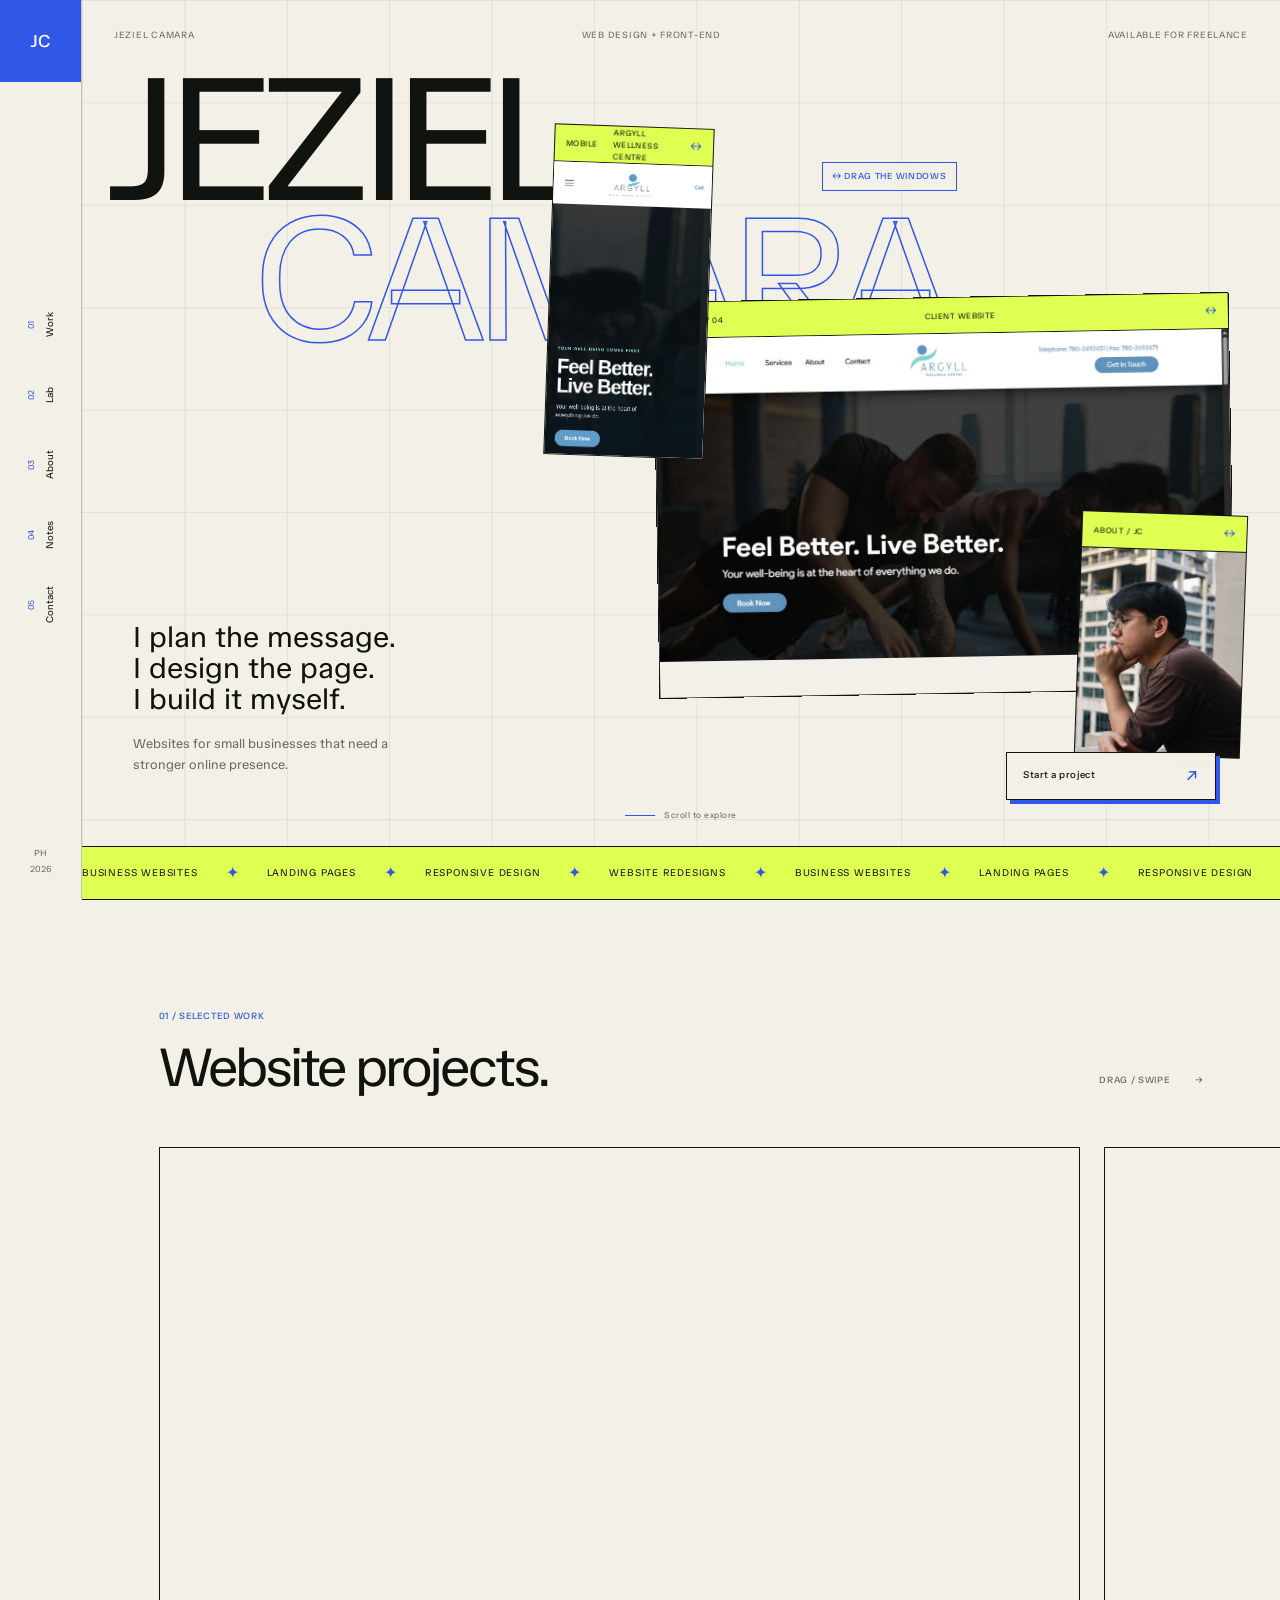
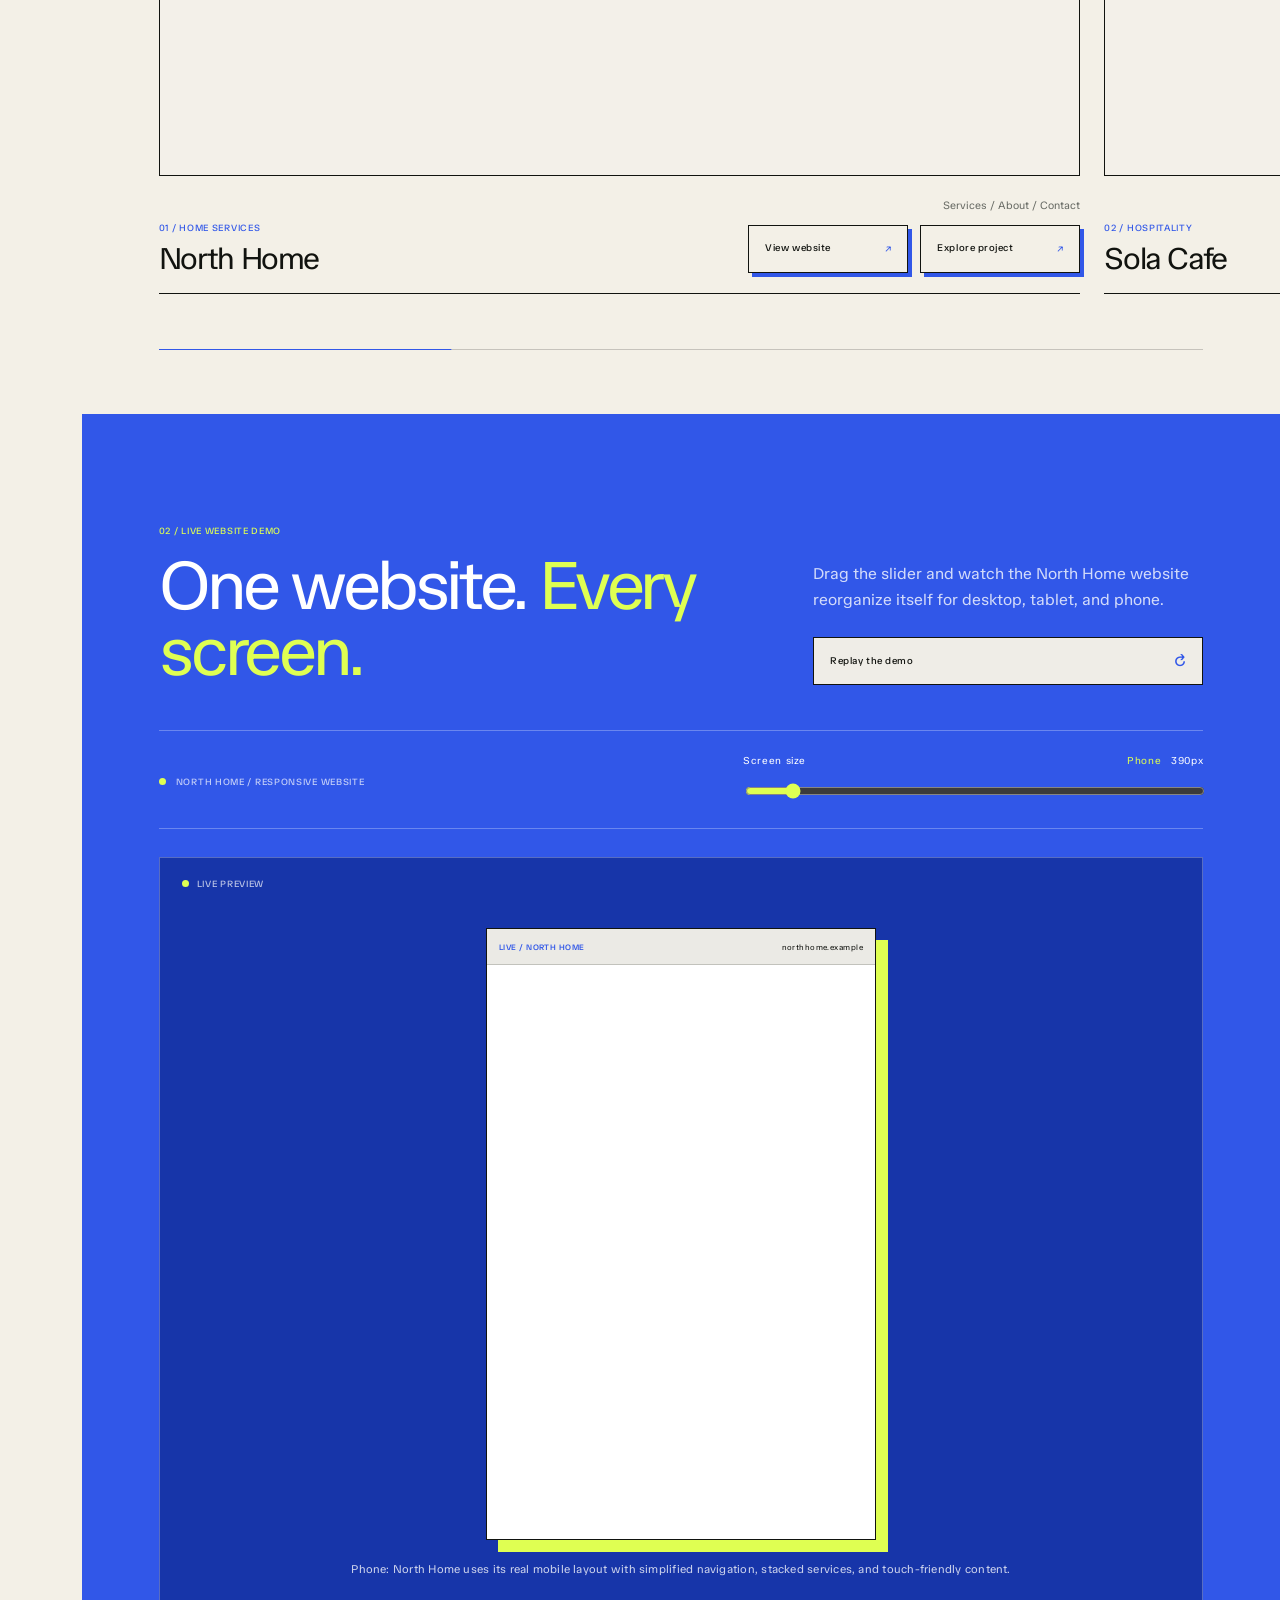
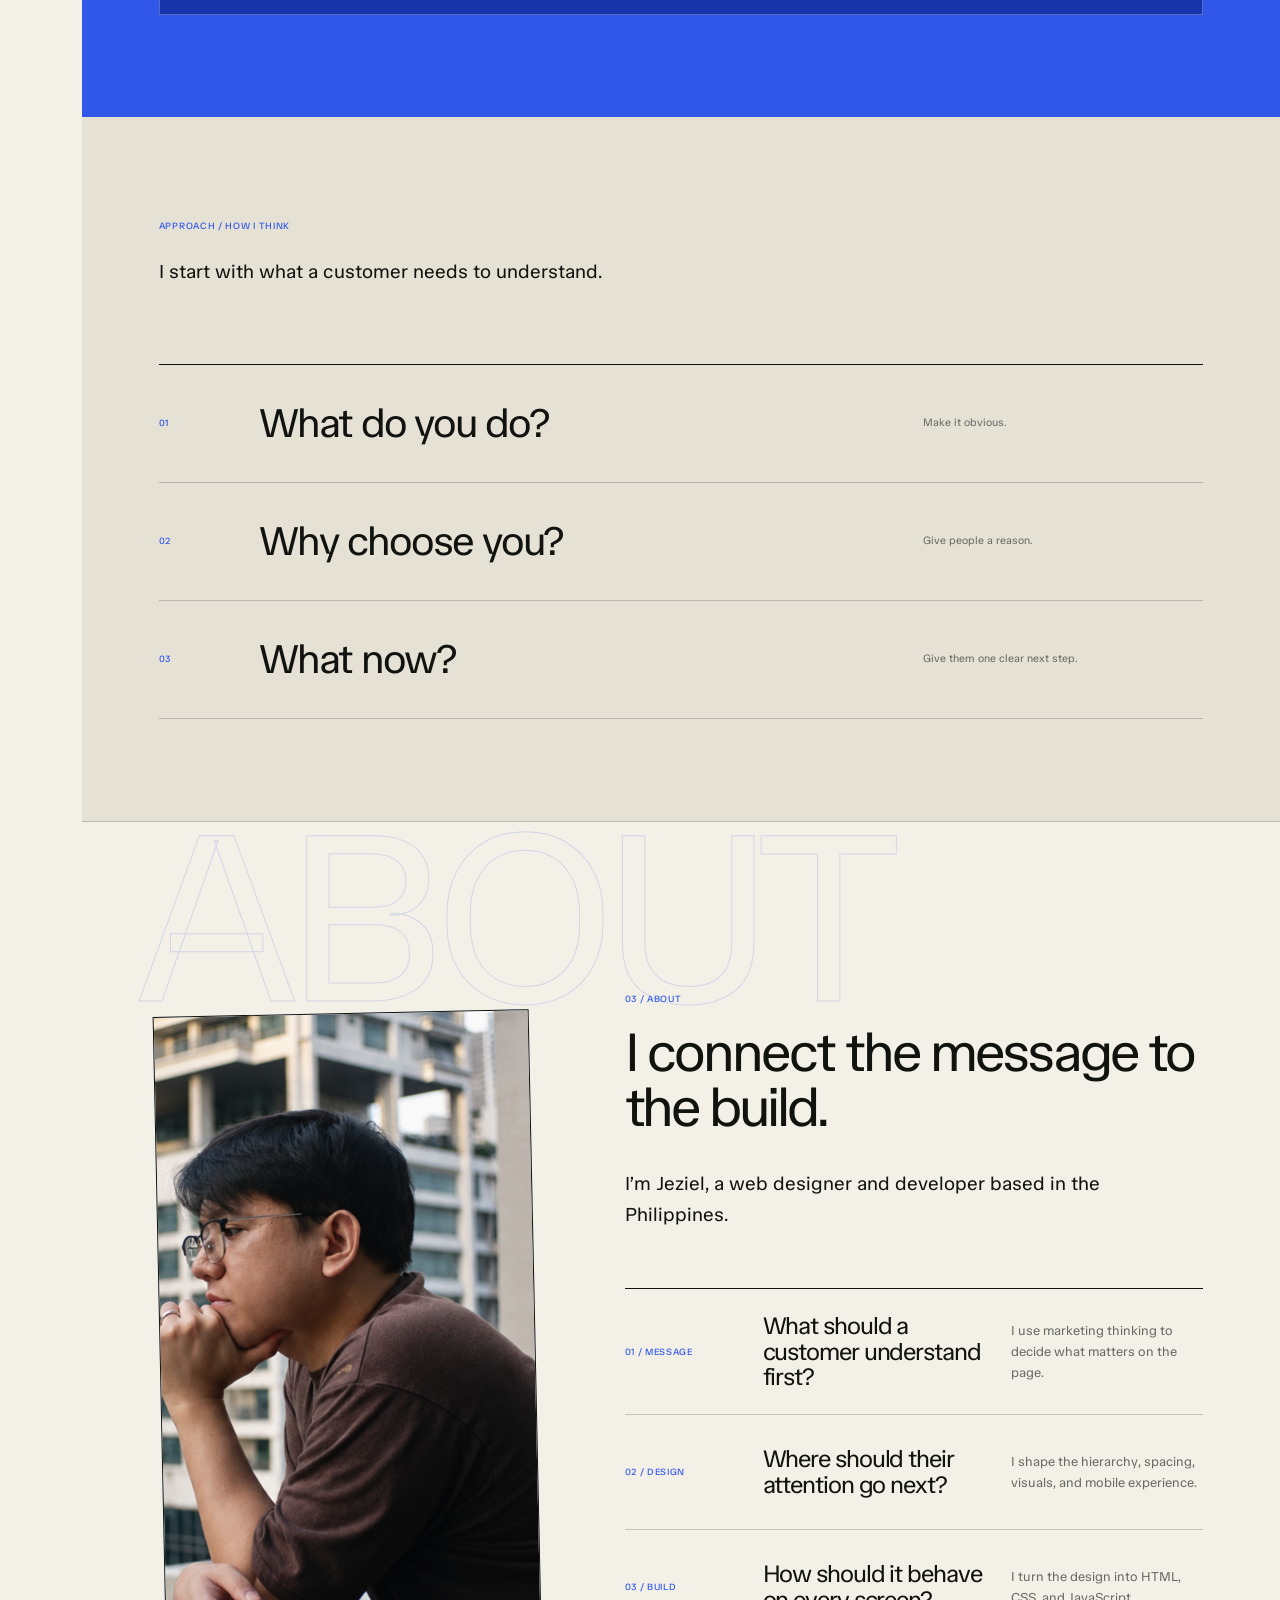
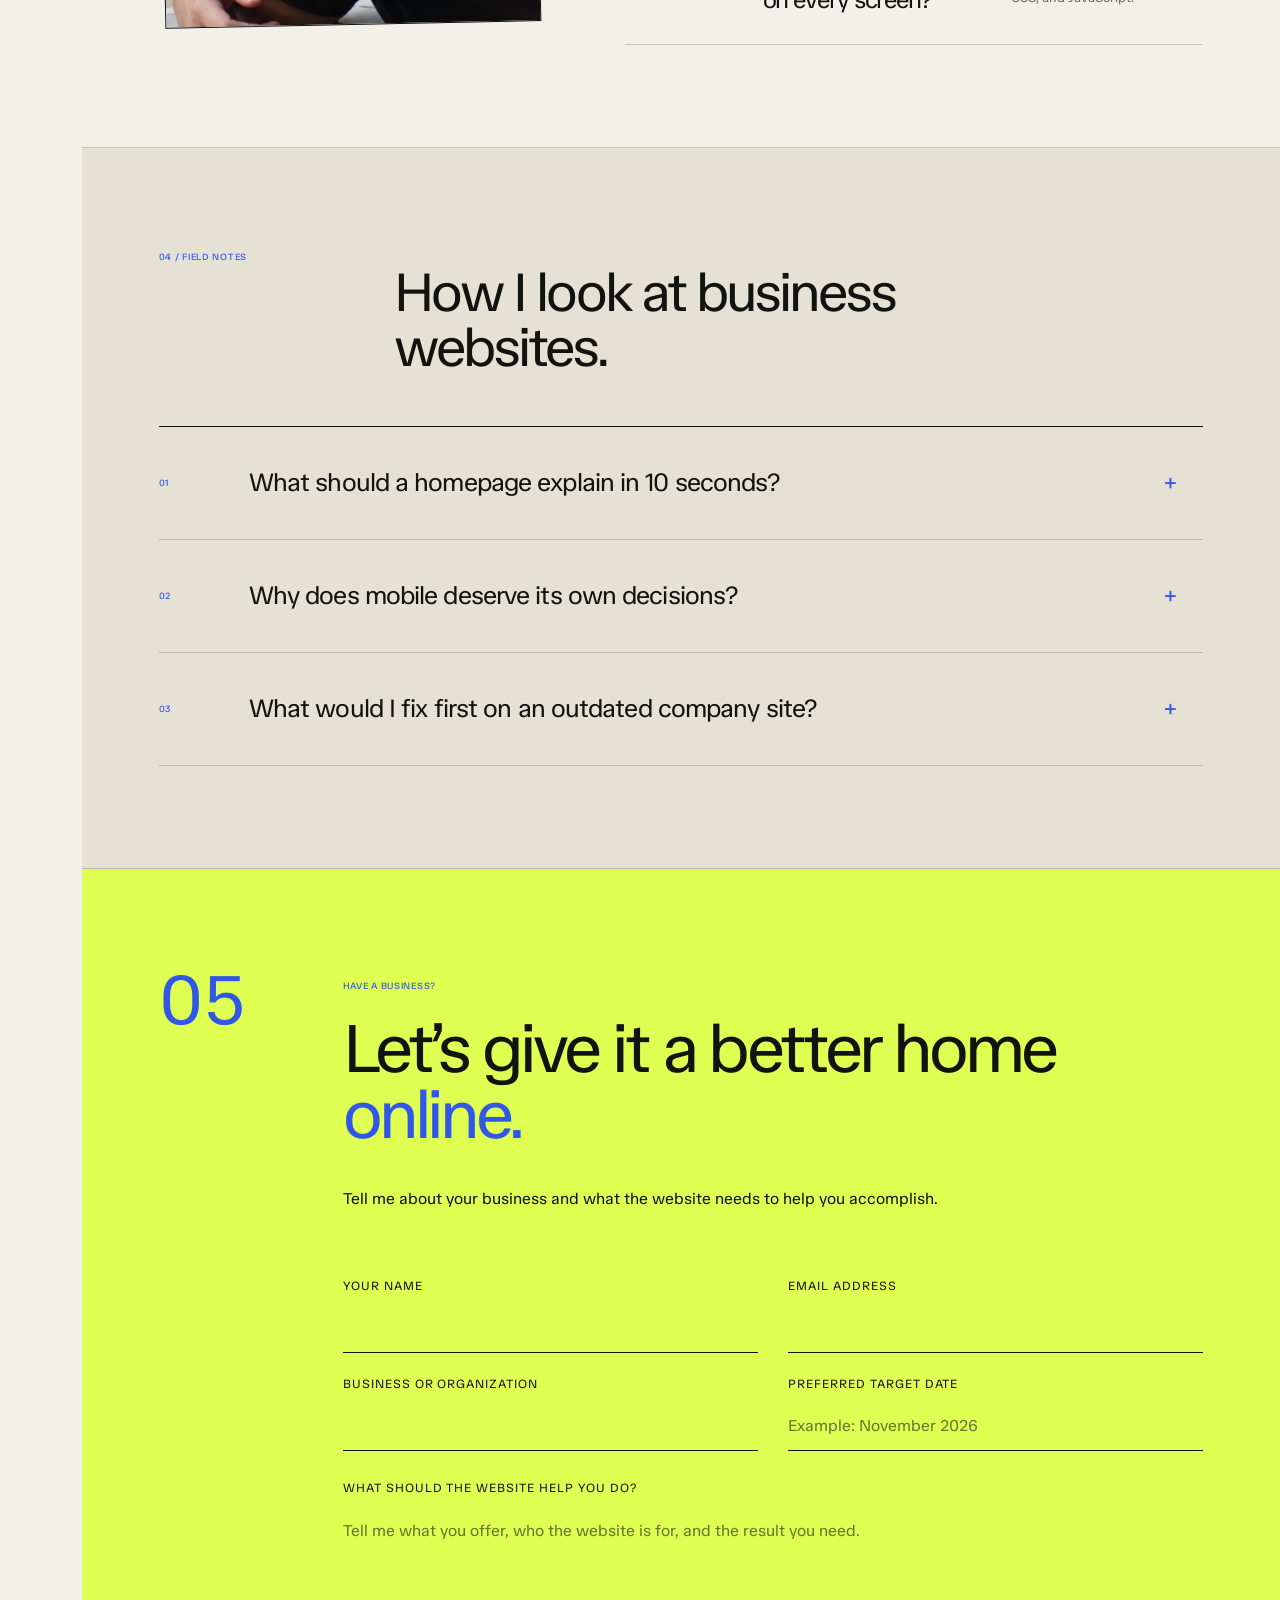
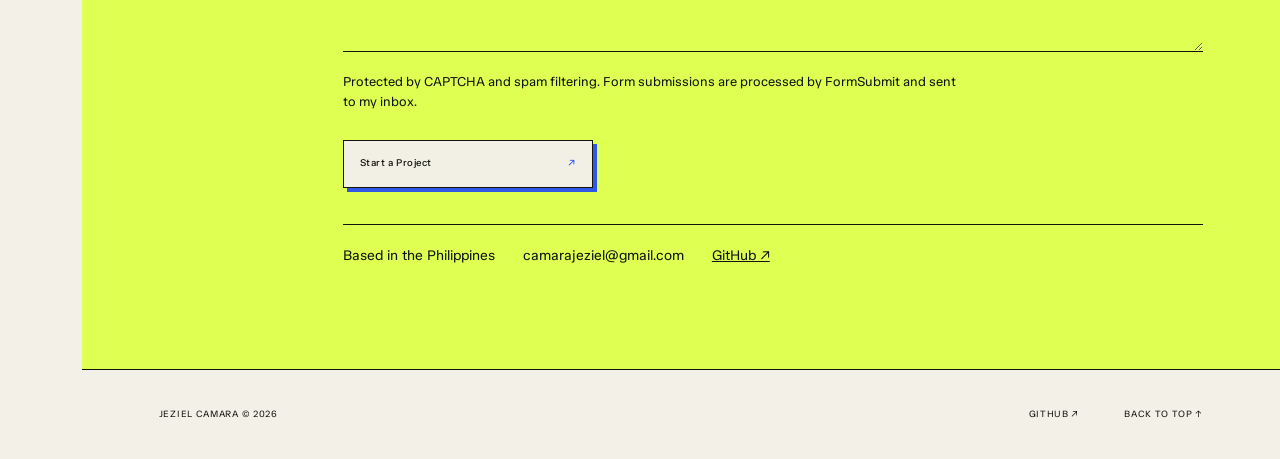
==== index.html @ 96fe6917 "Fix Argyll mobile hero preview" ====
<!DOCTYPE html>
<html lang="en">
<head>

  <meta charset="UTF-8">

  <meta
    name="viewport"
    content="width=device-width, initial-scale=1.0"
  >

  <title>Jeziel Camara | Web Designer &amp; Developer</title>

  <meta
    name="description"
    content="Jeziel Camara designs and builds clear, responsive websites for small and growing businesses."
  >

  <meta name="theme-color" content="#f3f0e7">
  <meta name="referrer" content="strict-origin-when-cross-origin">
  <meta
    http-equiv="Content-Security-Policy"
    content="base-uri 'self'; object-src 'none'; form-action https://formsubmit.co"
  >

  <link rel="canonical" href="https://jezielcamara.github.io/">
  <link rel="icon" href="favicon.svg" type="image/svg+xml">

  <meta property="og:type" content="website">
  <meta property="og:site_name" content="Jeziel Camara">
  <meta property="og:title" content="Jeziel Camara | Web Designer &amp; Developer">
  <meta property="og:description" content="Clear, responsive websites for small and growing businesses.">
  <meta property="og:url" content="https://jezielcamara.github.io/">

  <meta name="twitter:card" content="summary">
  <meta name="twitter:title" content="Jeziel Camara | Web Designer &amp; Developer">
  <meta name="twitter:description" content="Clear, responsive websites for small and growing businesses.">


  <!-- =====================================================
       FONT
  ====================================================== -->

  <link
    rel="preconnect"
    href="https://fonts.googleapis.com"
  >

  <link
    rel="preconnect"
    href="https://fonts.gstatic.com"
    crossorigin
  >

  <link
    href="https://fonts.googleapis.com/css2?family=TASA+Orbiter:wght@400;500;600&display=swap"
    rel="stylesheet"
  >


  <!-- =====================================================
       VISUAL SYSTEM
  ====================================================== -->

  <link
    rel="stylesheet"
    href="css/style.css"
  >

  <link
    rel="stylesheet"
    href="css/enhancements.css?v=20260814-1"
  >

  <link
    rel="stylesheet"
    href="css/north-home.css"
  >

  <link
    rel="stylesheet"
    href="css/north-lab.css"
  >

  <link
    rel="stylesheet"
    href="css/north-home-ph.css"
  >

  <link
    rel="stylesheet"
    href="css/sola.css?v=20260814-2"
  >

  <link
    rel="stylesheet"
    href="css/sola-case-study.css?v=20260814-2"
  >

  <link
    rel="stylesheet"
    href="css/project-surfaces.css"
  >

  <link
    rel="stylesheet"
    href="css/ui-system.css?v=20260814-3"
  >

  <link
    rel="stylesheet"
    href="css/portfolio-clarity.css?v=20260816-3"
  >

</head>


<body>


  <!-- =====================================================
       SCROLL PROGRESS
  ====================================================== -->

  <div
    class="scroll-progress"
    aria-hidden="true"
  ></div>


  <a
    class="skip-link"
    href="#main"
  >
    Skip to content
  </a>


  <!-- =====================================================
       SIDE RAIL
  ====================================================== -->

  <header class="side-rail">


    <a
      class="rail-logo"
      href="#home"
      aria-label="Jeziel Camara home"
    >
      JC
    </a>


    <nav
      class="rail-nav"
      aria-label="Main navigation"
    >

      <a href="#work">

        <span>
          01
        </span>

        Work

      </a>


      <a href="#lab">

        <span>
          02
        </span>

        Lab

      </a>


      <a href="#about">

        <span>
          03
        </span>

        About

      </a>


      <a href="#notes">

        <span>
          04
        </span>

        Notes

      </a>


      <a href="#contact">

        <span>
          05
        </span>

        Contact

      </a>

    </nav>


    <div class="rail-bottom">

      PH

      <span>
        2026
      </span>

    </div>


  </header>


  <main id="main">


    <!-- ===================================================
         HERO
    ==================================================== -->

    <section
      class="hero-stage"
      id="home"
    >


      <div
        class="hero-grid"
        aria-hidden="true"
      ></div>


      <div class="hero-meta">

        <span>
          JEZIEL CAMARA
        </span>

        <span>
          WEB DESIGN + FRONT-END
        </span>

        <span>
          AVAILABLE FOR FREELANCE
        </span>

      </div>


      <h1
        class="hero-name"
        aria-label="Jeziel Camara"
      >

        <span
          class="hero-word hero-word-one"
        >
          JEZIEL
        </span>


        <span
          class="hero-word hero-word-two"
        >
          CAMARA
        </span>

      </h1>


      <div class="hero-message">

        <p class="hero-manifesto">
          I plan the message.<br>
          I design the page.<br>
          I build it myself.
        </p>


        <p class="hero-description">
          Websites for small businesses
          that need a stronger online presence.
        </p>

      </div>


      <!-- ===============================================
           FEATURED PROJECT / DESKTOP
      ================================================ -->

      <div
        class="floating-window window-main"
        data-depth="1"
        data-featured-window="desktop"
      >


        <div class="window-bar">

          <span
            data-featured-index
          >
            PROJECT
          </span>

          <span
            data-featured-type
          >
            WEBSITE
          </span>

        </div>


        <div
          class="window-placeholder"
          data-featured-project-host="desktop"
        >

          <span>
            REFACTOR<br>
            DESKTOP PREVIEW
          </span>

          <small>
            PROJECT FRAME
          </small>

        </div>


      </div>


      <!-- ===============================================
           FEATURED PROJECT / MOBILE
      ================================================ -->

      <div
        class="floating-window window-small"
        data-depth="1.7"
        data-featured-window="mobile"
      >


        <div class="window-bar">

          <span>
            MOBILE
          </span>

          <span
            data-featured-mobile-name
          >
            PROJECT
          </span>

        </div>


        <div
          class="window-placeholder"
          data-featured-project-host="mobile"
        >

          <span>
            MOBILE PROJECT
          </span>

          <small>
            RESPONSIVE VIEW
          </small>

        </div>


      </div>


      <!-- ===============================================
           PORTRAIT
      ================================================ -->

      <div
        class="floating-window window-portrait"
        data-depth="2.2"
      >


        <div class="window-bar">

          <span>
            ABOUT / JC
          </span>

        </div>


        <img
          class="window-placeholder portrait-image"
          src="images/jeziel-portrait.png"
          alt="Jeziel Camara overlooking the city"
          width="772"
          height="772"
          decoding="async"
        >


      </div>


      <a
        class="hero-contact portfolio-button"
        href="#contact"
      >

        Start a project

        <span aria-hidden="true">
          ↗
        </span>

      </a>


      <div
        class="scroll-cue"
        aria-hidden="true"
      >

        <span></span>

        Scroll to explore

      </div>


      <div
        class="hero-ticker"
        aria-hidden="true"
      >


        <div class="ticker-track">

          <span>
            BUSINESS WEBSITES
          </span>

          <i>
            ✦
          </i>

          <span>
            LANDING PAGES
          </span>

          <i>
            ✦
          </i>

          <span>
            RESPONSIVE DESIGN
          </span>

          <i>
            ✦
          </i>

          <span>
            WEBSITE REDESIGNS
          </span>

          <i>
            ✦
          </i>

          <span>
            BUSINESS WEBSITES
          </span>

          <i>
            ✦
          </i>

          <span>
            LANDING PAGES
          </span>

          <i>
            ✦
          </i>

          <span>
            RESPONSIVE DESIGN
          </span>

          <i>
            ✦
          </i>

        </div>


      </div>


    </section>


    <!-- ===================================================
         SELECTED WORK
    ==================================================== -->

    <section
      class="work-section reveal"
      id="work"
    >


      <div class="work-heading">


        <div>

          <span class="section-marker">
            01 / SELECTED WORK
          </span>

          <h2>
            Website projects.
          </h2>

        </div>


        <div class="reel-instructions">

          <span>
            DRAG / SWIPE
          </span>

          <span aria-hidden="true">
            →
          </span>

        </div>


      </div>


      <div
        class="project-reel"
        data-project-reel
      >

        <div
          class="reel-track"
          id="project-reel-track"
          data-project-reel-track
        ></div>

      </div>


      <div
        class="reel-progress"
        aria-hidden="true"
      >

        <div
          class="reel-progress-fill"
          data-reel-progress
        ></div>

      </div>


    </section>


    <!-- ===================================================
         RESPONSIVE LAB
    ==================================================== -->

    <section
      class="lab-section lab-top reveal"
      id="lab"
    >


      <div class="lab-heading">


        <div>

          <span class="section-marker">
            02 / LIVE WEBSITE DEMO
          </span>


          <h2>
            One website.

            <em>
              Every screen.
            </em>
          </h2>

        </div>


        <div class="lab-heading-copy">


          <p
            data-lab-intro
          >
            Drag the slider and watch
            the featured website reorganize itself
            for desktop, tablet, and phone.
          </p>


          <button
            class="lab-replay portfolio-button"
            id="replay-lab"
            type="button"
          >

            Replay the demo

            <span aria-hidden="true">
              ↻
            </span>

          </button>


        </div>


      </div>


      <div class="lab-toolbar">


        <div
          class="lab-portfolio-label"
          data-lab-project-label
        >
          RESPONSIVE WEBSITE
        </div>


        <div class="lab-control">


          <div class="lab-control-top">


            <label for="viewport-range">
              Screen size
            </label>


            <output
              id="viewport-output"
              for="viewport-range"
            >

              <span id="viewport-mode">
                Desktop
              </span>

              <strong>
                1000px
              </strong>

            </output>


          </div>


          <input
            id="viewport-range"
            type="range"
            min="320"
            max="1100"
            value="1000"
            step="10"
          >


        </div>


      </div>


      <div class="lab-canvas">


        <div class="lab-canvas-label">

          <span
            class="live-dot"
            aria-hidden="true"
          ></span>

          LIVE PREVIEW

        </div>


        <div
          class="responsive-preview"
          id="responsive-preview"
          data-lab-preview
        >


          <div class="preview-browser-bar">

            <span
              class="preview-logo"
              data-lab-preview-logo
            >
              LIVE / PROJECT
            </span>

            <span id="demo-url">
              project.example
            </span>

          </div>


          <div
            class="demo-site"
            id="demo-site"
            data-lab-project-host
          ></div>


        </div>


        <p
          class="lab-explainer"
          id="lab-explainer"
          aria-live="polite"
        >
          Desktop preview.
        </p>


      </div>


    </section>


    <!-- ===================================================
         HOW I THINK
    ==================================================== -->

    <section
      class="thinking reveal"
      id="thinking"
    >


      <div class="section-marker">
        APPROACH / HOW I THINK
      </div>


      <div class="thinking-intro">

        <p>
          I start with what a customer
          needs to understand.
        </p>

      </div>


      <div class="thinking-lines">


        <article>

          <span>
            01
          </span>

          <h2>
            What do you do?
          </h2>

          <p>
            Make it obvious.
          </p>

        </article>


        <article>

          <span>
            02
          </span>

          <h2>
            Why choose you?
          </h2>

          <p>
            Give people a reason.
          </p>

        </article>


        <article>

          <span>
            03
          </span>

          <h2>
            What now?
          </h2>

          <p>
            Give them one clear next step.
          </p>

        </article>


      </div>


    </section>


    <!-- ===================================================
         ABOUT
    ==================================================== -->

    <section
      class="about-section reveal"
      id="about"
    >


      <div
        class="about-word"
        aria-hidden="true"
      >
        ABOUT
      </div>


      <div
        class="about-photo"
      >

        <img
          class="about-photo-image"
          src="images/jeziel-portrait.png"
          alt="Jeziel Camara overlooking the city"
          width="772"
          height="772"
          loading="lazy"
          decoding="async"
        >

      </div>


      <div class="about-copy">


        <span class="section-marker">
          03 / ABOUT
        </span>


        <h2>
          I connect the message
          to the build.
        </h2>


        <p class="about-lead">
          I’m Jeziel, a web designer
          and developer based in the Philippines.
        </p>


        <div class="story-flow">


          <article class="story-step">

            <span>
              01 / MESSAGE
            </span>

            <h3>
              What should a customer
              understand first?
            </h3>

            <p>
              I use marketing thinking
              to decide what matters
              on the page.
            </p>

          </article>


          <article class="story-step">

            <span>
              02 / DESIGN
            </span>

            <h3>
              Where should their
              attention go next?
            </h3>

            <p>
              I shape the hierarchy,
              spacing, visuals,
              and mobile experience.
            </p>

          </article>


          <article class="story-step">

            <span>
              03 / BUILD
            </span>

            <h3>
              How should it behave
              on every screen?
            </h3>

            <p>
              I turn the design into
              HTML, CSS, and JavaScript.
            </p>

          </article>


        </div>


      </div>


    </section>


    <!-- ===================================================
         NOTES
    ==================================================== -->

    <section
      class="notes-section reveal"
      id="notes"
    >


      <div class="notes-heading">

        <span class="section-marker">
          04 / FIELD NOTES
        </span>

        <h2>
          How I look at
          business websites.
        </h2>

      </div>


      <div class="notes-list">


        <details class="note-item">

          <summary>

            <span>
              01
            </span>

            <strong>
              What should a homepage
              explain in 10 seconds?
            </strong>

            <i aria-hidden="true">
              +
            </i>

          </summary>


          <div class="note-body">

            <p>
              What the business does,
              who it helps, and the next
              action a visitor should take.
              Everything else supports
              those three things.
            </p>

          </div>

        </details>


        <details class="note-item">

          <summary>

            <span>
              02
            </span>

            <strong>
              Why does mobile deserve
              its own decisions?
            </strong>

            <i aria-hidden="true">
              +
            </i>

          </summary>


          <div class="note-body">

            <p>
              A phone layout should not
              be a squeezed desktop page.
              Navigation, image order,
              spacing, and contact actions
              need to become simpler.
            </p>

          </div>

        </details>


        <details class="note-item">

          <summary>

            <span>
              03
            </span>

            <strong>
              What would I fix first
              on an outdated company site?
            </strong>

            <i aria-hidden="true">
              +
            </i>

          </summary>


          <div class="note-body">

            <p>
              I would simplify the first screen,
              clarify the services, remove
              dead ends, and make the contact
              path visible without hunting for it.
            </p>

          </div>

        </details>


      </div>


    </section>


    <!-- ===================================================
         CONTACT
    ==================================================== -->

    <section
      class="contact-section reveal"
      id="contact"
    >


      <div class="contact-index">
        05
      </div>


      <div class="contact-main">


        <span class="section-marker">
          HAVE A BUSINESS?
        </span>


        <h2>
          Let’s give it a better home

          <em>
            online.
          </em>
        </h2>


        <p>
          Tell me about your business and what the website
          needs to help you accomplish.
        </p>


        <form
          class="contact-form"
          id="contact-form"
          action="https://formsubmit.co/camarajeziel@gmail.com"
          method="post"
          enctype="multipart/form-data"
          accept-charset="UTF-8"
        >

          <input type="hidden" name="_subject" value="New portfolio website inquiry">
          <input type="hidden" name="_template" value="table">
          <input type="hidden" name="_next" value="https://jezielcamara.github.io/#contact">
          <input type="hidden" name="_url" value="https://jezielcamara.github.io/#contact">
          <input type="hidden" name="_blacklist" value="seo services, guest post, backlinks, crypto investment, casino promotion, increase traffic, rank your website, paid link placement, guaranteed ranking, bulk email">
          <input class="contact-honeypot" type="text" name="_honey" tabindex="-1" autocomplete="off" aria-hidden="true">

          <div class="contact-form-grid">

            <label>
              Your name
              <input type="text" name="name" autocomplete="name" minlength="2" maxlength="80" required>
            </label>

            <label>
              Email address
              <input type="email" name="email" autocomplete="email" maxlength="254" required>
            </label>

            <label>
              Business or organization
              <input type="text" name="business" autocomplete="organization" maxlength="120">
            </label>

            <label>
              Preferred target date
              <input type="text" name="targetDate" maxlength="80" placeholder="Example: November 2026">
            </label>

          </div>

          <label>
            What should the website help you do?
            <textarea name="project" rows="5" minlength="40" maxlength="3000" required spellcheck="true" placeholder="Tell me what you offer, who the website is for, and the result you need."></textarea>
          </label>

          <p class="contact-form-note">
            Protected by CAPTCHA and spam filtering. Form submissions are processed by FormSubmit and sent to my inbox.
          </p>

          <button class="portfolio-button contact-submit" type="submit">
            Start a Project
            <span aria-hidden="true">↗</span>
          </button>

        </form>


        <div class="contact-details" aria-label="Contact details">
          <span>Based in the Philippines</span>
          <span>camarajeziel@gmail.com</span>
          <a href="https://github.com/jezielcamara" target="_blank" rel="noopener noreferrer">GitHub ↗</a>
        </div>


      </div>


    </section>


  </main>


  <!-- =====================================================
       GENERIC CASE DIALOG
  ====================================================== -->

  <dialog
    class="case-dialog"
    id="case-dialog"
    aria-labelledby="case-title"
  >


    <div class="case-shell">


      <header class="case-topbar">


        <div>

          <span id="case-index">
            CASE STUDY
          </span>

          <span id="case-category">
            PROJECT
          </span>

        </div>


        <button
          class="case-close portfolio-button"
          id="case-close"
          type="button"
        >

          Close

          <span aria-hidden="true">
            ×
          </span>

        </button>


      </header>


      <div
        data-case-content
      >


        <section class="case-hero">


          <div
            class="case-hero-media"
            id="case-hero-media"
            data-case-preview-host
          ></div>


          <div class="case-hero-copy">


            <p
              class="case-kicker"
              id="case-type"
            >
              PROJECT
            </p>


            <h2 id="case-title">
              Project
            </h2>


            <p
              class="case-summary"
              id="case-summary"
            ></p>


            <dl class="case-facts">


              <div>

                <dt>
                  Goal
                </dt>

                <dd id="case-goal"></dd>

              </div>


              <div>

                <dt>
                  Pages
                </dt>

                <dd id="case-pages"></dd>

              </div>


              <div>

                <dt>
                  Built with
                </dt>

                <dd id="case-built-with">
                  HTML / CSS / JavaScript
                </dd>

              </div>


            </dl>


          </div>


        </section>


        <div
          data-project-case-body
        ></div>


      </div>


      <footer class="case-footer">


        <button
          class="case-next portfolio-button"
          id="case-next"
          type="button"
        >

          Next project

          <span aria-hidden="true">
            →
          </span>

        </button>


      </footer>


    </div>


  </dialog>


  <footer class="site-footer">

    <span>
      JEZIEL CAMARA &copy; 2026
    </span>

    <a
      href="https://github.com/jezielcamara"
      target="_blank"
      rel="noopener noreferrer"
    >
      GITHUB ↗
    </a>

    <a href="#home">
      BACK TO TOP ↑
    </a>

  </footer>


  <!-- MODULAR APPLICATION ENTRY POINT -->

  <script
    type="module"
    src="js/app.js?v=20260816-5"
  ></script>


</body>
</html>
---- css/style.css ----
:root {
  --cream: #f3f0e7;
  --cream-dark: #e5e1d5;

  --ink: #11130f;
  --muted: #686b65;

  --blue: #3157e8;
  --lime: #dfff52;
  --coral: #ff7568;

  --line: rgba(17, 19, 15, 0.2);

  --rail: 82px;

  --mouse-x: 0;
  --mouse-y: 0;
}


/* RESET */

* {
  box-sizing: border-box;
}


html {
  scroll-behavior: smooth;
}


body {
  margin: 0;

  color: var(--ink);
  background: var(--cream);

  font-family:
    "TASA Orbiter",
    Arial,
    sans-serif;

  font-weight: 400;
  line-height: 1.5;

  -webkit-font-smoothing: antialiased;
}


::selection {
  color: white;
  background: var(--blue);
}


a {
  color: inherit;
}


button,
input {
  font: inherit;
}


h1,
h2,
h3,
p {
  margin-top: 0;
}


h1,
h2,
h3 {
  font-weight: 400;
  letter-spacing: -0.045em;
}


main {
  margin-left: var(--rail);
}


.skip-link {
  position: fixed;

  top: 10px;
  left: 95px;

  z-index: 100;

  padding: 8px 12px;

  color: white;
  background: var(--blue);

  transform: translateY(-160%);

  text-decoration: none;
}


.skip-link:focus {
  transform: translateY(0);
}


/* SCROLL PROGRESS */

.scroll-progress {
  position: fixed;

  top: 0;
  left: 0;

  z-index: 200;

  width: var(--scroll-progress, 0%);
  height: 3px;

  background: var(--lime);

  pointer-events: none;
}


/* SIDE NAVIGATION */

.side-rail {
  position: fixed;

  inset:
    0
    auto
    0
    0;

  z-index: 50;

  width: var(--rail);

  display: flex;

  flex-direction: column;

  align-items: center;

  color: var(--ink);
  background: var(--cream);

  border-right: 1px solid var(--line);
}


.rail-logo {
  width: 100%;
  height: 82px;

  display: flex;

  align-items: center;
  justify-content: center;

  color: white;
  background: var(--blue);

  font-size: 1.1rem;
  font-weight: 500;

  text-decoration: none;
}


.rail-nav {
  margin: auto 0;

  display: flex;

  flex-direction: column;

  gap: 34px;
}


.rail-nav a {
  min-width: 44px;
  min-height: 44px;

  display: flex;

  flex-direction: column;

  align-items: center;
  justify-content: center;

  gap: 5px;

  color: var(--ink);

  font-size: 0.62rem;

  text-decoration: none;

  writing-mode: vertical-rl;

  transform: rotate(180deg);
}


.rail-nav a span {
  color: var(--blue);

  font-size: 0.54rem;
}


.rail-bottom {
  margin-bottom: 24px;

  display: flex;

  flex-direction: column;

  align-items: center;

  gap: 2px;

  color: var(--muted);

  font-size: 0.56rem;
}


/* HERO */

.hero-stage {
  position: relative;

  min-height: 100vh;

  overflow: hidden;

  background: var(--cream);
}


.hero-grid {
  position: absolute;

  inset: 0;

  background-image:
    linear-gradient(
      to right,
      rgba(17, 19, 15, 0.07) 1px,
      transparent 1px
    ),
    linear-gradient(
      to bottom,
      rgba(17, 19, 15, 0.07) 1px,
      transparent 1px
    );

  background-size:
    8vw
    8vw;

  pointer-events: none;
}


.hero-meta {
  position: absolute;

  top: 28px;
  left: 32px;
  right: 32px;

  z-index: 5;

  display: flex;

  justify-content: space-between;

  color: var(--muted);

  font-size: 0.58rem;

  letter-spacing: 0.08em;
}


.hero-name {
  position: absolute;

  margin: 0;

  inset:
    70px
    20px
    auto
    20px;

  z-index: 1;

  pointer-events: none;
}


.hero-word {
  display: block;

  width: fit-content;

  font-size:
    clamp(
      8rem,
      20vw,
      21rem
    );

  line-height: 0.7;

  letter-spacing: -0.075em;

  white-space: nowrap;

  transition:
    transform
    100ms
    linear;
}


.hero-word-one {
  color: var(--ink);

  transform:
    translateX(
      calc(
        var(--hero-scroll, 0px)
        * -0.12
      )
    );
}


.hero-word-two {
  margin-left: 18%;

  color: transparent;

  -webkit-text-stroke:
    1.5px
    var(--blue);

  transform:
    translateX(
      calc(
        var(--hero-scroll, 0px)
        * 0.09
      )
    );
}


.hero-message {
  position: absolute;

  left: 4vw;
  bottom: 125px;

  z-index: 10;

  width: 290px;
}


.hero-manifesto {
  margin-bottom: 18px;

  font-size:
    clamp(
      1.45rem,
      2.3vw,
      2.2rem
    );

  line-height: 1.05;
}


.hero-description {
  max-width: 260px;

  margin-bottom: 0;

  color: var(--muted);

  font-size: 0.82rem;
}


/* FLOATING WINDOWS */

.floating-window {
  position: absolute;

  z-index: 8;

  border: 1px solid var(--ink);

  background: var(--cream);

  will-change: transform;

  opacity: 0;

  transform:
    translate3d(
      var(--parallax-x, 0),
      calc(
        var(--parallax-y, 0)
        + 70px
      ),
      0
    )
    rotate(
      var(--rotate)
    );

  transition:
    opacity 700ms ease,
    transform 900ms cubic-bezier(.16,.8,.24,1);
}


body.ready .floating-window {
  opacity: 1;

  transform:
    translate3d(
      var(--parallax-x, 0),
      var(--parallax-y, 0),
      0
    )
    rotate(
      var(--rotate)
    );
}


.window-main {
  --rotate: -2deg;

  top: 28%;
  right: 8%;

  width: min(54vw, 760px);

  transition-delay: 180ms;
}


.window-small {
  --rotate: 4deg;

  top: 17%;
  left: 35%;

  width: min(25vw, 320px);

  transition-delay: 340ms;
}


.window-portrait {
  --rotate: 3deg;

  right: 4%;
  bottom: 12%;

  width: min(17vw, 230px);

  transition-delay: 480ms;
}


.window-bar {
  min-height: 32px;

  display: flex;

  align-items: center;
  justify-content: space-between;

  gap: 15px;

  padding: 0 11px;

  color: var(--ink);
  background: var(--lime);

  border-bottom: 1px solid var(--ink);

  font-size: 0.5rem;

  letter-spacing: 0.07em;
}


.window-placeholder {
  position: relative;

  aspect-ratio: 16 / 10;

  overflow: hidden;

  display: flex;

  flex-direction: column;

  align-items: center;
  justify-content: center;

  gap: 6px;

  color: var(--muted);
  background: #d7d8d2;
}


.window-placeholder::before,
.window-placeholder::after,
.placeholder-cross::before,
.placeholder-cross::after {
  content: "";

  position: absolute;

  top: 50%;
  left: 50%;

  width: 145%;
  height: 1px;

  background: rgba(17,19,15,0.2);
}


.window-placeholder::before,
.placeholder-cross::before {
  transform:
    translate(-50%, -50%)
    rotate(33deg);
}


.window-placeholder::after,
.placeholder-cross::after {
  transform:
    translate(-50%, -50%)
    rotate(-33deg);
}


.window-placeholder span,
.window-placeholder small {
  position: relative;

  z-index: 2;

  padding: 3px 6px;

  background: #d7d8d2;

  text-align: center;
}


.window-placeholder span {
  font-size: 0.72rem;
}


.window-placeholder small {
  font-size: 0.5rem;
}


.portrait-image {
  aspect-ratio: 4 / 5;

  background: #cbd0de;
}


.portrait-image span,
.portrait-image small {
  background: #cbd0de;
}


/* NORTH HOME HERO THUMBNAIL / CLEAN WINDOW */

.window-main
.window-placeholder.has-north-preview {
  display: block !important;

  padding: 0 !important;
  min-height: 0 !important;

  background: #fbfaf7 !important;
}


.window-main
.window-placeholder.has-north-preview::before,
.window-main
.window-placeholder.has-north-preview::after {
  display: none !important;
}


.window-main
.window-placeholder.has-north-preview
> .nh-thumb {
  width: 100% !important;
  height: 100% !important;

  min-height: 0 !important;

  margin: 0 !important;

  overflow: hidden;

  border-radius: 0 !important;
  box-shadow: none !important;
}


.window-main
.nh-thumb-nav {
  flex:
    0
    0
    36px;

  min-height: 36px !important;

  padding:
    0
    12px;
}


.window-main
.nh-thumb-hero {
  flex:
    1
    1
    auto;

  width: 100%;

  min-height: 0 !important;
  height: auto !important;

  margin: 0 !important;

  border-radius: 0 !important;
}


.window-main
.nh-thumb-copy {
  left: 18px;
  bottom: 18px;
}


.window-main
.nh-thumb-stat {
  top: 12px;
  right: 12px;
}


/* HERO CONTACT */

.hero-contact {
  position: absolute;

  right: 5vw;
  bottom: 100px;

  z-index: 15;

  min-width: 180px;

  display: flex;

  align-items: center;
  justify-content: space-between;

  padding: 14px 0;

  border-top: 1px solid var(--ink);
  border-bottom: 1px solid var(--ink);

  font-size: 0.68rem;

  text-decoration: none;
}


.hero-contact span {
  color: var(--blue);

  font-size: 1rem;
}


.hero-contact:hover {
  color: var(--blue);
}


.scroll-cue {
  position: absolute;

  left: 50%;
  bottom: 78px;

  z-index: 10;

  display: flex;

  align-items: center;

  gap: 9px;

  color: var(--muted);

  font-size: 0.54rem;

  transform: translateX(-50%);

  letter-spacing: 0.06em;
}


.scroll-cue span {
  width: 30px;
  height: 1px;

  background: var(--blue);

  animation:
    cue
    1.7s
    ease-in-out
    infinite;
}


@keyframes cue {

  50% {
    width: 50px;
  }

}


/* TICKER */

.hero-ticker {
  position: absolute;

  right: 0;
  bottom: 0;
  left: 0;

  z-index: 20;

  overflow: hidden;

  color: var(--ink);
  background: var(--lime);

  border-top: 1px solid var(--ink);
  border-bottom: 1px solid var(--ink);
}


.ticker-track {
  width: max-content;

  min-height: 52px;

  display: flex;

  align-items: center;

  gap: 28px;

  animation:
    ticker
    24s
    linear
    infinite;
}


.ticker-track span {
  font-size: 0.62rem;

  letter-spacing: 0.08em;
}


.ticker-track i {
  color: var(--blue);

  font-style: normal;
}


@keyframes ticker {

  to {
    transform: translateX(-40%);
  }

}


/* REVEALS */

.reveal {
  opacity: 0;

  transform: translateY(55px);

  transition:
    opacity
    800ms
    ease,
    transform
    900ms
    cubic-bezier(.16,.8,.24,1);
}


.reveal.in-view {
  opacity: 1;

  transform: translateY(0);
}


.section-marker {
  color: var(--blue);

  font-size: 0.59rem;

  letter-spacing: 0.08em;
}


/* THINKING */

.thinking {
  padding:
    110px
    6vw;

  background: var(--cream-dark);

  border-bottom: 1px solid var(--line);
}


.thinking-intro {
  margin:
    28px
    0
    75px;

  max-width: 560px;
}


.thinking-intro p {
  margin: 0;

  font-size: 1.2rem;
}


.thinking-lines {
  border-top: 1px solid var(--ink);
}


.thinking-lines article {
  min-height: 140px;

  display: grid;

  grid-template-columns:
    70px
    minmax(300px, 1fr)
    280px;

  gap: 30px;

  align-items: center;

  border-bottom: 1px solid var(--line);
}


.thinking-lines article > span {
  color: var(--blue);

  font-size: 0.65rem;
}


.thinking-lines h2 {
  margin: 0;

  font-size:
    clamp(
      2.5rem,
      5.5vw,
      5.5rem
    );

  line-height: 0.9;
}


.thinking-lines p {
  margin: 0;

  color: var(--muted);

  font-size: 0.8rem;
}


/* PROJECT REEL */

.work-section {
  padding:
    110px
    0
    80px;

  overflow: hidden;

  background: var(--cream);
}


.work-heading {
  margin:
    0
    6vw
    50px;

  display: flex;

  align-items: end;
  justify-content: space-between;

  gap: 40px;
}


.work-heading h2 {
  margin:
    15px
    0
    0;

  font-size:
    clamp(
      3.7rem,
      7vw,
      7rem
    );

  line-height: 0.9;
}


.reel-instructions {
  display: flex;

  gap: 25px;

  padding-bottom: 10px;

  color: var(--muted);

  font-size: 0.58rem;

  letter-spacing: 0.07em;
}


.project-reel {
  overflow-x: auto;

  cursor: grab;

  scrollbar-width: none;

  scroll-snap-type:
    x
    mandatory;
}


.project-reel::-webkit-scrollbar {
  display: none;
}


.project-reel.dragging {
  cursor: grabbing;

  scroll-snap-type: none;

  user-select: none;
}


.reel-track {
  width: max-content;

  display: flex;

  gap: 24px;

  padding:
    0
    6vw
    30px;
}


/* ALL SELECTED WORK PROJECTS USE THE SAME FRAME SIZE */

.project-slide,
.project-slide-alt,
.project-slide-third {
  width:
    min(
      72vw,
      980px
    );

  flex:
    0
    0
    auto;

  scroll-snap-align:
    start;
}


.project-image {
  position: relative;

  min-height: 58vh;

  overflow: hidden;

  display: flex;

  align-items: center;
  justify-content: center;

  color: var(--muted);
  background: #d5d6d0;

  border: 1px solid var(--line);

  font-size: 0.62rem;

  letter-spacing: 0.08em;

  transition:
    background
    250ms
    ease;
}


.project-slide:nth-child(2)
.project-image {
  background: #d6dcee;
}


.project-slide:nth-child(3)
.project-image {
  background: #e3d8c9;
}


.project-slide:hover
.project-image {
  background: var(--lime);
}


.placeholder-cross {
  position: absolute;

  inset: 0;

  overflow: hidden;
}


.project-caption {
  min-height: 120px;

  display: flex;

  align-items: end;
  justify-content: space-between;

  gap: 40px;

  padding: 22px 0;

  border-bottom: 1px solid var(--ink);
}


.project-caption span {
  color: var(--blue);

  font-size: 0.55rem;

  letter-spacing: 0.06em;
}


.project-caption h3 {
  margin:
    6px
    0
    0;

  font-size: 2rem;
}


.project-caption > p {
  margin: 0;

  color: var(--muted);

  font-size: 0.64rem;
}


.reel-progress {
  width: calc(100% - 12vw);
  height: 1px;

  margin:
    25px
    auto
    0;

  overflow: hidden;

  background: var(--line);
}


.reel-progress-fill {
  width: 30%;
  height: 100%;

  background: var(--blue);

  transform-origin: left;
}


/* RESPONSIVE LAB */

.lab-section {
  padding:
    120px
    6vw;

  background: var(--blue);

  color: white;
}


.lab-heading {
  display: grid;

  grid-template-columns:
    1fr
    minmax(300px, 420px);

  gap: 70px;

  align-items: end;
}


.lab-section
.section-marker {
  color: var(--lime);
}


.lab-heading h2 {
  margin:
    12px
    0
    0;

  font-size:
    clamp(
      4rem,
      8vw,
      8rem
    );

  line-height: 0.85;
}


.lab-description {
  max-width: 560px;

  margin:
    35px
    0
    55px;

  color: rgba(255,255,255,0.75);
}


.lab-control-top {
  display: flex;

  justify-content: space-between;

  margin-bottom: 12px;

  font-size: 0.64rem;

  letter-spacing: 0.06em;
}


.lab-control input {
  width: 100%;

  accent-color: var(--lime);
}


.lab-canvas {
  min-height: 700px;

  display: flex;

  align-items: center;
  justify-content: center;

  padding: 50px 25px;

  overflow: hidden;

  background: #1735a9;

  border: 1px solid rgba(255,255,255,0.25);
}


.responsive-preview {
  width:
    min(
      100%,
      var(--preview-width, 1000px)
    );

  overflow: hidden;

  color: var(--ink);
  background: white;

  border: 1px solid var(--ink);

  container-type: inline-size;

  transition:
    width
    150ms
    ease;
}


.preview-browser-bar {
  min-height: 38px;

  display: flex;

  align-items: center;
  justify-content: space-between;

  padding: 0 12px;

  background: #ebeae5;

  border-bottom: 1px solid #c2c2bc;

  font-size: 0.5rem;
}


.preview-logo {
  color: var(--blue);

  font-weight: 600;
}


.demo-site {
  background: #faf8f2;
}


.demo-header {
  min-height: 72px;

  display: flex;

  align-items: center;
  justify-content: space-between;

  padding:
    0
    4cqw;

  border-bottom: 1px solid #ddd9d0;
}


.demo-header strong {
  font-size: 2.1cqw;

  letter-spacing: 0.08em;
}


.demo-header nav {
  display: flex;

  gap: 2.5cqw;

  color: #666;

  font-size: 1.05cqw;
}


.demo-hero {
  min-height: 420px;

  display: grid;

  grid-template-columns:
    1fr
    0.92fr;

  gap: 4cqw;

  padding: 5cqw 4cqw;
}


.demo-copy {
  display: flex;

  flex-direction: column;

  justify-content: center;
}


.demo-copy small {
  margin-bottom: 2cqw;

  color: #777;

  font-size: 0.8cqw;

  letter-spacing: 0.1em;
}


.demo-copy h3 {
  margin:
    0
    0
    2cqw;

  font-size: 5.8cqw;

  line-height: 0.88;
}


.demo-copy p {
  max-width: 440px;

  margin:
    0
    0
    2.5cqw;

  color: #676767;

  font-size: 1.4cqw;
}


.demo-copy a {
  width: fit-content;

  color: var(--blue);

  font-size: 1.2cqw;

  text-decoration: none;

  border-bottom: 1px solid var(--blue);
}


.demo-photo {
  min-height: 300px;

  display: flex;

  align-items: center;
  justify-content: center;

  color: #647064;
  background: #c8d5c6;

  font-size: 1cqw;

  letter-spacing: 0.08em;
}


.demo-bottom {
  min-height: 80px;

  display: grid;

  grid-template-columns:
    repeat(3, 1fr);

  border-top: 1px solid #ddd9d0;
}


.demo-bottom span {
  display: flex;

  align-items: center;

  padding:
    0
    4cqw;

  font-size: 1.1cqw;
}


.demo-bottom span + span {
  border-left: 1px solid #ddd9d0;
}


/* DEMO CONTAINER QUERIES */

@container (max-width: 700px) {

  .demo-header {
    min-height: 60px;
  }


  .demo-header strong {
    font-size: 3cqw;
  }


  .demo-header nav {
    font-size: 1.5cqw;
  }


  .demo-hero {
    grid-template-columns: 1fr;

    padding: 5cqw;
  }


  .demo-photo {
    min-height: 180px;

    order: -1;
  }


  .demo-copy h3 {
    font-size: 8cqw;
  }


  .demo-copy p {
    font-size: 2cqw;
  }


  .demo-copy a {
    font-size: 1.7cqw;
  }

}


@container (max-width: 480px) {

  .demo-header {
    padding:
      0
      6cqw;
  }


  .demo-header strong {
    font-size: 5cqw;
  }


  .demo-header nav {
    display: none;
  }


  .demo-hero {
    padding: 7cqw 6cqw;
  }


  .demo-copy small {
    font-size: 2.5cqw;
  }


  .demo-copy h3 {
    font-size: 11cqw;
  }


  .demo-copy p {
    font-size: 3.5cqw;
  }


  .demo-copy a {
    font-size: 3cqw;
  }


  .demo-bottom {
    grid-template-columns: 1fr;
  }


  .demo-bottom span {
    min-height: 45px;

    padding:
      0
      6cqw;

    font-size: 3cqw;
  }


  .demo-bottom span + span {
    border-top: 1px solid #ddd9d0;
    border-left: 0;
  }

}


/* PORTFOLIO RESPONSIVE LAB */

.lab-portfolio-label {
  display: flex;

  align-items: center;

  gap: 10px;

  min-height: 48px;

  color: rgba(255,255,255,0.72);

  font-size: 0.58rem;

  letter-spacing: 0.07em;
}


.lab-portfolio-label::before {
  content: "";

  width: 7px;
  height: 7px;

  flex: 0 0 auto;

  background: var(--lime);

  border-radius: 50%;
}


#responsive-preview {
  container:
    portfolioLab
    / inline-size;
}


.portfolio-demo {
  position: relative;

  min-height: 560px;

  overflow: hidden;

  color: var(--ink);
  background: var(--cream);

  background-image:
    linear-gradient(
      to right,
      rgba(17, 19, 15, 0.075) 1px,
      transparent 1px
    ),
    linear-gradient(
      to bottom,
      rgba(17, 19, 15, 0.075) 1px,
      transparent 1px
    );

  background-size:
    70px
    70px;
}


.portfolio-demo-top {
  min-height: 58px;

  display: flex;

  align-items: center;
  justify-content: space-between;

  gap: 20px;

  padding:
    0
    28px;

  border-bottom:
    1px
    solid
    rgba(17, 19, 15, 0.16);
}


.portfolio-demo-logo {
  padding:
    8px
    9px;

  color: white;
  background: var(--blue);

  font-size: 0.7rem;
  font-weight: 600;
}


.portfolio-demo-top
nav {
  display: flex;

  gap: 24px;

  color: var(--muted);

  font-size: 0.58rem;
}


.portfolio-demo-stage {
  position: relative;

  min-height: 500px;

  overflow: hidden;

  padding: 30px;
}


.portfolio-demo-meta {
  position: relative;

  z-index: 5;

  display: flex;

  justify-content: space-between;

  gap: 20px;

  color: var(--muted);

  font-size: 0.48rem;

  letter-spacing: 0.07em;
}


.portfolio-demo-name {
  position: absolute;

  top: 92px;
  left: 24px;

  z-index: 1;

  margin: 0;

  font-size:
    clamp(
      4.4rem,
      13cqw,
      9rem
    );

  line-height: 0.7;

  letter-spacing: -0.075em;

  pointer-events: none;
}


.portfolio-demo-name
span {
  display: block;
}


.portfolio-demo-name
span:last-child {
  margin-left: 12cqw;

  color: transparent;

  -webkit-text-stroke:
    1.2px
    var(--blue);
}


.portfolio-demo-message {
  position: absolute;

  left: 30px;
  bottom: 38px;

  z-index: 8;

  width:
    min(
      270px,
      34cqw
    );
}


.portfolio-demo-message
strong {
  display: block;

  margin-bottom: 12px;

  font-size:
    clamp(
      1rem,
      2.25cqw,
      1.7rem
    );

  font-weight: 400;

  line-height: 1.05;

  letter-spacing: -0.04em;
}


.portfolio-demo-message
p {
  margin: 0;

  color: var(--muted);

  font-size:
    clamp(
      0.55rem,
      0.9cqw,
      0.72rem
    );

  line-height: 1.5;
}


.portfolio-demo-project {
  position: absolute;

  top: 150px;
  right: 6%;

  z-index: 7;

  width:
    min(
      42cqw,
      430px
    );

  overflow: hidden;

  background: #fbfaf7;

  border: 1px solid var(--ink);

  transform: rotate(-1.5deg);
}


.portfolio-demo-project-bar {
  min-height: 28px;

  display: flex;

  align-items: center;
  justify-content: space-between;

  padding:
    0
    10px;

  background: var(--lime);

  border-bottom: 1px solid var(--ink);

  font-size: 0.42rem;

  letter-spacing: 0.06em;
}


.portfolio-demo-project-image {
  position: relative;

  aspect-ratio:
    16
    /
    10;

  overflow: hidden;

  background-image:
    linear-gradient(
      180deg,
      rgba(10, 18, 26, 0.05),
      rgba(10, 18, 26, 0.64)
    ),
    url(
      "https://images.pexels.com/photos/4626268/pexels-photo-4626268.jpeg?auto=compress&cs=tinysrgb&w=1200"
    );

  background-size: cover;
  background-position: center;
}


.portfolio-demo-project-image
span {
  position: absolute;

  left: 18px;
  bottom: 18px;

  color: white;

  font-family:
    Georgia,
    "Times New Roman",
    serif;

  font-size:
    clamp(
      1.1rem,
      3cqw,
      2.4rem
    );

  line-height: 0.9;

  letter-spacing: -0.04em;
}


.portfolio-demo-portrait {
  position: absolute;

  right: 3%;
  bottom: 28px;

  z-index: 9;

  width:
    min(
      14cqw,
      130px
    );

  aspect-ratio:
    4
    /
    5;

  background:
    linear-gradient(
      135deg,
      rgba(49, 87, 232, .14),
      rgba(223, 255, 82, .26)
    ),
    #d4d9e7;

  border: 1px solid var(--ink);

  transform: rotate(2deg);
}


.portfolio-demo-portrait::before {
  content: "ABOUT / JC";

  position: absolute;

  top: -25px;
  right: -1px;
  left: -1px;

  height: 24px;

  display: flex;

  align-items: center;

  padding:
    0
    8px;

  color: var(--ink);
  background: var(--lime);

  border: 1px solid var(--ink);

  font-size: 0.38rem;
}


/* PORTFOLIO LAB / TABLET */

@container portfolioLab
(max-width: 760px) {

  .portfolio-demo {
    min-height: 620px;
  }


  .portfolio-demo-top
  nav {
    display: none;
  }


  .portfolio-demo-stage {
    min-height: 560px;
  }


  .portfolio-demo-meta
  span:nth-child(2),
  .portfolio-demo-meta
  span:nth-child(3) {
    display: none;
  }


  .portfolio-demo-name {
    top: 80px;

    font-size:
      clamp(
        4rem,
        18cqw,
        7rem
      );
  }


  .portfolio-demo-name
  span:last-child {
    margin-left: 5cqw;
  }


  .portfolio-demo-project {
    top: 210px;
    right: 6%;

    width: 62cqw;
  }


  .portfolio-demo-message {
    bottom: 28px;

    width: 42cqw;
  }


  .portfolio-demo-portrait {
    width: 20cqw;
  }

}


/* PORTFOLIO LAB / PHONE */

@container portfolioLab
(max-width: 480px) {

  .portfolio-demo {
    min-height: 670px;
  }


  .portfolio-demo-top {
    min-height: 52px;

    padding:
      0
      16px;
  }


  .portfolio-demo-stage {
    min-height: 610px;

    padding: 18px;
  }


  .portfolio-demo-name {
    top: 72px;
    left: 14px;

    font-size: 22cqw;
  }


  .portfolio-demo-name
  span:last-child {
    margin-left: 0;
  }


  .portfolio-demo-project {
    top: 240px;
    right: 5%;

    width: 88cqw;
  }


  .portfolio-demo-message {
    left: 18px;
    bottom: 28px;

    width: 60cqw;
  }


  .portfolio-demo-message
  strong {
    font-size: 5cqw;
  }


  .portfolio-demo-portrait {
    right: 5%;
    bottom: 24px;

    width: 25cqw;
  }

}


/* ABOUT */

.about-section {
  position: relative;

  min-height: 850px;

  overflow: hidden;

  display: grid;

  grid-template-columns:
    minmax(300px, 0.65fr)
    minmax(0, 1fr);

  gap: 7vw;

  align-items: center;

  padding:
    120px
    7vw;

  background: var(--cream);

  border-bottom: 1px solid var(--line);
}


.about-word {
  position: absolute;

  top: 30px;
  left: 4vw;

  color: transparent;

  font-size:
    clamp(
      9rem,
      24vw,
      24rem
    );

  line-height: 0.75;

  letter-spacing: -0.06em;

  -webkit-text-stroke:
    1px
    var(--blue);

  opacity: 0.25;

  pointer-events: none;
}


.about-photo {
  position: relative;

  z-index: 2;

  min-height: 610px;

  display: flex;

  align-items: center;
  justify-content: center;

  overflow: hidden;

  color: var(--muted);
  background: #d4d9e7;

  border: 1px solid var(--ink);

  font-size: 0.65rem;

  transform: rotate(-2deg);
}


.about-copy {
  position: relative;

  z-index: 3;

  padding-top: 80px;
}


.about-copy h2 {
  max-width: 720px;

  margin:
    16px
    0
    40px;

  font-size:
    clamp(
      3.5rem,
      6.5vw,
      6.8rem
    );

  line-height: 0.9;
}


.about-copy > p {
  max-width: 620px;

  color: var(--muted);
}


.about-copy
.about-lead {
  color: var(--ink);

  font-size: 1.25rem;
}


.about-data {
  margin-top: 45px;

  border-top: 1px solid var(--line);
}


.about-data > div {
  min-height: 60px;

  display: grid;

  grid-template-columns:
    120px
    1fr;

  gap: 20px;

  align-items: center;

  border-bottom: 1px solid var(--line);
}


.about-data span {
  color: var(--blue);

  font-size: 0.56rem;

  letter-spacing: 0.07em;
}


.about-data p {
  margin: 0;

  font-size: 0.78rem;
}


/* CONTACT */

.contact-section {
  min-height: 85vh;

  display: grid;

  grid-template-columns:
    120px
    1fr;

  gap: 5vw;

  padding:
    110px
    7vw;

  color: var(--ink);
  background: var(--lime);
}


.contact-index {
  color: var(--blue);

  font-size:
    clamp(
      4rem,
      8vw,
      8rem
    );

  line-height: 0.8;
}


.contact-main {
  align-self: center;
}


.contact-main
.section-marker {
  color: var(--blue);
}


.contact-main h2 {
  margin:
    20px
    0
    38px;

  font-size:
    clamp(
      5rem,
      10vw,
      10rem
    );

  line-height: 0.78;
}


.contact-main h2 em {
  color: var(--blue);

  font-style: normal;
}


.contact-main > p {
  max-width: 530px;

  margin-bottom: 65px;
}


.contact-email {
  display: flex;

  align-items: center;
  justify-content: space-between;

  gap: 30px;

  padding:
    22px
    0;

  border-top: 1px solid var(--ink);
  border-bottom: 1px solid var(--ink);

  font-size:
    clamp(
      1.4rem,
      3vw,
      3rem
    );

  text-decoration: none;

  overflow-wrap: anywhere;
}


.contact-email span {
  color: var(--blue);
}


/* FOOTER */

.site-footer {
  margin-left: var(--rail);

  min-height: 90px;

  display: grid;

  grid-template-columns:
    1fr
    auto
    auto;

  gap: 45px;

  align-items: center;

  padding:
    0
    6vw;

  border-top: 1px solid var(--ink);

  font-size: 0.57rem;

  letter-spacing: 0.07em;
}


.site-footer a {
  text-decoration: none;
}


/* TABLET */

@media (max-width: 950px) {

  :root {
    --rail: 64px;
  }


  .rail-logo {
    height: 64px;
  }


  .hero-word {
    font-size:
      clamp(
        7rem,
        20vw,
        13rem
      );
  }


  .window-main {
    width: 58vw;
  }


  .window-small {
    width: 28vw;
  }


  .window-portrait {
    width: 20vw;
  }


  .thinking-lines article {
    grid-template-columns:
      50px
      1fr
      200px;
  }


  .lab-heading {
    grid-template-columns: 1fr;

    gap: 35px;
  }


  .about-section {
    grid-template-columns:
      0.8fr
      1fr;

    gap: 45px;
  }


  .about-photo {
    min-height: 500px;
  }

}


/* MOBILE */

@media (max-width: 680px) {

  :root {
    --rail: 0px;
  }


  body {
    padding-top: 58px;
  }


  main,
  .site-footer {
    margin-left: 0;
  }


  .side-rail {
    inset:
      0
      0
      auto
      0;

    width: 100%;
    height: 58px;

    flex-direction: row;

    border-right: 0;
    border-bottom: 1px solid var(--line);
  }


  .rail-logo {
    width: 58px;
    height: 58px;

    flex: 0 0 auto;
  }


  .rail-nav {
    width: calc(100% - 58px);
    height: 100%;

    margin: 0;

    flex-direction: row;

    justify-content: space-evenly;

    gap: 0 !important;
  }


  .rail-nav a {
    min-width: 44px;
    min-height: 44px;

    flex-direction: row;

    justify-content: center;

    gap: 3px;

    padding: 0 4px;

    font-size: 0.56rem;

    writing-mode: initial;

    transform: none;
  }


  .rail-nav a span,
  .rail-bottom {
    display: none;
  }


  .hero-stage {
    min-height: 820px;
  }


  .hero-meta {
    top: 18px;
    left: 14px;
    right: 14px;

    font-size: 0.48rem;
  }


  .hero-meta span:nth-child(2) {
    display: none;
  }


  .hero-name {
    top: 70px;
  }


  .hero-word {
    font-size:
      clamp(
        6rem,
        30vw,
        9rem
      );

    line-height: 0.77;
  }


  .hero-word-two {
    margin-left: 0;
  }


  .window-main {
    top: 37%;
    right: 8%;

    width: 78vw;
  }


  .window-small {
    top: 29%;
    left: 5%;

    width: 42vw;
  }


  .window-portrait {
    right: 5%;
    bottom: 17%;

    width: 30vw;
  }


  .hero-message {
    left: 16px;
    bottom: 150px;

    width: 210px;
  }


  .hero-manifesto {
    font-size: 1.35rem;
  }


  .hero-description {
    max-width: 180px;

    font-size: 0.7rem;
  }


  .hero-contact {
    right: 16px;
    bottom: 78px;

    min-width: 150px;
  }


  .scroll-cue {
    display: none;
  }


  .thinking,
  .lab-section,
  .about-section,
  .contact-section {
    padding:
      75px
      16px;
  }


  .thinking-lines article {
    min-height: 100px;

    grid-template-columns:
      35px
      1fr;

    gap: 10px;
  }


  .thinking-lines article > p {
    grid-column: 2;
  }


  .thinking-lines h2 {
    font-size: 2.2rem;
  }


  .work-section {
    padding:
      75px
      0;
  }


  .work-heading {
    margin:
      0
      16px
      35px;
  }


  .work-heading h2 {
    font-size: 4rem;
  }


  .reel-instructions {
    display: none;
  }


  .reel-track {
    gap: 14px;

    padding:
      0
      16px
      25px;
  }


  .project-slide,
  .project-slide-alt,
  .project-slide-third {
    width: 82vw;
  }


  .project-image {
    min-height: 380px;
  }


  .project-caption {
    min-height: 105px;

    flex-direction: column;

    align-items: flex-start;

    gap: 10px;
  }


  .lab-heading h2 {
    font-size: 4.5rem;
  }


  .lab-canvas {
    min-height: 530px;

    padding:
      25px
      8px;
  }


  .about-section {
    min-height: auto;

    grid-template-columns: 1fr;

    gap: 35px;
  }


  .about-word {
    font-size: 35vw;
  }


  .about-photo {
    width: 78%;

    min-height: 440px;

    margin-left: auto;
  }


  .about-copy {
    padding-top: 10px;
  }


  .about-copy h2 {
    font-size: 3.6rem;
  }


  .contact-section {
    min-height: 720px;

    grid-template-columns: 1fr;

    gap: 20px;
  }


  .contact-index {
    font-size: 3rem;
  }


  .contact-main h2 {
    font-size:
      clamp(
        4.2rem,
        19vw,
        6rem
      );
  }


  .contact-email {
    align-items: flex-start;

    font-size: 1.3rem;
  }


  .site-footer {
    min-height: 120px;

    grid-template-columns: 1fr;

    gap: 5px;

    align-content: center;

    padding:
      0
      16px;
  }

}


/* REDUCED MOTION */

@media (prefers-reduced-motion: reduce) {

  html {
    scroll-behavior: auto;
  }


  *,
  *::before,
  *::after {
    animation-duration: 0.01ms !important;
    animation-iteration-count: 1 !important;

    transition-duration: 0.01ms !important;
  }


  .floating-window,
  body.ready
  .floating-window,
  .reveal,
  .reveal.in-view {
    opacity: 1;

    transform: none;
  }

}
---- css/enhancements.css ----
/* -------------------------------------------------
   PORTFOLIO ENHANCEMENTS
   Loaded after style.css
-------------------------------------------------- */


/* -------------------------------------------------
   HERO DRAGGABLE WINDOWS
-------------------------------------------------- */

.floating-window .window-bar {
  cursor: grab;
  touch-action: none;
  user-select: none;
  -webkit-user-select: none;
}


.floating-window .window-bar:active,
.floating-window.is-dragging .window-bar {
  cursor: grabbing;
}


.floating-window.is-dragging {
  z-index: 40;
}


.floating-window.is-dragging .window-bar {
  background: #fff;
}


.floating-window.is-dragging {
  outline: 1px solid var(--blue);
  outline-offset: 3px;
}


/* Keep the hero CTA above draggable windows and readable on any background */

.hero-contact {
  position: absolute;
  z-index: 1000;
  isolation: isolate;

  display: inline-flex;
  align-items: center;
  justify-content: space-between;
  gap: 28px;

  min-width: 210px;
  padding: 14px 16px;

  color: var(--ink);
  background: rgba(243, 240, 231, .97);

  border: 1px solid var(--ink);
  box-shadow: 5px 5px 0 var(--blue);

  text-decoration: none;

  backdrop-filter: blur(8px);
  -webkit-backdrop-filter: blur(8px);

  transition:
    color 220ms ease,
    background-color 220ms ease,
    box-shadow 220ms ease,
    transform 220ms ease;
}


.hero-contact span {
  color: var(--blue);
  transition: color 220ms ease, transform 220ms ease;
}


.hero-contact:hover,
.hero-contact:focus-visible {
  color: #fff;
  background: var(--blue);
  box-shadow: 5px 5px 0 var(--lime);
  transform: translate(-2px, -2px);
}


.hero-contact:hover span,
.hero-contact:focus-visible span {
  color: var(--lime);
  transform: translate(3px, -3px);
}


:root {
  --demo-accent: #3157e8;
  --demo-photo: #c8d5c6;
  --demo-surface: #faf8f2;
}


/* -------------------------------------------------
   HERO CORRECTIONS
-------------------------------------------------- */

.hero-word-one {
  transform:
    translate3d(
      var(--hero-word-one-x, 0px),
      0,
      0
    );
}


.hero-word-two {
  margin-left: 13%;

  transform:
    translate3d(
      var(--hero-word-two-x, 0px),
      0,
      0
    );
}


.hero-word {
  opacity: 0;

  transition:
    opacity 900ms ease,
    transform 120ms linear;
}


body.ready .hero-word {
  opacity: 1;
}


.hero-word-two {
  transition-delay: 100ms;
}


.hero-message {
  opacity: 0;

  transform:
    translateY(14px);

  transition:
    opacity 750ms ease 320ms,
    transform 900ms cubic-bezier(.2, .75, .25, 1) 320ms;
}


body.ready .hero-message {
  opacity: 1;

  transform:
    translateY(0);
}


/* -------------------------------------------------
   HERO WINDOW GEOMETRY

   These are portfolio presentation values.

   They do NOT belong to North Home or any other
   individual project.

   Future featured projects inherit the same windows.
-------------------------------------------------- */

.window-main {
  top: 33%;
  right: 4%;

  width:
    min(
      45vw,
      650px
    );

  --rotate:
    -1deg;
}


.window-small {
  top: 14%;
  left: 39%;

  width:
    min(
      14.5vw,
      205px
    );

  --rotate:
    2deg;
}


.window-portrait {
  right: 3%;
  bottom: 16%;

  width:
    min(
      13vw,
      185px
    );

  --rotate:
    2deg;
}


.window-placeholder,
.project-image,
.about-photo,
.case-hero-media,
.case-gallery-item {
  background-image:
    linear-gradient(
      90deg,
      rgba(49, 87, 232, .045) 1px,
      transparent 1px
    ),
    linear-gradient(
      rgba(49, 87, 232, .045) 1px,
      transparent 1px
    );

  background-size:
    28px
    28px;
}


.window-placeholder span,
.window-placeholder small {
  background:
    rgba(
      243,
      240,
      231,
      .88
    );
}


.window-main .window-placeholder {
  min-height:
    310px;
}


.window-small .window-placeholder {
  min-height:
    150px;
}


/* -------------------------------------------------
   RAIL FOLLOWS SECTION COLOR
-------------------------------------------------- */

.side-rail,
.rail-logo,
.rail-nav a,
.rail-bottom {
  transition:
    color 450ms ease,
    background-color 450ms ease,
    border-color 450ms ease;
}


.rail-nav {
  gap: 26px;
}


body.rail-blue .side-rail {
  color: #fff;
  background: var(--blue);
  border-right-color: rgba(255, 255, 255, .25);
}


body.rail-blue .rail-logo {
  color: var(--ink);
  background: var(--lime);
}


body.rail-blue .rail-nav a,
body.rail-blue .rail-bottom {
  color: rgba(255, 255, 255, .86);
}


body.rail-blue .rail-nav a span {
  color: var(--lime);
}


body.rail-lime .side-rail {
  color: var(--ink);
  background: var(--lime);
}


body.rail-lime .rail-logo {
  color: #fff;
  background: var(--blue);
}


body.rail-lime .rail-nav a,
body.rail-lime .rail-bottom {
  color: var(--ink);
}


body.rail-lime .rail-nav a span {
  color: var(--blue);
}


/* -------------------------------------------------
   RESPONSIVE LAB - FIRST PROOF SECTION
-------------------------------------------------- */

.lab-top {
  min-height: 100vh;
  padding: 105px 6vw 115px;
}


.lab-top .lab-heading {
  grid-template-columns:
    minmax(0, 1fr)
    minmax(280px, 390px);

  margin-bottom:
    52px;
}


.lab-top .lab-heading h2 {
  max-width:
    900px;

  font-size:
    clamp(
      4.6rem,
      9vw,
      9.2rem
    );

  line-height:
    .8;
}


.lab-top .lab-heading h2 em {
  color: var(--lime);
  font-style: normal;
}


.lab-heading-copy {
  align-self: end;
}


.lab-heading-copy p {
  margin-bottom:
    25px;

  color:
    rgba(
      255,
      255,
      255,
      .78
    );

  font-size:
    1rem;
}


.lab-replay {
  width:
    100%;

  display:
    flex;

  align-items:
    center;

  justify-content:
    space-between;

  padding:
    12px
    0;

  color:
    #fff;

  background:
    transparent;

  border:
    0;

  border-top:
    1px
    solid
    rgba(
      255,
      255,
      255,
      .35
    );

  border-bottom:
    1px
    solid
    rgba(
      255,
      255,
      255,
      .35
    );

  cursor:
    pointer;

  font-size:
    .66rem;

  letter-spacing:
    .06em;
}


.lab-replay span {
  color:
    var(--lime);

  font-size:
    1rem;
}


.lab-toolbar {
  display:
    grid;

  grid-template-columns:
    minmax(
      0,
      1fr
    )
    minmax(
      320px,
      460px
    );

  gap:
    55px;

  align-items:
    end;

  margin-bottom:
    28px;

  padding:
    22px
    0;

  border-top:
    1px
    solid
    rgba(
      255,
      255,
      255,
      .28
    );

  border-bottom:
    1px
    solid
    rgba(
      255,
      255,
      255,
      .28
    );
}


.lab-toolbar-label {
  display:
    block;

  margin-bottom:
    12px;

  color:
    rgba(
      255,
      255,
      255,
      .65
    );

  font-size:
    .58rem;

  letter-spacing:
    .08em;

  text-transform:
    uppercase;
}


.lab-business-buttons {
  display:
    flex;

  flex-wrap:
    wrap;

  gap:
    10px
    18px;
}


.lab-business-button {
  padding:
    0
    0
    5px;

  color:
    rgba(
      255,
      255,
      255,
      .62
    );

  background:
    transparent;

  border:
    0;

  border-bottom:
    1px
    solid
    transparent;

  cursor:
    pointer;

  font-size:
    .8rem;
}


.lab-business-button:hover,
.lab-business-button:focus-visible,
.lab-business-button.active {
  color:
    #fff;

  border-bottom-color:
    var(--lime);
}


.lab-control-top output {
  display:
    flex;

  gap:
    10px;

  align-items:
    baseline;
}


.lab-control-top output span {
  color:
    var(--lime);
}


.lab-control-top output strong {
  font-weight:
    400;
}


.lab-control input {
  cursor:
    ew-resize;
}


.lab-canvas {
  position:
    relative;

  min-height:
    740px;

  flex-direction:
    column;

  align-items:
    center;

  justify-content:
    center;

  gap:
    20px;

  padding:
    70px
    30px
    35px;
}


.lab-canvas-label {
  position:
    absolute;

  top:
    20px;

  left:
    22px;

  display:
    flex;

  align-items:
    center;

  gap:
    8px;

  color:
    rgba(
      255,
      255,
      255,
      .72
    );

  font-size:
    .56rem;

  letter-spacing:
    .08em;
}


.live-dot {
  width:
    7px;

  height:
    7px;

  background:
    var(--lime);

  border-radius:
    50%;

  box-shadow:
    0
    0
    0
    0
    rgba(
      223,
      255,
      82,
      .5
    );

  animation:
    live-pulse
    1.8s
    ease-out
    infinite;
}


@keyframes live-pulse {

  70% {
    box-shadow:
      0
      0
      0
      9px
      rgba(
        223,
        255,
        82,
        0
      );
  }

}


.responsive-preview {
  --demo-accent:
    #3157e8;

  --demo-photo:
    #c8d5c6;

  --demo-surface:
    #faf8f2;

  width:
    min(
      100%,
      var(
        --preview-width,
        1000px
      )
    );

  background:
    #fff;

  box-shadow:
    14px
    14px
    0
    rgba(
      223,
      255,
      82,
      .78
    );

  transition:
    width 90ms linear,
    box-shadow 250ms ease;
}


.responsive-preview[
  data-business="cafe"
] {
  --demo-accent:
    #9e312e;

  --demo-photo:
    #d9a779;

  --demo-surface:
    #f3e7d8;
}


.responsive-preview[
  data-business="consulting"
] {
  --demo-accent:
    #1f3c78;

  --demo-photo:
    #c9d1e4;

  --demo-surface:
    #f1f3f7;
}


.demo-site {
  background:
    var(--demo-surface);
}


.preview-logo,
.demo-cta {
  color:
    var(--demo-accent);
}


.demo-photo {
  background:
    var(--demo-photo);
}


.demo-cta {
  width:
    fit-content;

  padding-bottom:
    3px;

  border-bottom:
    1px
    solid
    currentColor;

  font-size:
    1.2cqw;
}


.lab-explainer {
  width:
    min(
      100%,
      1000px
    );

  margin:
    0;

  color:
    rgba(
      255,
      255,
      255,
      .78
    );

  font-size:
    .72rem;

  letter-spacing:
    .02em;

  text-align:
    center;
}


@container (
  max-width: 700px
) {

  .demo-cta {
    font-size:
      1.7cqw;
  }

}


@container (
  max-width: 480px
) {

  .demo-cta {
    font-size:
      3cqw;
  }

}


/* -------------------------------------------------
   WORK + CASE STUDIES
-------------------------------------------------- */

.project-caption-actions {
  display:
    grid;

  grid-template-columns:
    repeat(
      2,
      minmax(
        0,
        1fr
      )
    );

  align-items:
    stretch;

  justify-content:
    end;

  gap:
    11px;
}


.project-caption-actions p {
  grid-column:
    1 / -1;

  margin:
    0;

  color:
    var(--muted);

  font-size:
    .64rem;

  text-align:
    right;
}


.project-caption-actions
.portfolio-button {
  width:
    100%;
}


.case-open {
  display:
    inline-flex;

  align-items:
    center;

  gap:
    18px;

  padding:
    7px
    0
    5px;

  color:
    var(--ink);

  background:
    transparent;

  border:
    0;

  border-bottom:
    1px
    solid
    var(--ink);

  cursor:
    pointer;

  font-size:
    .62rem;

  letter-spacing:
    .04em;
}


.case-open span {
  color:
    var(--blue);

  transition:
    transform 220ms ease;
}


.case-open:hover span,
.case-open:focus-visible span {
  transform:
    translate(
      3px,
      -3px
    );
}


.case-dialog {
  width:
    100vw;

  max-width:
    none;

  height:
    100dvh;

  max-height:
    none;

  margin:
    0;

  padding:
    0;

  color:
    var(--ink);

  background:
    var(--cream);

  border:
    0;

  overflow:
    auto;
}


.case-dialog::backdrop {
  background:
    rgba(
      9,
      10,
      9,
      .7
    );
}


body.case-open {
  overflow:
    hidden;
}


.case-shell {
  min-height:
    100%;

  padding-left:
    var(--rail);

  background:
    var(--cream);

  animation:
    case-shell-in
    500ms
    cubic-bezier(
      .18,
      .78,
      .22,
      1
    )
    both;
}


@keyframes case-shell-in {

  from {
    opacity:
      .4;

    transform:
      translateY(
        24px
      );
  }


  to {
    opacity:
      1;

    transform:
      translateY(
        0
      );
  }

}


.case-topbar {
  position:
    sticky;

  top:
    0;

  z-index:
    8;

  min-height:
    72px;

  display:
    flex;

  align-items:
    center;

  justify-content:
    space-between;

  gap:
    25px;

  padding:
    0
    5vw;

  background:
    rgba(
      243,
      240,
      231,
      .94
    );

  border-bottom:
    1px
    solid
    var(--line);

  backdrop-filter:
    blur(12px);
}


.case-topbar
> div {
  display:
    flex;

  gap:
    20px;

  color:
    var(--muted);

  font-size:
    .58rem;

  letter-spacing:
    .07em;
}


.case-close,
.case-next {
  color:
    var(--ink);

  background:
    transparent;

  border:
    0;

  cursor:
    pointer;

  font-size:
    .68rem;

  letter-spacing:
    .04em;
}


.case-close {
  display:
    flex;

  gap:
    18px;

  align-items:
    center;
}


.case-close span {
  color:
    var(--blue);

  font-size:
    1rem;
}


.case-hero {
  min-height:
    calc(
      100vh - 72px
    );

  display:
    grid;

  grid-template-columns:
    minmax(
      0,
      1.15fr
    )
    minmax(
      340px,
      .75fr
    );

  gap:
    5vw;

  align-items:
    center;

  padding:
    65px
    5vw
    85px;
}


.case-hero-media {
  position:
    relative;

  min-height:
    64vh;

  display:
    flex;

  align-items:
    center;

  justify-content:
    center;

  overflow:
    hidden;

  color:
    var(--muted);

  background-color:
    #d6d7d1;

  border:
    1px
    solid
    var(--ink);

  font-size:
    .65rem;

  letter-spacing:
    .08em;
}


.case-hero-media
> span {
  position:
    relative;

  z-index:
    2;

  padding:
    5px
    8px;

  background:
    var(--cream);
}


.case-kicker,
.case-section-label {
  margin-bottom:
    14px;

  color:
    var(--blue);

  font-size:
    .6rem;

  letter-spacing:
    .08em;

  text-transform:
    uppercase;
}


.case-hero-copy h2 {
  margin:
    0
    0
    28px;

  font-size:
    clamp(
      4rem,
      7vw,
      8rem
    );

  line-height:
    .82;
}


.case-summary {
  max-width:
    560px;

  color:
    var(--muted);

  font-size:
    1.05rem;
}


.case-facts {
  margin:
    45px
    0
    0;

  border-top:
    1px
    solid
    var(--line);
}


.case-facts
> div {
  display:
    grid;

  grid-template-columns:
    100px
    1fr;

  gap:
    20px;

  padding:
    15px
    0;

  border-bottom:
    1px
    solid
    var(--line);
}


.case-facts dt {
  color:
    var(--muted);

  font-size:
    .58rem;

  text-transform:
    uppercase;
}


.case-facts dd {
  margin:
    0;

  font-size:
    .82rem;
}


.case-section {
  padding:
    110px
    7vw;

  border-top:
    1px
    solid
    var(--line);
}


.case-section
> h3,

.case-section-heading
h3 {
  max-width:
    850px;

  margin:
    12px
    0
    50px;

  font-size:
    clamp(
      3rem,
      6vw,
      6rem
    );

  line-height:
    .88;
}


.case-approach {
  margin:
    0;

  padding:
    0;

  list-style:
    none;

  border-top:
    1px
    solid
    var(--ink);
}


.case-approach li {
  min-height:
    100px;

  display:
    grid;

  grid-template-columns:
    70px
    1fr;

  align-items:
    center;

  gap:
    20px;

  border-bottom:
    1px
    solid
    var(--line);

  font-size:
    clamp(
      1.4rem,
      2.5vw,
      2.5rem
    );
}


.case-approach li::before {
  content:
    counter(
      list-item,
      decimal-leading-zero
    );

  color:
    var(--blue);

  font-size:
    .62rem;
}


.case-visuals {
  background:
    var(--cream-dark);
}


.case-gallery {
  display:
    grid;

  grid-template-columns:
    1.3fr
    .55fr;

  gap:
    24px;
}


.case-gallery-item {
  position:
    relative;

  min-height:
    440px;

  display:
    flex;

  align-items:
    center;

  justify-content:
    center;

  overflow:
    hidden;

  color:
    var(--muted);

  background-color:
    #d8d8d2;

  border:
    1px
    solid
    var(--line);

  font-size:
    .6rem;

  letter-spacing:
    .07em;
}


.case-gallery-item
> span {
  position:
    relative;

  z-index:
    2;

  padding:
    5px
    8px;

  background:
    var(--cream-dark);
}


.case-gallery-wide {
  grid-row:
    span
    2;

  min-height:
    760px;
}


.case-gallery-mobile {
  min-height:
    500px;
}


.case-footer {
  display:
    flex;

  justify-content:
    flex-end;

  padding:
    35px
    7vw
    60px;

  background:
    var(--cream-dark);
}


.case-next {
  min-width:
    220px;

  display:
    flex;

  justify-content:
    space-between;

  padding:
    14px
    0;

  border-top:
    1px
    solid
    var(--ink);

  border-bottom:
    1px
    solid
    var(--ink);
}


.case-next span {
  color:
    var(--blue);
}


::view-transition-old(
  case-image
),

::view-transition-new(
  case-image
) {
  animation-duration:
    560ms;

  animation-timing-function:
    cubic-bezier(
      .18,
      .78,
      .22,
      1
    );
}


/* -------------------------------------------------
   ABOUT STORY
-------------------------------------------------- */

.about-photo {
  transform:
    translateY(34px)
    rotate(-1.2deg);
}


.about-word {
  top:
    5px;

  opacity:
    .17;
}


.story-flow {
  margin-top:
    48px;

  border-top:
    1px
    solid
    var(--line);
}


.story-step {
  min-height:
    115px;

  display:
    grid;

  grid-template-columns:
    110px
    minmax(
      220px,
      .8fr
    )
    1fr;

  gap:
    28px;

  align-items:
    center;

  border-bottom:
    1px
    solid
    var(--line);
}


.story-step
> span {
  color:
    var(--blue);

  font-size:
    .56rem;

  letter-spacing:
    .06em;
}


.story-step h3 {
  margin:
    0;

  font-size:
    clamp(
      1.5rem,
      2.4vw,
      2.4rem
    );

  line-height:
    1;
}


.story-step p {
  max-width:
    420px;

  margin:
    0;

  color:
    var(--muted);

  font-size:
    .82rem;
}


/* -------------------------------------------------
   NOTES
-------------------------------------------------- */

.notes-section {
  padding:
    115px
    7vw;

  background:
    var(--cream-dark);

  border-bottom:
    1px
    solid
    var(--line);
}


.notes-heading {
  display:
    grid;

  grid-template-columns:
    220px
    minmax(
      0,
      1fr
    );

  gap:
    45px;

  align-items:
    start;

  margin-bottom:
    70px;
}


.notes-heading h2 {
  max-width:
    900px;

  margin:
    0;

  font-size:
    clamp(
      3.5rem,
      7vw,
      7rem
    );

  line-height:
    .88;
}


.notes-list {
  border-top:
    1px
    solid
    var(--ink);
}


.note-item {
  border-bottom:
    1px
    solid
    var(--line);
}


.note-item summary {
  min-height:
    105px;

  display:
    grid;

  grid-template-columns:
    70px
    1fr
    40px;

  gap:
    20px;

  align-items:
    center;

  cursor:
    pointer;

  list-style:
    none;
}


.note-item summary::-webkit-details-marker {
  display:
    none;
}


.note-item summary
> span {
  color:
    var(--blue);

  font-size:
    .62rem;
}


.note-item summary strong {
  font-size:
    clamp(
      1.4rem,
      2.7vw,
      2.7rem
    );

  font-weight:
    400;

  letter-spacing:
    -.035em;
}


.note-item summary i {
  color:
    var(--blue);

  font-size:
    1.5rem;

  font-style:
    normal;

  transition:
    transform
    250ms
    ease;
}


.note-item[open]
summary i {
  transform:
    rotate(45deg);
}


.note-body {
  padding:
    0
    70px
    35px;
}


.note-body p {
  max-width:
    650px;

  margin:
    0;

  color:
    var(--muted);
}


/* Existing stagger helper */

.motion-item {
  opacity:
    0;

  transform:
    translateY(25px);

  transition:
    opacity 700ms ease var(--motion-delay, 0ms),
    transform 850ms cubic-bezier(.18, .78, .22, 1) var(--motion-delay, 0ms);
}


.motion-item.in-view {
  opacity:
    1;

  transform:
    translateY(0);
}


@media (
  pointer: fine
) {

  .thinking-lines article {
    transition:
      padding-left 300ms ease,
      color 300ms ease;
  }


  .thinking-lines article:hover {
    padding-left:
      16px;
  }


  .thinking-lines article:hover h2 {
    color:
      var(--blue);
  }

}


.reel-progress-fill {
  width:
    100%;

  transform:
    scaleX(.28);

  transform-origin:
    left;

  transition:
    transform
    180ms
    ease;
}


.contact-email span {
  transition:
    transform
    250ms
    ease;
}


.contact-email:hover span {
  transform:
    translate(
      3px,
      -3px
    );
}


/* -------------------------------------------------
   TABLET
-------------------------------------------------- */

@media (
  max-width: 950px
) {

  /*
   * Generic featured-project mobile window.
   *
   * These values were previously owned by
   * north-home.css.
   */

  .window-small {
    width:
      min(
        19vw,
        180px
      );

    top:
      16%;

    left:
      38%;
  }


  .lab-toolbar {
    grid-template-columns:
      1fr;

    gap:
      28px;
  }


  .case-hero {
    grid-template-columns:
      1fr;
  }


  .case-hero-media {
    min-height:
      55vh;
  }


  .story-step {
    grid-template-columns:
      90px
      1fr;
  }


  .story-step p {
    grid-column:
      2;

    padding-bottom:
      20px;
  }

}


/* -------------------------------------------------
   MOBILE
-------------------------------------------------- */

@media (
  max-width: 680px
) {

  .rail-nav {
    gap: 0;
  }

  .hero-word-two {
    margin-left:
      0;
  }


  .window-main {
    top:
      36%;

    right:
      5%;

    width:
      72vw;
  }


  /*
   * Generic featured-project mobile window.
   *
   * Its position is independent from whichever
   * project happens to be featured.
   */

  .window-small {
    top:
      27%;

    left:
      8%;

    width:
      27vw;
  }


  .window-portrait {
    right:
      5%;

    bottom:
      18%;

    width:
      27vw;
  }


  .lab-top {
    min-height:
      auto;

    padding:
      78px
      16px;
  }


  .lab-top .lab-heading {
    grid-template-columns:
      1fr;

    gap:
      30px;
  }


  .lab-top .lab-heading h2 {
    font-size:
      clamp(
        4rem,
        19vw,
        6rem
      );
  }


  .lab-business-buttons {
    gap:
      12px;
  }


  .lab-canvas {
    min-height:
      560px;

    padding:
      65px
      8px
      28px;
  }


  .responsive-preview {
    box-shadow:
      8px
      8px
      0
      rgba(
        223,
        255,
        82,
        .72
      );
  }


  .demo-cta {
    font-size:
      3cqw;
  }


  .project-caption-actions {
    align-items:
      flex-start;
  }


  .case-shell {
    padding-left:
      0;
  }


  .case-topbar {
    min-height:
      62px;

    padding:
      0
      16px;
  }


  .case-topbar
  > div {
    flex-direction:
      column;

    gap:
      2px;
  }


  .case-hero,
  .case-section {
    padding:
      50px
      16px
      65px;
  }


  .case-hero {
    min-height:
      auto;
  }


  .case-hero-media {
    min-height:
      390px;
  }


  .case-hero-copy h2 {
    font-size:
      4.6rem;
  }


  .case-gallery {
    grid-template-columns:
      1fr;
  }


  .case-gallery-wide,
  .case-gallery-mobile,
  .case-gallery-item {
    min-height:
      360px;

    grid-row:
      auto;
  }


  .story-step {
    grid-template-columns:
      55px
      1fr;

    gap:
      12px;

    padding:
      22px
      0;
  }


  .story-step p {
    grid-column:
      2;

    padding-bottom:
      0;
  }


  .notes-section {
    padding:
      78px
      16px;
  }


  .notes-heading {
    grid-template-columns:
      1fr;

    gap:
      20px;

    margin-bottom:
      45px;
  }


  .notes-heading h2 {
    font-size:
      3.7rem;
  }


  .note-item summary {
    grid-template-columns:
      35px
      1fr
      28px;

    gap:
      10px;
  }


  .note-body {
    padding:
      0
      38px
      28px;
  }

}


/* -------------------------------------------------
   RESPECT REDUCED MOTION
-------------------------------------------------- */

@media (
  prefers-reduced-motion: reduce
) {

  .live-dot,
  .case-shell {
    animation:
      none !important;
  }


  .hero-word,
  .hero-message,
  .motion-item,
  .motion-item.in-view {
    opacity:
      1 !important;

    transform:
      none !important;

    transition:
      none !important;
  }

}


/* -------------------------------------------------
   BALANCED TYPE SCALE
   Keeps the hero dramatic while giving later
   sections a clearer hierarchy.
-------------------------------------------------- */


/* HERO — still the biggest moment */

.hero-word {
  font-size:
    clamp(
      7.2rem,
      17vw,
      17.5rem
    );

  line-height:
    .74;
}


/* HOW I THINK */

.thinking {
  padding:
    90px
    6vw;
}


.thinking-intro {
  margin-bottom:
    58px;
}


.thinking-lines article {
  min-height:
    118px;
}


.thinking-lines h2 {
  font-size:
    clamp(
      2.1rem,
      4vw,
      4.2rem
    );

  line-height:
    .94;
}


/* WORK */

.work-section {
  padding:
    90px
    0
    70px;
}


.work-heading {
  margin-bottom:
    42px;
}


.work-heading h2 {
  font-size:
    clamp(
      3rem,
      5.2vw,
      5.4rem
    );

  line-height:
    .94;
}


/* RESPONSIVE LAB */

.lab-top {
  padding:
    90px
    6vw
    100px;
}


.lab-top .lab-heading {
  margin-bottom:
    45px;
}


.lab-top .lab-heading h2 {
  max-width:
    800px;

  font-size:
    clamp(
      3.6rem,
      6.5vw,
      6.7rem
    );

  line-height:
    .86;
}


/* ABOUT */

.about-section {
  min-height:
    760px;

  padding:
    100px
    7vw;
}


.about-word {
  font-size:
    clamp(
      7rem,
      19vw,
      18rem
    );
}


.about-copy h2 {
  max-width:
    650px;

  font-size:
    clamp(
      3rem,
      4.9vw,
      5rem
    );

  line-height:
    .94;
}


.about-copy .about-lead {
  font-size:
    1.15rem;
}


.story-step h3 {
  font-size:
    clamp(
      1.35rem,
      1.9vw,
      1.95rem
    );

  line-height:
    1.05;
}


/* NOTES */

.notes-section {
  padding:
    90px
    7vw;
}


.notes-heading {
  margin-bottom:
    55px;
}


.notes-heading h2 {
  max-width:
    760px;

  font-size:
    clamp(
      3rem,
      4.8vw,
      5rem
    );

  line-height:
    .94;
}


.note-item summary strong {
  font-size:
    clamp(
      1.25rem,
      2vw,
      2.05rem
    );

  line-height:
    1.08;
}


/* CONTACT */

.contact-section {
  min-height:
    75vh;

  padding:
    95px
    7vw;
}


.contact-index {
  font-size:
    clamp(
      3rem,
      5.5vw,
      5.5rem
    );
}


.contact-main h2 {
  max-width:
    950px;

  font-size:
    clamp(
      4rem,
      7.2vw,
      7.3rem
    );

  line-height:
    .84;
}


.contact-main
> p {
  margin-bottom:
    50px;
}


/* CASE STUDY */

.case-hero-copy h2 {
  font-size:
    clamp(
      3.4rem,
      5.4vw,
      5.7rem
    );

  line-height:
    .88;
}


.case-section {
  padding:
    90px
    7vw;
}


.case-section
> h3,

.case-section-heading
h3 {
  max-width:
    760px;

  font-size:
    clamp(
      2.7rem,
      4.3vw,
      4.5rem
    );

  line-height:
    .92;
}


/* -------------------------------------------------
   TABLET TYPE BALANCE
-------------------------------------------------- */

@media (
  min-width: 681px
) and (
  max-width: 950px
) {

  .hero-word {
    font-size:
      clamp(
        6.5rem,
        18vw,
        11.5rem
      );
  }


  .lab-top .lab-heading h2 {
    font-size:
      clamp(
        3.8rem,
        7.5vw,
        5.4rem
      );
  }


  .about-copy h2 {
    font-size:
      clamp(
        3rem,
        5.8vw,
        4.3rem
      );
  }


  .contact-main h2 {
    font-size:
      clamp(
        4rem,
        8vw,
        5.8rem
      );
  }

}


/* -------------------------------------------------
   MOBILE TYPE BALANCE
-------------------------------------------------- */

@media (
  max-width: 680px
) {

  .hero-word {
    font-size:
      clamp(
        5rem,
        25vw,
        7.5rem
      );

    line-height:
      .78;
  }


  .thinking,
  .about-section,
  .contact-section {
    padding:
      68px
      16px;
  }


  .thinking-intro {
    margin-bottom:
      42px;
  }


  .thinking-lines article {
    min-height:
      88px;
  }


  .thinking-lines h2 {
    font-size:
      1.9rem;
  }


  .work-section {
    padding:
      68px
      0;
  }


  .work-heading h2 {
    font-size:
      3.1rem;
  }


  .lab-top {
    padding:
      68px
      16px;
  }


  .lab-top .lab-heading h2 {
    font-size:
      clamp(
        3.25rem,
        14.5vw,
        4.6rem
      );

    line-height:
      .88;
  }


  .about-word {
    font-size:
      29vw;
  }


  .about-copy h2 {
    font-size:
      3rem;
  }


  .about-copy .about-lead {
    font-size:
      1.05rem;
  }


  .story-step h3 {
    font-size:
      1.45rem;
  }


  .notes-section {
    padding:
      68px
      16px;
  }


  .notes-heading {
    margin-bottom:
      42px;
  }


  .notes-heading h2 {
    font-size:
      3rem;
  }


  .note-item summary strong {
    font-size:
      clamp(
        1.15rem,
        5.2vw,
        1.5rem
      );
  }


  .contact-section {
    min-height:
      650px;
  }


  .contact-index {
    font-size:
      2.7rem;
  }


  .contact-main h2 {
    font-size:
      clamp(
        3.4rem,
        15vw,
        4.9rem
      );

    line-height:
      .86;
  }


  .case-hero-copy h2 {
    font-size:
      3.4rem;
  }


  .case-section
  > h3,

  .case-section-heading
  h3 {
    font-size:
      clamp(
        2.4rem,
        11vw,
        3.25rem
      );
  }

}


/* -------------------------------------------------
   HERO DRAG DISCOVERY
   Makes the draggable windows self-explanatory
-------------------------------------------------- */


/*
 * Global instruction.
 * It disappears as soon as the visitor
 * has dragged any hero window.
 */

.hero-stage::after {
  content:
    "↔  DRAG THE WINDOWS";

  position:
    absolute;

  top:
    18%;

  right:
    27%;

  z-index:
    12;

  padding:
    7px
    9px;

  color:
    var(--blue);

  background:
    rgba(
      243,
      240,
      231,
      .94
    );

  border:
    1px
    solid
    var(--blue);

  font-size:
    .56rem;

  font-weight:
    500;

  letter-spacing:
    .08em;

  pointer-events:
    none;

  opacity:
    0;

  transform:
    translateY(6px);

  transition:
    opacity 350ms ease,
    transform 350ms ease;

  backdrop-filter:
    blur(8px);

  -webkit-backdrop-filter:
    blur(8px);
}


body.ready
.hero-stage::after {
  opacity:
    1;

  transform:
    translateY(0);
}


/*
 * Once someone discovers dragging,
 * the main instruction is no longer needed.
 */

.hero-stage:has(
  .floating-window.has-been-dragged
)::after {
  opacity:
    0;

  transform:
    translateY(-5px);
}


/* -------------------------------------------------
   WINDOW HANDLE AFFORDANCE
-------------------------------------------------- */

.floating-window
.window-bar {
  position:
    relative;

  transition:
    background-color 180ms ease,
    color 180ms ease;
}


/*
 * Small horizontal arrow tells the visitor
 * that the title bar can move.
 */

.floating-window
.window-bar::after {
  content:
    "↔";

  flex:
    0
    0
    auto;

  margin-left:
    8px;

  color:
    var(--blue);

  font-size:
    .72rem;

  letter-spacing:
    0;

  transition:
    color 180ms ease,
    transform 180ms ease;
}


/*
 * Explicit instruction when a mouse user
 * actually approaches the object.
 */

@media (
  pointer: fine
) {

  .floating-window:hover {
    outline:
      1px
      solid
      rgba(
        49,
        87,
        232,
        .7
      );

    outline-offset:
      4px;
  }


  .floating-window:hover
  .window-bar {
    background:
      #e6ff6a;
  }


  .floating-window:hover
  .window-bar::after {
    content:
      "DRAG ↔";

    transform:
      translateX(2px);
  }

}


/*
 * While the object is being held,
 * make the interaction unmistakable.
 */

.floating-window.is-dragging
.window-bar::after {
  content:
    "MOVING ↔";

  color:
    var(--blue);
}


/* -------------------------------------------------
   FIRST-LOAD DEMONSTRATION
-------------------------------------------------- */


/*
 * PROJECT / 02 performs one small motion
 * after the opening animation.
 *
 * Individual CSS translate is used here
 * so it does not interfere with the existing
 * transform/parallax system.
 */

body.ready
.window-small:not(
  .has-been-dragged
) {
  animation:
    window-drag-demo
    1050ms
    cubic-bezier(
      .2,
      .75,
      .25,
      1
    )
    1400ms
    1
    both;
}


@keyframes window-drag-demo {

  0%,
  100% {
    translate:
      0
      0;
  }


  30% {
    translate:
      13px
      -2px;
  }


  55% {
    translate:
      -5px
      1px;
  }


  76% {
    translate:
      5px
      0;
  }

}


/*
 * Stop the demonstration immediately
 * if the visitor interacts first.
 */

.window-small.has-been-dragged {
  animation:
    none !important;

  translate:
    0
    0;
}


/* -------------------------------------------------
   MOBILE DRAG DISCOVERY
-------------------------------------------------- */

@media (
  max-width: 680px
) {

  .hero-stage::after {
    top:
      245px;

    right:
      auto;

    left:
      16px;

    padding:
      6px
      8px;

    font-size:
      .5rem;
  }


  /*
   * Keep narrow portrait bars from
   * becoming crowded.
   */

  .window-portrait
  .window-bar::after {
    content:
      "↔";

    margin-left:
      4px;

    font-size:
      .62rem;
  }


  .floating-window:hover
  .window-bar::after {
    content:
      "↔";
  }

}


/* -------------------------------------------------
   REDUCED MOTION
-------------------------------------------------- */

@media (
  prefers-reduced-motion:
  reduce
) {

  body.ready
  .window-small:not(
    .has-been-dragged
  ) {
    animation:
      none !important;
  }

}
---- css/north-home.css ----
/* =========================================================
   NORTH HOME
   Premium residential services concept
   Embedded inside Jeziel Camara portfolio

   RESPONSIBILITY:
   - North Home case-study presentation
   - North Home website design system
   - North Home responsive website layout

   NOT RESPONSIBLE FOR:
   - handmade portfolio thumbnails
   - handmade mobile previews
   - project viewer chrome
   - Responsive Lab chrome
   - portfolio Hero window geometry
   - portfolio project preview surfaces
========================================================= */


/* =========================================================
   DESIGN TOKENS
========================================================= */

:root {
  --nh-white: #fbfaf7;
  --nh-paper: #f3f0e9;
  --nh-stone: #e6dfd2;
  --nh-sand: #d9c7ae;
  --nh-sand-light: #eee4d6;

  --nh-ink: #171b21;
  --nh-navy: #182433;
  --nh-blue: #52697c;
  --nh-muted: #74777a;
  --nh-line: rgba(23, 27, 33, .14);

  --nh-radius-lg: 28px;
  --nh-radius-md: 18px;
  --nh-radius-sm: 10px;

  --nh-shadow:
    0 30px 80px rgba(18, 25, 32, .12);
}


/* =========================================================
   NORTH CASE MODE
========================================================= */

.case-dialog
.north-case-preview,

.case-dialog
.north-case-study {
  display:
    none;
}


.case-dialog.north-active
.north-case-preview,

.case-dialog.north-active
.north-case-study {
  display:
    block;
}


/* REMOVE GENERIC PLACEHOLDER CONTENT */

.case-dialog.north-active
.case-hero-media
> .placeholder-cross,

.case-dialog.north-active
#case-image-label {
  display:
    none;
}


/* HIDE GENERIC CASE SECTIONS */

.case-dialog.north-active
.case-section {
  display:
    none;
}


/* =========================================================
   CASE HERO MEDIA
========================================================= */

.case-dialog.north-active
.case-hero-media {
  min-height:
    620px;

  display:
    flex;

  align-items:
    center;

  padding:
    clamp(
      20px,
      3vw,
      48px
    );

  background:
    var(--nh-stone);

  background-image:
    none;

  border:
    0;
}


.north-case-preview {
  position:
    relative;

  z-index:
    2;

  width:
    100%;
}


.north-case-preview-browser {
  width:
    100%;

  overflow:
    hidden;

  background:
    var(--nh-white);

  border-radius:
    22px;

  box-shadow:
    0
    28px
    70px
    rgba(
      19,
      28,
      37,
      .17
    );
}


.north-case-preview-top {
  min-height:
    38px;

  display:
    flex;

  align-items:
    center;

  justify-content:
    space-between;

  padding:
    0
    14px;

  color:
    var(--nh-muted);

  background:
    #ece8df;

  font-size:
    .52rem;

  letter-spacing:
    .06em;
}


/* =========================================================
   CASE HERO COPY
========================================================= */

.case-dialog.north-active
.case-kicker {
  color:
    var(--nh-blue);
}


.case-dialog.north-active
.case-hero-copy h2 {
  color:
    var(--nh-navy);

  font-family:
    Georgia,
    "Times New Roman",
    serif;

  font-weight:
    400;

  letter-spacing:
    -.05em;
}


.case-dialog.north-active
.case-summary {
  line-height:
    1.6;
}


/* =========================================================
   CASE STUDY BODY
========================================================= */

.north-case-study {
  color:
    var(--nh-ink);

  background:
    var(--nh-white);

  font-family:
    "TASA Orbiter",
    Arial,
    sans-serif;
}


.nh-case-label {
  color:
    var(--nh-blue);

  font-size:
    .62rem;

  font-weight:
    600;

  letter-spacing:
    .09em;

  text-transform:
    uppercase;
}


/* =========================================================
   CASE BRIEF
========================================================= */

.nh-case-brief {
  display:
    grid;

  grid-template-columns:
    170px
    minmax(
      0,
      1fr
    );

  gap:
    50px;

  padding:
    110px
    7vw;

  border-top:
    1px
    solid
    var(--nh-line);
}


.nh-case-brief-main {
  max-width:
    980px;
}


.nh-case-brief-main
> span {
  display:
    block;

  margin-bottom:
    18px;

  color:
    var(--nh-muted);

  font-size:
    .62rem;

  letter-spacing:
    .07em;
}


.nh-case-brief-main
h3,

.nh-live-heading
h3,

.nh-case-outcome
h3 {
  margin:
    0;

  color:
    var(--nh-navy);

  font-family:
    Georgia,
    "Times New Roman",
    serif;

  font-size:
    clamp(
      3rem,
      5.7vw,
      6.1rem
    );

  font-weight:
    400;

  letter-spacing:
    -.06em;

  line-height:
    .92;
}


.nh-case-brief-main
p {
  max-width:
    720px;

  margin:
    34px
    0
    0;

  color:
    var(--nh-muted);

  line-height:
    1.7;
}


/* =========================================================
   CASE FACTS
========================================================= */

.nh-case-facts {
  grid-column:
    2;

  display:
    grid;

  grid-template-columns:
    repeat(
      2,
      minmax(
        0,
        1fr
      )
    );

  margin-top:
    58px;

  border-top:
    1px
    solid
    var(--nh-line);
}


.nh-case-facts
div {
  min-height:
    105px;

  display:
    grid;

  grid-template-columns:
    110px
    1fr;

  gap:
    20px;

  align-items:
    center;

  padding:
    18px
    0;

  border-bottom:
    1px
    solid
    var(--nh-line);
}


.nh-case-facts
div:nth-child(odd) {
  padding-right:
    28px;
}


.nh-case-facts
div:nth-child(even) {
  padding-left:
    28px;

  border-left:
    1px
    solid
    var(--nh-line);
}


.nh-case-facts
span {
  color:
    var(--nh-muted);

  font-size:
    .55rem;

  letter-spacing:
    .07em;
}


.nh-case-facts
strong {
  font-size:
    .87rem;

  font-weight:
    500;
}


/* =========================================================
   DESIGN DIRECTION
========================================================= */

.nh-case-decisions {
  padding:
    110px
    7vw;

  background:
    var(--nh-paper);

  border-top:
    1px
    solid
    var(--nh-line);
}


.nh-case-decisions-list {
  margin-top:
    55px;

  border-top:
    1px
    solid
    var(--nh-line);
}


.nh-case-decision {
  min-height:
    145px;

  display:
    grid;

  grid-template-columns:
    65px
    minmax(
      260px,
      .7fr
    )
    1fr;

  gap:
    38px;

  align-items:
    center;

  border-bottom:
    1px
    solid
    var(--nh-line);
}


.nh-case-decision
> span {
  color:
    var(--nh-blue);

  font-size:
    .62rem;

  font-weight:
    600;
}


.nh-case-decision
h4 {
  margin:
    0;

  color:
    var(--nh-navy);

  font-family:
    Georgia,
    "Times New Roman",
    serif;

  font-size:
    clamp(
      1.6rem,
      2.5vw,
      2.6rem
    );

  font-weight:
    400;

  letter-spacing:
    -.04em;

  line-height:
    1;
}


.nh-case-decision
p {
  max-width:
    560px;

  margin:
    0;

  color:
    var(--nh-muted);

  line-height:
    1.6;
}


/* =========================================================
   LIVE WEBSITE WRAPPER
========================================================= */

.nh-live {
  padding:
    110px
    4vw
    135px;

  background:
    #20242a;

  border-top:
    1px
    solid
    #20242a;
}


.nh-live-heading {
  max-width:
    1380px;

  display:
    grid;

  grid-template-columns:
    1fr
    380px;

  gap:
    70px;

  align-items:
    end;

  margin:
    0
    auto
    55px;
}


.nh-live-heading
.nh-case-label {
  display:
    block;

  margin-bottom:
    16px;

  color:
    #cfc3b3;
}


.nh-live-heading
h3 {
  color:
    #fff;
}


.nh-live-heading
p {
  margin:
    0;

  color:
    rgba(
      255,
      255,
      255,
      .62
    );

  line-height:
    1.65;
}


/* =========================================================
   CASE BROWSER
========================================================= */

.nh-browser {
  max-width:
    1440px;

  margin:
    0
    auto;

  overflow:
    hidden;

  background:
    var(--nh-white);

  border-radius:
    24px;

  box-shadow:
    0
    45px
    100px
    rgba(
      0,
      0,
      0,
      .32
    );
}


.nh-browserbar {
  min-height:
    44px;

  display:
    grid;

  grid-template-columns:
    1fr
    auto
    1fr;

  gap:
    20px;

  align-items:
    center;

  padding:
    0
    18px;

  color:
    #74787b;

  background:
    #ebe8e1;

  font-size:
    .52rem;

  letter-spacing:
    .06em;
}


.nh-browser-dots {
  display:
    flex;

  gap:
    6px;
}


.nh-browser-dots
i {
  width:
    7px;

  height:
    7px;

  border:
    1px
    solid
    #969696;

  border-radius:
    50%;
}


.nh-browserbar
> span {
  justify-self:
    center;
}


.nh-browserbar
strong {
  justify-self:
    end;

  color:
    var(--nh-navy);

  font-weight:
    600;
}


/* =========================================================
   CANONICAL NORTH HOME WEBSITE
========================================================= */

.nh-site {
  color:
    var(--nh-ink);

  background:
    var(--nh-white);

  font-family:
    "TASA Orbiter",
    Arial,
    sans-serif;
}


.nh-site
a {
  color:
    inherit;
}


/* =========================================================
   WEBSITE HEADER
========================================================= */

.nh-header {
  min-height:
    80px;

  display:
    grid;

  grid-template-columns:
    1fr
    auto
    1fr;

  gap:
    28px;

  align-items:
    center;

  padding:
    0
    42px;

  background:
    var(--nh-white);
}


.nh-logo {
  width:
    fit-content;

  color:
    var(--nh-navy);

  font-family:
    Georgia,
    "Times New Roman",
    serif;

  font-size:
    1.18rem;

  font-weight:
    700;

  text-decoration:
    none;
}


.nh-logo
span {
  color:
    #a88461;
}


.nh-header
nav {
  display:
    flex;

  gap:
    28px;
}


.nh-header
nav a {
  color:
    #5f6266;

  font-size:
    .66rem;

  text-decoration:
    none;

  transition:
    color
    180ms
    ease;
}


.nh-header
nav a:hover {
  color:
    var(--nh-navy);
}


.nh-header-cta {
  justify-self:
    end;

  padding:
    11px
    16px;

  color:
    #fff !important;

  background:
    var(--nh-navy);

  border-radius:
    999px;

  font-size:
    .62rem;

  font-weight:
    600;

  text-decoration:
    none;
}


/* =========================================================
   WEBSITE HERO
========================================================= */

.nh-hero {
  padding:
    0
    24px
    24px;
}


.nh-hero-media {
  position:
    relative;

  min-height:
    680px;

  display:
    flex;

  align-items:
    flex-end;

  overflow:
    hidden;

  padding:
    58px;

  border-radius:
    var(--nh-radius-lg);

  background:
    linear-gradient(
      180deg,
      rgba(10, 18, 26, .05),
      rgba(10, 18, 26, .66)
    ),
    linear-gradient(
      145deg,
      #aab4bd,
      #627584 48%,
      #283946
    );

  background-image:
    linear-gradient(
      180deg,
      rgba(10, 18, 26, .02),
      rgba(10, 18, 26, .68)
    ),
    linear-gradient(
      145deg,
      #aab4bd,
      #283946
    );

  background-size:
    cover;

  background-position:
    center;
}


.nh-hero-media::before {
  content:
    "";

  position:
    absolute;

  inset:
    0;

  background:
    linear-gradient(
      90deg,
      rgba(0, 0, 0, .28),
      transparent 60%
    );
}


.nh-hero-copy {
  position:
    relative;

  z-index:
    3;

  max-width:
    790px;
}


.nh-eyebrow {
  display:
    flex;

  flex-wrap:
    wrap;

  gap:
    8px
    22px;

  margin-bottom:
    24px;

  color:
    rgba(
      255,
      255,
      255,
      .74
    );

  font-size:
    .58rem;

  letter-spacing:
    .08em;
}


.nh-hero
h1 {
  margin:
    0;

  color:
    #fff;

  font-family:
    Georgia,
    "Times New Roman",
    serif;

  font-size:
    clamp(
      4.5rem,
      8.5vw,
      9.2rem
    );

  font-weight:
    400;

  letter-spacing:
    -.07em;

  line-height:
    .76;
}


.nh-hero-copy
> p {
  max-width:
    530px;

  margin:
    28px
    0
    32px;

  color:
    rgba(
      255,
      255,
      255,
      .76
    );

  font-size:
    .95rem;

  line-height:
    1.6;
}


.nh-hero-actions {
  display:
    flex;

  flex-wrap:
    wrap;

  gap:
    10px;
}


.nh-hero-actions
a {
  min-height:
    48px;

  display:
    inline-flex;

  align-items:
    center;

  gap:
    18px;

  padding:
    0
    18px;

  border-radius:
    999px;

  font-size:
    .63rem;

  font-weight:
    600;

  text-decoration:
    none;
}


.nh-hero-actions
a:first-child {
  color:
    var(--nh-navy);

  background:
    #fff;
}


.nh-hero-actions
a:last-child {
  color:
    #fff;

  border:
    1px
    solid
    rgba(
      255,
      255,
      255,
      .48
    );
}


/* =========================================================
   HERO TRUST LABEL
========================================================= */

.nh-hero-trust {
  position:
    absolute;

  z-index:
    4;

  top:
    28px;

  right:
    28px;

  display:
    flex;

  align-items:
    center;

  gap:
    12px;

  padding:
    11px
    15px;

  color:
    var(--nh-navy);

  background:
    rgba(
      255,
      255,
      255,
      .9
    );

  border-radius:
    999px;

  backdrop-filter:
    blur(12px);

  -webkit-backdrop-filter:
    blur(12px);

  font-size:
    .55rem;
}


.nh-hero-trust
strong {
  font-size:
    .72rem;
}


/* =========================================================
   TRUST STRIP
========================================================= */

.nh-trust-strip {
  display:
    grid;

  grid-template-columns:
    repeat(
      4,
      1fr
    );

  gap:
    1px;

  margin:
    0
    24px
    24px;

  overflow:
    hidden;

  background:
    var(--nh-line);

  border-radius:
    var(--nh-radius-md);
}


.nh-trust-item {
  min-height:
    112px;

  padding:
    24px;

  background:
    var(--nh-paper);
}


.nh-trust-item
strong {
  display:
    block;

  margin-bottom:
    10px;

  color:
    var(--nh-navy);

  font-family:
    Georgia,
    "Times New Roman",
    serif;

  font-size:
    1.5rem;

  font-weight:
    400;
}


.nh-trust-item
span {
  color:
    var(--nh-muted);

  font-size:
    .62rem;

  line-height:
    1.45;
}


/* =========================================================
   COMMON WEBSITE SECTIONS
========================================================= */

.nh-section {
  padding:
    105px
    50px;
}


.nh-section-heading {
  display:
    grid;

  grid-template-columns:
    150px
    minmax(
      0,
      1fr
    )
    minmax(
      260px,
      380px
    );

  gap:
    35px;

  align-items:
    end;

  margin-bottom:
    58px;
}


.nh-section-heading
> span {
  color:
    var(--nh-blue);

  font-size:
    .56rem;

  font-weight:
    600;

  letter-spacing:
    .08em;
}


.nh-section-heading
h2 {
  margin:
    0;

  color:
    var(--nh-navy);

  font-family:
    Georgia,
    "Times New Roman",
    serif;

  font-size:
    clamp(
      3.2rem,
      5.7vw,
      6.2rem
    );

  font-weight:
    400;

  letter-spacing:
    -.06em;

  line-height:
    .9;
}


.nh-section-heading
p {
  margin:
    0;

  color:
    var(--nh-muted);

  line-height:
    1.6;
}


/* =========================================================
   SERVICES
========================================================= */

.nh-services {
  background:
    var(--nh-white);
}


.nh-services-layout {
  display:
    grid;

  grid-template-columns:
    minmax(
      300px,
      .55fr
    )
    minmax(
      0,
      1fr
    );

  gap:
    38px;

  align-items:
    stretch;
}


.nh-service-list {
  display:
    flex;

  flex-direction:
    column;

  border-top:
    1px
    solid
    var(--nh-line);
}


.nh-service-tab {
  min-height:
    102px;

  display:
    grid;

  grid-template-columns:
    40px
    1fr
    auto;

  gap:
    15px;

  align-items:
    center;

  padding:
    0
    8px;

  color:
    var(--nh-ink);

  background:
    transparent;

  border:
    0;

  border-bottom:
    1px
    solid
    var(--nh-line);

  cursor:
    pointer;

  text-align:
    left;

  transition:
    color
    180ms
    ease,
    padding
    180ms
    ease;
}


.nh-service-tab:hover,
.nh-service-tab.active {
  padding-left:
    18px;

  color:
    #9b7655;
}


.nh-service-tab
span {
  color:
    var(--nh-muted);

  font-size:
    .56rem;
}


.nh-service-tab
strong {
  font-family:
    Georgia,
    "Times New Roman",
    serif;

  font-size:
    1.45rem;

  font-weight:
    400;
}


.nh-service-tab
i {
  font-style:
    normal;
}


/* =========================================================
   SERVICE FEATURE
========================================================= */

.nh-service-feature {
  display:
    grid;

  grid-template-columns:
    minmax(
      0,
      1.2fr
    )
    minmax(
      250px,
      .75fr
    );

  overflow:
    hidden;

  background:
    var(--nh-paper);

  border-radius:
    var(--nh-radius-lg);
}


.nh-service-photo {
  min-height:
    480px;

  background:
    linear-gradient(
      145deg,
      #c9c1b6,
      #8b918f
    );

  background-image:
    linear-gradient(
      145deg,
      #c9c1b6,
      #8b918f
    );

  background-size:
    cover;

  background-position:
    center;

  transition:
    opacity
    240ms
    ease;
}


.nh-service-photo[
  data-service="maintenance"
] {
  background-image:
    linear-gradient(
      145deg,
      #b5b8ad,
      #777e76
    );
}


.nh-service-photo[
  data-service="installation"
] {
  background-image:
    linear-gradient(
      145deg,
      #d2c8ba,
      #8d7e6e
    );
}


.nh-service-info {
  display:
    flex;

  flex-direction:
    column;

  justify-content:
    center;

  padding:
    40px;
}


.nh-service-info
> span {
  color:
    var(--nh-blue);

  font-size:
    .55rem;

  letter-spacing:
    .08em;
}


.nh-service-info
h3 {
  margin:
    16px
    0
    20px;

  color:
    var(--nh-navy);

  font-family:
    Georgia,
    "Times New Roman",
    serif;

  font-size:
    clamp(
      2rem,
      3.2vw,
      3.5rem
    );

  font-weight:
    400;

  letter-spacing:
    -.05em;

  line-height:
    .95;
}


.nh-service-info
p {
  margin:
    0
    0
    26px;

  color:
    var(--nh-muted);

  line-height:
    1.6;
}


.nh-service-info
ul {
  margin:
    0;

  padding:
    0;

  list-style:
    none;

  border-top:
    1px
    solid
    var(--nh-line);
}


.nh-service-info
li {
  padding:
    10px
    0;

  border-bottom:
    1px
    solid
    var(--nh-line);

  color:
    #5e6266;

  font-size:
    .7rem;
}


/* =========================================================
   STORY
========================================================= */

.nh-story {
  padding:
    100px
    50px;

  background:
    var(--nh-paper);
}


.nh-story-grid {
  display:
    grid;

  grid-template-columns:
    minmax(
      0,
      .78fr
    )
    minmax(
      0,
      1fr
    );

  gap:
    60px;

  align-items:
    center;
}


.nh-story-copy
span {
  color:
    var(--nh-blue);

  font-size:
    .56rem;

  font-weight:
    600;

  letter-spacing:
    .08em;
}


.nh-story-copy
h2 {
  margin:
    18px
    0
    30px;

  color:
    var(--nh-navy);

  font-family:
    Georgia,
    "Times New Roman",
    serif;

  font-size:
    clamp(
      3.2rem,
      5vw,
      5.7rem
    );

  font-weight:
    400;

  letter-spacing:
    -.06em;

  line-height:
    .9;
}


.nh-story-copy
p {
  max-width:
    570px;

  margin:
    0;

  color:
    var(--nh-muted);

  line-height:
    1.7;
}


.nh-story-photo {
  min-height:
    600px;

  border-radius:
    var(--nh-radius-lg);

  background:
    linear-gradient(
      145deg,
      #d6d0c7,
      #87909a
    );

  background-image:
    linear-gradient(
      145deg,
      #d6d0c7,
      #87909a
    );

  background-size:
    cover;

  background-position:
    center;
}


/* =========================================================
   PROCESS
========================================================= */

.nh-process {
  padding:
    100px
    50px;

  color:
    #fff;

  background:
    var(--nh-navy);
}


.nh-process-heading {
  display:
    grid;

  grid-template-columns:
    150px
    1fr;

  gap:
    35px;

  margin-bottom:
    55px;
}


.nh-process-heading
span {
  color:
    var(--nh-sand);

  font-size:
    .56rem;

  letter-spacing:
    .08em;
}


.nh-process-heading
h2 {
  max-width:
    850px;

  margin:
    0;

  color:
    #fff;

  font-family:
    Georgia,
    "Times New Roman",
    serif;

  font-size:
    clamp(
      3rem,
      5.5vw,
      6rem
    );

  font-weight:
    400;

  letter-spacing:
    -.06em;

  line-height:
    .9;
}


.nh-process-grid {
  display:
    grid;

  grid-template-columns:
    repeat(
      4,
      1fr
    );

  border-top:
    1px
    solid
    rgba(
      255,
      255,
      255,
      .18
    );

  border-bottom:
    1px
    solid
    rgba(
      255,
      255,
      255,
      .18
    );
}


.nh-process-step {
  min-height:
    250px;

  display:
    flex;

  flex-direction:
    column;

  padding:
    24px
    22px;
}


.nh-process-step
+ .nh-process-step {
  border-left:
    1px
    solid
    rgba(
      255,
      255,
      255,
      .18
    );
}


.nh-process-step
> span {
  color:
    var(--nh-sand);

  font-size:
    .56rem;
}


.nh-process-step
h3 {
  margin:
    auto
    0
    15px;

  font-family:
    Georgia,
    "Times New Roman",
    serif;

  font-size:
    1.6rem;

  font-weight:
    400;
}


.nh-process-step
p {
  margin:
    0;

  color:
    rgba(
      255,
      255,
      255,
      .6
    );

  font-size:
    .72rem;

  line-height:
    1.55;
}


/* =========================================================
   SELECTED WORK
========================================================= */

.nh-work {
  background:
    var(--nh-white);
}


.nh-work-grid {
  display:
    grid;

  grid-template-columns:
    1.2fr
    .8fr;

  gap:
    22px;
}


.nh-work-card {
  position:
    relative;

  min-height:
    620px;

  overflow:
    hidden;

  border-radius:
    var(--nh-radius-lg);

  background:
    linear-gradient(
      145deg,
      #aab3b9,
      #56636d
    );

  background-image:
    linear-gradient(
      180deg,
      transparent,
      rgba(
        10,
        15,
        20,
        .72
      )
    ),
    linear-gradient(
      145deg,
      #aab3b9,
      #56636d
    );

  background-size:
    cover;

  background-position:
    center;
}


.nh-work-side {
  display:
    grid;

  grid-template-rows:
    1fr
    1fr;

  gap:
    22px;
}


.nh-work-card-small {
  min-height:
    299px;
}


.nh-work-card-two {
  background-image:
    linear-gradient(
      180deg,
      transparent,
      rgba(
        10,
        15,
        20,
        .7
      )
    ),
    linear-gradient(
      145deg,
      #b5b4ad,
      #65706d
    );
}


.nh-work-card-three {
  background-image:
    linear-gradient(
      180deg,
      transparent,
      rgba(
        10,
        15,
        20,
        .7
      )
    ),
    linear-gradient(
      145deg,
      #c5b8aa,
      #76695c
    );
}


.nh-work-overlay {
  position:
    absolute;

  inset:
    auto
    0
    0;

  padding:
    28px;

  color:
    #fff;
}


.nh-work-overlay
span {
  color:
    rgba(
      255,
      255,
      255,
      .64
    );

  font-size:
    .54rem;

  letter-spacing:
    .07em;
}


.nh-work-overlay
h3 {
  margin:
    10px
    0
    0;

  font-family:
    Georgia,
    "Times New Roman",
    serif;

  font-size:
    clamp(
      1.8rem,
      3vw,
      3.6rem
    );

  font-weight:
    400;

  letter-spacing:
    -.04em;
}


/* =========================================================
   WHY NORTH
========================================================= */

.nh-why {
  padding:
    100px
    50px;

  background:
    var(--nh-paper);
}


.nh-why-layout {
  display:
    grid;

  grid-template-columns:
    minmax(
      0,
      .8fr
    )
    1fr;

  gap:
    70px;
}


.nh-why-copy
span {
  color:
    var(--nh-blue);

  font-size:
    .56rem;

  font-weight:
    600;

  letter-spacing:
    .08em;
}


.nh-why-copy
h2 {
  margin:
    18px
    0
    0;

  color:
    var(--nh-navy);

  font-family:
    Georgia,
    "Times New Roman",
    serif;

  font-size:
    clamp(
      3.2rem,
      5vw,
      5.8rem
    );

  font-weight:
    400;

  letter-spacing:
    -.06em;

  line-height:
    .9;
}


.nh-why-list {
  border-top:
    1px
    solid
    var(--nh-line);
}


.nh-why-item {
  min-height:
    100px;

  display:
    grid;

  grid-template-columns:
    50px
    1fr;

  gap:
    25px;

  align-items:
    center;

  border-bottom:
    1px
    solid
    var(--nh-line);
}


.nh-why-item
span {
  color:
    var(--nh-blue);

  font-size:
    .56rem;
}


.nh-why-item
strong {
  color:
    var(--nh-navy);

  font-family:
    Georgia,
    "Times New Roman",
    serif;

  font-size:
    1.5rem;

  font-weight:
    400;
}


/* =========================================================
   SERVICE AREA
========================================================= */

.nh-area {
  display:
    grid;

  grid-template-columns:
    .8fr
    1fr;

  gap:
    65px;

  padding:
    95px
    50px;

  background:
    var(--nh-sand-light);
}


.nh-area-copy
span {
  color:
    #917351;

  font-size:
    .56rem;

  font-weight:
    600;

  letter-spacing:
    .08em;
}


.nh-area-copy
h2 {
  margin:
    17px
    0
    0;

  color:
    var(--nh-navy);

  font-family:
    Georgia,
    "Times New Roman",
    serif;

  font-size:
    clamp(
      3.2rem,
      5vw,
      5.8rem
    );

  font-weight:
    400;

  letter-spacing:
    -.06em;

  line-height:
    .9;
}


.nh-area-list {
  display:
    grid;

  grid-template-columns:
    repeat(
      2,
      1fr
    );

  align-self:
    end;

  border-top:
    1px
    solid
    rgba(
      23,
      27,
      33,
      .22
    );
}


.nh-area-list
span {
  min-height:
    70px;

  display:
    flex;

  align-items:
    center;

  padding:
    0
    15px;

  border-bottom:
    1px
    solid
    rgba(
      23,
      27,
      33,
      .22
    );

  font-size:
    .64rem;
}


.nh-area-list
span:nth-child(even) {
  border-left:
    1px
    solid
    rgba(
      23,
      27,
      33,
      .22
    );
}


/* =========================================================
   QUOTE
========================================================= */

.nh-quote {
  display:
    grid;

  grid-template-columns:
    minmax(
      0,
      .8fr
    )
    1fr;

  gap:
    70px;

  padding:
    100px
    50px;

  background:
    #fff;
}


.nh-quote-copy
> span {
  color:
    var(--nh-blue);

  font-size:
    .56rem;

  font-weight:
    600;

  letter-spacing:
    .08em;
}


.nh-quote-copy
h2 {
  margin:
    18px
    0
    25px;

  color:
    var(--nh-navy);

  font-family:
    Georgia,
    "Times New Roman",
    serif;

  font-size:
    clamp(
      3.3rem,
      5.4vw,
      6rem
    );

  font-weight:
    400;

  letter-spacing:
    -.06em;

  line-height:
    .88;
}


.nh-quote-copy
p {
  max-width:
    500px;

  margin:
    0;

  color:
    var(--nh-muted);

  line-height:
    1.65;
}


.nh-form {
  align-self:
    end;

  padding:
    34px;

  background:
    var(--nh-paper);

  border-radius:
    var(--nh-radius-lg);
}


.nh-form
label {
  display:
    grid;

  gap:
    8px;

  color:
    var(--nh-muted);

  font-size:
    .55rem;

  font-weight:
    600;

  letter-spacing:
    .05em;
}


.nh-form
textarea,

.nh-form
input,

.nh-form
select {
  width:
    100%;

  padding:
    12px
    0;

  color:
    var(--nh-ink);

  background:
    transparent;

  border:
    0;

  border-bottom:
    1px
    solid
    var(--nh-line);

  border-radius:
    0;

  outline:
    0;

  font:
    inherit;

  font-size:
    .82rem;
}


.nh-form
textarea:focus,

.nh-form
input:focus,

.nh-form
select:focus {
  border-bottom-color:
    var(--nh-navy);
}


.nh-form-row {
  display:
    grid;

  grid-template-columns:
    1fr
    1fr;

  gap:
    28px;

  margin-top:
    24px;
}


.nh-form
button {
  width:
    100%;

  min-height:
    54px;

  display:
    flex;

  align-items:
    center;

  justify-content:
    space-between;

  margin-top:
    30px;

  padding:
    0
    18px;

  color:
    #fff;

  background:
    var(--nh-navy);

  border:
    0;

  border-radius:
    999px;

  cursor:
    pointer;

  font:
    inherit;

  font-size:
    .65rem;

  font-weight:
    600;
}


.nh-form-status {
  min-height:
    20px;

  margin:
    12px
    5px
    0;

  color:
    var(--nh-muted);

  font-size:
    .58rem;
}


/* =========================================================
   WEBSITE FOOTER
========================================================= */

.nh-footer {
  min-height:
    100px;

  display:
    grid;

  grid-template-columns:
    1fr
    1fr
    auto;

  gap:
    25px;

  align-items:
    center;

  padding:
    0
    42px;

  color:
    rgba(
      255,
      255,
      255,
      .65
    );

  background:
    var(--nh-navy);

  font-size:
    .54rem;

  letter-spacing:
    .06em;
}


.nh-footer
strong {
  color:
    #fff;

  font-family:
    Georgia,
    "Times New Roman",
    serif;

  font-size:
    1.2rem;

  font-weight:
    400;
}


/* =========================================================
   CASE OUTCOME
========================================================= */

.nh-case-outcome {
  padding:
    110px
    7vw;

  color:
    #fff;

  background:
    var(--nh-navy);
}


.nh-case-outcome
.nh-case-label {
  color:
    var(--nh-sand);
}


.nh-case-outcome
h3 {
  max-width:
    1000px;

  margin:
    18px
    0
    60px;

  color:
    #fff;
}


.nh-case-outcome-grid {
  display:
    grid;

  grid-template-columns:
    repeat(
      3,
      1fr
    );

  border-top:
    1px
    solid
    rgba(
      255,
      255,
      255,
      .18
    );
}


.nh-case-outcome-item {
  min-height:
    155px;

  padding:
    26px
    24px;
}


.nh-case-outcome-item
+ .nh-case-outcome-item {
  border-left:
    1px
    solid
    rgba(
      255,
      255,
      255,
      .18
    );
}


.nh-case-outcome-item
strong {
  display:
    block;

  margin-bottom:
    30px;

  color:
    var(--nh-sand);

  font-size:
    .56rem;

  letter-spacing:
    .08em;
}


.nh-case-outcome-item
span {
  color:
    rgba(
      255,
      255,
      255,
      .64
    );

  line-height:
    1.55;
}


/* =========================================================
   TABLET / NORTH WEBSITE
========================================================= */

@media (
  max-width: 1050px
) {

  .nh-case-brief {
    grid-template-columns:
      1fr;
  }


  .nh-case-facts {
    grid-column:
      1;
  }


  .nh-case-decision {
    grid-template-columns:
      50px
      .8fr
      1fr;
  }


  .nh-live-heading {
    grid-template-columns:
      1fr;

    gap:
      28px;
  }


  .nh-header {
    grid-template-columns:
      1fr
      auto;
  }


  .nh-header
  nav {
    display:
      none;
  }


  .nh-section-heading {
    grid-template-columns:
      120px
      1fr;
  }


  .nh-section-heading
  p {
    grid-column:
      2;
  }


  .nh-services-layout {
    grid-template-columns:
      1fr;
  }


  .nh-service-feature {
    grid-template-columns:
      1fr
      .8fr;
  }


  .nh-story-grid {
    grid-template-columns:
      1fr
      1fr;
  }


  .nh-process-grid {
    grid-template-columns:
      1fr
      1fr;
  }


  .nh-process-step:nth-child(3) {
    border-left:
      0;

    border-top:
      1px
      solid
      rgba(
        255,
        255,
        255,
        .18
      );
  }


  .nh-process-step:nth-child(4) {
    border-top:
      1px
      solid
      rgba(
        255,
        255,
        255,
        .18
      );
  }

}


/* =========================================================
   MOBILE / NORTH WEBSITE
========================================================= */

@media (
  max-width: 700px
) {

  .case-dialog.north-active
  .case-hero-media {
    min-height:
      390px;

    padding:
      14px;
  }


  .north-case-preview-browser {
    border-radius:
      14px;
  }


  .nh-case-brief,
  .nh-case-decisions,
  .nh-case-outcome {
    padding:
      70px
      16px;
  }


  .nh-case-brief-main
  h3,

  .nh-live-heading
  h3,

  .nh-case-outcome
  h3 {
    font-size:
      clamp(
        2.7rem,
        12vw,
        4rem
      );
  }


  .nh-case-facts {
    grid-template-columns:
      1fr;

    margin-top:
      40px;
  }


  .nh-case-facts
  div,

  .nh-case-facts
  div:nth-child(odd),

  .nh-case-facts
  div:nth-child(even) {
    grid-template-columns:
      90px
      1fr;

    padding:
      16px
      0;

    border-left:
      0;
  }


  .nh-case-decision {
    grid-template-columns:
      35px
      1fr;

    gap:
      12px
      16px;

    padding:
      25px
      0;
  }


  .nh-case-decision
  p {
    grid-column:
      2;
  }


  .nh-live {
    padding:
      70px
      8px
      90px;
  }


  .nh-live-heading {
    padding:
      0
      8px;
  }


  .nh-browser {
    border-radius:
      14px;
  }


  .nh-browserbar {
    grid-template-columns:
      1fr
      auto;
  }


  .nh-browserbar
  > span {
    justify-self:
      end;
  }


  .nh-browserbar
  strong {
    display:
      none;
  }


  .nh-header {
    min-height:
      64px;

    grid-template-columns:
      1fr
      auto;

    padding:
      0
      16px;
  }


  .nh-header-cta {
    padding:
      9px
      12px;

    font-size:
      .55rem;
  }


  .nh-hero {
    padding:
      0
      8px
      8px;
  }


  .nh-hero-media {
    min-height:
      560px;

    padding:
      32px
      22px;

    border-radius:
      18px;

    background-position:
      center;
  }


  .nh-hero
  h1 {
    font-size:
      clamp(
        3.8rem,
        17vw,
        5.6rem
      );
  }


  .nh-hero-trust {
    top:
      16px;

    right:
      16px;
  }


  .nh-trust-strip {
    grid-template-columns:
      1fr
      1fr;

    margin:
      0
      8px
      8px;

    border-radius:
      14px;
  }


  .nh-section,
  .nh-story,
  .nh-process,
  .nh-why,
  .nh-area,
  .nh-quote {
    padding:
      70px
      16px;
  }


  .nh-section-heading {
    grid-template-columns:
      1fr;

    gap:
      14px;

    margin-bottom:
      40px;
  }


  .nh-section-heading
  p {
    grid-column:
      1;
  }


  .nh-section-heading
  h2,

  .nh-story-copy
  h2,

  .nh-process-heading
  h2,

  .nh-why-copy
  h2,

  .nh-area-copy
  h2,

  .nh-quote-copy
  h2 {
    font-size:
      clamp(
        3rem,
        14vw,
        4.5rem
      );
  }


  .nh-service-feature {
    grid-template-columns:
      1fr;
  }


  .nh-service-photo {
    min-height:
      350px;
  }


  .nh-service-info {
    padding:
      28px
      22px;
  }


  .nh-story-grid {
    grid-template-columns:
      1fr;

    gap:
      35px;
  }


  .nh-story-photo {
    min-height:
      430px;

    order:
      -1;
  }


  .nh-process-heading {
    grid-template-columns:
      1fr;

    gap:
      16px;
  }


  .nh-process-grid {
    grid-template-columns:
      1fr;
  }


  .nh-process-step {
    min-height:
      175px;
  }


  .nh-process-step
  + .nh-process-step,

  .nh-process-step:nth-child(3),

  .nh-process-step:nth-child(4) {
    border-left:
      0;

    border-top:
      1px
      solid
      rgba(
        255,
        255,
        255,
        .18
      );
  }


  .nh-work-grid {
    grid-template-columns:
      1fr;
  }


  .nh-work-card {
    min-height:
      470px;
  }


  .nh-work-side {
    grid-template-rows:
      auto;
  }


  .nh-work-card-small {
    min-height:
      340px;
  }


  .nh-why-layout,
  .nh-area,
  .nh-quote {
    grid-template-columns:
      1fr;

    gap:
      45px;
  }


  .nh-area-list {
    grid-template-columns:
      1fr;
  }


  .nh-area-list
  span:nth-child(even) {
    border-left:
      0;
  }


  .nh-form {
    padding:
      26px
      20px;
  }


  .nh-form-row {
    grid-template-columns:
      1fr;
  }


  .nh-footer {
    min-height:
      130px;

    grid-template-columns:
      1fr;

    gap:
      6px;

    align-content:
      center;

    padding:
      0
      16px;
  }


  .nh-case-outcome-grid {
    grid-template-columns:
      1fr;
  }


  .nh-case-outcome-item
  + .nh-case-outcome-item {
    border-top:
      1px
      solid
      rgba(
        255,
        255,
        255,
        .18
      );

    border-left:
      0;
  }

}


/* =========================================================
   REDUCED MOTION
========================================================= */

@media (
  prefers-reduced-motion:
  reduce
) {

  .nh-site *,
  .north-case-study * {
    scroll-behavior:
      auto !important;

    transition:
      none !important;

    animation:
      none !important;
  }

}


/* =========================================================
   NORTH HOME / STOCK PHOTOGRAPHY

   This remains as the base photography layer.

   css/north-home-ph.css loads afterward and supplies the
   final Philippine photography selection.
========================================================= */


/* =========================================================
   HERO
========================================================= */

.nh-hero-media {
  background-image:
    linear-gradient(
      180deg,
      rgba(10, 18, 26, .02),
      rgba(10, 18, 26, .68)
    ),
    url(
      "https://images.pexels.com/photos/4626268/pexels-photo-4626268.jpeg?auto=compress&cs=tinysrgb&w=2200"
    ),
    linear-gradient(
      145deg,
      #aab4bd,
      #283946
    ) !important;

  background-size:
    cover !important;

  background-position:
    center
    52% !important;

  background-repeat:
    no-repeat !important;
}


.nh-hero-media::before {
  background:
    linear-gradient(
      90deg,
      rgba(7, 12, 17, .55),
      rgba(7, 12, 17, .17) 58%,
      rgba(7, 12, 17, .05)
    ) !important;
}


/* =========================================================
   REPAIRS
========================================================= */

.nh-service-photo {
  background-image:
    linear-gradient(
      180deg,
      rgba(10, 18, 26, .02),
      rgba(10, 18, 26, .08)
    ),
    url(
      "https://images.pexels.com/photos/5691668/pexels-photo-5691668.jpeg?auto=compress&cs=tinysrgb&w=1600"
    ),
    linear-gradient(
      145deg,
      #c9c1b6,
      #8b918f
    ) !important;

  background-size:
    cover !important;

  background-position:
    center !important;

  background-repeat:
    no-repeat !important;
}


/* =========================================================
   MAINTENANCE
========================================================= */

.nh-service-photo[
  data-service="maintenance"
] {
  background-image:
    linear-gradient(
      180deg,
      rgba(10, 18, 26, .01),
      rgba(10, 18, 26, .07)
    ),
    url(
      "https://images.pexels.com/photos/10161225/pexels-photo-10161225.jpeg?auto=compress&cs=tinysrgb&w=1600"
    ),
    linear-gradient(
      145deg,
      #b5b8ad,
      #777e76
    ) !important;

  background-position:
    center !important;
}


/* =========================================================
   INSTALLATION
========================================================= */

.nh-service-photo[
  data-service="installation"
] {
  background-image:
    linear-gradient(
      180deg,
      rgba(10, 18, 26, .01),
      rgba(10, 18, 26, .08)
    ),
    url(
      "https://images.pexels.com/photos/4792522/pexels-photo-4792522.jpeg?auto=compress&cs=tinysrgb&w=1600"
    ),
    linear-gradient(
      145deg,
      #d2c8ba,
      #8d7e6e
    ) !important;

  background-position:
    center
    42% !important;
}


/* =========================================================
   STORY
========================================================= */

.nh-story-photo {
  background-image:
    url(
      "https://images.pexels.com/photos/9976128/pexels-photo-9976128.jpeg?auto=compress&cs=tinysrgb&w=1800"
    ),
    linear-gradient(
      145deg,
      #d6d0c7,
      #87909a
    ) !important;

  background-size:
    cover !important;

  background-position:
    center !important;

  background-repeat:
    no-repeat !important;
}


/* =========================================================
   SELECTED WORK / PROJECT 01
========================================================= */

.nh-work-card {
  background-image:
    linear-gradient(
      180deg,
      rgba(10, 15, 20, .02) 32%,
      rgba(10, 15, 20, .74)
    ),
    url(
      "https://images.pexels.com/photos/8082300/pexels-photo-8082300.jpeg?auto=compress&cs=tinysrgb&w=1800"
    ),
    linear-gradient(
      145deg,
      #aab3b9,
      #56636d
    ) !important;

  background-size:
    cover !important;

  background-position:
    center !important;

  background-repeat:
    no-repeat !important;
}


/* =========================================================
   SELECTED WORK / PROJECT 02
========================================================= */

.nh-work-card-two {
  background-image:
    linear-gradient(
      180deg,
      rgba(10, 15, 20, .02) 28%,
      rgba(10, 15, 20, .72)
    ),
    url(
      "https://images.pexels.com/photos/9976124/pexels-photo-9976124.jpeg?auto=compress&cs=tinysrgb&w=1500"
    ),
    linear-gradient(
      145deg,
      #b5b4ad,
      #65706d
    ) !important;

  background-position:
    center !important;
}


/* =========================================================
   SELECTED WORK / PROJECT 03
========================================================= */

.nh-work-card-three {
  background-image:
    linear-gradient(
      180deg,
      rgba(10, 15, 20, .02) 28%,
      rgba(10, 15, 20, .72)
    ),
    url(
      "https://images.pexels.com/photos/5353892/pexels-photo-5353892.jpeg?auto=compress&cs=tinysrgb&w=1500"
    ),
    linear-gradient(
      145deg,
      #c5b8aa,
      #76695c
    ) !important;

  background-position:
    center !important;
}


/* =========================================================
   IMAGE PRESENTATION
========================================================= */

.nh-service-photo,
.nh-story-photo,
.nh-work-card,
.nh-hero-media {
  image-rendering:
    auto;
}


.nh-work-card {
  transition:
    background-size
    700ms
    cubic-bezier(.2, .75, .25, 1);
}


@media (
  pointer: fine
) {

  .nh-work-card:hover {
    background-size:
      auto
      104% !important;
  }

}


/* =========================================================
   MOBILE IMAGE CROPS
========================================================= */

@media (
  max-width: 700px
) {

  .nh-hero-media {
    background-position:
      57%
      center !important;
  }


  .nh-service-photo {
    background-position:
      center !important;
  }


  .nh-service-photo[
    data-service="installation"
  ] {
    background-position:
      52%
      center !important;
  }


  .nh-story-photo {
    background-position:
      center !important;
  }


  .nh-work-card,
  .nh-work-card-two,
  .nh-work-card-three {
    background-position:
      center !important;
  }

}
---- css/north-lab.css ----
/* =========================================================
   PORTFOLIO / RESPONSIVE PROJECT LAB

   This file no longer contains North Home design rules.

   RESPONSIBILITY:
   - Lab preview frame
   - browser strip
   - canonical project viewport host
   - iframe presentation

   NOT RESPONSIBLE FOR:
   - project typography
   - project spacing
   - project navigation
   - project responsive layouts
   - project imagery
   - project buttons

   Every project controls its own design through its own
   canonical HTML and CSS.
========================================================= */


/* =========================================================
   RESPONSIVE PREVIEW FRAME
========================================================= */

#responsive-preview {
  height:
    clamp(
      560px,
      68vh,
      720px
    );

  display:
    grid;

  grid-template-rows:
    auto
    minmax(
      0,
      1fr
    );

  min-width:
    0;

  min-height:
    0;

  overflow:
    hidden;

  background:
    #ffffff;

  box-shadow:
    12px
    12px
    0
    var(--lime);
}


/* =========================================================
   PORTFOLIO BROWSER BAR
========================================================= */

#responsive-preview
.preview-browser-bar {
  position:
    relative;

  z-index:
    10;

  min-width:
    0;

  flex:
    0
    0
    auto;
}


#responsive-preview
.preview-browser-bar
span {
  min-width:
    0;
}


#responsive-preview
.preview-logo {
  overflow:
    hidden;

  text-overflow:
    ellipsis;

  white-space:
    nowrap;
}


/* =========================================================
   CANONICAL PROJECT HOST

   #demo-site remains because existing portfolio JavaScript
   expects that ID.

   It is now only a neutral viewport host.
========================================================= */

#responsive-preview
#demo-site.portfolio-lab-project-host {
  position:
    relative;

  width:
    100%;

  height:
    100%;

  min-width:
    0;

  min-height:
    0;

  display:
    block;

  overflow:
    hidden;

  padding:
    0;

  margin:
    0;

  background:
    #ffffff;
}


/* Keep the embedded layout inside its assigned frame. */

#responsive-preview
#demo-site.portfolio-lab-project-host::before,

#responsive-preview
#demo-site.portfolio-lab-project-host::after {
  display:
    none;
}


/* =========================================================
   CANONICAL PROJECT FRAME

   The iframe owns the actual project viewport.

   portfolio-lab.js changes:
   - iframe width
   - iframe height
   - presentation scale

   The project inside remains unchanged.
========================================================= */

#responsive-preview
.portfolio-lab-project-frame {
  position:
    absolute;

  top:
    0;

  left:
    0;

  display:
    block;

  max-width:
    none;

  margin:
    0;

  padding:
    0;

  border:
    0;

  background:
    transparent;

  transform-origin:
    top
    left;

  will-change:
    transform;
}


/* =========================================================
   VIEWPORT STATES

   These are portfolio presentation states only.

   They do NOT style anything inside the project.
========================================================= */

#responsive-preview
.portfolio-lab-project-host[
  data-project-viewport-width
] {
  isolation:
    isolate;
}


/* =========================================================
   LOADING / EMPTY STATE
========================================================= */

#responsive-preview
.portfolio-lab-project-host:empty {
  display:
    grid;

  place-items:
    center;

  background:
    #ffffff;
}


#responsive-preview
.portfolio-lab-project-host:empty::before {
  content:
    "LOADING PROJECT";

  display:
    block;

  color:
    var(--muted);

  font-size:
    .55rem;

  font-weight:
    500;

  letter-spacing:
    .08em;
}


/* =========================================================
   TABLET PORTFOLIO LAYOUT

   This responds to the visitor's actual device.

   It does NOT determine the embedded project's breakpoint.
   The slider controls the project's viewport independently.
========================================================= */

@media (
  max-width: 950px
) {

  #responsive-preview {
    height:
      clamp(
        540px,
        66vh,
        680px
      );

    box-shadow:
      9px
      9px
      0
      var(--lime);
  }

}


/* =========================================================
   MOBILE PORTFOLIO LAYOUT
========================================================= */

@media (
  max-width: 680px
) {

  #responsive-preview {
    height:
      620px;

    box-shadow:
      7px
      7px
      0
      var(--lime);
  }


  #responsive-preview
  .preview-browser-bar {
    min-height:
      34px;

    padding:
      0
      9px;

    gap:
      10px;

    font-size:
      .42rem;
  }


  #responsive-preview
  .preview-browser-bar
  > span:last-child {
    overflow:
      hidden;

    text-overflow:
      ellipsis;

    white-space:
      nowrap;
  }

}


/* =========================================================
   VERY SMALL PORTFOLIO SCREENS
========================================================= */

@media (
  max-width: 420px
) {

  #responsive-preview {
    height:
      580px;
  }


  #responsive-preview
  .preview-browser-bar {
    font-size:
      .39rem;
  }

}


/* =========================================================
   REDUCED MOTION
========================================================= */

@media (
  prefers-reduced-motion:
  reduce
) {

  #responsive-preview,

  #responsive-preview
  .portfolio-lab-project-frame {
    transition:
      none !important;

    animation:
      none !important;
  }

}
---- css/north-home-ph.css ----
/* =========================================================
   NORTH HOME / PHILIPPINES PHOTOGRAPHY

   Canonical photography layer for the North Home website.

   All imagery in this file styles the real .nh-site.

   Portfolio surfaces such as:
   - Hero
   - Selected Work
   - Responsive Lab
   - website viewer
   - case-study preview

   receive these same images automatically because they all
   render the same canonical North Home project source.

   No separate thumbnail or mobile-preview imagery exists.
========================================================= */


/* =========================================================
   HERO

   Pexels 952323
   Philippines

   Modern residential architecture with tropical greenery.
========================================================= */

.nh-hero-media {
  background-image:
    linear-gradient(
      180deg,
      rgba(
        8,
        14,
        20,
        .03
      )
      8%,
      rgba(
        8,
        14,
        20,
        .12
      )
      42%,
      rgba(
        8,
        14,
        20,
        .72
      )
      100%
    ),
    url(
      "https://images.pexels.com/photos/952323/pexels-photo-952323.jpeg?auto=compress&cs=tinysrgb&w=2200"
    ) !important;

  background-size:
    cover !important;

  background-position:
    center
    48% !important;

  background-repeat:
    no-repeat !important;
}


/*
 * Stronger contrast behind the large white hero copy.
 */

.nh-hero-media::before {
  background:
    linear-gradient(
      90deg,
      rgba(
        7,
        12,
        17,
        .62
      ),
      rgba(
        7,
        12,
        17,
        .2
      )
      58%,
      rgba(
        7,
        12,
        17,
        .04
      )
    ) !important;
}


/* =========================================================
   REPAIRS

   Pexels 32907184
   Makati City, NCR, Philippines

   Contemporary residential living room.
========================================================= */

.nh-service-photo {
  background-image:
    linear-gradient(
      180deg,
      rgba(
        10,
        18,
        26,
        .01
      ),
      rgba(
        10,
        18,
        26,
        .08
      )
    ),
    url(
      "https://images.pexels.com/photos/32907184/pexels-photo-32907184.jpeg?auto=compress&cs=tinysrgb&w=1800"
    ) !important;

  background-size:
    cover !important;

  background-position:
    center
    50% !important;

  background-repeat:
    no-repeat !important;
}


/* =========================================================
   MAINTENANCE

   Pexels 37833409
   Talisay, Calabarzon, Philippines

   Residential bedroom with local tropical-climate details.
========================================================= */

.nh-service-photo[
  data-service="maintenance"
] {
  background-image:
    linear-gradient(
      180deg,
      rgba(
        10,
        18,
        26,
        .01
      ),
      rgba(
        10,
        18,
        26,
        .07
      )
    ),
    url(
      "https://images.pexels.com/photos/37833409/pexels-photo-37833409.jpeg?auto=compress&cs=tinysrgb&w=1800"
    ) !important;

  background-size:
    cover !important;

  background-position:
    center
    48% !important;

  background-repeat:
    no-repeat !important;
}


/* =========================================================
   INSTALLATION

   Pexels 26793170
   Manila, NCR, Philippines

   Residential terrace / outdoor living.
========================================================= */

.nh-service-photo[
  data-service="installation"
] {
  background-image:
    linear-gradient(
      180deg,
      rgba(
        10,
        18,
        26,
        .01
      ),
      rgba(
        10,
        18,
        26,
        .08
      )
    ),
    url(
      "https://images.pexels.com/photos/26793170/pexels-photo-26793170.jpeg?auto=compress&cs=tinysrgb&w=1800"
    ) !important;

  background-size:
    cover !important;

  background-position:
    center
    50% !important;

  background-repeat:
    no-repeat !important;
}


/* =========================================================
   HOME-CARE STORY

   Pexels 12787275
   Davao City, Philippines

   Contemporary Filipino apartment interior.
========================================================= */

.nh-story-photo {
  background-image:
    url(
      "https://images.pexels.com/photos/12787275/pexels-photo-12787275.jpeg?auto=compress&cs=tinysrgb&w=1900"
    ) !important;

  background-size:
    cover !important;

  background-position:
    center
    50% !important;

  background-repeat:
    no-repeat !important;
}


/* =========================================================
   SELECTED WORK / PROJECT 01

   Pexels 36817987
   Taguig, Metro Manila, Philippines

   Condominium / urban residential living.
========================================================= */

.nh-work-card {
  background-image:
    linear-gradient(
      180deg,
      rgba(
        10,
        15,
        20,
        .02
      )
      30%,
      rgba(
        10,
        15,
        20,
        .74
      )
      100%
    ),
    url(
      "https://images.pexels.com/photos/36817987/pexels-photo-36817987.jpeg?auto=compress&cs=tinysrgb&w=1900"
    ) !important;

  background-size:
    cover !important;

  background-position:
    center !important;

  background-repeat:
    no-repeat !important;
}


/* =========================================================
   SELECTED WORK / PROJECT 02

   Pexels 12219060
   Pasig, NCR, Philippines

   High-rise residential building.
========================================================= */

.nh-work-card-two {
  background-image:
    linear-gradient(
      180deg,
      rgba(
        10,
        15,
        20,
        .02
      )
      28%,
      rgba(
        10,
        15,
        20,
        .72
      )
      100%
    ),
    url(
      "https://images.pexels.com/photos/12219060/pexels-photo-12219060.jpeg?auto=compress&cs=tinysrgb&w=1700"
    ) !important;

  background-size:
    cover !important;

  background-position:
    center !important;

  background-repeat:
    no-repeat !important;
}


/* =========================================================
   SELECTED WORK / PROJECT 03

   Pexels 20102605
   Manila, NCR, Philippines

   Contemporary apartment architecture.
========================================================= */

.nh-work-card-three {
  background-image:
    linear-gradient(
      180deg,
      rgba(
        10,
        15,
        20,
        .02
      )
      28%,
      rgba(
        10,
        15,
        20,
        .72
      )
      100%
    ),
    url(
      "https://images.pexels.com/photos/20102605/pexels-photo-20102605.jpeg?auto=compress&cs=tinysrgb&w=1700"
    ) !important;

  background-size:
    cover !important;

  background-position:
    center !important;

  background-repeat:
    no-repeat !important;
}


/* =========================================================
   MOBILE WEBSITE CROPS

   These breakpoints belong to the actual North Home
   website.

   Because mobile previews now use a real isolated viewport,
   the same rules apply automatically everywhere.
========================================================= */

@media (
  max-width: 700px
) {

  .nh-hero-media {
    background-position:
      53%
      center !important;
  }


  .nh-service-photo {
    background-position:
      center !important;
  }


  .nh-service-photo[
    data-service="maintenance"
  ] {
    background-position:
      center !important;
  }


  .nh-service-photo[
    data-service="installation"
  ] {
    background-position:
      center !important;
  }


  .nh-story-photo {
    background-position:
      center !important;
  }


  .nh-work-card,
  .nh-work-card-two,
  .nh-work-card-three {
    background-position:
      center !important;
  }

}


/* =========================================================
   LARGE-SCREEN WEBSITE CROPS
========================================================= */

@media (
  min-width: 1200px
) {

  .nh-hero-media {
    background-position:
      center
      46% !important;
  }


  .nh-story-photo {
    background-position:
      center
      48% !important;
  }

}


/* =========================================================
   REDUCED MOTION
========================================================= */

@media (
  prefers-reduced-motion:
  reduce
) {

  .nh-work-card {
    transition:
      none !important;
  }

}
---- css/sola.css ----
@import url("https://fonts.googleapis.com/css2?family=Bodoni+Moda:opsz,wght@6..96,400;6..96,500&family=DM+Sans:opsz,wght@9..40,400;9..40,500;9..40,600&display=swap");

/* =========================================================
   SOLA / EDITORIAL CAFE WEBSITE

   Project-scoped visual system: parchment, ink, engraved
   artwork, high-contrast display type, and modular rules.
========================================================= */

.sola-site {
  --sola-paper: #e9dfcd;
  --sola-paper-light: #f2eadc;
  --sola-paper-deep: #d8c9b1;
  --sola-ink: #15120e;
  --sola-ink-soft: #50483d;
  --sola-rule: rgba(21, 18, 14, 0.22);
  --sola-display: "Bodoni Moda", "Times New Roman", serif;
  --sola-sans: "DM Sans", Arial, sans-serif;
  position: relative;
  isolation: isolate;
  width: 100%;
  min-width: 0;
  overflow: clip;
  color: var(--sola-ink);
  background:
    radial-gradient(circle at 18% 8%, rgba(255, 255, 255, 0.3), transparent 22%),
    linear-gradient(90deg, rgba(36, 25, 11, 0.025) 1px, transparent 1px),
    var(--sola-paper);
  background-size: auto, min(25vw, 280px) 100%, auto;
  font-family: var(--sola-sans);
  font-size: 16px;
  line-height: 1.45;
  -webkit-font-smoothing: antialiased;
}

.sola-site,
.sola-site * {
  box-sizing: border-box;
}

.sola-site img {
  display: block;
  max-width: 100%;
}

.sola-site a,
.sola-site button {
  color: inherit;
}

.sola-site a {
  text-decoration: none;
}

.sola-site button {
  border: 0;
  border-radius: 0;
  background: none;
  font: inherit;
}

.sola-site [hidden] {
  display: none !important;
}

.sola-header {
  position: relative;
  z-index: 20;
  display: grid;
  grid-template-columns: 1fr auto 1fr;
  align-items: center;
  min-height: 92px;
  padding: 18px clamp(20px, 3.5vw, 58px);
  border-bottom: 1px solid var(--sola-rule);
}

.sola-wordmark {
  display: inline-flex;
  align-items: center;
  justify-self: start;
  gap: 11px;
}

.sola-wordmark-mark {
  display: grid;
  width: 39px;
  height: 39px;
  place-items: center;
  border: 1px solid var(--sola-ink);
  font-family: var(--sola-display);
  font-size: 27px;
  line-height: 1;
}

.sola-wordmark-copy {
  display: grid;
  gap: 2px;
}

.sola-wordmark-copy strong {
  font-family: var(--sola-display);
  font-size: 17px;
  font-weight: 500;
  letter-spacing: 0.18em;
  line-height: 1;
}

.sola-wordmark-copy small,
.sola-header-edition,
.sola-menu-toggle,
.sola-navigation {
  font-size: 9px;
  font-weight: 600;
  letter-spacing: 0.14em;
}

.sola-header-edition {
  margin: 0;
  text-align: center;
}

.sola-menu-toggle {
  position: relative;
  z-index: 41;
  display: inline-flex;
  align-items: center;
  justify-self: end;
  gap: 12px;
  min-width: 78px;
  padding: 10px 0;
  cursor: pointer;
}

.sola-menu-toggle-lines {
  display: grid;
  width: 22px;
  gap: 5px;
}

.sola-menu-toggle-lines i {
  display: block;
  height: 1px;
  background: currentColor;
  transition: transform 240ms ease;
}

.sola-navigation-open .sola-menu-toggle-lines i:first-child {
  transform: translateY(3px) rotate(45deg);
}

.sola-navigation-open .sola-menu-toggle-lines i:last-child {
  transform: translateY(-3px) rotate(-45deg);
}

.sola-navigation {
  position: fixed;
  z-index: 40;
  inset: 0;
  display: grid;
  align-content: center;
  padding: clamp(80px, 12vh, 150px) clamp(24px, 9vw, 140px);
  color: var(--sola-paper-light);
  background: var(--sola-ink);
  opacity: 0;
  visibility: hidden;
  transform: translateY(-18px);
  transition: opacity 260ms ease, transform 260ms ease, visibility 260ms;
}

.sola-navigation-open .sola-navigation {
  opacity: 1;
  visibility: visible;
  transform: translateY(0);
}

.sola-navigation-open .sola-menu-toggle {
  color: var(--sola-paper-light);
}

.sola-navigation-number {
  margin-bottom: clamp(24px, 5vh, 70px);
  color: rgba(242, 234, 220, 0.48);
}

.sola-navigation a {
  display: grid;
  grid-template-columns: 44px 1fr;
  align-items: baseline;
  padding: 10px 0;
  border-bottom: 1px solid rgba(242, 234, 220, 0.24);
  font-family: var(--sola-display);
  font-size: clamp(2.2rem, 7vw, 7rem);
  font-weight: 400;
  letter-spacing: -0.045em;
  line-height: 0.95;
  text-transform: uppercase;
}

.sola-navigation a span {
  font-family: var(--sola-sans);
  font-size: 9px;
  font-weight: 500;
  letter-spacing: 0.12em;
}

.sola-navigation > p {
  margin: 28px 0 0;
  color: rgba(242, 234, 220, 0.54);
}

.sola-hero {
  display: grid;
  grid-template-columns: repeat(12, minmax(0, 1fr));
  grid-template-rows: minmax(420px, 55vw) auto;
  min-height: 900px;
  padding-top: clamp(36px, 7vw, 100px);
}

.sola-hero-copy {
  position: relative;
  z-index: 3;
  grid-column: 4 / 10;
  grid-row: 1;
  align-self: center;
  padding-bottom: clamp(36px, 6vw, 88px);
}

.sola-kicker,
.sola-card-label {
  margin: 0 0 22px;
  font-size: 9px;
  font-weight: 600;
  letter-spacing: 0.17em;
  line-height: 1.3;
}

.sola-hero h1 {
  margin: 0;
  font-family: var(--sola-display);
  font-size: clamp(4.2rem, 11.8vw, 10.6rem);
  font-weight: 400;
  letter-spacing: -0.075em;
  line-height: 0.74;
}

.sola-hero h1 span {
  display: block;
}

.sola-hero h1 span:nth-child(2) {
  transform: translateX(-0.06em);
}

.sola-hero h1 span:nth-child(3) {
  transform: translateX(0.32em);
}

.sola-hero-hours {
  display: flex;
  align-items: center;
  width: 58%;
  margin-top: 24px;
  font-size: 8px;
  font-weight: 600;
  letter-spacing: 0.12em;
}

.sola-hero-hours i {
  flex: 1;
  height: 1px;
  margin: 0 12px;
  background: var(--sola-ink);
}

.sola-hero-object {
  position: relative;
  z-index: 2;
  grid-column: 7 / 11;
  grid-row: 1;
  align-self: center;
  margin: 0;
  transform: rotate(4deg) translate(9%, -2%);
}

.sola-hero-object img {
  width: 100%;
  aspect-ratio: 0.8;
  object-fit: cover;
  object-position: 52% 50%;
  mix-blend-mode: multiply;
  filter: contrast(1.05) saturate(0.72);
  clip-path: polygon(7% 3%, 100% 0, 93% 97%, 0 100%);
}

.sola-hero-object figcaption,
.sola-hero-landscape figcaption,
.sola-grid-card figcaption {
  font-size: 8px;
  font-weight: 600;
  letter-spacing: 0.12em;
}

.sola-hero-object figcaption {
  position: absolute;
  right: 0;
  bottom: -18px;
}

.sola-hero-landscape {
  position: relative;
  z-index: 4;
  grid-column: 1 / -1;
  grid-row: 2;
  margin: -13vw 0 0;
  border-bottom: 1px solid var(--sola-rule);
}

.sola-hero-landscape img {
  width: 100%;
  max-height: 580px;
  object-fit: cover;
  object-position: center bottom;
  mix-blend-mode: multiply;
  filter: contrast(1.08) saturate(0.65);
}

.sola-hero-landscape figcaption {
  display: flex;
  justify-content: space-between;
  padding: 13px clamp(20px, 3.5vw, 58px) 15px;
  border-top: 1px solid var(--sola-rule);
}

.sola-section-index {
  display: flex;
  gap: 16px;
  font-size: 9px;
  font-weight: 600;
  letter-spacing: 0.14em;
  line-height: 1.3;
}

.sola-section-index span:first-child {
  min-width: 30px;
}

.sola-intro {
  display: grid;
  grid-template-columns: 3fr 9fr;
  min-height: 520px;
  border-bottom: 1px solid var(--sola-rule);
}

.sola-intro > * {
  padding: clamp(28px, 4.5vw, 72px) clamp(20px, 3.5vw, 58px);
}

.sola-intro-copy {
  display: grid;
  grid-template-columns: minmax(0, 2.2fr) minmax(220px, 1fr);
  align-items: end;
  gap: clamp(30px, 7vw, 110px);
  border-left: 1px solid var(--sola-rule);
}

.sola-intro h2,
.sola-menu h2,
.sola-notes h2,
.sola-visit h2 {
  margin: 0;
  font-family: var(--sola-display);
  font-size: clamp(3.4rem, 8.1vw, 8.8rem);
  font-weight: 400;
  letter-spacing: -0.065em;
  line-height: 0.86;
}

.sola-intro-copy > p,
.sola-menu-heading > p {
  max-width: 38ch;
  margin: 0;
  color: var(--sola-ink-soft);
  font-family: Georgia, serif;
  font-size: clamp(0.86rem, 1.2vw, 1.05rem);
  line-height: 1.55;
}

.sola-editorial-grid {
  display: grid;
  grid-template-columns: repeat(4, minmax(0, 1fr));
  grid-template-rows: repeat(2, minmax(390px, 43vw));
  border-bottom: 1px solid var(--sola-rule);
}

.sola-grid-card {
  position: relative;
  min-width: 0;
  margin: 0;
  padding: clamp(22px, 3.4vw, 52px);
  border-right: 1px solid var(--sola-rule);
  border-bottom: 1px solid var(--sola-rule);
  overflow: hidden;
}

.sola-grid-card--statement {
  grid-column: 1 / 3;
  display: flex;
  flex-direction: column;
  justify-content: space-between;
}

.sola-grid-card h3 {
  margin: 0;
  font-family: var(--sola-display);
  font-size: clamp(2.5rem, 5.5vw, 6.7rem);
  font-weight: 400;
  letter-spacing: -0.06em;
  line-height: 0.9;
}

.sola-grid-card--statement > p:last-child,
.sola-grid-card--origin > p:last-child {
  max-width: 34ch;
  margin: 0;
  color: var(--sola-ink-soft);
  font-family: Georgia, serif;
  font-size: 0.86rem;
  line-height: 1.55;
}

.sola-grid-card--art {
  grid-column: 3 / 5;
  padding: 0;
  background: var(--sola-paper-deep);
}

.sola-grid-card--art img {
  width: 100%;
  height: 100%;
  object-fit: cover;
  object-position: 50% 48%;
  mix-blend-mode: multiply;
  filter: contrast(1.08) saturate(0.75);
}

.sola-grid-card--art figcaption,
.sola-grid-card--landscape figcaption {
  position: absolute;
  right: 18px;
  bottom: 14px;
  left: 18px;
  padding: 9px 12px;
  color: var(--sola-paper-light);
  background: var(--sola-ink);
}

.sola-grid-card--dark {
  grid-column: 1 / 2;
  display: flex;
  flex-direction: column;
  justify-content: space-between;
  color: var(--sola-paper-light);
  background: var(--sola-ink);
}

.sola-grid-card--dark blockquote {
  margin: auto 0;
  font-family: var(--sola-display);
  font-size: clamp(2.1rem, 3.8vw, 4.7rem);
  letter-spacing: -0.045em;
  line-height: 0.98;
}

.sola-grid-card--dark > span {
  color: rgba(242, 234, 220, 0.55);
  font-size: 8px;
  letter-spacing: 0.12em;
}

.sola-grid-card--origin {
  grid-column: 2 / 3;
  display: flex;
  flex-direction: column;
  justify-content: space-between;
}

.sola-grid-card--landscape {
  grid-column: 3 / 5;
  padding: 0;
  background: var(--sola-paper-light);
}

.sola-grid-card--landscape img {
  width: 100%;
  height: 100%;
  object-fit: cover;
  object-position: 70% bottom;
  mix-blend-mode: multiply;
  filter: contrast(1.1) saturate(0.62);
}

.sola-menu {
  display: grid;
  grid-template-columns: 5fr 7fr;
  min-height: 880px;
  border-bottom: 1px solid var(--sola-rule);
}

.sola-menu-heading,
.sola-menu-book {
  padding: clamp(34px, 5.2vw, 82px) clamp(20px, 4.2vw, 68px);
}

.sola-menu-heading {
  display: flex;
  flex-direction: column;
}

.sola-menu-heading h2 {
  margin: auto 0 44px;
}

.sola-menu-book {
  border-left: 1px solid var(--sola-rule);
}

.sola-menu-tabs {
  display: flex;
  align-items: center;
  gap: clamp(18px, 3.2vw, 48px);
  min-height: 46px;
  margin-bottom: clamp(48px, 8vw, 118px);
  border-bottom: 1px solid var(--sola-ink);
}

.sola-menu-tabs button {
  position: relative;
  padding: 12px 0;
  font-size: 9px;
  font-weight: 600;
  letter-spacing: 0.14em;
  text-transform: uppercase;
  cursor: pointer;
}

.sola-menu-tabs button::after {
  position: absolute;
  right: 0;
  bottom: -1px;
  left: 0;
  height: 3px;
  background: var(--sola-ink);
  content: "";
  opacity: 0;
  transform: scaleX(0);
  transition: opacity 180ms ease, transform 180ms ease;
}

.sola-menu-tabs button[aria-selected="true"]::after {
  opacity: 1;
  transform: scaleX(1);
}

.sola-menu-panel {
  animation: sola-panel-in 260ms ease both;
}

.sola-menu-row {
  display: grid;
  grid-template-columns: 1fr auto;
  gap: 20px;
  padding: 21px 0;
  border-bottom: 1px solid var(--sola-rule);
}

.sola-menu-row div {
  display: grid;
  gap: 4px;
}

.sola-menu-row strong {
  font-family: var(--sola-display);
  font-size: clamp(1.35rem, 2.2vw, 2.15rem);
  font-weight: 500;
  letter-spacing: -0.025em;
}

.sola-menu-row small,
.sola-menu-row > span {
  color: var(--sola-ink-soft);
  font-size: 9px;
  letter-spacing: 0.08em;
  text-transform: uppercase;
}

.sola-menu-row > span {
  padding-top: 10px;
}

.sola-notes {
  display: grid;
  grid-template-columns: 5fr 7fr;
  border-bottom: 1px solid var(--sola-rule);
}

.sola-notes-heading {
  min-height: 760px;
  padding: clamp(34px, 5.2vw, 82px) clamp(20px, 4.2vw, 68px);
  border-right: 1px solid var(--sola-rule);
}

.sola-notes-heading h2 {
  margin-top: clamp(120px, 20vw, 290px);
}

.sola-note-list article {
  position: relative;
  display: grid;
  min-height: 253px;
  padding: clamp(28px, 4vw, 62px);
  border-bottom: 1px solid var(--sola-rule);
}

.sola-note-list article:last-child {
  border-bottom: 0;
}

.sola-note-list article > span,
.sola-note-list time {
  font-size: 8px;
  font-weight: 600;
  letter-spacing: 0.13em;
}

.sola-note-list h3 {
  max-width: 17ch;
  margin: 34px 0 13px;
  font-family: var(--sola-display);
  font-size: clamp(1.8rem, 3.4vw, 4.1rem);
  font-weight: 400;
  letter-spacing: -0.045em;
  line-height: 0.98;
}

.sola-note-list p {
  max-width: 46ch;
  margin: 0;
  color: var(--sola-ink-soft);
  font-family: Georgia, serif;
  font-size: 0.82rem;
  line-height: 1.5;
}

.sola-note-list time {
  position: absolute;
  top: clamp(28px, 4vw, 62px);
  right: clamp(28px, 4vw, 62px);
}

.sola-visit {
  display: grid;
  grid-template-columns: 7fr 5fr;
  min-height: 870px;
  color: var(--sola-paper-light);
  background: var(--sola-ink);
}

.sola-visit-art {
  min-width: 0;
  border-right: 1px solid rgba(242, 234, 220, 0.18);
  overflow: hidden;
}

.sola-visit-art img {
  width: 100%;
  height: 100%;
  object-fit: cover;
  object-position: 76% bottom;
  filter: grayscale(1) sepia(0.25) invert(0.92) contrast(0.9);
  mix-blend-mode: screen;
  opacity: 0.86;
}

.sola-visit-copy {
  display: flex;
  flex-direction: column;
  padding: clamp(34px, 5.2vw, 82px) clamp(20px, 4.2vw, 68px);
}

.sola-visit h2 {
  margin: auto 0 clamp(50px, 8vw, 110px);
}

.sola-visit-details {
  display: grid;
  grid-template-columns: repeat(3, minmax(0, 1fr));
  gap: 18px;
  padding-top: 24px;
  border-top: 1px solid rgba(242, 234, 220, 0.32);
}

.sola-visit-details p {
  display: grid;
  gap: 11px;
  margin: 0;
  font-size: 9px;
  line-height: 1.55;
}

.sola-visit-details strong {
  font-size: 8px;
  font-weight: 600;
  letter-spacing: 0.13em;
}

.sola-visit-details span {
  color: rgba(242, 234, 220, 0.65);
}

.sola-direction-link {
  display: flex;
  align-items: center;
  justify-content: space-between;
  margin-top: 44px;
  padding: 16px 0 13px;
  border-bottom: 1px solid var(--sola-paper-light);
  font-size: 9px;
  font-weight: 600;
  letter-spacing: 0.14em;
}

.sola-footer {
  display: grid;
  grid-template-columns: 1fr auto auto;
  align-items: end;
  gap: 28px;
  min-height: 230px;
  padding: clamp(28px, 4.8vw, 74px) clamp(20px, 3.5vw, 58px);
  color: var(--sola-paper-light);
  background: var(--sola-ink);
  border-top: 1px solid rgba(242, 234, 220, 0.18);
}

.sola-footer > a {
  font-family: var(--sola-display);
  font-size: clamp(5rem, 15vw, 13rem);
  letter-spacing: -0.075em;
  line-height: 0.62;
}

.sola-footer p {
  margin: 0;
  font-size: 8px;
  letter-spacing: 0.12em;
}

.sola-site[data-sola-initialized="true"] [data-sola-reveal] {
  opacity: 0;
  transform: translateY(22px);
  transition: opacity 700ms cubic-bezier(0.2, 0.7, 0.2, 1), transform 700ms cubic-bezier(0.2, 0.7, 0.2, 1);
}

.sola-site[data-sola-initialized="true"] [data-sola-reveal].sola-revealed {
  opacity: 1;
  transform: none;
}

@keyframes sola-panel-in {
  from { opacity: 0; transform: translateY(8px); }
  to { opacity: 1; transform: translateY(0); }
}

@media (hover: hover) and (pointer: fine) {
  .sola-navigation a {
    transition: padding-left 180ms ease, color 180ms ease;
  }

  .sola-navigation a:hover {
    padding-left: 14px;
    color: #ffffff;
  }

  .sola-direction-link span:last-child {
    transition: transform 180ms ease;
  }

  .sola-direction-link:hover span:last-child {
    transform: translate(3px, -3px);
  }
}

@media (max-width: 860px) {
  .sola-header {
    grid-template-columns: 1fr auto;
  }

  .sola-header-edition {
    display: none;
  }

  .sola-hero {
    grid-template-rows: minmax(470px, 72vw) auto;
    min-height: 760px;
  }

  .sola-hero-copy {
    grid-column: 2 / 10;
  }

  .sola-hero-object {
    grid-column: 7 / 12;
    transform: rotate(4deg) translate(7%, 1%);
  }

  .sola-hero-landscape {
    margin-top: -12vw;
  }

  .sola-intro {
    grid-template-columns: 1fr;
    min-height: 0;
  }

  .sola-intro-copy {
    border-top: 1px solid var(--sola-rule);
    border-left: 0;
  }

  .sola-editorial-grid {
    grid-template-columns: repeat(2, minmax(0, 1fr));
    grid-template-rows: repeat(3, minmax(360px, 65vw));
  }

  .sola-grid-card--statement,
  .sola-grid-card--art,
  .sola-grid-card--landscape {
    grid-column: 1 / 3;
  }

  .sola-grid-card--dark {
    grid-column: 1 / 2;
  }

  .sola-grid-card--origin {
    grid-column: 2 / 3;
  }

  .sola-menu,
  .sola-notes,
  .sola-visit {
    grid-template-columns: 1fr;
  }

  .sola-menu {
    min-height: 0;
  }

  .sola-menu-heading {
    min-height: 600px;
  }

  .sola-menu-book,
  .sola-notes-heading,
  .sola-visit-art {
    border-top: 1px solid var(--sola-rule);
    border-left: 0;
    border-right: 0;
  }

  .sola-menu-tabs {
    margin-bottom: 54px;
  }

  .sola-notes-heading {
    min-height: 540px;
  }

  .sola-notes-heading h2 {
    margin-top: 160px;
  }

  .sola-visit-art {
    min-height: 580px;
  }

  .sola-visit-copy {
    min-height: 700px;
  }

  .sola-footer {
    grid-template-columns: 1fr 1fr;
  }

  .sola-footer > a {
    grid-column: 1 / -1;
  }
}

@media (max-width: 560px) {
  .sola-header {
    min-height: 74px;
    padding: 13px 18px;
  }

  .sola-wordmark-copy,
  .sola-menu-toggle-label {
    display: none;
  }

  .sola-wordmark-mark {
    width: 34px;
    height: 34px;
    font-size: 23px;
  }

  .sola-menu-toggle {
    min-width: 30px;
  }

  .sola-navigation {
    padding: 90px 20px 48px;
  }

  .sola-navigation a {
    grid-template-columns: 32px 1fr;
    padding: 13px 0;
    font-size: clamp(2.2rem, 13vw, 4.2rem);
  }

  .sola-hero {
    grid-template-rows: 430px auto;
    min-height: 650px;
    padding-top: 28px;
  }

  .sola-hero-copy {
    grid-column: 2 / 12;
    align-self: start;
    padding-top: 42px;
  }

  .sola-kicker {
    margin-bottom: 18px;
  }

  .sola-hero h1 {
    font-size: clamp(3.8rem, 20vw, 6.4rem);
    line-height: 0.77;
  }

  .sola-hero h1 span:nth-child(3) {
    transform: translateX(0.17em);
  }

  .sola-hero-hours {
    width: 52%;
    margin-top: 17px;
  }

  .sola-hero-object {
    grid-column: 7 / 13;
    align-self: end;
    transform: rotate(5deg) translate(13%, 4%);
  }

  .sola-hero-object figcaption {
    display: none;
  }

  .sola-hero-landscape {
    margin-top: -48px;
  }

  .sola-hero-landscape img {
    min-height: 230px;
    object-position: 66% bottom;
  }

  .sola-hero-landscape figcaption span:last-child {
    display: none;
  }

  .sola-intro > *,
  .sola-menu-heading,
  .sola-menu-book,
  .sola-notes-heading,
  .sola-visit-copy {
    padding: 30px 20px;
  }

  .sola-intro-copy {
    grid-template-columns: 1fr;
    gap: 46px;
  }

  .sola-intro h2,
  .sola-menu h2,
  .sola-notes h2,
  .sola-visit h2 {
    font-size: clamp(3.1rem, 16vw, 5.2rem);
  }

  .sola-editorial-grid {
    display: block;
  }

  .sola-grid-card {
    min-height: 420px;
    padding: 26px 20px;
    border-right: 0;
  }

  .sola-grid-card--art,
  .sola-grid-card--landscape {
    padding: 0;
  }

  .sola-grid-card--dark {
    min-height: 460px;
  }

  .sola-menu-heading {
    min-height: 520px;
  }

  .sola-menu-heading h2 {
    margin-top: auto;
  }

  .sola-menu-tabs {
    justify-content: space-between;
    gap: 12px;
  }

  .sola-menu-row {
    padding: 19px 0;
  }

  .sola-menu-row strong {
    font-size: 1.35rem;
  }

  .sola-notes-heading {
    min-height: 440px;
  }

  .sola-notes-heading h2 {
    margin-top: 120px;
  }

  .sola-note-list article {
    min-height: 300px;
    padding: 28px 20px;
  }

  .sola-note-list time {
    top: 29px;
    right: 20px;
  }

  .sola-visit-art {
    min-height: 420px;
  }

  .sola-visit-copy {
    min-height: 680px;
  }

  .sola-visit-details {
    grid-template-columns: 1fr 1fr;
    gap: 24px;
  }

  .sola-visit-details p:last-child {
    grid-column: 1 / -1;
  }

  .sola-footer {
    display: flex;
    min-height: 280px;
    padding: 44px 20px;
    flex-direction: column;
    align-items: flex-start;
    justify-content: flex-end;
  }

  .sola-footer > a {
    margin-bottom: auto;
    font-size: 28vw;
  }
}

@media (prefers-reduced-motion: reduce) {
  .sola-site *,
  .sola-site *::before,
  .sola-site *::after {
    scroll-behavior: auto !important;
    transition-duration: 0.01ms !important;
    animation-duration: 0.01ms !important;
    animation-iteration-count: 1 !important;
  }
}
---- css/sola-case-study.css ----
/* =========================================================
   SOLA CAFE / CASE STUDY PRESENTATION

   SELF-INITIATED HOSPITALITY CONCEPT

   CASE-STUDY DIRECTION:
   - editorial grid
   - warm parchment
   - high-contrast typography
   - engraved cafe studies
   - precise rules and labels
   - restrained ink palette

   IMPORTANT:

   css/sola.css
     = actual canonical café website

   css/sola-case-study.css
     = portfolio presentation around that website

   The case study should belong to the same visual world
   without becoming a second implementation of Sola.
========================================================= */


/* =========================================================
   TOKENS
========================================================= */

:root {
  --sola-case-paper:
    #e9dfcd;

  --sola-case-paper-light:
    #f2eadc;

  --sola-case-paper-pale:
    #f7f1e7;

  --sola-case-paper-deep:
    #d8c9b1;

  --sola-case-brown:
    #15120e;

  --sola-case-brown-soft:
    #50483d;

  --sola-case-brown-fade:
    #8b7a63;

  --sola-case-green:
    #50483d;

  --sola-case-green-dark:
    #15120e;

  --sola-case-red:
    #8b7a63;

  --sola-case-gold:
    #b29d7d;

  --sola-case-line:
    rgba(
      21,
      18,
      14,
      .22
    );

  --sola-case-line-dark:
    rgba(
      21,
      18,
      14,
      .55
    );

  --sola-case-serif:
    "Bodoni Moda",
    "Times New Roman",
    serif;

  --sola-case-display:
    "Bodoni Moda",
    "Times New Roman",
    serif;

  --sola-case-sans:
    "DM Sans",
    Arial,
    sans-serif;
}


/* =========================================================
   MODE VISIBILITY
========================================================= */

.case-dialog
.sola-case-preview,

.case-dialog
.sola-case-study {
  display:
    none;
}


.case-dialog.sola-active
.sola-case-preview,

.case-dialog.sola-active
.sola-case-study {
  display:
    block;
}


/* =========================================================
   REMOVE GENERIC CASE CONTENT
========================================================= */

.case-dialog.sola-active
.case-section {
  display:
    none;
}


.case-dialog.sola-active
.case-hero-media
> .placeholder-cross,

.case-dialog.sola-active
#case-image-label {
  display:
    none;
}


/* =========================================================
   SHARED DIALOG / SOLA MODE
========================================================= */

.case-dialog.sola-active
.case-shell {
  color:
    var(--sola-case-brown);

  background:
    var(--sola-case-paper-light);
}


.case-dialog.sola-active
.case-topbar {
  color:
    var(--sola-case-paper-pale);

  background:
    var(--sola-case-brown);

  border-bottom:
    1px
    solid
    rgba(
      248,
      239,
      217,
      .2
    );
}


.case-dialog.sola-active
.case-topbar
span {
  color:
    rgba(
      248,
      239,
      217,
      .68
    );
}


.case-dialog.sola-active
.case-close {
  color:
    var(--sola-case-paper-pale);
}


.case-dialog.sola-active
.case-close:hover,

.case-dialog.sola-active
.case-close:focus-visible {
  color:
    var(--sola-case-brown);

  background:
    var(--sola-case-paper);
}


/* =========================================================
   CASE HERO

   The portfolio Hero becomes a physical desk/tableau
   surrounding the canonical project preview.
========================================================= */

.case-dialog.sola-active
.case-hero {
  position:
    relative;

  background:
    var(--sola-case-paper-light);

  border-bottom:
    1px
    solid
    var(--sola-case-line-dark);
}


/* =========================================================
   CASE HERO MEDIA
========================================================= */

.case-dialog.sola-active
.case-hero-media {
  position:
    relative;

  min-height:
    680px;

  display:
    flex;

  align-items:
    center;

  justify-content:
    center;

  padding:
    clamp(
      42px,
      5vw,
      76px
    );

  overflow:
    hidden;

  background-color:
    var(--sola-case-paper-deep);

  background-image:
    url(
      "data:image/svg+xml,%3Csvg xmlns='http://www.w3.org/2000/svg' width='150' height='150' viewBox='0 0 150 150'%3E%3Cg fill='none' stroke='%2379463b' stroke-opacity='.045' stroke-width='1'%3E%3Cpath d='M75 19c5 17 13 25 30 30-17 5-25 13-30 30-5-17-13-25-30-30 17-5 25-13 30-30Z'/%3E%3Cpath d='M18 75c17-5 25-13 30-30 5 17 13 25 30 30-17 5-25 13-30 30-5-17-13-25-30-30Z'/%3E%3C/g%3E%3C/svg%3E"
    );

  background-repeat:
    repeat;

  background-size:
    150px
    150px;

  box-shadow:
    inset
    0
    0
    100px
    rgba(
      56,
      37,
      26,
      .11
    );
}


/* =========================================================
   HERO DESK OBJECTS
========================================================= */

.case-dialog.sola-active
.case-hero-media::before {
  content:
    "";

  position:
    absolute;

  top:
    8%;

  left:
    -2%;

  width:
    22%;

  height:
    42%;

  background:
    rgba(
      248,
      239,
      217,
      .36
    );

  border:
    1px
    solid
    rgba(
      56,
      37,
      26,
      .18
    );

  clip-path:
    polygon(
      3% 2%,
      97% 0,
      100% 94%,
      92% 100%,
      1% 97%,
      0 8%
    );

  transform:
    rotate(
      -8deg
    );

  pointer-events:
    none;
}


.case-dialog.sola-active
.case-hero-media::after {
  content:
    "SOLA / ARCHIVE";

  position:
    absolute;

  right:
    3%;

  bottom:
    9%;

  width:
    102px;

  height:
    102px;

  display:
    grid;

  place-items:
    center;

  color:
    rgba(
      121,
      70,
      59,
      .62
    );

  border:
    2px
    dashed
    rgba(
      121,
      70,
      59,
      .55
    );

  border-radius:
    50%;

  font-family:
    var(--sola-case-serif);

  font-size:
    .62rem;

  text-align:
    center;

  transform:
    rotate(
      12deg
    );

  pointer-events:
    none;
}


/* =========================================================
   HERO PREVIEW
========================================================= */

.sola-case-preview {
  position:
    relative;

  z-index:
    4;

  width:
    min(
      100%,
      1180px
    );

  margin:
    0
    auto;
}


/* =========================================================
   HERO PAPER
========================================================= */

.sola-case-preview-paper {
  position:
    relative;

  padding:
    clamp(
      24px,
      3vw,
      42px
    )
    clamp(
      20px,
      3vw,
      38px
    )
    clamp(
      42px,
      4vw,
      58px
    );

  background:
    var(--sola-case-paper-pale);

  border:
    1px
    solid
    var(--sola-case-line-dark);

  box-shadow:
    13px
    16px
    0
    rgba(
      56,
      37,
      26,
      .1
    );

  clip-path:
    polygon(
      1% 1%,
      99% 0,
      100% 96%,
      96% 100%,
      1% 98%,
      0 5%
    );

  transform:
    rotate(
      -.65deg
    );
}


.sola-case-preview-paper::before {
  content:
    "";

  position:
    absolute;

  z-index:
    10;

  top:
    -12px;

  left:
    23%;

  width:
    98px;

  height:
    25px;

  background:
    rgba(
      155,
      122,
      70,
      .27
    );

  transform:
    rotate(
      -3deg
    );
}


.sola-case-preview-paper::after {
  content:
    "✒";

  position:
    absolute;

  z-index:
    8;

  left:
    8px;

  bottom:
    0;

  color:
    rgba(
      56,
      37,
      26,
      .25
    );

  font-family:
    var(--sola-case-serif);

  font-size:
    4.4rem;

  transform:
    rotate(
      16deg
    );
}


/* =========================================================
   PREVIEW ORNAMENT
========================================================= */

.sola-case-preview-ornament {
  position:
    absolute;

  z-index:
    12;

  top:
    -19px;

  right:
    28px;

  color:
    var(--sola-case-red);

  font-family:
    var(--sola-case-serif);

  font-size:
    2.5rem;

  line-height:
    1;

  transform:
    rotate(
      8deg
    );
}


/* =========================================================
   PREVIEW BROWSER
========================================================= */

.sola-case-preview-browser {
  position:
    relative;

  overflow:
    hidden;

  background:
    var(--sola-case-paper-light);

  border:
    1px
    solid
    var(--sola-case-brown);

  box-shadow:
    0
    25px
    48px
    rgba(
      56,
      37,
      26,
      .18
    );
}


.sola-case-preview-top {
  min-height:
    35px;

  display:
    flex;

  align-items:
    center;

  justify-content:
    space-between;

  gap:
    18px;

  padding:
    0
    13px;

  color:
    var(--sola-case-paper-pale);

  background:
    var(--sola-case-brown);

  font-family:
    var(--sola-case-sans);

  font-size:
    .43rem;

  letter-spacing:
    .09em;
}


.sola-case-preview-host {
  position:
    relative;

  width:
    100%;

  min-width:
    0;

  overflow:
    hidden;

  background:
    var(--sola-case-paper-light);
}


.sola-case-preview-host
> iframe {
  display:
    block;

  margin:
    0;

  border:
    0;
}


/* =========================================================
   PREVIEW NOTE
========================================================= */

.sola-case-preview-note {
  position:
    absolute;

  z-index:
    12;

  right:
    20px;

  bottom:
    8px;

  color:
    var(--sola-case-red);

  font-family:
    var(--sola-case-serif);

  font-size:
    clamp(
      .75rem,
      1.3vw,
      1rem
    );

  font-style:
    italic;

  line-height:
    1;

  text-align:
    right;

  transform:
    rotate(
      -4deg
    );
}


/* =========================================================
   CASE HERO COPY
========================================================= */

.case-dialog.sola-active
.case-hero-copy {
  position:
    relative;

  color:
    var(--sola-case-brown);

  background-color:
    var(--sola-case-paper-light);

  background-image:
    url(
      "data:image/svg+xml,%3Csvg xmlns='http://www.w3.org/2000/svg' width='130' height='130' viewBox='0 0 130 130'%3E%3Cg fill='none' stroke='%239b7a46' stroke-opacity='.05'%3E%3Cpath d='M65 18c4 14 11 21 25 25-14 4-21 11-25 25-4-14-11-21-25-25 14-4 21-11 25-25Z'/%3E%3C/g%3E%3C/svg%3E"
    );

  border-left:
    1px
    solid
    var(--sola-case-line);
}


.case-dialog.sola-active
.case-hero-copy::before {
  content:
    "02";

  position:
    absolute;

  top:
    28px;

  right:
    30px;

  color:
    rgba(
      121,
      70,
      59,
      .16
    );

  font-family:
    var(--sola-case-display);

  font-size:
    clamp(
      5rem,
      9vw,
      9rem
    );

  line-height:
    1;

  pointer-events:
    none;
}


.case-dialog.sola-active
.case-kicker {
  position:
    relative;

  z-index:
    2;

  color:
    var(--sola-case-red);

  font-family:
    var(--sola-case-sans);

  font-weight:
    600;

  letter-spacing:
    .1em;
}


.case-dialog.sola-active
.case-hero-copy
h2 {
  position:
    relative;

  z-index:
    2;

  max-width:
    780px;

  color:
    var(--sola-case-brown);

  font-family:
    var(--sola-case-display);

  font-weight:
    400;

  letter-spacing:
    -.06em;

  line-height:
    .84;
}


.case-dialog.sola-active
.case-summary {
  position:
    relative;

  z-index:
    2;

  max-width:
    650px;

  color:
    var(--sola-case-brown-soft);

  font-family:
    var(--sola-case-serif);

  font-size:
    .96rem;

  line-height:
    1.7;
}


/* =========================================================
   SHARED CASE FACTS
========================================================= */

.case-dialog.sola-active
.case-facts {
  position:
    relative;

  z-index:
    2;

  border-color:
    var(--sola-case-line);
}


.case-dialog.sola-active
.case-facts
div {
  border-color:
    var(--sola-case-line);
}


.case-dialog.sola-active
.case-facts
dt {
  color:
    var(--sola-case-red);
}


.case-dialog.sola-active
.case-facts
dd {
  color:
    var(--sola-case-brown);
}


/* =========================================================
   CASE STUDY BODY
========================================================= */

.sola-case-study {
  position:
    relative;

  width:
    100%;

  min-width:
    0;

  overflow:
    hidden;

  color:
    var(--sola-case-brown);

  background:
    var(--sola-case-paper-light);

  font-family:
    var(--sola-case-sans);
}


.sola-case-study *,
.sola-case-study *::before,
.sola-case-study *::after {
  box-sizing:
    border-box;
}


.sola-case-study h3,
.sola-case-study h4,
.sola-case-study p {
  margin:
    0;
}


/* =========================================================
   LABEL
========================================================= */

.sola-case-label {
  color:
    var(--sola-case-red);

  font-family:
    var(--sola-case-sans);

  font-size:
    .53rem;

  font-weight:
    600;

  letter-spacing:
    .11em;

  text-transform:
    uppercase;
}


/* =========================================================
   IDEA / BRIEF

   Presented like an archival cover sheet.
========================================================= */

.sola-case-brief {
  position:
    relative;

  display:
    grid;

  grid-template-columns:
    145px
    minmax(
      0,
      1fr
    );

  gap:
    48px;

  padding:
    clamp(
      86px,
      9vw,
      135px
    )
    7vw;

  background-color:
    var(--sola-case-paper-light);

  background-image:
    url(
      "data:image/svg+xml,%3Csvg xmlns='http://www.w3.org/2000/svg' width='140' height='140' viewBox='0 0 140 140'%3E%3Cg fill='none' stroke='%239b7a46' stroke-opacity='.045'%3E%3Cpath d='M70 19c5 15 12 22 27 27-15 5-22 12-27 27-5-15-12-22-27-27 15-5 22-12 27-27Z'/%3E%3C/g%3E%3C/svg%3E"
    );

  border-top:
    1px
    solid
    var(--sola-case-line-dark);

  border-bottom:
    1px
    solid
    var(--sola-case-line-dark);
}


.sola-case-brief::after {
  content:
    "ARCHIVE / SOLA";

  position:
    absolute;

  top:
    50%;

  right:
    -18px;

  padding:
    8px
    18px;

  color:
    rgba(
      121,
      70,
      59,
      .4
    );

  border:
    1px
    solid
    rgba(
      121,
      70,
      59,
      .28
    );

  font-family:
    var(--sola-case-serif);

  font-size:
    .58rem;

  letter-spacing:
    .12em;

  transform:
    rotate(
      90deg
    )
    translateY(
      -50%
    );
}


.sola-case-brief-main {
  max-width:
    960px;
}


.sola-case-kicker {
  display:
    block;

  margin-bottom:
    19px;

  color:
    var(--sola-case-brown-fade);

  font-size:
    .52rem;

  letter-spacing:
    .09em;
}


.sola-case-brief-main
h3 {
  max-width:
    950px;

  font-family:
    var(--sola-case-display);

  font-size:
    clamp(
      3.5rem,
      6.2vw,
      6.5rem
    );

  font-weight:
    400;

  letter-spacing:
    -.065em;

  line-height:
    .86;
}


.sola-case-brief-main
h3::first-line {
  color:
    var(--sola-case-red);
}


.sola-case-brief-main
p {
  max-width:
    720px;

  margin-top:
    34px;

  color:
    var(--sola-case-brown-soft);

  font-family:
    var(--sola-case-serif);

  font-size:
    .95rem;

  line-height:
    1.75;
}


/* =========================================================
   BRIEF FACTS
========================================================= */

.sola-case-facts {
  grid-column:
    2;

  display:
    grid;

  grid-template-columns:
    repeat(
      3,
      minmax(
        0,
        1fr
      )
    );

  margin-top:
    58px;

  border-top:
    1px
    solid
    var(--sola-case-line-dark);
}


.sola-case-facts
div {
  min-height:
    104px;

  display:
    flex;

  flex-direction:
    column;

  justify-content:
    space-between;

  gap:
    18px;

  padding:
    17px
    20px
    17px
    0;

  border-bottom:
    1px
    solid
    var(--sola-case-line);
}


.sola-case-facts
div:not(
  :nth-child(3n + 1)
) {
  padding-left:
    20px;

  border-left:
    1px
    solid
    var(--sola-case-line);
}


.sola-case-facts
span {
  color:
    var(--sola-case-red);

  font-size:
    .45rem;

  font-weight:
    600;

  letter-spacing:
    .09em;
}


.sola-case-facts
strong {
  max-width:
    220px;

  font-family:
    var(--sola-case-serif);

  font-size:
    .9rem;

  font-weight:
    400;

  line-height:
    1.35;
}


/* =========================================================
   VISUAL LANGUAGE

   Dark desk surface with three archival notes.
========================================================= */

.sola-case-references {
  position:
    relative;

  padding:
    clamp(
      88px,
      9vw,
      138px
    )
    7vw;

  color:
    var(--sola-case-paper-pale);

  background:
    var(--sola-case-brown);
}


.sola-case-references::before {
  content:
    "⚿";

  position:
    absolute;

  left:
    2%;

  bottom:
    5%;

  color:
    rgba(
      248,
      239,
      217,
      .15
    );

  font-family:
    var(--sola-case-serif);

  font-size:
    8rem;

  transform:
    rotate(
      30deg
    );
}


.sola-case-reference-heading {
  display:
    grid;

  grid-template-columns:
    minmax(
      0,
      1fr
    )
    minmax(
      270px,
      360px
    );

  gap:
    60px;

  align-items:
    end;
}


.sola-case-reference-heading
.sola-case-label {
  grid-column:
    1
    /
    -1;

  color:
    var(--sola-case-paper);
}


.sola-case-reference-heading
h3 {
  max-width:
    780px;

  font-family:
    var(--sola-case-display);

  font-size:
    clamp(
      3.5rem,
      6.2vw,
      6.4rem
    );

  font-style:
    italic;

  font-weight:
    400;

  letter-spacing:
    -.06em;

  line-height:
    .86;
}


.sola-case-reference-heading
p {
  color:
    rgba(
      248,
      239,
      217,
      .68
    );

  font-family:
    var(--sola-case-serif);

  line-height:
    1.7;
}


/* =========================================================
   REFERENCE PAPERS
========================================================= */

.sola-case-reference-grid {
  position:
    relative;

  z-index:
    2;

  display:
    grid;

  grid-template-columns:
    repeat(
      3,
      minmax(
        0,
        1fr
      )
    );

  gap:
    24px;

  margin-top:
    68px;
}


.sola-case-reference-grid
article {
  position:
    relative;

  min-height:
    280px;

  display:
    flex;

  flex-direction:
    column;

  padding:
    28px;

  color:
    var(--sola-case-brown);

  background:
    var(--sola-case-paper-pale);

  border:
    1px
    solid
    var(--sola-case-line-dark);

  box-shadow:
    7px
    9px
    0
    rgba(
      0,
      0,
      0,
      .14
    );
}


.sola-case-reference-grid
article:nth-child(1) {
  transform:
    rotate(
      -1.5deg
    );
}


.sola-case-reference-grid
article:nth-child(2) {
  transform:
    translateY(
      18px
    )
    rotate(
      1deg
    );
}


.sola-case-reference-grid
article:nth-child(3) {
  transform:
    rotate(
      -1deg
    );
}


.sola-case-reference-grid
article::before {
  content:
    "";

  position:
    absolute;

  top:
    -11px;

  left:
    38%;

  width:
    62px;

  height:
    20px;

  background:
    rgba(
      155,
      122,
      70,
      .23
    );
}


.sola-case-reference-grid
article
> span {
  color:
    var(--sola-case-gold);

  font-size:
    .5rem;
}


.sola-case-reference-grid
strong {
  margin-top:
    auto;

  font-family:
    var(--sola-case-display);

  font-size:
    clamp(
      1.7rem,
      2.6vw,
      2.5rem
    );

  font-weight:
    400;
}


.sola-case-reference-grid
p {
  margin-top:
    14px;

  color:
    var(--sola-case-brown-soft);

  font-family:
    var(--sola-case-serif);

  font-size:
    .76rem;

  line-height:
    1.65;
}


/* =========================================================
   DESIGN DECISIONS

   Ledger-style rows instead of generic cards.
========================================================= */

.sola-case-decisions {
  position:
    relative;

  padding:
    clamp(
      88px,
      9vw,
      138px
    )
    7vw;

  background:
    var(--sola-case-paper);

  border-bottom:
    1px
    solid
    var(--sola-case-line-dark);
}


.sola-case-decisions::before {
  content:
    "❦";

  position:
    absolute;

  top:
    78px;

  right:
    7vw;

  color:
    var(--sola-case-gold);

  font-family:
    var(--sola-case-serif);

  font-size:
    2rem;
}


.sola-case-decisions-list {
  margin-top:
    46px;

  border-top:
    1px
    solid
    var(--sola-case-line-dark);
}


.sola-case-decision {
  min-height:
    150px;

  display:
    grid;

  grid-template-columns:
    54px
    minmax(
      270px,
      .85fr
    )
    minmax(
      0,
      1fr
    );

  gap:
    34px;

  align-items:
    center;

  padding:
    24px
    0;

  border-bottom:
    1px
    solid
    var(--sola-case-line);
}


.sola-case-decision
> span {
  color:
    var(--sola-case-gold);

  font-family:
    var(--sola-case-serif);

  font-size:
    .75rem;
}


.sola-case-decision
h4 {
  color:
    var(--sola-case-brown);

  font-family:
    var(--sola-case-display);

  font-size:
    clamp(
      1.7rem,
      2.5vw,
      2.55rem
    );

  font-weight:
    400;

  letter-spacing:
    -.045em;

  line-height:
    1;
}


.sola-case-decision
p {
  max-width:
    560px;

  color:
    var(--sola-case-brown-soft);

  font-family:
    var(--sola-case-serif);

  line-height:
    1.65;
}


/* =========================================================
   BRAND SYSTEM
========================================================= */

.sola-case-system {
  position:
    relative;

  padding:
    clamp(
      88px,
      9vw,
      138px
    )
    7vw;

  background:
    var(--sola-case-paper-light);

  border-bottom:
    1px
    solid
    var(--sola-case-line-dark);
}


.sola-case-system-heading {
  display:
    grid;

  grid-template-columns:
    145px
    minmax(
      0,
      1fr
    );

  gap:
    48px;
}


.sola-case-system-heading
h3 {
  max-width:
    820px;

  font-family:
    var(--sola-case-display);

  font-size:
    clamp(
      3.4rem,
      6vw,
      6.1rem
    );

  font-style:
    italic;

  font-weight:
    400;

  letter-spacing:
    -.06em;

  line-height:
    .87;
}


/* =========================================================
   PALETTE / PAINT CHIPS
========================================================= */

.sola-case-palette {
  display:
    grid;

  grid-template-columns:
    repeat(
      6,
      minmax(
        0,
        1fr
      )
    );

  gap:
    10px;

  margin-top:
    65px;
}


.sola-case-swatch {
  position:
    relative;

  min-height:
    205px;

  display:
    flex;

  flex-direction:
    column;

  justify-content:
    flex-end;

  padding:
    16px;

  overflow:
    hidden;

  background:
    var(--swatch);

  border:
    1px
    solid
    var(--sola-case-line-dark);

  box-shadow:
    4px
    5px
    0
    rgba(
      56,
      37,
      26,
      .07
    );
}


.sola-case-swatch:nth-child(odd) {
  transform:
    rotate(
      -.8deg
    );
}


.sola-case-swatch:nth-child(even) {
  transform:
    rotate(
      .7deg
    );
}


.sola-case-swatch::before {
  content:
    "";

  position:
    absolute;

  top:
    -7px;

  left:
    50%;

  width:
    40px;

  height:
    14px;

  background:
    rgba(
      248,
      239,
      217,
      .25
    );

  transform:
    translateX(
      -50%
    );
}


.sola-case-swatch
span,

.sola-case-swatch
strong {
  position:
    relative;

  z-index:
    2;
}


.sola-case-swatch
span {
  font-family:
    var(--sola-case-sans);

  font-size:
    .41rem;

  font-weight:
    600;

  letter-spacing:
    .09em;
}


.sola-case-swatch
strong {
  margin-top:
    4px;

  font-family:
    var(--sola-case-serif);

  font-size:
    .68rem;

  font-weight:
    400;
}


.sola-case-swatch:nth-child(3),
.sola-case-swatch:nth-child(4),
.sola-case-swatch:nth-child(5) {
  color:
    var(--sola-case-paper-pale);
}


/* =========================================================
   TYPE SPECIMEN / FOUND NOTE
========================================================= */

.sola-case-type-sample {
  position:
    relative;

  max-width:
    940px;

  margin:
    88px
    auto
    0;

  padding:
    54px
    clamp(
      26px,
      5vw,
      64px
    );

  background:
    var(--sola-case-paper-pale);

  border:
    1px
    solid
    var(--sola-case-line-dark);

  box-shadow:
    9px
    11px
    0
    rgba(
      56,
      37,
      26,
      .08
    );

  transform:
    rotate(
      -.55deg
    );
}


.sola-case-type-sample::before {
  content:
    "";

  position:
    absolute;

  top:
    -12px;

  left:
    49%;

  width:
    92px;

  height:
    24px;

  background:
    rgba(
      155,
      122,
      70,
      .24
    );

  transform:
    translateX(
      -50%
    )
    rotate(
      2deg
    );
}


.sola-case-type-sample::after {
  content:
    "S";

  position:
    absolute;

  right:
    24px;

  bottom:
    12px;

  color:
    rgba(
      121,
      70,
      59,
      .12
    );

  font-family:
    var(--sola-case-display);

  font-size:
    7rem;
}


.sola-case-type-sample
> span {
  color:
    var(--sola-case-red);

  font-size:
    .47rem;

  font-weight:
    600;

  letter-spacing:
    .11em;
}


.sola-case-type-sample
strong {
  position:
    relative;

  z-index:
    2;

  display:
    block;

  max-width:
    750px;

  margin-top:
    22px;

  font-family:
    var(--sola-case-display);

  font-size:
    clamp(
      3rem,
      5.7vw,
      5.6rem
    );

  font-style:
    italic;

  font-weight:
    400;

  letter-spacing:
    -.06em;

  line-height:
    .86;
}


.sola-case-type-sample
p {
  position:
    relative;

  z-index:
    2;

  max-width:
    590px;

  margin-top:
    31px;

  color:
    var(--sola-case-brown-soft);

  font-family:
    var(--sola-case-serif);

  line-height:
    1.7;
}


/* =========================================================
   LIVE WEBSITE

   Dark desk surrounding the real interactive iframe.
========================================================= */

.sola-case-live {
  position:
    relative;

  padding:
    clamp(
      86px,
      8vw,
      125px
    )
    4vw
    clamp(
      105px,
      10vw,
      150px
    );

  color:
    var(--sola-case-paper-pale);

  background:
    var(--sola-case-green-dark);

  box-shadow:
    inset
    0
    0
    90px
    rgba(
      0,
      0,
      0,
      .18
    );
}


.sola-case-live::before {
  content:
    "LIVE / SOLA";

  position:
    absolute;

  top:
    42px;

  right:
    4vw;

  color:
    rgba(
      248,
      239,
      217,
      .2
    );

  font-family:
    var(--sola-case-display);

  font-size:
    clamp(
      3rem,
      6vw,
      6rem
    );

  font-style:
    italic;

  transform:
    rotate(
      -4deg
    );
}


/* =========================================================
   LIVE HEADING
========================================================= */

.sola-case-live-heading {
  position:
    relative;

  z-index:
    2;

  max-width:
    1380px;

  display:
    grid;

  grid-template-columns:
    minmax(
      0,
      1fr
    )
    minmax(
      290px,
      390px
    );

  gap:
    65px;

  align-items:
    end;

  margin:
    0
    auto
    55px;
}


.sola-case-live-heading
.sola-case-label {
  display:
    block;

  margin-bottom:
    15px;

  color:
    var(--sola-case-paper);
}


.sola-case-live-heading
h3 {
  max-width:
    880px;

  font-family:
    var(--sola-case-display);

  font-size:
    clamp(
      3.5rem,
      6.2vw,
      6.4rem
    );

  font-style:
    italic;

  font-weight:
    400;

  letter-spacing:
    -.06em;

  line-height:
    .86;
}


.sola-case-live-heading
p {
  color:
    rgba(
      248,
      239,
      217,
      .66
    );

  font-family:
    var(--sola-case-serif);

  line-height:
    1.7;
}


/* =========================================================
   LIVE BROWSER / ARCHIVAL FRAME
========================================================= */

.sola-case-browser {
  position:
    relative;

  z-index:
    3;

  max-width:
    1420px;

  margin:
    0
    auto;

  padding:
    12px;

  background:
    var(--sola-case-paper);

  border:
    1px
    solid
    rgba(
      248,
      239,
      217,
      .3
    );

  box-shadow:
    0
    40px
    90px
    rgba(
      0,
      0,
      0,
      .31
    );

  transform:
    rotate(
      -.25deg
    );
}


.sola-case-browser::before {
  content:
    "";

  position:
    absolute;

  top:
    -12px;

  left:
    21%;

  width:
    105px;

  height:
    25px;

  background:
    rgba(
      201,
      168,
      120,
      .45
    );

  transform:
    rotate(
      -3deg
    );
}


/* =========================================================
   LIVE BROWSER BAR
========================================================= */

.sola-case-browserbar {
  min-height:
    39px;

  display:
    grid;

  grid-template-columns:
    1fr
    auto
    1fr;

  gap:
    18px;

  align-items:
    center;

  padding:
    0
    13px;

  color:
    var(--sola-case-brown-soft);

  background:
    var(--sola-case-paper-pale);

  border:
    1px
    solid
    var(--sola-case-line-dark);

  border-bottom:
    0;

  font-family:
    var(--sola-case-sans);

  font-size:
    .43rem;

  letter-spacing:
    .08em;
}


.sola-case-browser-dots {
  display:
    flex;

  gap:
    6px;
}


.sola-case-browser-dots
i {
  width:
    6px;

  height:
    6px;

  display:
    block;

  border:
    1px
    solid
    var(--sola-case-brown);

  border-radius:
    50%;
}


.sola-case-browserbar
> span {
  justify-self:
    center;
}


.sola-case-browserbar
strong {
  justify-self:
    end;

  color:
    var(--sola-case-red);

  font-weight:
    600;
}


/* =========================================================
   LIVE PROJECT HOST
========================================================= */

.sola-case-live-project-host {
  position:
    relative;

  width:
    100%;

  min-width:
    0;

  overflow:
    hidden;

  background:
    var(--sola-case-paper-light);

  border:
    1px
    solid
    var(--sola-case-line-dark);
}


/* =========================================================
   LIVE INTERACTIVE IFRAME

   The modular Sola case controller mounts this as an
   isolated interactive project frame.

   These declarations win over generic iframe geometry.
========================================================= */

.sola-case-live-project-host
> .sola-case-live-frame,

.sola-case-live-project-host
> .portfolio-project-frame {
  display:
    block !important;

  width:
    100% !important;

  min-width:
    0 !important;

  max-width:
    100% !important;

  height:
    clamp(
      540px,
      72vh,
      820px
    ) !important;

  margin:
    0 !important;

  padding:
    0 !important;

  border:
    0 !important;

  background:
    var(--sola-case-paper-light) !important;

  transform:
    none !important;

  transform-origin:
    top
    left !important;

  pointer-events:
    auto !important;
}


/* =========================================================
   OUTCOME

   Faded-red archival closing page.
========================================================= */

.sola-case-outcome {
  position:
    relative;

  padding:
    clamp(
      86px,
      9vw,
      135px
    )
    7vw;

  color:
    var(--sola-case-paper-pale);

  background:
    var(--sola-case-red);
}


.sola-case-outcome::before {
  content:
    "❦";

  position:
    absolute;

  top:
    8%;

  right:
    7%;

  color:
    rgba(
      248,
      239,
      217,
      .19
    );

  font-family:
    var(--sola-case-serif);

  font-size:
    6rem;
}


.sola-case-outcome
.sola-case-label {
  color:
    var(--sola-case-paper);
}


.sola-case-outcome
h3 {
  position:
    relative;

  z-index:
    2;

  max-width:
    970px;

  margin-top:
    18px;

  font-family:
    var(--sola-case-display);

  font-size:
    clamp(
      3.5rem,
      6.4vw,
      6.6rem
    );

  font-style:
    italic;

  font-weight:
    400;

  letter-spacing:
    -.06em;

  line-height:
    .85;
}


/* =========================================================
   OUTCOME NOTES
========================================================= */

.sola-case-outcome-grid {
  display:
    grid;

  grid-template-columns:
    repeat(
      3,
      minmax(
        0,
        1fr
      )
    );

  gap:
    18px;

  margin-top:
    64px;
}


.sola-case-outcome-grid
article {
  min-height:
    195px;

  display:
    flex;

  flex-direction:
    column;

  padding:
    24px;

  color:
    var(--sola-case-brown);

  background:
    var(--sola-case-paper-pale);

  border:
    1px
    solid
    rgba(
      56,
      37,
      26,
      .45
    );

  box-shadow:
    6px
    8px
    0
    rgba(
      56,
      37,
      26,
      .14
    );
}


.sola-case-outcome-grid
article:nth-child(1) {
  transform:
    rotate(
      -1deg
    );
}


.sola-case-outcome-grid
article:nth-child(2) {
  transform:
    translateY(
      12px
    )
    rotate(
      .8deg
    );
}


.sola-case-outcome-grid
article:nth-child(3) {
  transform:
    rotate(
      -1.2deg
    );
}


.sola-case-outcome-grid
strong {
  color:
    var(--sola-case-red);

  font-family:
    var(--sola-case-sans);

  font-size:
    .46rem;

  letter-spacing:
    .1em;
}


.sola-case-outcome-grid
span {
  max-width:
    330px;

  margin-top:
    auto;

  color:
    var(--sola-case-brown-soft);

  font-family:
    var(--sola-case-serif);

  font-size:
    .9rem;

  line-height:
    1.6;
}


/* =========================================================
   SHARED CASE FOOTER
========================================================= */

.case-dialog.sola-active
.case-footer {
  color:
    var(--sola-case-brown);

  background:
    var(--sola-case-paper-light);

  border-top:
    1px
    solid
    var(--sola-case-line-dark);
}


.case-dialog.sola-active
.case-next {
  color:
    var(--sola-case-paper-pale);

  background:
    var(--sola-case-green-dark);

  border-color:
    var(--sola-case-green-dark);
}


.case-dialog.sola-active
.case-next:hover,

.case-dialog.sola-active
.case-next:focus-visible {
  color:
    var(--sola-case-green-dark);

  background:
    transparent;
}


/* =========================================================
   TABLET
========================================================= */

@media (
  max-width: 1050px
) {

  .sola-case-brief {
    grid-template-columns:
      115px
      minmax(
        0,
        1fr
      );

    gap:
      34px;
  }


  .sola-case-facts {
    grid-template-columns:
      repeat(
        2,
        1fr
      );
  }


  .sola-case-facts
  div:not(
    :nth-child(3n + 1)
  ) {
    padding-left:
      0;

    border-left:
      0;
  }


  .sola-case-facts
  div:nth-child(even) {
    padding-left:
      18px;

    border-left:
      1px
      solid
      var(--sola-case-line);
  }


  .sola-case-reference-heading {
    grid-template-columns:
      1fr;
  }


  .sola-case-reference-heading
  .sola-case-label {
    grid-column:
      auto;
  }


  .sola-case-decision {
    grid-template-columns:
      45px
      minmax(
        235px,
        .85fr
      )
      1fr;

    gap:
      24px;
  }


  .sola-case-system-heading {
    grid-template-columns:
      115px
      1fr;

    gap:
      34px;
  }


  .sola-case-palette {
    grid-template-columns:
      repeat(
        3,
        1fr
      );
  }


  .sola-case-live-heading {
    grid-template-columns:
      1fr;

    gap:
      28px;
  }

}


/* =========================================================
   MOBILE / TABLET
========================================================= */

@media (
  max-width: 760px
) {

  /* -------------------------------------------------------
     CASE HERO
  ------------------------------------------------------- */

  .case-dialog.sola-active
  .case-hero-media {
    min-height:
      455px;

    padding:
      30px
      14px;
  }


  .case-dialog.sola-active
  .case-hero-media::before {
    width:
      35%;
  }


  .case-dialog.sola-active
  .case-hero-media::after {
    right:
      -8px;

    bottom:
      4%;

    width:
      74px;

    height:
      74px;

    font-size:
      .46rem;
  }


  .sola-case-preview-paper {
    padding:
      16px
      10px
      31px;

    box-shadow:
      6px
      8px
      0
      rgba(
        56,
        37,
        26,
        .1
      );
  }


  .sola-case-preview-paper::before {
    width:
      65px;

    height:
      18px;
  }


  .sola-case-preview-paper::after {
    font-size:
      2.8rem;
  }


  .sola-case-preview-ornament {
    top:
      -13px;

    right:
      14px;

    font-size:
      1.8rem;
  }


  .sola-case-preview-note {
    right:
      8px;

    bottom:
      4px;

    font-size:
      .65rem;
  }


  /* -------------------------------------------------------
     BRIEF
  ------------------------------------------------------- */

  .sola-case-brief {
    grid-template-columns:
      1fr;

    gap:
      24px;

    padding:
      68px
      18px;
  }


  .sola-case-brief::after {
    display:
      none;
  }


  .sola-case-brief-main
  h3 {
    font-size:
      clamp(
        3.1rem,
        13vw,
        4.8rem
      );
  }


  .sola-case-brief-main
  p {
    margin-top:
      26px;
  }


  .sola-case-facts {
    grid-column:
      1;

    grid-template-columns:
      1fr;

    margin-top:
      28px;
  }


  .sola-case-facts
  div,

  .sola-case-facts
  div:nth-child(even) {
    min-height:
      82px;

    padding:
      14px
      0;

    border-left:
      0;
  }


  /* -------------------------------------------------------
     REFERENCES
  ------------------------------------------------------- */

  .sola-case-references {
    padding:
      68px
      18px;
  }


  .sola-case-reference-heading
  h3 {
    font-size:
      clamp(
        3.1rem,
        13vw,
        4.8rem
      );
  }


  .sola-case-reference-grid {
    grid-template-columns:
      1fr;

    gap:
      20px;

    margin-top:
      42px;
  }


  .sola-case-reference-grid
  article {
    min-height:
      205px;

    transform:
      none !important;
  }


  /* -------------------------------------------------------
     DECISIONS
  ------------------------------------------------------- */

  .sola-case-decisions {
    padding:
      68px
      18px;
  }


  .sola-case-decisions::before {
    top:
      56px;

    right:
      18px;
  }


  .sola-case-decision {
    grid-template-columns:
      32px
      1fr;

    gap:
      12px
      15px;

    padding:
      25px
      0;
  }


  .sola-case-decision
  h4 {
    font-size:
      clamp(
        1.65rem,
        7vw,
        2.25rem
      );
  }


  .sola-case-decision
  p {
    grid-column:
      2;
  }


  /* -------------------------------------------------------
     SYSTEM
  ------------------------------------------------------- */

  .sola-case-system {
    padding:
      68px
      18px;
  }


  .sola-case-system-heading {
    grid-template-columns:
      1fr;

    gap:
      19px;
  }


  .sola-case-system-heading
  h3 {
    font-size:
      clamp(
        3.1rem,
        13vw,
        4.8rem
      );
  }


  .sola-case-palette {
    grid-template-columns:
      repeat(
        2,
        1fr
      );

    margin-top:
      42px;
  }


  .sola-case-swatch {
    min-height:
      165px;
  }


  .sola-case-type-sample {
    margin-top:
      56px;

    padding:
      38px
      22px;
  }


  .sola-case-type-sample
  strong {
    font-size:
      clamp(
        2.9rem,
        13vw,
        4.4rem
      );
  }


  /* -------------------------------------------------------
     LIVE WEBSITE
  ------------------------------------------------------- */

  .sola-case-live {
    padding:
      68px
      8px
      82px;
  }


  .sola-case-live::before {
    top:
      25px;

    right:
      14px;

    font-size:
      3rem;
  }


  .sola-case-live-heading {
    padding:
      0
      10px;

    margin-bottom:
      34px;
  }


  .sola-case-live-heading
  h3 {
    font-size:
      clamp(
        3.1rem,
        13vw,
        4.8rem
      );
  }


  .sola-case-browser {
    padding:
      6px;

    transform:
      none;
  }


  .sola-case-browser::before {
    display:
      none;
  }


  .sola-case-browserbar {
    grid-template-columns:
      1fr
      auto;

    min-height:
      35px;

    padding:
      0
      9px;
  }


  .sola-case-browserbar
  strong {
    display:
      none;
  }


  .sola-case-browserbar
  > span {
    justify-self:
      end;
  }


  .sola-case-live-project-host
  > .sola-case-live-frame,

  .sola-case-live-project-host
  > .portfolio-project-frame {
    height:
      clamp(
        500px,
        70vh,
        720px
      ) !important;
  }


  /* -------------------------------------------------------
     OUTCOME
  ------------------------------------------------------- */

  .sola-case-outcome {
    padding:
      68px
      18px;
  }


  .sola-case-outcome::before {
    font-size:
      4rem;
  }


  .sola-case-outcome
  h3 {
    font-size:
      clamp(
        3.1rem,
        13vw,
        4.8rem
      );
  }


  .sola-case-outcome-grid {
    grid-template-columns:
      1fr;

    gap:
      18px;

    margin-top:
      42px;
  }


  .sola-case-outcome-grid
  article {
    min-height:
      165px;

    transform:
      none !important;
  }

}


/* =========================================================
   SMALL PHONE
========================================================= */

@media (
  max-width: 480px
) {

  .case-dialog.sola-active
  .case-hero-media {
    min-height:
      355px;
  }


  .sola-case-preview-top {
    min-height:
      29px;

    font-size:
      .35rem;
  }


  .sola-case-preview-note {
    display:
      none;
  }


  .sola-case-palette {
    grid-template-columns:
      1fr
      1fr;
  }


  .sola-case-swatch {
    min-height:
      140px;

    padding:
      12px;
  }


  .sola-case-live-project-host
  > .sola-case-live-frame,

  .sola-case-live-project-host
  > .portfolio-project-frame {
    height:
      600px !important;
  }

}


/* =========================================================
   REDUCED MOTION
========================================================= */

@media (
  prefers-reduced-motion:
  reduce
) {

  .sola-case-study *,
  .sola-case-study *::before,
  .sola-case-study *::after,

  .sola-case-preview *,
  .sola-case-preview *::before,
  .sola-case-preview *::after {
    animation:
      none !important;

    transition:
      none !important;
  }

}
---- css/project-surfaces.css ----
/* =========================================================
   JEZIEL CAMARA / PROJECT SURFACES

   Generic presentation rules for registered portfolio
   projects.

   RESPONSIBILITY:
   - Hero project preview surfaces
   - Hero mobile presentation
   - Selected Work project preview surfaces
   - project reel snap alignment
   - canonical iframe presentation
   - project viewer launch affordance

   NOT RESPONSIBLE FOR:
   - project typography
   - project colors
   - project responsive layouts
   - project photography
   - project-specific website design

   The presentation frame changes.
   The project design does not.
========================================================= */


/* =========================================================
   PROJECT SURFACE TOKENS
========================================================= */

:root {
  --project-preview-surface:
    #f3f0e9;

  --project-mobile-preview-width:
    390;

  --project-mobile-preview-height:
    720;

  --project-work-preview-width:
    1200;

  --project-work-preview-height:
    820;
}


/* =========================================================
   ALL CANONICAL PROJECT PREVIEWS
========================================================= */

.has-canonical-project-preview {
  position:
    relative;

  min-width:
    0;

  overflow:
    hidden;

  background:
    var(
      --project-preview-surface
    ) !important;

  background-image:
    none !important;
}


/* =========================================================
   PLACEHOLDER CONTENT
========================================================= */

.has-canonical-project-preview
> .placeholder-cross,

.has-canonical-project-preview
> span,

.has-canonical-project-preview
> small {
  display:
    none !important;
}


/* =========================================================
   PLACEHOLDER CROSS
========================================================= */

.window-placeholder.has-canonical-project-preview::before,

.window-placeholder.has-canonical-project-preview::after,

.project-image.has-canonical-project-preview::before,

.project-image.has-canonical-project-preview::after {
  content:
    none !important;

  display:
    none !important;
}


/* =========================================================
   HERO PROJECT SURFACES

   Canonical websites begin at the top-left.

   The original placeholder used flex centering, which is
   correct for placeholder text but wrong for a website.
========================================================= */

.window-placeholder.has-canonical-project-preview {
  display:
    block !important;

  align-items:
    initial !important;

  justify-content:
    initial !important;

  flex-direction:
    initial !important;

  gap:
    0 !important;

  padding:
    0 !important;

  background:
    var(
      --project-preview-surface
    ) !important;

  background-image:
    none !important;
}


/* =========================================================
   HERO DESKTOP
========================================================= */

.window-placeholder.has-canonical-desktop-preview {
  aspect-ratio:
    16
    /
    10;

  min-height:
    0 !important;
}


.has-canonical-desktop-preview {
  isolation:
    isolate;
}


/* =========================================================
   HERO MOBILE WINDOW

   The old Hero placeholder is landscape.

   A genuine mobile project needs a portrait presentation
   frame instead.

   The project itself is still the same canonical website.
========================================================= */

.window-small {
  width:
    min(
      12.5vw,
      175px
    );
}


.window-small
.window-placeholder.has-canonical-mobile-preview {
  width:
    100%;

  height:
    auto;

  min-height:
    0 !important;

  aspect-ratio:
    var(--project-mobile-preview-width)
    /
    var(--project-mobile-preview-height);

  overflow:
    hidden;
}


.has-canonical-mobile-preview {
  isolation:
    isolate;
}


/* =========================================================
   HERO MOBILE FRAME

   featured-hero.js keeps the iframe at a genuine 390px
   mobile viewport and scales it only for presentation.

   The portrait host clips the preview after roughly the
   first 720 CSS pixels of the real mobile page, which is
   the intended thumbnail viewport.
========================================================= */

.window-placeholder.has-canonical-mobile-preview
> .portfolio-project-frame,

.window-placeholder.has-canonical-mobile-preview
> .featured-project-frame {
  position:
    absolute;

  top:
    0;

  left:
    0;

  display:
    block;

  max-width:
    none;

  margin:
    0;

  padding:
    0;

  border:
    0;

  background:
    transparent;

  transform-origin:
    top
    left;
}


/* =========================================================
   SELECTED WORK / REEL SNAP

   Track padding provides the visible editorial gutter.

   scroll-padding makes mandatory snap positions respect
   that same gutter instead of pulling the first project
   flush against the side rail.
========================================================= */

.project-reel {
  scroll-padding-inline:
    var(
      --ui-gutter,
      6vw
    );
}


.reel-track {
  padding-left:
    var(
      --ui-gutter,
      6vw
    ) !important;

  padding-right:
    var(
      --ui-gutter,
      6vw
    ) !important;
}


/* =========================================================
   SELECTED WORK PROJECT SURFACE

   The iframe rendered by featured-hero.js is 1200 × 820.

   Giving the host the exact same ratio means the scaled
   iframe fills the project surface without arbitrary
   cropping or collapsed height.
========================================================= */

.project-image.has-canonical-project-preview {
  position:
    relative;

  display:
    block;

  width:
    100%;

  height:
    auto;

  min-height:
    0 !important;

  aspect-ratio:
    var(--project-work-preview-width)
    /
    var(--project-work-preview-height);

  padding:
    0;

  overflow:
    hidden;

  background:
    var(
      --project-preview-surface
    ) !important;

  background-image:
    none !important;
}


.project-image.has-canonical-work-preview {
  isolation:
    isolate;
}


/* =========================================================
   SELECTED WORK FRAME
========================================================= */

.project-image.has-canonical-work-preview
> .portfolio-project-frame,

.project-image.has-canonical-work-preview
> .portfolio-work-project-frame {
  position:
    absolute;

  top:
    0;

  left:
    0;

  display:
    block;

  max-width:
    none;

  margin:
    0;

  padding:
    0;

  border:
    0;

  background:
    transparent;

  transform-origin:
    top
    left;
}


/* =========================================================
   DIRECT CANONICAL PROJECT INSTANCE
========================================================= */

.has-canonical-project-preview
> .portfolio-project-view-only,

.has-canonical-project-preview
> .featured-project-site {
  position:
    relative;

  display:
    block;

  max-width:
    none;

  margin:
    0;

  transform-origin:
    top
    left;
}


/* =========================================================
   GENERIC ISOLATED PROJECT FRAME
========================================================= */

.has-canonical-project-preview
> .portfolio-project-frame,

.has-canonical-project-preview
> .featured-project-frame,

.has-canonical-project-preview
> .portfolio-work-project-frame {
  max-width:
    none;

  margin:
    0;

  padding:
    0;

  border:
    0;

  background:
    transparent;
}


/* =========================================================
   VIEWER LAUNCH SURFACE
========================================================= */

.project-view-launch {
  cursor:
    zoom-in;
}


.project-view-launch:focus-visible {
  outline:
    2px
    solid
    var(--blue);

  outline-offset:
    3px;
}


/* =========================================================
   VIEW-ONLY PROJECT STATE
========================================================= */

.portfolio-project-view-only
a,

.portfolio-project-view-only
button,

.portfolio-project-view-only
input,

.portfolio-project-view-only
select,

.portfolio-project-view-only
textarea {
  cursor:
    default;
}


/* =========================================================
   THINKING ROW VISIBILITY SAFETY
========================================================= */

.thinking-lines
article.motion-item {
  opacity:
    1;

  transform:
    none;
}


/* =========================================================
   TABLET HERO MOBILE WINDOW
========================================================= */

@media (
  max-width: 950px
) {

  .window-small {
    width:
      min(
        17vw,
        160px
      );
  }

}


/* =========================================================
   MOBILE PORTFOLIO

   This breakpoint concerns the portfolio itself.

   It does not change the responsive rules inside the
   registered project.
========================================================= */

@media (
  max-width: 680px
) {

  .window-small {
    width:
      min(
        38vw,
        150px
      );
  }


  .window-small
  .window-placeholder.has-canonical-mobile-preview {
    aspect-ratio:
      390
      /
      680;
  }


  .project-reel {
    scroll-padding-inline:
      16px;
  }


  .reel-track {
    padding-left:
      16px !important;

    padding-right:
      16px !important;
  }


  .project-image.has-canonical-project-preview {
    min-height:
      0 !important;

    aspect-ratio:
      1200
      /
      820;
  }

}


/* =========================================================
   REDUCED MOTION
========================================================= */

@media (
  prefers-reduced-motion:
  reduce
) {

  .has-canonical-project-preview,
  .has-canonical-project-preview
  *,
  .project-view-launch {
    transition:
      none !important;
  }

}
---- css/ui-system.css ----
/* =========================================================
   JEZIEL CAMARA / UI SYSTEM

   Shared design system for:
   - buttons
   - controls
   - typography
   - labels
   - containers
   - borders
   - spacing
   - focus states

   This file loads LAST.
========================================================= */


/* =========================================================
   SYSTEM TOKENS
========================================================= */

:root {

  /* LAYOUT */

  --ui-gutter:
    clamp(
      18px,
      6vw,
      96px
    );

  --ui-section-space:
    clamp(
      82px,
      8vw,
      120px
    );

  --ui-section-space-small:
    clamp(
      55px,
      5vw,
      78px
    );

  --ui-content:
    1180px;

  --ui-copy:
    620px;


  /* TYPOGRAPHY */

  --ui-label-size:
    .58rem;

  --ui-label-tracking:
    .075em;

  --ui-small-size:
    .68rem;

  --ui-body-size:
    .88rem;

  --ui-heading-large:
    clamp(
      4.2rem,
      8vw,
      8rem
    );

  --ui-heading-medium:
    clamp(
      3.2rem,
      6vw,
      6.2rem
    );

  --ui-heading-small:
    clamp(
      2.2rem,
      4vw,
      4.2rem
    );


  /* CONTROLS */

  --ui-control-height:
    44px;

  --ui-control-height-large:
    48px;

  --ui-control-padding:
    16px;

  --ui-control-gap:
    18px;

  --ui-control-font:
    .62rem;

  --ui-control-tracking:
    .055em;


  /* EDGES */

  --ui-border:
    1px
    solid
    var(--ink);

  --ui-line:
    1px
    solid
    var(--line);

  --ui-radius:
    0;


  /* MOTION */

  --ui-speed:
    200ms;

  --ui-ease:
    cubic-bezier(
      .2,
      .75,
      .25,
      1
    );


  /* FOCUS */

  --ui-focus:
    0
    0
    0
    3px
    var(--cream),
    0
    0
    0
    5px
    var(--blue);

}


/* =========================================================
   GLOBAL RESET / INTERACTION
========================================================= */

button,
a {
  -webkit-tap-highlight-color:
    transparent;
}


button {
  font-family:
    inherit;
}


button:focus-visible,
a:focus-visible,
input:focus-visible,
select:focus-visible,
textarea:focus-visible {
  outline:
    none;
}


/* =========================================================
   SHARED LABEL SYSTEM
========================================================= */

.section-marker,
.reel-instructions,
.lab-portfolio-label,
.lab-canvas-label,
.project-caption
> div
> span,
.story-step
> span,
.case-section-label,
.case-kicker {
  font-size:
    var(--ui-label-size);

  font-weight:
    500;

  letter-spacing:
    var(--ui-label-tracking);

  line-height:
    1.25;
}


.section-marker,
.project-caption
> div
> span,
.story-step
> span,
.case-section-label,
.case-kicker {
  color:
    var(--blue);
}


/* =========================================================
   BODY COPY SYSTEM
========================================================= */

.hero-description,
.thinking-intro
p,
.lab-heading-copy
p,
.about-copy
> p,
.story-step
p,
.note-body
p,
.contact-main
> p {
  line-height:
    1.6;
}


.lab-heading-copy
p,
.about-copy
> p,
.contact-main
> p {
  max-width:
    var(--ui-copy);
}


/* =========================================================
   PORTFOLIO HEADING SYSTEM
========================================================= */

.lab-heading
h2,
.contact-main
h2 {
  letter-spacing:
    -.06em;
}


.work-heading
h2,
.about-copy
h2,
.notes-heading
h2 {
  font-size:
    var(--ui-heading-medium);

  letter-spacing:
    -.055em;

  line-height:
    .88;
}


.thinking-lines
h2 {
  letter-spacing:
    -.05em;

  line-height:
    .9;
}


.project-caption
h3 {
  font-size:
    clamp(
      1.7rem,
      2.4vw,
      2.3rem
    );

  line-height:
    .95;

  letter-spacing:
    -.045em;
}


/* =========================================================
   PRIMARY ACTION

   Generic portfolio controls.

   Project-specific names must not be required here.
========================================================= */

.hero-contact,
.project-view-button {
  min-height:
    var(--ui-control-height-large);

  display:
    inline-flex;

  align-items:
    center;

  justify-content:
    space-between;

  gap:
    var(--ui-control-gap);

  padding:
    0
    var(--ui-control-padding);

  color:
    var(--ink);

  background:
    rgba(
      243,
      240,
      231,
      .98
    );

  border:
    var(--ui-border);

  border-radius:
    var(--ui-radius);

  cursor:
    pointer;

  font-size:
    var(--ui-control-font);

  font-weight:
    500;

  letter-spacing:
    var(--ui-control-tracking);

  line-height:
    1;

  text-decoration:
    none;

  box-shadow:
    4px
    4px
    0
    var(--blue);

  transition:
    color
    var(--ui-speed)
    var(--ui-ease),
    background-color
    var(--ui-speed)
    var(--ui-ease),
    border-color
    var(--ui-speed)
    var(--ui-ease),
    box-shadow
    var(--ui-speed)
    var(--ui-ease),
    transform
    var(--ui-speed)
    var(--ui-ease);
}


.hero-contact:hover,
.hero-contact:focus-visible,
.project-view-button:hover,
.project-view-button:focus-visible {
  color:
    #fff;

  background:
    var(--blue);

  border-color:
    var(--blue);

  box-shadow:
    4px
    4px
    0
    var(--lime);

  transform:
    translate(
      -2px,
      -2px
    );
}


.hero-contact:focus-visible,
.project-view-button:focus-visible {
  box-shadow:
    4px
    4px
    0
    var(--lime),
    var(--ui-focus);
}


.hero-contact
span,
.project-view-button
span {
  color:
    var(--blue);

  transition:
    color
    var(--ui-speed)
    var(--ui-ease),
    transform
    var(--ui-speed)
    var(--ui-ease);
}


.hero-contact:hover
span,
.hero-contact:focus-visible
span,
.project-view-button:hover
span,
.project-view-button:focus-visible
span {
  color:
    var(--lime);

  transform:
    translate(
      3px,
      -3px
    );
}


/* =========================================================
   SECONDARY ACTION
========================================================= */

.case-open,
.lab-replay,
.case-close,
.case-next,
.portfolio-project-viewer
button {
  min-height:
    var(--ui-control-height);

  display:
    inline-flex;

  align-items:
    center;

  justify-content:
    space-between;

  gap:
    var(--ui-control-gap);

  padding:
    0;

  color:
    inherit;

  background:
    transparent;

  border:
    0;

  border-bottom:
    1px
    solid
    currentColor;

  border-radius:
    0;

  cursor:
    pointer;

  font-family:
    inherit;

  font-size:
    var(--ui-control-font);

  font-weight:
    500;

  letter-spacing:
    var(--ui-control-tracking);

  line-height:
    1;

  text-decoration:
    none;

  transition:
    color
    var(--ui-speed)
    var(--ui-ease),
    border-color
    var(--ui-speed)
    var(--ui-ease);
}


.case-open:hover,
.case-open:focus-visible,
.case-close:hover,
.case-close:focus-visible,
.case-next:hover,
.case-next:focus-visible {
  color:
    var(--blue);
}


.case-open:focus-visible,
.case-close:focus-visible,
.case-next:focus-visible {
  box-shadow:
    var(--ui-focus);
}


.case-open
span,
.case-close
span,
.case-next
span {
  color:
    var(--blue);

  transition:
    color
    var(--ui-speed)
    var(--ui-ease),
    transform
    var(--ui-speed)
    var(--ui-ease);
}


.case-open:hover
span,
.case-open:focus-visible
span,
.case-next:hover
span,
.case-next:focus-visible
span {
  transform:
    translate(
      3px,
      -3px
    );
}


.case-close:hover
span,
.case-close:focus-visible
span {
  transform:
    rotate(
      90deg
    );
}


/* =========================================================
   LAB ACTION
========================================================= */

.lab-replay {
  width:
    100%;

  color:
    #fff;

  border-top:
    1px
    solid
    rgba(
      255,
      255,
      255,
      .32
    );

  border-bottom:
    1px
    solid
    rgba(
      255,
      255,
      255,
      .32
    );
}


.lab-replay:hover,
.lab-replay:focus-visible {
  color:
    var(--lime);

  border-color:
    var(--lime);
}


.lab-replay:focus-visible {
  box-shadow:
    0
    0
    0
    2px
    var(--lime);
}


.lab-replay
span {
  color:
    var(--lime);
}


/* =========================================================
   PROJECT VIEWER CLOSE

   The viewer is portfolio infrastructure.

   Its control styling must not depend on a North-specific
   selector.
========================================================= */

.portfolio-project-viewer
button {
  color:
    #fff;

  border-bottom-color:
    rgba(
      255,
      255,
      255,
      .28
    );
}


.portfolio-project-viewer
button:hover,
.portfolio-project-viewer
button:focus-visible {
  color:
    var(--lime);

  border-bottom-color:
    var(--lime);
}


.portfolio-project-viewer
button:focus-visible {
  box-shadow:
    0
    0
    0
    2px
    var(--lime);
}


/* =========================================================
   UNIFIED PORTFOLIO BUTTON

   Matches the Start a project control across portfolio
   actions without changing project-specific website UI.
========================================================= */

.portfolio-button,
.portfolio-project-viewer
.portfolio-project-viewer-close.portfolio-button {
  min-width:
    160px;

  min-height:
    var(--ui-control-height-large);

  display:
    inline-flex;

  align-items:
    center;

  justify-content:
    space-between;

  gap:
    var(--ui-control-gap);

  padding:
    0
    var(--ui-control-padding);

  color:
    var(--ink);

  background:
    rgba(
      243,
      240,
      231,
      .98
    );

  border:
    var(--ui-border);

  border-radius:
    var(--ui-radius);

  box-shadow:
    4px
    4px
    0
    var(--blue);

  cursor:
    pointer;

  font-family:
    inherit;

  font-size:
    var(--ui-control-font);

  font-weight:
    500;

  letter-spacing:
    var(--ui-control-tracking);

  line-height:
    1;

  text-decoration:
    none;

  transition:
    color
    var(--ui-speed)
    var(--ui-ease),
    background-color
    var(--ui-speed)
    var(--ui-ease),
    border-color
    var(--ui-speed)
    var(--ui-ease),
    box-shadow
    var(--ui-speed)
    var(--ui-ease),
    transform
    var(--ui-speed)
    var(--ui-ease);
}


.hero-contact.portfolio-button {
  min-width:
    210px;
}


.portfolio-button:hover,
.portfolio-button:focus-visible,
.portfolio-project-viewer
.portfolio-project-viewer-close.portfolio-button:hover,
.portfolio-project-viewer
.portfolio-project-viewer-close.portfolio-button:focus-visible {
  color:
    #fff;

  background:
    var(--blue);

  border-color:
    var(--blue);

  box-shadow:
    4px
    4px
    0
    var(--lime);

  transform:
    translate(
      -2px,
      -2px
    );
}


.portfolio-button:focus-visible,
.portfolio-project-viewer
.portfolio-project-viewer-close.portfolio-button:focus-visible {
  outline:
    0;

  box-shadow:
    4px
    4px
    0
    var(--lime),
    var(--ui-focus);
}


.portfolio-button
span,
.portfolio-project-viewer
.portfolio-project-viewer-close.portfolio-button
span {
  color:
    var(--blue);

  transition:
    color
    var(--ui-speed)
    var(--ui-ease),
    transform
    var(--ui-speed)
    var(--ui-ease);
}


.portfolio-button:hover
span,
.portfolio-button:focus-visible
span,
.portfolio-project-viewer
.portfolio-project-viewer-close.portfolio-button:hover
span,
.portfolio-project-viewer
.portfolio-project-viewer-close.portfolio-button:focus-visible
span {
  color:
    var(--lime);

  transform:
    translate(
      3px,
      -3px
    );
}


/* =========================================================
   CONTACT ACTION
========================================================= */

.contact-email {
  transition:
    color
    var(--ui-speed)
    var(--ui-ease),
    border-color
    var(--ui-speed)
    var(--ui-ease);
}


.contact-email
span {
  transition:
    transform
    var(--ui-speed)
    var(--ui-ease);
}


.contact-email:hover,
.contact-email:focus-visible {
  color:
    var(--blue);

  border-color:
    var(--blue);
}


.contact-email:hover
span,
.contact-email:focus-visible
span {
  transform:
    translate(
      4px,
      -4px
    );
}


.contact-email:focus-visible {
  box-shadow:
    0
    0
    0
    3px
    var(--lime),
    0
    0
    0
    5px
    var(--blue);
}


/* =========================================================
   SECTION RHYTHM
========================================================= */

.thinking,
.lab-section,
.about-section,
.notes-section,
.contact-section {
  padding-left:
    var(--ui-gutter);

  padding-right:
    var(--ui-gutter);
}


.thinking,
.about-section,
.notes-section {
  padding-top:
    var(--ui-section-space);

  padding-bottom:
    var(--ui-section-space);
}


.work-section {
  padding-top:
    var(--ui-section-space);

  padding-bottom:
    var(--ui-section-space-small);
}


.lab-section {
  padding-top:
    var(--ui-section-space);

  padding-bottom:
    var(--ui-section-space);
}


.contact-section {
  padding-top:
    var(--ui-section-space);

  padding-bottom:
    var(--ui-section-space);
}


/* =========================================================
   SECTION HEADERS
========================================================= */

.work-heading,
.notes-heading,
.lab-heading {
  margin-bottom:
    clamp(
      38px,
      4vw,
      58px
    );
}


.work-heading {
  margin-left:
    var(--ui-gutter);

  margin-right:
    var(--ui-gutter);
}


.work-heading
h2,
.notes-heading
h2 {
  margin-top:
    14px;

  margin-bottom:
    0;
}


/* =========================================================
   CONTAINER SYSTEM
========================================================= */


/* PORTFOLIO MEDIA */

.project-image,
.about-photo,
.case-hero-media {
  border:
    var(--ui-border);

  border-radius:
    var(--ui-radius);

  overflow:
    hidden;
}


/* BLUE LAB CONTAINER */

.lab-canvas {
  border:
    1px
    solid
    rgba(
      255,
      255,
      255,
      .28
    );

  border-radius:
    var(--ui-radius);

  overflow:
    hidden;
}


/* RESPONSIVE BROWSER */

.responsive-preview {
  border:
    var(--ui-border);

  border-radius:
    var(--ui-radius);

  overflow:
    hidden;
}


/* FLOATING WINDOWS */

.floating-window {
  border-width:
    1px;

  border-style:
    solid;

  border-color:
    var(--ink);
}


/* =========================================================
   INFORMATION BARS
========================================================= */

.window-bar,
.preview-browser-bar,
.case-topbar {
  letter-spacing:
    var(--ui-control-tracking);
}


.window-bar,
.preview-browser-bar {
  min-height:
    36px;
}


/* =========================================================
   PROJECT REEL
========================================================= */

.reel-track {
  gap:
    24px;

  padding-left:
    var(--ui-gutter);

  padding-right:
    var(--ui-gutter);
}


.project-caption {
  min-height:
    118px;

  padding-top:
    20px;

  padding-bottom:
    20px;

  border-bottom:
    var(--ui-border);
}


.project-caption-actions {
  gap:
    12px;
}


.project-caption-actions
p {
  font-size:
    var(--ui-small-size);

  line-height:
    1.4;
}


.reel-progress {
  width:
    calc(
      100%
      -
      (
        var(--ui-gutter)
        *
        2
      )
    );
}


/* =========================================================
   THINKING ROWS
========================================================= */

.thinking-intro {
  margin-top:
    26px;

  margin-bottom:
    clamp(
      52px,
      6vw,
      76px
    );
}


.thinking-lines {
  border-top:
    var(--ui-border);
}


.thinking-lines
article {
  border-bottom:
    var(--ui-line);
}


.thinking-lines
article
> span {
  color:
    var(--blue);

  font-size:
    var(--ui-label-size);

  font-weight:
    500;

  letter-spacing:
    var(--ui-label-tracking);
}


.thinking-lines
p {
  font-size:
    var(--ui-small-size);

  line-height:
    1.5;
}


/* =========================================================
   ABOUT / PROCESS
========================================================= */

.about-section {
  gap:
    clamp(
      40px,
      7vw,
      100px
    );
}


.about-copy {
  padding-top:
    60px;
}


.about-copy
h2 {
  margin-top:
    16px;

  margin-bottom:
    34px;
}


.about-lead {
  max-width:
    540px;

  font-size:
    clamp(
      1rem,
      1.5vw,
      1.2rem
    ) !important;

  line-height:
    1.5;
}


.story-flow {
  margin-top:
    clamp(
      38px,
      5vw,
      58px
    );

  border-top:
    var(--ui-border);
}


.story-step {
  padding-top:
    24px;

  padding-bottom:
    24px;

  border-bottom:
    var(--ui-line);
}


.story-step
h3 {
  line-height:
    1.05;
}


.story-step
p {
  color:
    var(--muted);
}


/* =========================================================
   NOTES
========================================================= */

.notes-heading {
  max-width:
    900px;
}


.notes-list {
  border-top:
    var(--ui-border);
}


.note-item {
  border-bottom:
    var(--ui-line);
}


.note-item
summary {
  min-height:
    112px;
}


.note-item
summary
> span {
  color:
    var(--blue);

  font-size:
    var(--ui-label-size);

  font-weight:
    500;

  letter-spacing:
    var(--ui-label-tracking);
}


.note-item
summary
strong {
  font-weight:
    400;

  line-height:
    1.15;
}


.note-item
summary
i {
  color:
    var(--blue);

  font-style:
    normal;
}


.note-body
p {
  max-width:
    var(--ui-copy);

  color:
    var(--muted);
}


/* =========================================================
   CONTACT
========================================================= */

.contact-section {
  grid-template-columns:
    minmax(
      80px,
      120px
    )
    minmax(
      0,
      1fr
    );
}


.contact-main
h2 {
  margin-top:
    20px;

  margin-bottom:
    38px;
}


.contact-main
> p {
  margin-bottom:
    clamp(
      45px,
      6vw,
      65px
    );
}


.contact-email {
  min-height:
    84px;

  padding-top:
    18px;

  padding-bottom:
    18px;

  border-top:
    var(--ui-border);

  border-bottom:
    var(--ui-border);
}


/* =========================================================
   CASE STUDY
========================================================= */

.case-topbar {
  min-height:
    72px;

  border-bottom:
    var(--ui-line);
}


.case-hero {
  padding-left:
    var(--ui-gutter);

  padding-right:
    var(--ui-gutter);
}


.case-section {
  padding-left:
    var(--ui-gutter);

  padding-right:
    var(--ui-gutter);
}


.case-footer {
  padding-left:
    var(--ui-gutter);

  padding-right:
    var(--ui-gutter);
}


/* =========================================================
   FOOTER
========================================================= */

.site-footer {
  padding-left:
    var(--ui-gutter);

  padding-right:
    var(--ui-gutter);

  border-top:
    var(--ui-border);

  font-size:
    var(--ui-label-size);

  letter-spacing:
    var(--ui-label-tracking);
}


.site-footer
a {
  transition:
    color
    var(--ui-speed)
    var(--ui-ease);
}


.site-footer
a:hover,
.site-footer
a:focus-visible {
  color:
    var(--blue);
}


/* =========================================================
   FORM CONTROLS
========================================================= */

input,
select,
textarea {
  border-radius:
    0;
}


/* =========================================================
   NORTH HOME / INTERNAL UI SYSTEM

   These rules belong to the actual North Home website,
   not to portfolio presentation infrastructure.
========================================================= */

.nh-site {
  --nh-control-height:
    46px;

  --nh-control-padding:
    17px;

  --nh-control-font:
    .62rem;

  --nh-control-gap:
    16px;
}


/* =========================================================
   NORTH HOME PRIMARY CONTROLS
========================================================= */

.nh-header-cta,
.nh-hero-actions
a:first-child,
.nh-form
button {
  min-height:
    var(--nh-control-height);

  display:
    inline-flex;

  align-items:
    center;

  justify-content:
    space-between;

  gap:
    var(--nh-control-gap);

  padding:
    0
    var(--nh-control-padding);

  border:
    1px
    solid
    var(--nh-navy);

  border-radius:
    999px;

  font-size:
    var(--nh-control-font);

  font-weight:
    600;

  line-height:
    1;

  transition:
    color
    var(--ui-speed)
    var(--ui-ease),
    background-color
    var(--ui-speed)
    var(--ui-ease),
    border-color
    var(--ui-speed)
    var(--ui-ease),
    transform
    var(--ui-speed)
    var(--ui-ease);
}


.nh-header-cta,
.nh-form
button {
  color:
    #fff !important;

  background:
    var(--nh-navy);
}


.nh-header-cta:hover,
.nh-header-cta:focus-visible,
.nh-form
button:hover,
.nh-form
button:focus-visible {
  color:
    var(--nh-navy) !important;

  background:
    var(--nh-sand-light);

  border-color:
    var(--nh-navy);

  transform:
    translateY(
      -1px
    );
}


/* =========================================================
   NORTH HOME LIGHT PRIMARY
========================================================= */

.nh-hero-actions
a:first-child {
  color:
    var(--nh-navy);

  background:
    #fff;
}


.nh-hero-actions
a:first-child:hover,
.nh-hero-actions
a:first-child:focus-visible {
  color:
    #fff;

  background:
    var(--nh-navy);

  border-color:
    var(--nh-navy);

  transform:
    translateY(
      -1px
    );
}


/* =========================================================
   NORTH HOME SECONDARY
========================================================= */

.nh-hero-actions
a:last-child {
  min-height:
    var(--nh-control-height);

  display:
    inline-flex;

  align-items:
    center;

  gap:
    var(--nh-control-gap);

  padding:
    0
    var(--nh-control-padding);

  border:
    1px
    solid
    rgba(
      255,
      255,
      255,
      .5
    );

  border-radius:
    999px;

  font-size:
    var(--nh-control-font);

  font-weight:
    600;

  line-height:
    1;

  transition:
    color
    var(--ui-speed)
    var(--ui-ease),
    background-color
    var(--ui-speed)
    var(--ui-ease),
    border-color
    var(--ui-speed)
    var(--ui-ease);
}


.nh-hero-actions
a:last-child:hover,
.nh-hero-actions
a:last-child:focus-visible {
  color:
    var(--nh-navy);

  background:
    #fff;

  border-color:
    #fff;
}


/* =========================================================
   NORTH HOME FORM
========================================================= */

.nh-form
input,
.nh-form
select,
.nh-form
textarea {
  min-height:
    44px;

  border-bottom:
    1px
    solid
    var(--nh-line);

  transition:
    border-color
    var(--ui-speed)
    var(--ui-ease);
}


.nh-form
input:focus,
.nh-form
select:focus,
.nh-form
textarea:focus {
  border-bottom-color:
    var(--nh-navy);
}


/* =========================================================
   NORTH HOME CONTAINERS
========================================================= */

.nh-hero-media,
.nh-service-feature,
.nh-story-photo,
.nh-work-card,
.nh-form {
  border-radius:
    var(--nh-radius-lg);
}


.nh-trust-strip {
  border-radius:
    var(--nh-radius-md);
}


/* =========================================================
   DISABLED STATES
========================================================= */

button:disabled,
[aria-disabled="true"] {
  cursor:
    default;
}


/* =========================================================
   TOUCH
========================================================= */

@media (
  pointer: coarse
) {

  .case-open,
  .case-close,
  .case-next,
  .lab-replay,
  .portfolio-project-viewer
  button {
    min-height:
      48px;
  }


  .hero-contact,
  .project-view-button {
    min-height:
      50px;
  }

}


/* =========================================================
   TABLET
========================================================= */

@media (
  max-width: 950px
) {

  :root {
    --ui-gutter:
      clamp(
        20px,
        5vw,
        52px
      );
  }


  .about-copy {
    padding-top:
      30px;
  }

}


/* =========================================================
   MOBILE
========================================================= */

@media (
  max-width: 680px
) {

  :root {

    --ui-gutter:
      16px;

    --ui-section-space:
      74px;

    --ui-section-space-small:
      58px;

    --ui-control-height:
      44px;

    --ui-control-height-large:
      46px;

    --ui-heading-medium:
      clamp(
        3rem,
        15vw,
        4.5rem
      );

  }


  .thinking,
  .lab-section,
  .about-section,
  .notes-section,
  .contact-section {
    padding-left:
      var(--ui-gutter);

    padding-right:
      var(--ui-gutter);
  }


  .hero-contact,
  .hero-contact.portfolio-button {
    min-width:
      160px;
  }


  .work-heading {
    margin-left:
      var(--ui-gutter);

    margin-right:
      var(--ui-gutter);
  }


  .reel-track {
    gap:
      14px;

    padding-left:
      var(--ui-gutter);

    padding-right:
      var(--ui-gutter);
  }


  .project-caption {
    min-height:
      0;

    align-items:
      flex-start;

    gap:
      18px;

    padding-top:
      18px;

    padding-bottom:
      18px;
  }


  .project-caption-actions {
    width:
      100%;

    align-items:
      stretch;
  }


  .project-caption-actions
  p {
    text-align:
      left;
  }


  .project-caption-actions
  .portfolio-button {
    min-width:
      0;
  }


  .case-open {
    width:
      fit-content;
  }


  .thinking-lines
  article {
    min-height:
      110px;
  }


  .about-copy {
    padding-top:
      0;
  }


  .story-step {
    padding-top:
      22px;

    padding-bottom:
      22px;
  }


  .note-item
  summary {
    min-height:
      96px;
  }


  .contact-section {
    grid-template-columns:
      1fr;
  }


  .contact-email {
    min-height:
      72px;

    gap:
      18px;
  }


  .site-footer {
    padding-left:
      var(--ui-gutter);

    padding-right:
      var(--ui-gutter);
  }

}


/* =========================================================
   REDUCED MOTION
========================================================= */

@media (
  prefers-reduced-motion:
  reduce
) {

  .hero-contact,
  .project-view-button,
  .case-open,
  .case-close,
  .case-next,
  .lab-replay,
  .portfolio-project-viewer
  button,
  .contact-email,
  .nh-header-cta,
  .nh-hero-actions
  a,
  .nh-form
  button {
    transition:
      none !important;

    transform:
      none !important;
  }

}
---- css/portfolio-clarity.css ----
/* =========================================================
   JEZIEL CAMARA / CLIENT CLARITY PASS

   Keeps the expressive portfolio identity while making the
   information hierarchy easier to scan for non-designers.
========================================================= */

:root {
  --portfolio-heading-xl: clamp(3.4rem, 5.4vw, 5.25rem);
  --portfolio-heading-lg: clamp(2.8rem, 4.3vw, 4.25rem);
  --portfolio-heading-md: clamp(2.15rem, 3.2vw, 3.25rem);
  --portfolio-case-copy: min(70ch, 100%);
}

main p,
.case-dialog p,
.case-dialog dd,
.case-dialog li {
  line-height: 1.65;
}

.hero-word {
  font-size: clamp(6.8rem, 14vw, 14rem);
  line-height: .78;
}

.work-heading h2,
.notes-heading h2,
.about-copy h2 {
  font-size: var(--portfolio-heading-lg);
  line-height: 1;
}

.lab-top .lab-heading h2,
.contact-main h2 {
  font-size: var(--portfolio-heading-xl);
  line-height: .96;
}

.thinking-lines h2 {
  font-size: var(--portfolio-heading-md);
  line-height: 1;
}

.contact-main h2 {
  max-width: 880px;
}

.portrait-image {
  display: block;
  width: 100%;
  height: auto;
  object-fit: cover;
  object-position: 54% center;
}

.about-photo-image {
  display: block;
  width: 100%;
  height: 100%;
  min-height: inherit;
  object-fit: cover;
  object-position: 54% center;
}

.notes-heading {
  grid-template-columns: minmax(150px, 190px) minmax(0, 1fr);
}

/* Explore Project is portfolio content. Project branding is
   evidence inside the case study, not the case-study shell. */

.case-dialog,
.case-shell,
.case-shell [data-case-content],
.case-shell [data-project-case-body] {
  color: var(--ink) !important;
  background: var(--cream) !important;
  font-family: "TASA Orbiter", Arial, sans-serif !important;
}

.case-shell {
  max-width: 1600px;
  margin: 0 auto;
}

.case-dialog:is(.north-active, .sola-active, .stack-active) .case-shell {
  color: var(--ink) !important;
  background: var(--cream) !important;
}

.case-topbar {
  min-height: 64px;
  padding-inline: var(--ui-gutter);
  background: rgba(243, 240, 231, .96);
}

.case-dialog:is(.north-active, .sola-active, .stack-active) .case-topbar {
  color: var(--ink) !important;
  background: rgba(243, 240, 231, .96) !important;
  border-bottom: 1px solid var(--line) !important;
}

.case-dialog:is(.north-active, .sola-active, .stack-active) .case-topbar span {
  color: var(--muted) !important;
}

.case-dialog:is(.north-active, .sola-active, .stack-active) .case-close {
  color: var(--ink) !important;
  background: transparent !important;
}

.case-topbar > div {
  color: var(--muted);
  font-size: .64rem;
}

.case-close,
.case-next {
  min-height: 44px;
}

.case-hero {
  min-height: auto;
  grid-template-columns: minmax(0, 1.2fr) minmax(320px, .8fr);
  gap: clamp(32px, 5vw, 76px);
  align-items: start;
  padding-block: clamp(44px, 6vw, 84px);
  border-bottom: 1px solid var(--line);
}

.case-dialog:is(.north-active, .sola-active, .stack-active) .case-hero {
  min-height: auto !important;
  grid-template-columns: minmax(0, 1.2fr) minmax(320px, .8fr) !important;
  gap: clamp(32px, 5vw, 76px) !important;
  padding: clamp(44px, 6vw, 84px) var(--ui-gutter) !important;
  color: var(--ink) !important;
  background: var(--cream) !important;
  border-bottom: 1px solid var(--line) !important;
}

.case-hero-media {
  min-height: 0;
  align-self: start;
  aspect-ratio: 16 / 10;
  background: var(--cream-dark);
}

.case-dialog:is(.north-active, .sola-active, .stack-active) .case-hero-media {
  width: 100% !important;
  min-width: 0 !important;
  min-height: 0 !important;
  padding: clamp(16px, 2vw, 28px) !important;
  background-color: var(--cream-dark) !important;
  border: 1px solid var(--ink) !important;
  box-shadow: none !important;
}

.case-dialog.stack-active :is(.stack-case-preview, .stack-case-preview__frame) {
  min-width: 0 !important;
  max-width: 100% !important;
}

.case-hero-copy {
  align-self: center;
}

.case-dialog:is(.north-active, .sola-active, .stack-active) .case-hero-copy {
  align-self: center !important;
  min-width: 0 !important;
  min-height: 0 !important;
  padding: 0 !important;
  color: var(--ink) !important;
  background: transparent !important;
}

.case-hero-copy h2 {
  margin-bottom: 24px;
  font-size: var(--portfolio-heading-lg);
  line-height: 1;
}

.case-dialog:is(.north-active, .sola-active, .stack-active) .case-hero-copy h2 {
  color: var(--ink) !important;
  font-family: "TASA Orbiter", Arial, sans-serif !important;
  font-size: var(--portfolio-heading-lg) !important;
  font-weight: 400 !important;
  letter-spacing: -.045em !important;
  line-height: 1 !important;
}

.case-summary {
  max-width: var(--portfolio-case-copy);
  color: var(--ink);
  font-size: clamp(.98rem, 1.2vw, 1.1rem);
}

.case-dialog:is(.north-active, .sola-active, .stack-active) .case-summary {
  color: var(--ink) !important;
  font-family: "TASA Orbiter", Arial, sans-serif !important;
  font-size: clamp(.98rem, 1.2vw, 1.1rem) !important;
}

.case-facts {
  margin-top: 34px;
}

.case-dialog:is(.north-active, .sola-active, .stack-active) .case-facts {
  margin-top: 34px !important;
  padding-top: 0 !important;
  border-top: 1px solid var(--line) !important;
  font-family: "TASA Orbiter", Arial, sans-serif !important;
}

.case-facts > div {
  grid-template-columns: 82px minmax(0, 1fr);
}

.case-dialog:is(.north-active, .sola-active, .stack-active) .case-facts > div {
  grid-template-columns: 82px minmax(0, 1fr) !important;
  gap: 20px !important;
  border-bottom: 1px solid var(--line) !important;
}

.case-shell [data-project-case-body] > :is(article, div) {
  color: var(--ink) !important;
  background: var(--cream) !important;
  font-family: "TASA Orbiter", Arial, sans-serif !important;
}

.case-shell [data-project-case-body] > :is(article, div) > section {
  color: var(--ink) !important;
  background-color: var(--cream) !important;
  font-family: "TASA Orbiter", Arial, sans-serif !important;
  border-top: 1px solid var(--line) !important;
}

.case-shell [data-project-case-body] :is(h2, h3, h4, blockquote) {
  color: var(--ink) !important;
  font-family: "TASA Orbiter", Arial, sans-serif !important;
  font-weight: 400 !important;
  letter-spacing: -.035em !important;
  line-height: 1.02 !important;
  text-transform: none !important;
}

.case-shell [data-project-case-body] :is(h2, h3) {
  max-width: 860px;
  font-size: clamp(2.3rem, 4.2vw, 4.2rem) !important;
}

.case-shell [data-project-case-body] h4 {
  font-size: clamp(1.45rem, 2.3vw, 2.35rem) !important;
}

.case-shell [data-project-case-body] blockquote {
  max-width: 980px;
  margin-inline: 0;
  font-size: clamp(2.6rem, 5vw, 5rem) !important;
}

.case-shell [data-project-case-body] p {
  max-width: var(--portfolio-case-copy);
  color: var(--muted) !important;
  font-family: "TASA Orbiter", Arial, sans-serif !important;
  font-size: clamp(.92rem, 1.05vw, 1rem) !important;
}

.case-shell [data-project-case-body] :is(
  .nh-case-label,
  .sola-case-label,
  .sola-case-kicker,
  .stack-case-eyebrow
) {
  color: var(--blue) !important;
  font-family: "TASA Orbiter", Arial, sans-serif !important;
  font-size: .62rem !important;
  font-weight: 500 !important;
  letter-spacing: .075em !important;
}

.case-shell [data-project-case-body] .stack-case-final::after {
  background: linear-gradient(90deg, var(--cream) 8%, rgba(243, 240, 231, .9) 42%, rgba(243, 240, 231, .15)) !important;
}

.case-shell [data-project-case-body] .stack-case-final img {
  opacity: .42 !important;
}

.case-shell [data-project-case-body] :is(strong, dt, dd, li, span) {
  font-family: "TASA Orbiter", Arial, sans-serif !important;
}

.case-shell [data-project-case-body] :is(
  .nh-case-decision,
  .sola-case-decision,
  .nh-case-outcome-item,
  .sola-case-outcome-grid > div
) {
  border-color: var(--line) !important;
}

/* Images, palettes and live websites can retain project
   colors as examples inside the portfolio presentation. */

.case-shell [data-project-case-body] :is(
  .stack-case-image,
  .stack-case-split-media,
  .stack-case-final,
  .sola-case-palette,
  .sola-case-swatch,
  .nh-browser,
  .sola-case-browser,
  .stack-case-live__browser
) {
  border-color: var(--ink) !important;
}

.case-shell [data-project-case-body] :is(
  .stack-case-type__serif,
  .sola-case-type-sample strong
) {
  font-size: clamp(2.2rem, 4vw, 4rem) !important;
}

.case-footer {
  padding-block: 36px 58px;
  background: var(--cream-dark);
  border-top: 1px solid var(--line);
}

@media (max-width: 950px) {
  .case-hero {
    grid-template-columns: 1fr;
  }

  .case-dialog:is(.north-active, .sola-active, .stack-active) .case-hero {
    grid-template-columns: 1fr !important;
  }

  .case-hero-copy {
    max-width: 760px;
  }
}

@media (max-width: 680px) {
  :root {
    --portfolio-heading-xl: clamp(2.75rem, 12vw, 3.6rem);
    --portfolio-heading-lg: clamp(2.35rem, 10vw, 3rem);
    --portfolio-heading-md: clamp(1.75rem, 8vw, 2.3rem);
  }

  .hero-word {
    font-size: clamp(4.8rem, 23vw, 6.8rem);
  }

  .work-heading h2,
  .notes-heading h2,
  .about-copy h2,
  .lab-top .lab-heading h2,
  .contact-main h2 {
    line-height: 1;
  }

  .notes-heading {
    display: block;
  }

  .case-shell {
    padding-left: 0;
  }

  .case-topbar {
    min-height: 58px;
    padding-inline: 16px;
  }

  .case-topbar > div span:last-child {
    display: none;
  }

  .case-hero {
    gap: 30px;
    padding: 24px 16px 52px;
  }

  .case-dialog:is(.north-active, .sola-active, .stack-active) .case-hero {
    gap: 30px !important;
    padding: 24px 16px 52px !important;
  }

  .case-hero-copy h2 {
    font-size: var(--portfolio-heading-lg);
  }

  .case-shell [data-project-case-body] :is(h2, h3) {
    font-size: clamp(2rem, 9.5vw, 2.8rem) !important;
  }

  .case-shell [data-project-case-body] h4 {
    font-size: clamp(1.3rem, 6.5vw, 1.8rem) !important;
  }

  .case-shell [data-project-case-body] blockquote {
    font-size: clamp(2.2rem, 11vw, 3.25rem) !important;
  }

  .case-footer {
    padding: 28px 16px 42px;
  }
}

.contact-form {
  display: grid;
  gap: 28px;
  max-width: 900px;
  margin-bottom: 36px;
}

.contact-form-grid {
  display: grid;
  gap: 22px 30px;
  grid-template-columns: repeat(2, minmax(0, 1fr));
}

.contact-form label {
  display: grid;
  gap: 9px;
  font-size: .76rem;
  letter-spacing: .08em;
  text-transform: uppercase;
}

.contact-form :is(input, textarea) {
  width: 100%;
  border: 0;
  border-bottom: 1px solid currentColor;
  border-radius: 0;
  background: transparent;
  color: inherit;
  font: inherit;
  font-size: 1rem;
  line-height: 1.5;
  outline: none;
  padding: 12px 0;
  resize: vertical;
  text-transform: none;
}

.contact-form :is(input, textarea):focus {
  border-bottom: 3px solid var(--blue);
}

.contact-form :is(input, textarea)::placeholder {
  color: color-mix(in srgb, currentColor 58%, transparent);
}

.contact-submit {
  justify-self: start;
  min-width: min(100%, 250px);
}

.contact-honeypot {
  display: none !important;
}

.contact-form-note {
  max-width: 620px;
  margin: -8px 0 0 !important;
  font-size: .82rem;
  line-height: 1.55;
}

.contact-details {
  display: flex;
  flex-wrap: wrap;
  gap: 12px 28px;
  max-width: 900px;
  border-top: 1px solid currentColor;
  padding-top: 20px;
  font-size: .88rem;
}

.contact-details a {
  color: inherit;
}

@media (max-width: 680px) {
  .contact-form-grid {
    grid-template-columns: 1fr;
  }

  .contact-submit {
    width: 100%;
  }

  .contact-details {
    display: grid;
  }
}
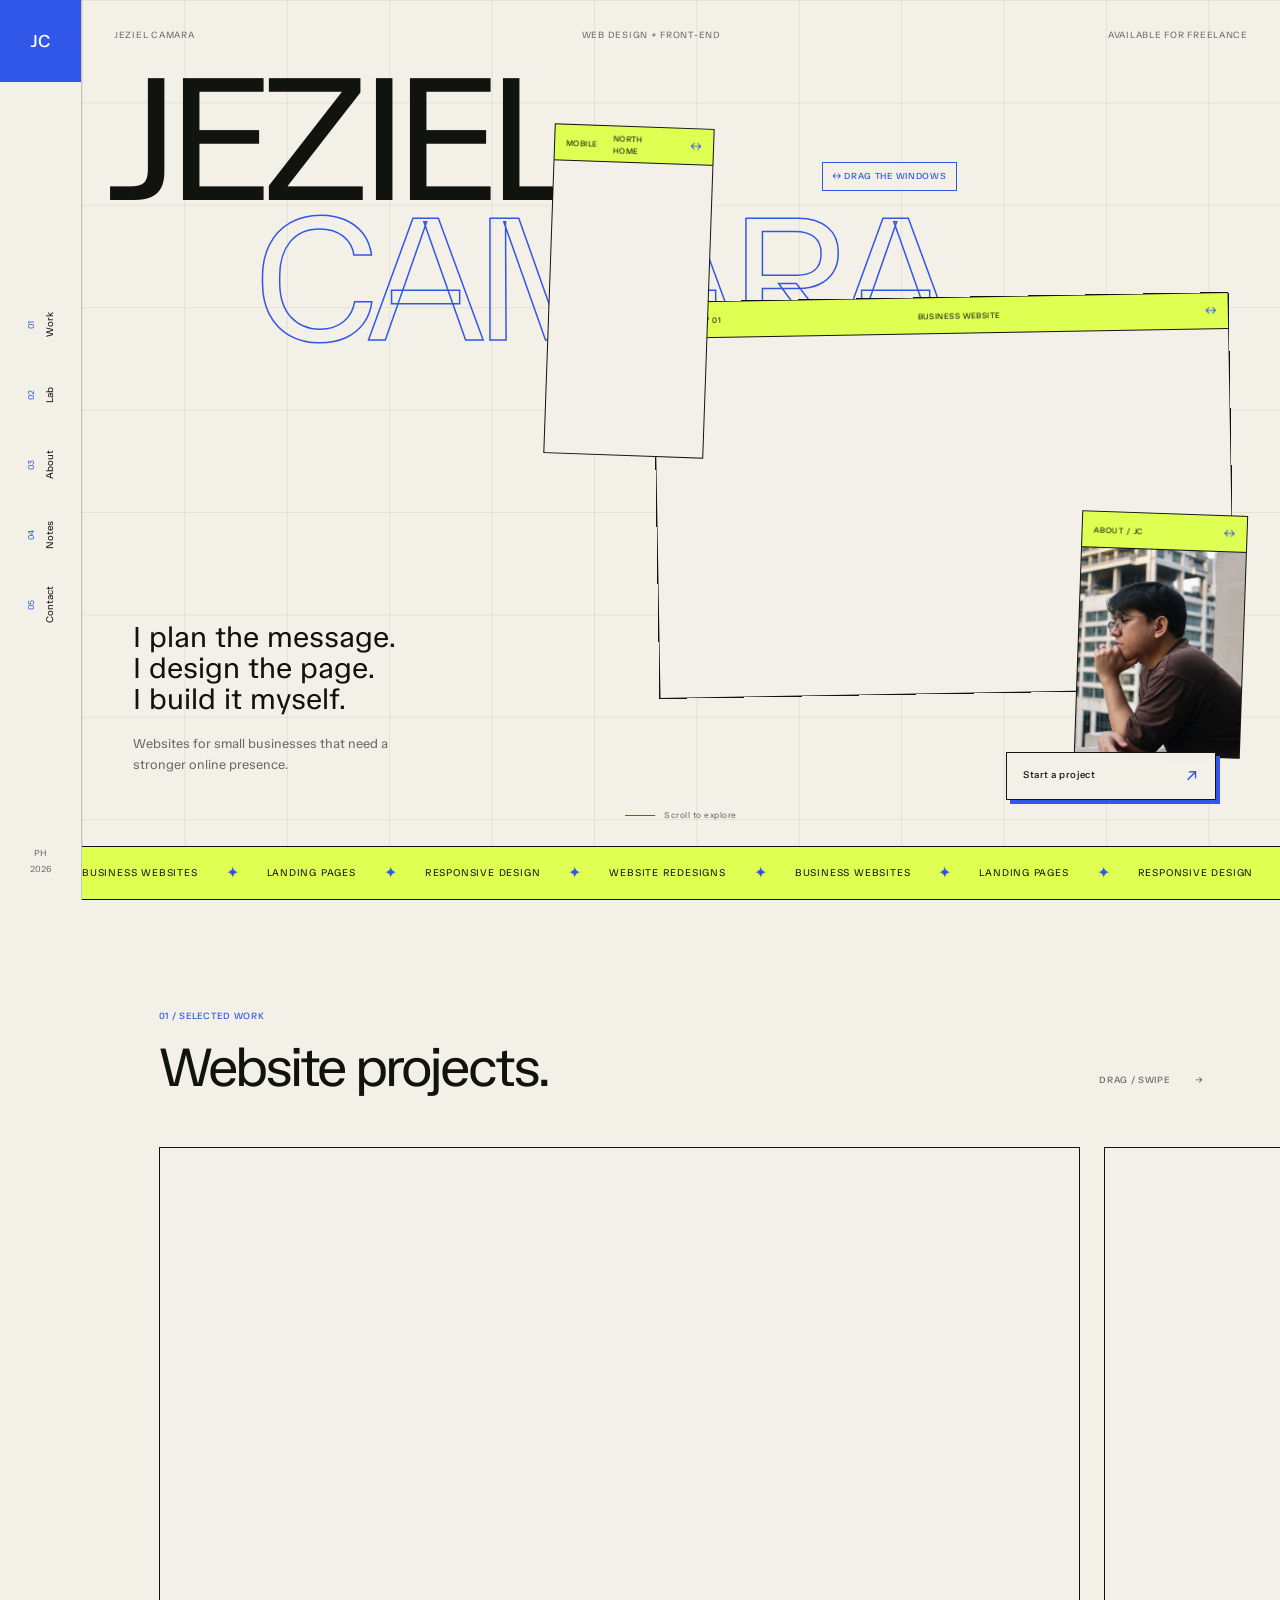
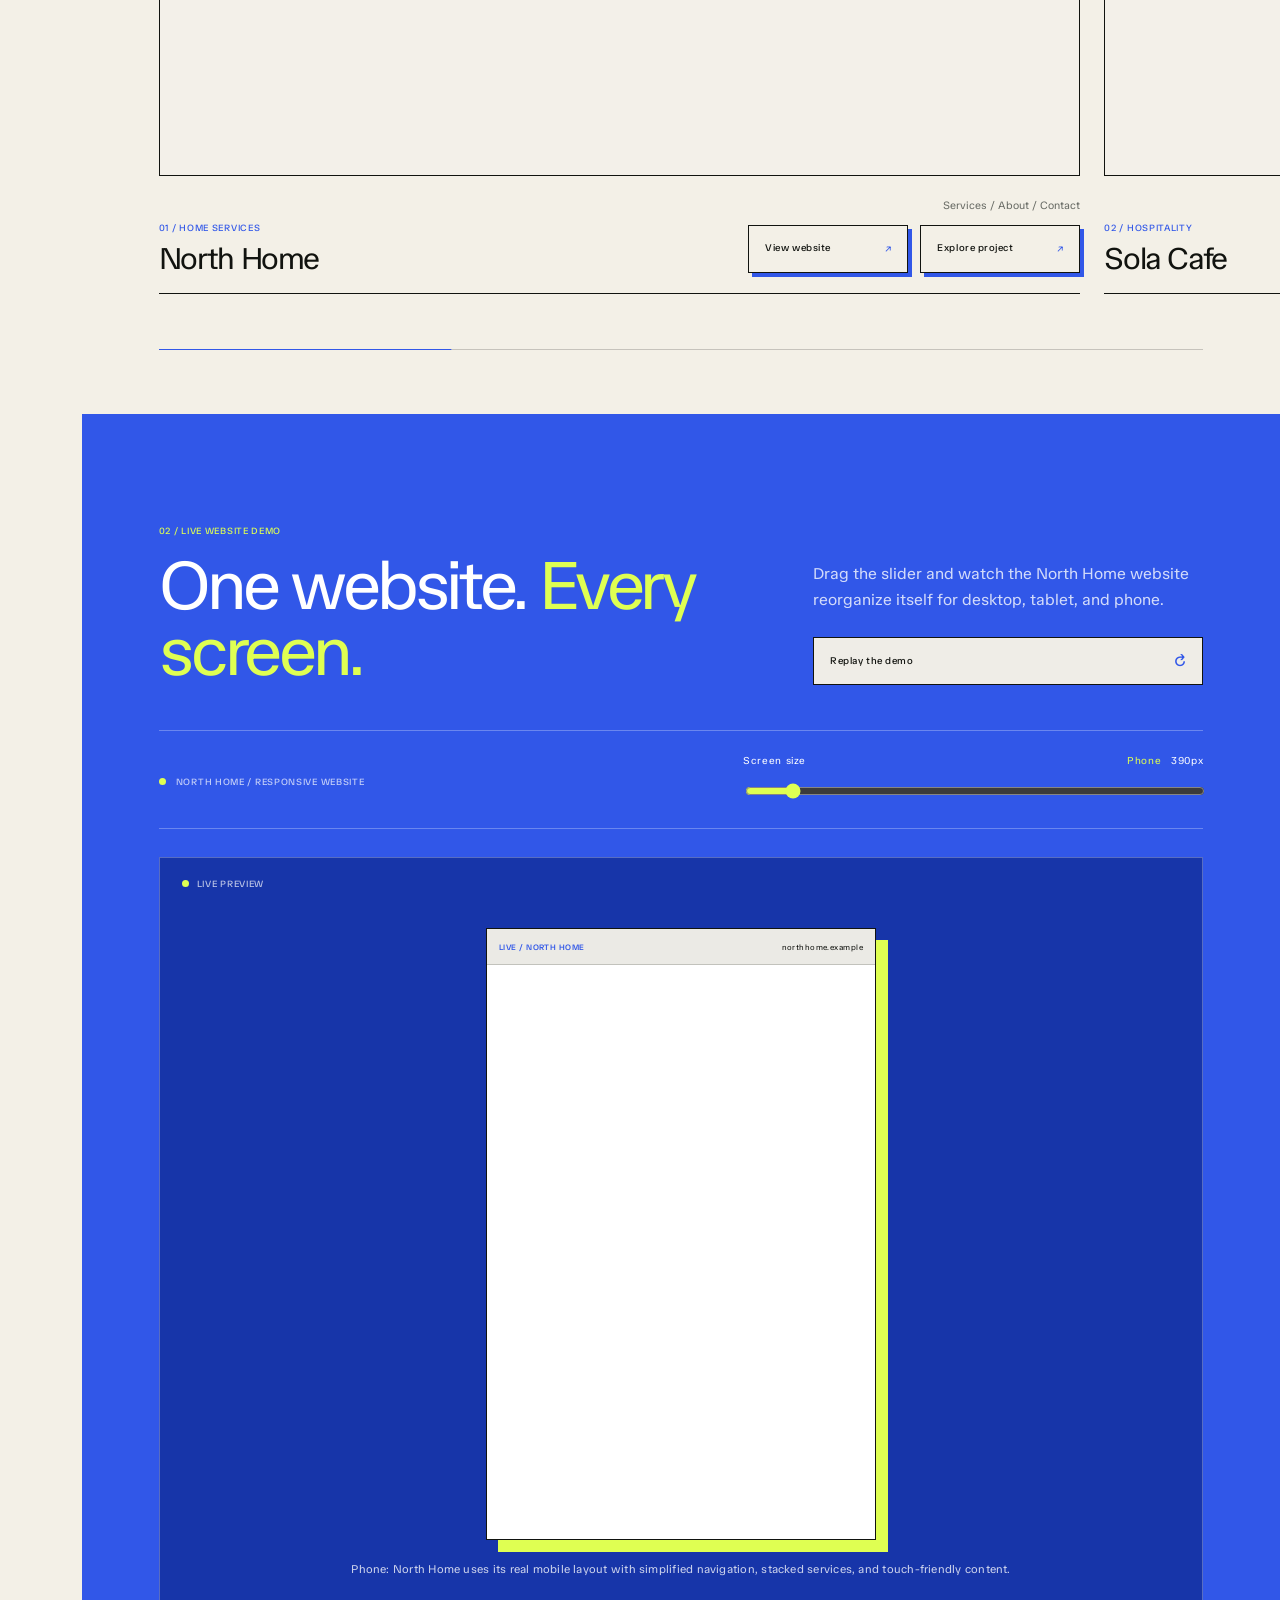
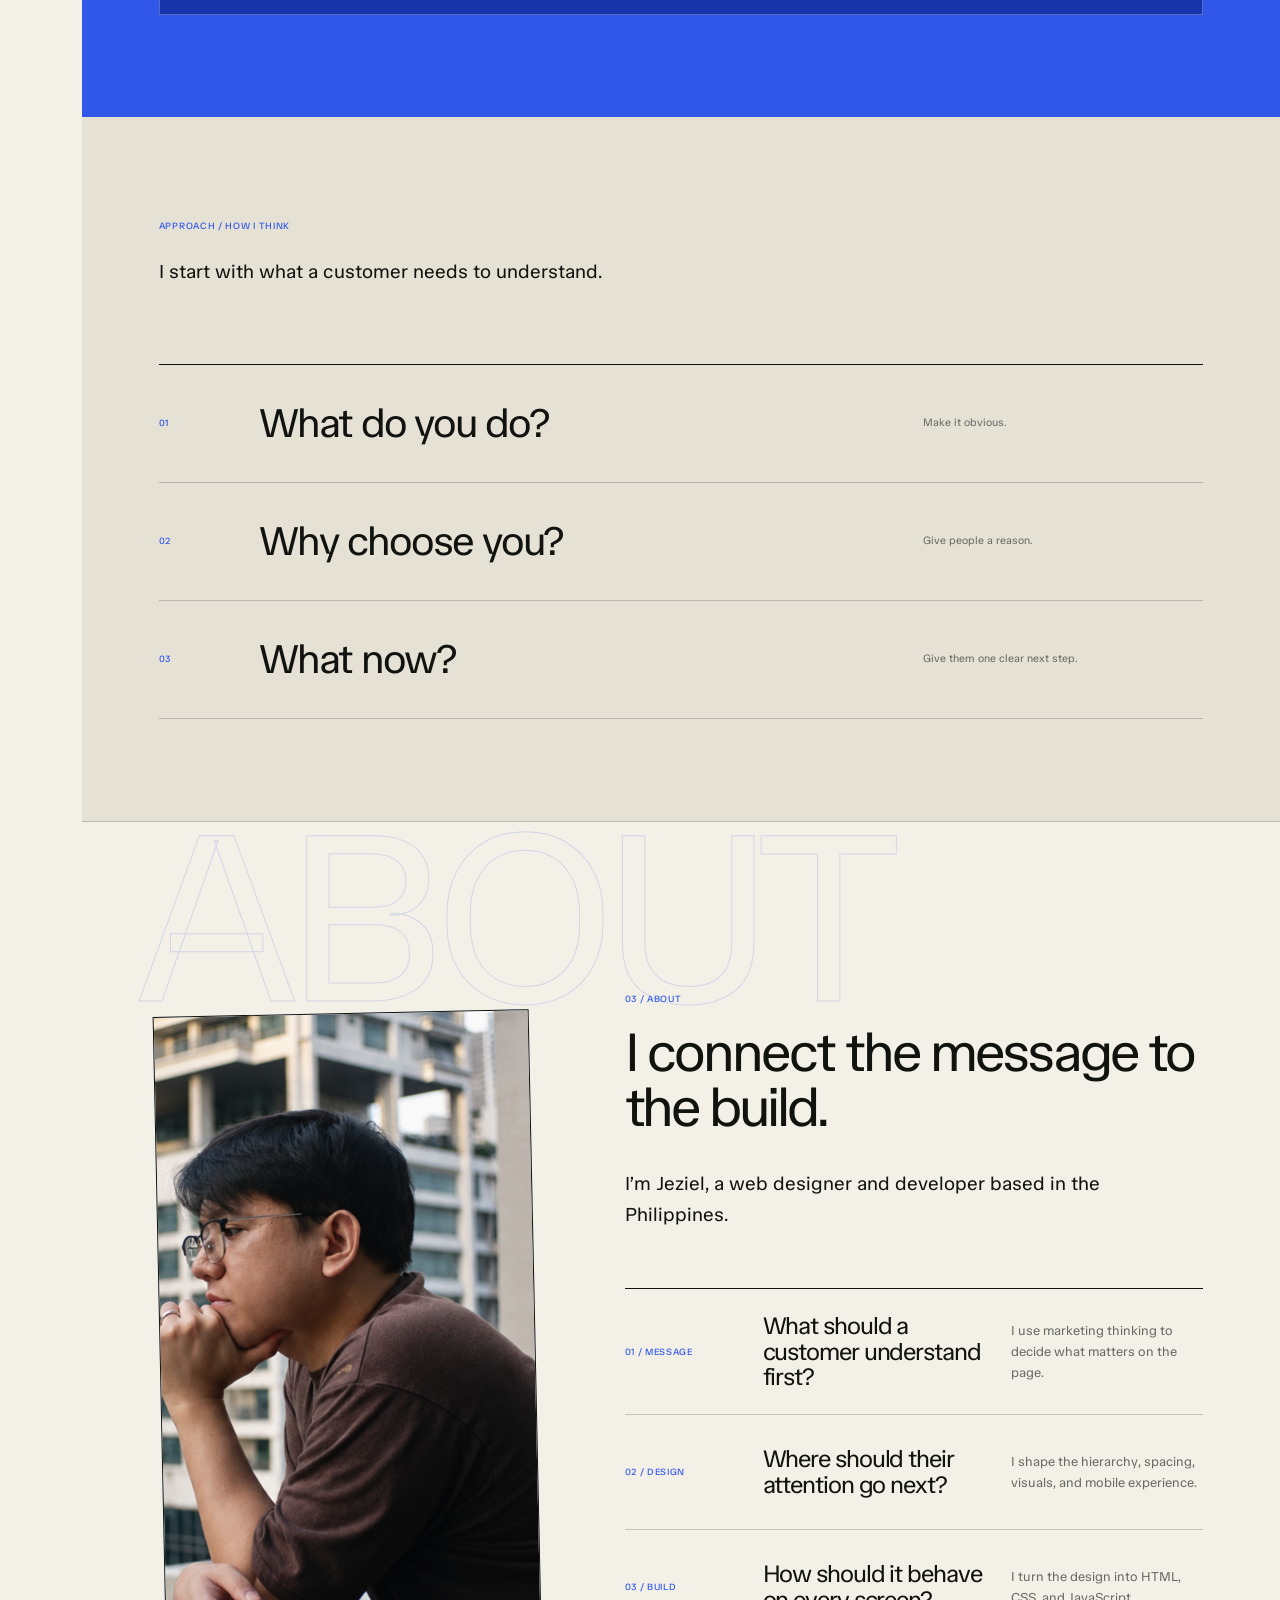
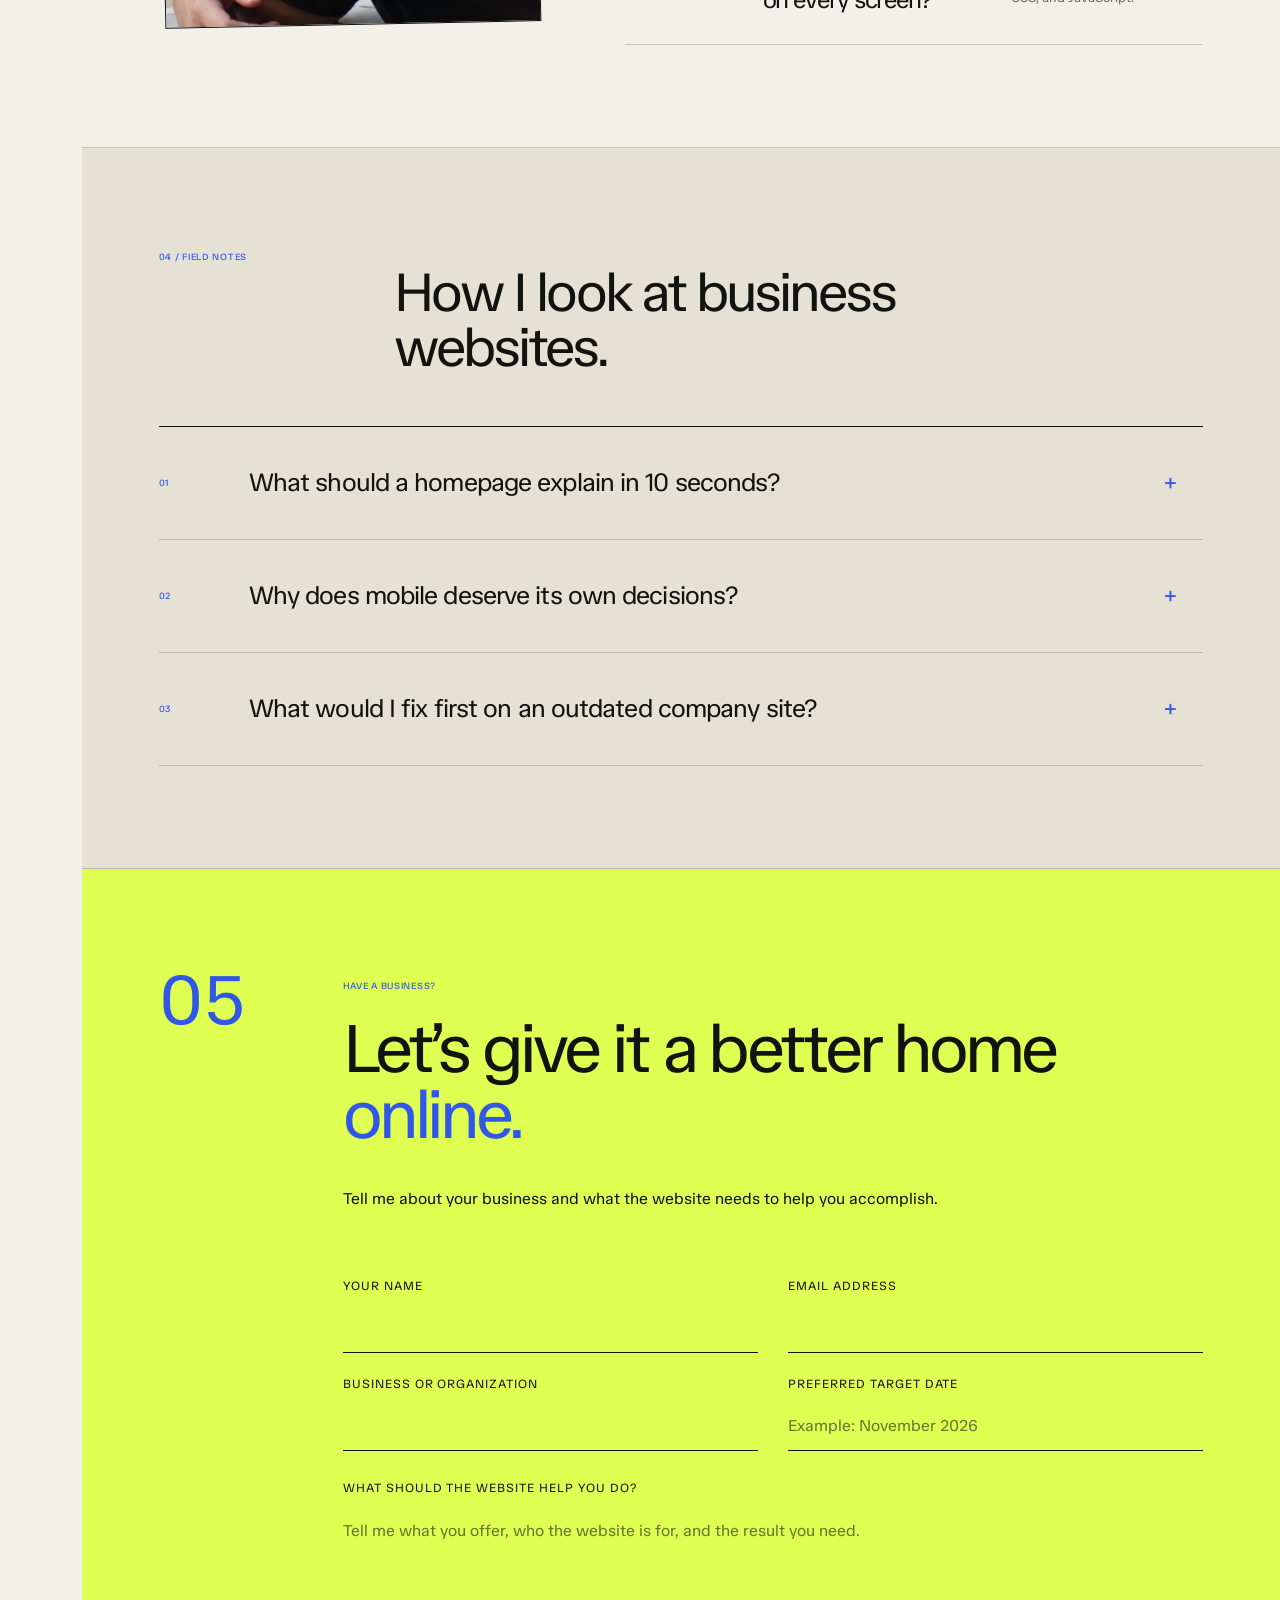
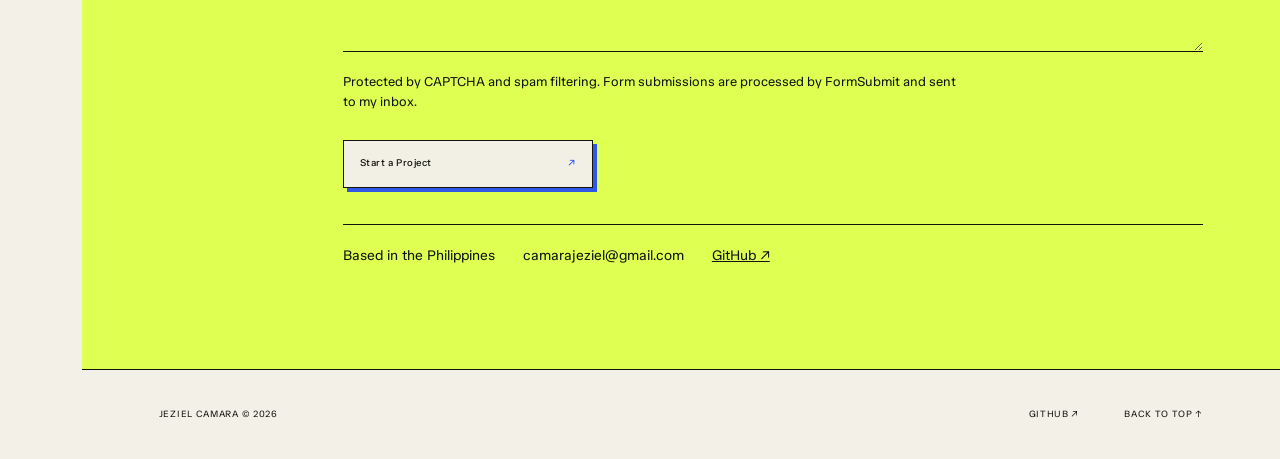
==== commit 6be9adc5: "Improve SEO and social previews" ====
--- a/index.html
+++ b/index.html
@@ -9,13 +9,16 @@
     content="width=device-width, initial-scale=1.0"
   >
 
-  <title>Jeziel Camara | Web Designer &amp; Developer</title>
+  <title>Jeziel Camara | Web Designer &amp; Front-End Developer</title>
 
   <meta
     name="description"
-    content="Jeziel Camara designs and builds clear, responsive websites for small and growing businesses."
-  >
-
+    content="Portfolio of Jeziel Camara, a web designer and front-end developer creating clear, responsive websites for small and growing businesses."
+  >
+
+  <meta name="author" content="Jeziel Camara">
+  <meta name="robots" content="index, follow, max-image-preview:large, max-snippet:-1, max-video-preview:-1">
+  <meta name="googlebot" content="index, follow, max-image-preview:large, max-snippet:-1, max-video-preview:-1">
   <meta name="theme-color" content="#f3f0e7">
   <meta name="referrer" content="strict-origin-when-cross-origin">
   <meta
@@ -25,16 +28,93 @@
 
   <link rel="canonical" href="https://jezielcamara.github.io/">
   <link rel="icon" href="favicon.svg" type="image/svg+xml">
+  <link rel="sitemap" type="application/xml" href="https://jezielcamara.github.io/sitemap.xml">
 
   <meta property="og:type" content="website">
+  <meta property="og:locale" content="en_PH">
   <meta property="og:site_name" content="Jeziel Camara">
-  <meta property="og:title" content="Jeziel Camara | Web Designer &amp; Developer">
-  <meta property="og:description" content="Clear, responsive websites for small and growing businesses.">
+  <meta property="og:title" content="Jeziel Camara | Web Designer &amp; Front-End Developer">
+  <meta property="og:description" content="Web design and front-end development for small and growing businesses. View selected client work and interactive website projects.">
   <meta property="og:url" content="https://jezielcamara.github.io/">
-
-  <meta name="twitter:card" content="summary">
-  <meta name="twitter:title" content="Jeziel Camara | Web Designer &amp; Developer">
-  <meta name="twitter:description" content="Clear, responsive websites for small and growing businesses.">
+  <meta property="og:image" content="https://jezielcamara.github.io/images/social/jeziel-camara-portfolio.jpg">
+  <meta property="og:image:secure_url" content="https://jezielcamara.github.io/images/social/jeziel-camara-portfolio.jpg">
+  <meta property="og:image:type" content="image/jpeg">
+  <meta property="og:image:width" content="1265">
+  <meta property="og:image:height" content="712">
+  <meta property="og:image:alt" content="Jeziel Camara web design portfolio showing responsive client projects">
+
+  <meta name="twitter:card" content="summary_large_image">
+  <meta name="twitter:title" content="Jeziel Camara | Web Designer &amp; Front-End Developer">
+  <meta name="twitter:description" content="Web design and front-end development for small and growing businesses. View selected client work and interactive website projects.">
+  <meta name="twitter:image" content="https://jezielcamara.github.io/images/social/jeziel-camara-portfolio.jpg">
+  <meta name="twitter:image:alt" content="Jeziel Camara web design portfolio showing responsive client projects">
+
+  <script type="application/ld+json">
+    {
+      "@context": "https://schema.org",
+      "@graph": [
+        {
+          "@type": "WebSite",
+          "@id": "https://jezielcamara.github.io/#website",
+          "url": "https://jezielcamara.github.io/",
+          "name": "Jeziel Camara | Web Designer & Developer",
+          "description": "Portfolio of Jeziel Camara, a web designer and front-end developer creating clear, responsive websites for small and growing businesses.",
+          "inLanguage": "en-PH",
+          "publisher": {
+            "@id": "https://jezielcamara.github.io/#person"
+          }
+        },
+        {
+          "@type": "ProfilePage",
+          "@id": "https://jezielcamara.github.io/#webpage",
+          "url": "https://jezielcamara.github.io/",
+          "name": "Jeziel Camara | Web Designer & Developer",
+          "description": "Selected website design and front-end development work by Jeziel Camara.",
+          "isPartOf": {
+            "@id": "https://jezielcamara.github.io/#website"
+          },
+          "mainEntity": {
+            "@id": "https://jezielcamara.github.io/#person"
+          },
+          "primaryImageOfPage": {
+            "@id": "https://jezielcamara.github.io/#social-image"
+          },
+          "inLanguage": "en-PH"
+        },
+        {
+          "@type": "Person",
+          "@id": "https://jezielcamara.github.io/#person",
+          "name": "Jeziel Camara",
+          "url": "https://jezielcamara.github.io/",
+          "image": "https://jezielcamara.github.io/images/jeziel-portrait.png",
+          "jobTitle": "Web Designer and Front-End Developer",
+          "homeLocation": {
+            "@type": "Country",
+            "name": "Philippines"
+          },
+          "sameAs": [
+            "https://github.com/jezielcamara"
+          ],
+          "knowsAbout": [
+            "Web design",
+            "Front-end development",
+            "Responsive web design",
+            "User experience design",
+            "Small business websites"
+          ]
+        },
+        {
+          "@type": "ImageObject",
+          "@id": "https://jezielcamara.github.io/#social-image",
+          "url": "https://jezielcamara.github.io/images/social/jeziel-camara-portfolio.jpg",
+          "contentUrl": "https://jezielcamara.github.io/images/social/jeziel-camara-portfolio.jpg",
+          "width": 1265,
+          "height": 712,
+          "caption": "Jeziel Camara web design portfolio"
+        }
+      ]
+    }
+  </script>
 
 
   <!-- =====================================================
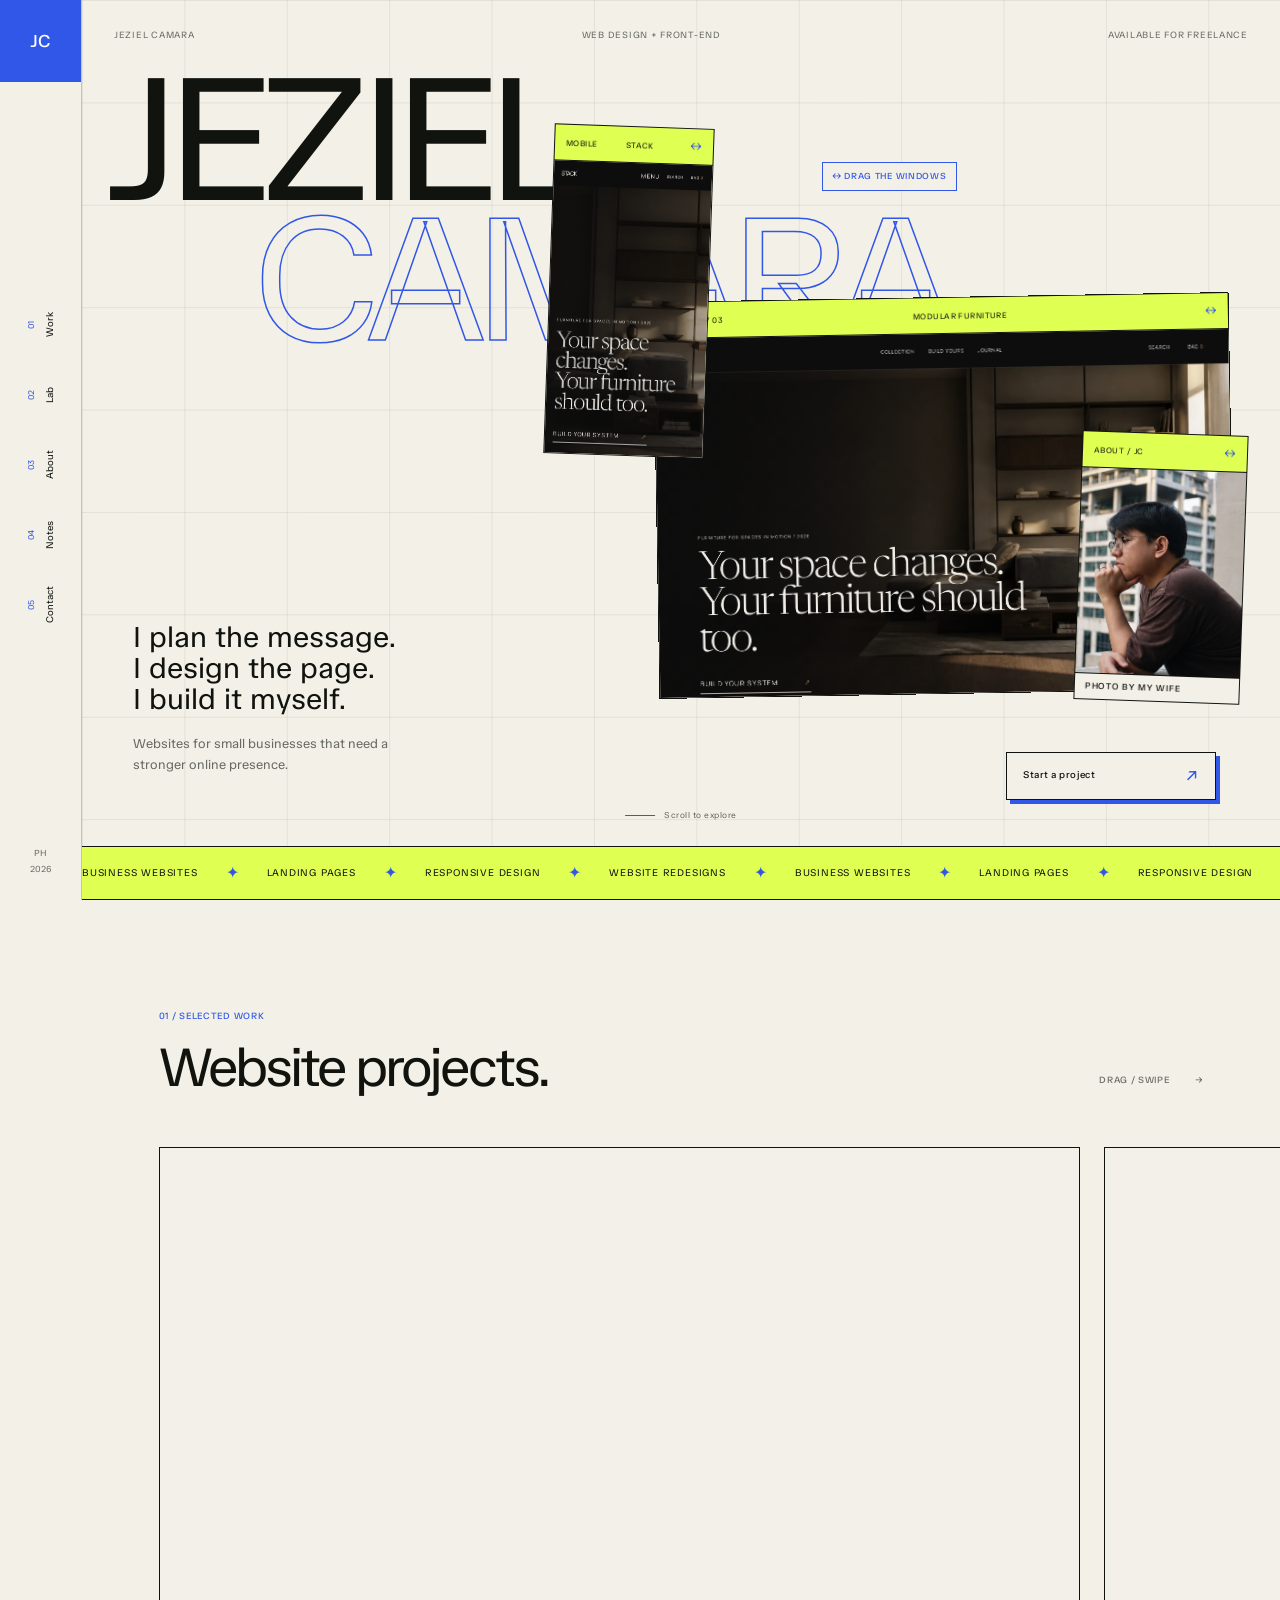
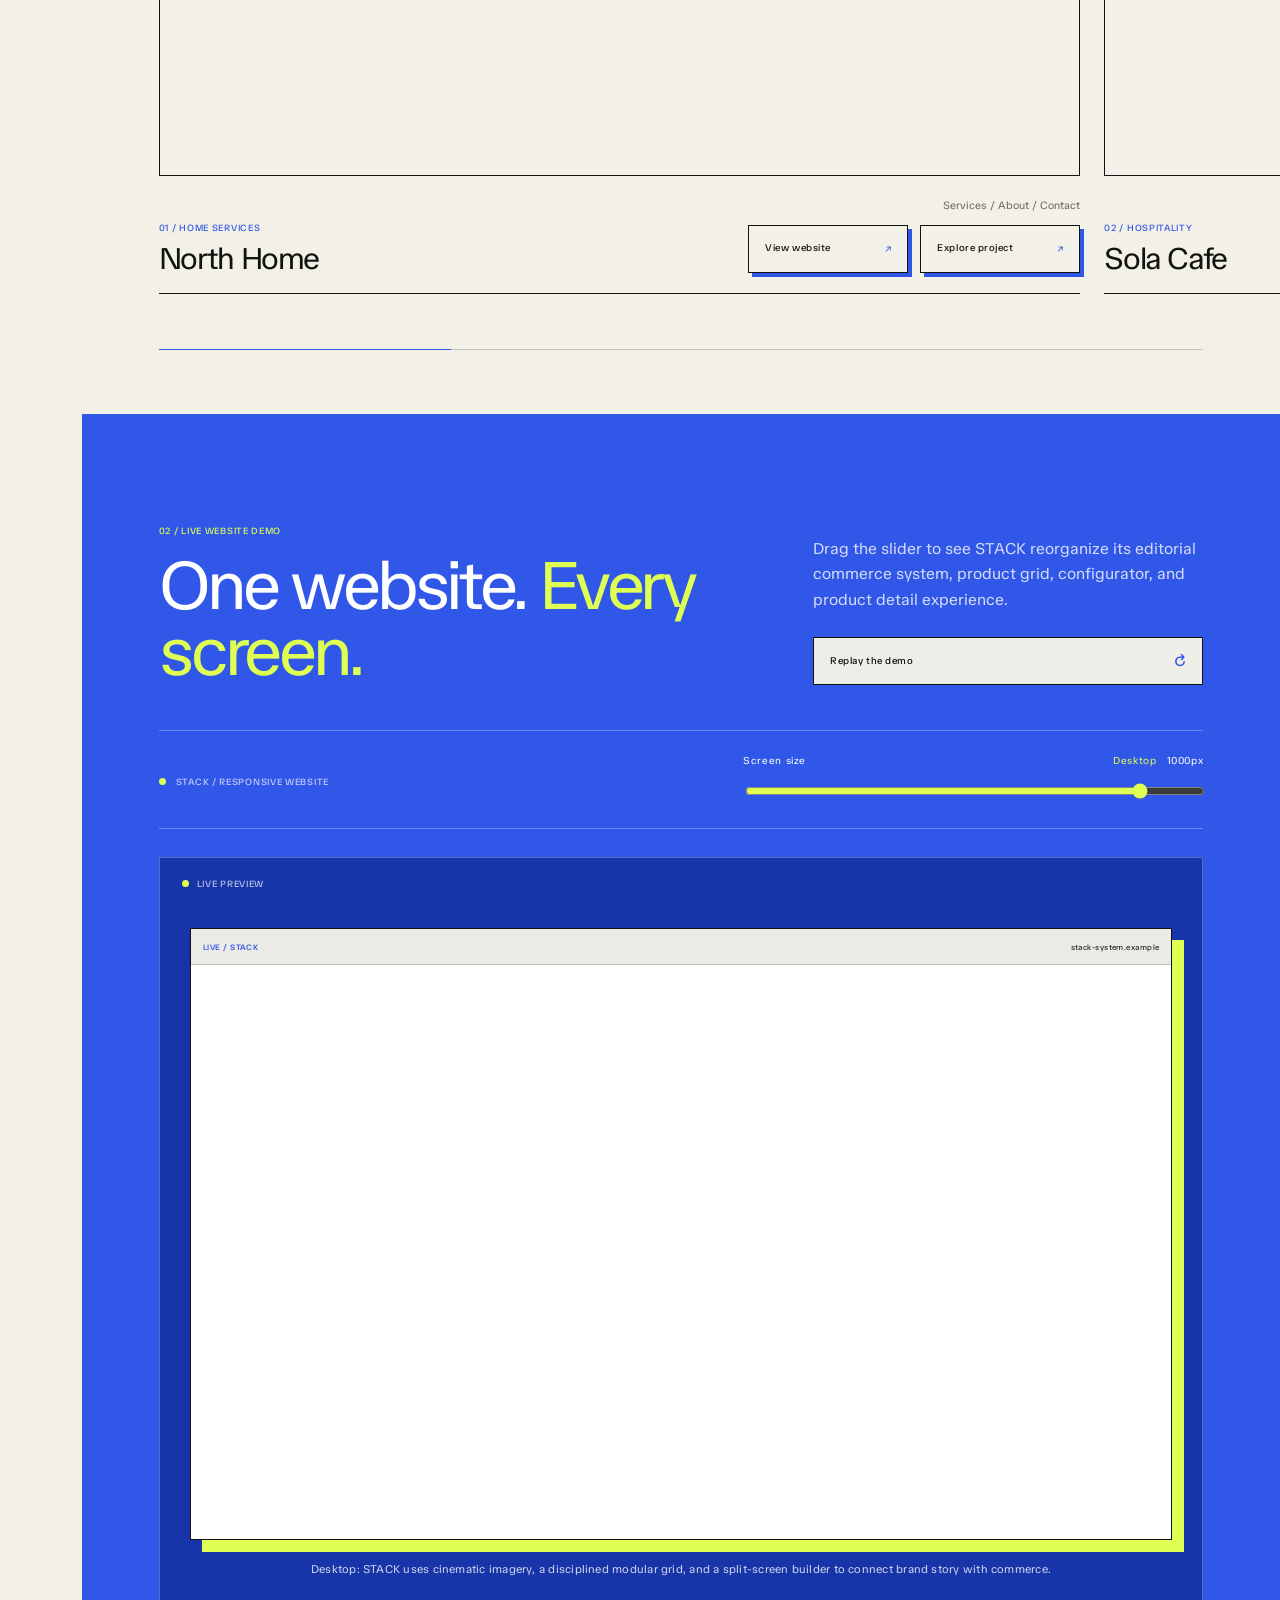
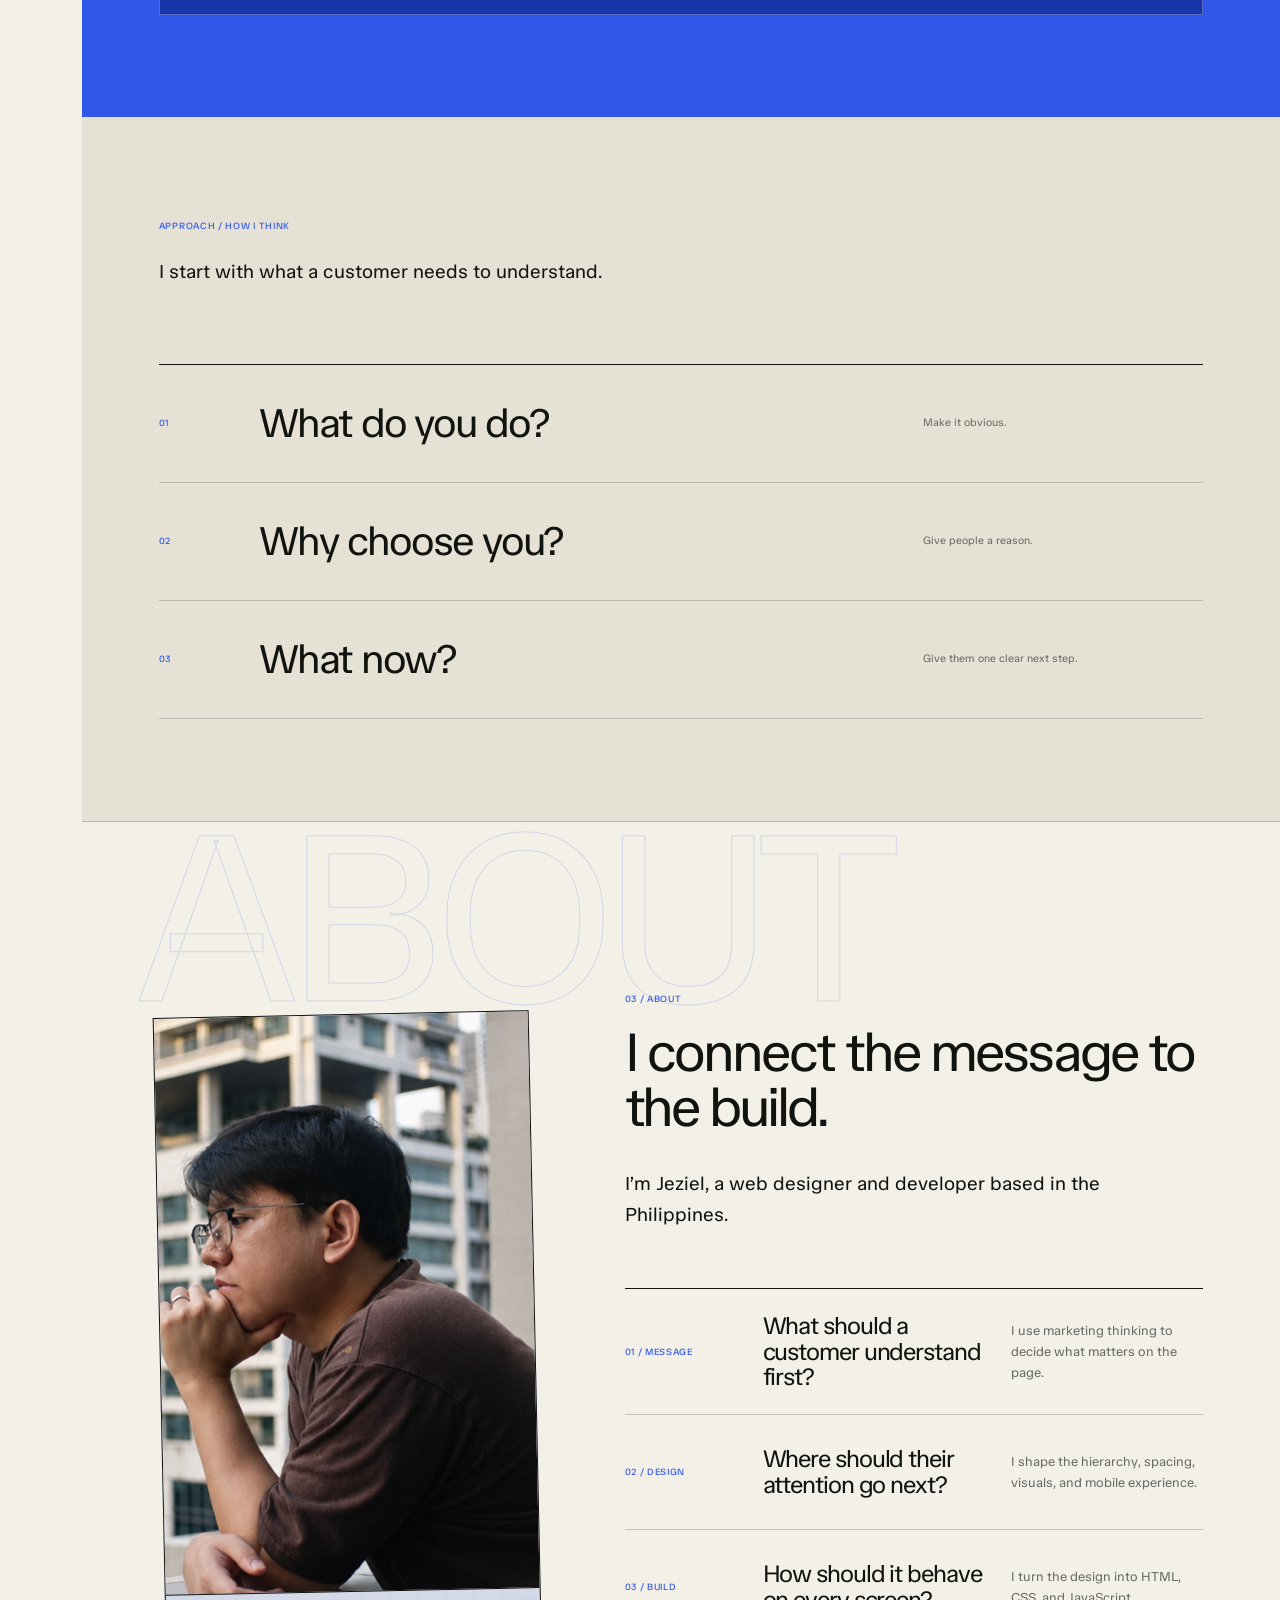
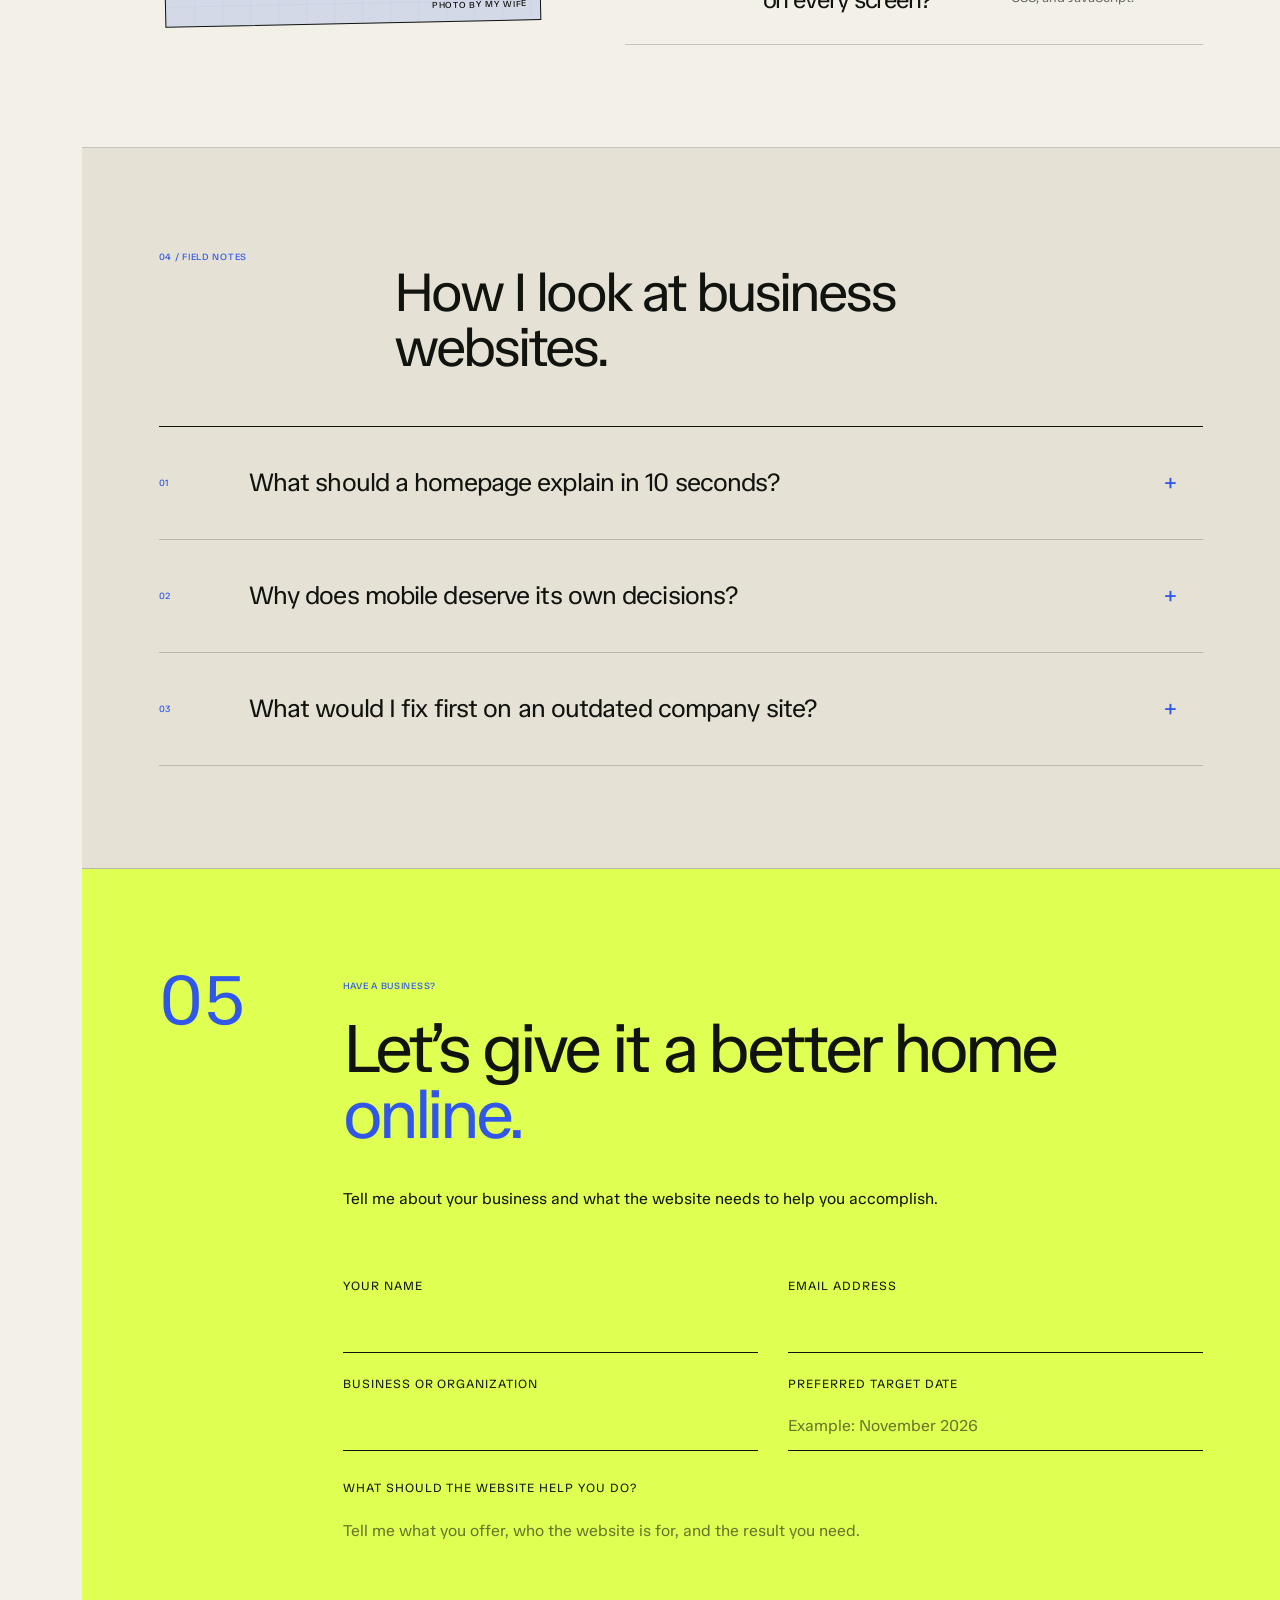
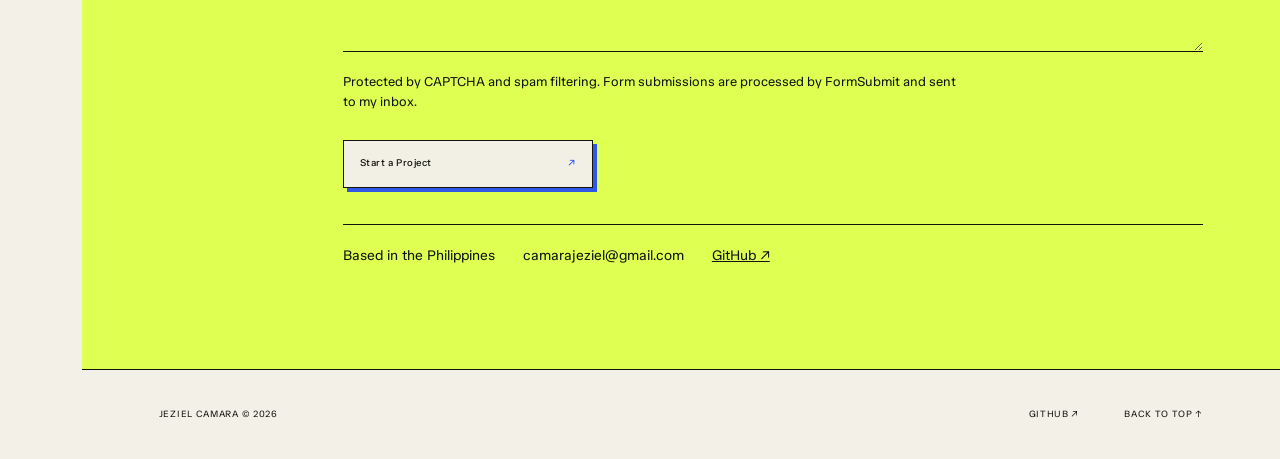
==== commit 7e9dd807: "Add portrait photo credits" ====
--- a/index.html
+++ b/index.html
@@ -189,7 +189,7 @@
 
   <link
     rel="stylesheet"
-    href="css/portfolio-clarity.css?v=20260816-3"
+    href="css/portfolio-clarity.css?v=20260816-4"
   >
 
 </head>
@@ -502,6 +502,10 @@
           height="772"
           decoding="async"
         >
+
+        <p class="photo-credit photo-credit--hero">
+          Photo by my wife
+        </p>
 
 
       </div>
@@ -979,6 +983,10 @@
           decoding="async"
         >
 
+        <p class="photo-credit photo-credit--about">
+          Photo by my wife
+        </p>
+
       </div>
 
 
--- a/css/portfolio-clarity.css
+++ b/css/portfolio-clarity.css
@@ -57,10 +57,60 @@
 .about-photo-image {
   display: block;
   width: 100%;
-  height: 100%;
-  min-height: inherit;
+  height: 0;
+  min-height: 0;
+  flex: 1 1 0;
   object-fit: cover;
   object-position: 54% center;
+}
+
+.photo-credit {
+  box-sizing: border-box;
+  width: 100%;
+  margin: 0;
+  color: var(--ink);
+  background: var(--paper);
+  border-top: 1px solid var(--ink);
+  font-size: .55rem;
+  font-weight: 500;
+  letter-spacing: .08em;
+  line-height: 1;
+  text-transform: uppercase;
+}
+
+.photo-credit--hero {
+  padding: 8px 10px;
+}
+
+.window-portrait {
+  bottom: 22%;
+}
+
+.about-photo {
+  height: 610px;
+  min-height: 610px;
+  flex-direction: column;
+  align-items: stretch;
+}
+
+.photo-credit--about {
+  flex: 0 0 auto;
+  padding: 11px 13px;
+  text-align: right;
+}
+
+@media (max-width: 950px) {
+  .about-photo {
+    height: 500px;
+    min-height: 500px;
+  }
+}
+
+@media (max-width: 680px) {
+  .about-photo {
+    height: 440px;
+    min-height: 440px;
+  }
 }
 
 .notes-heading {
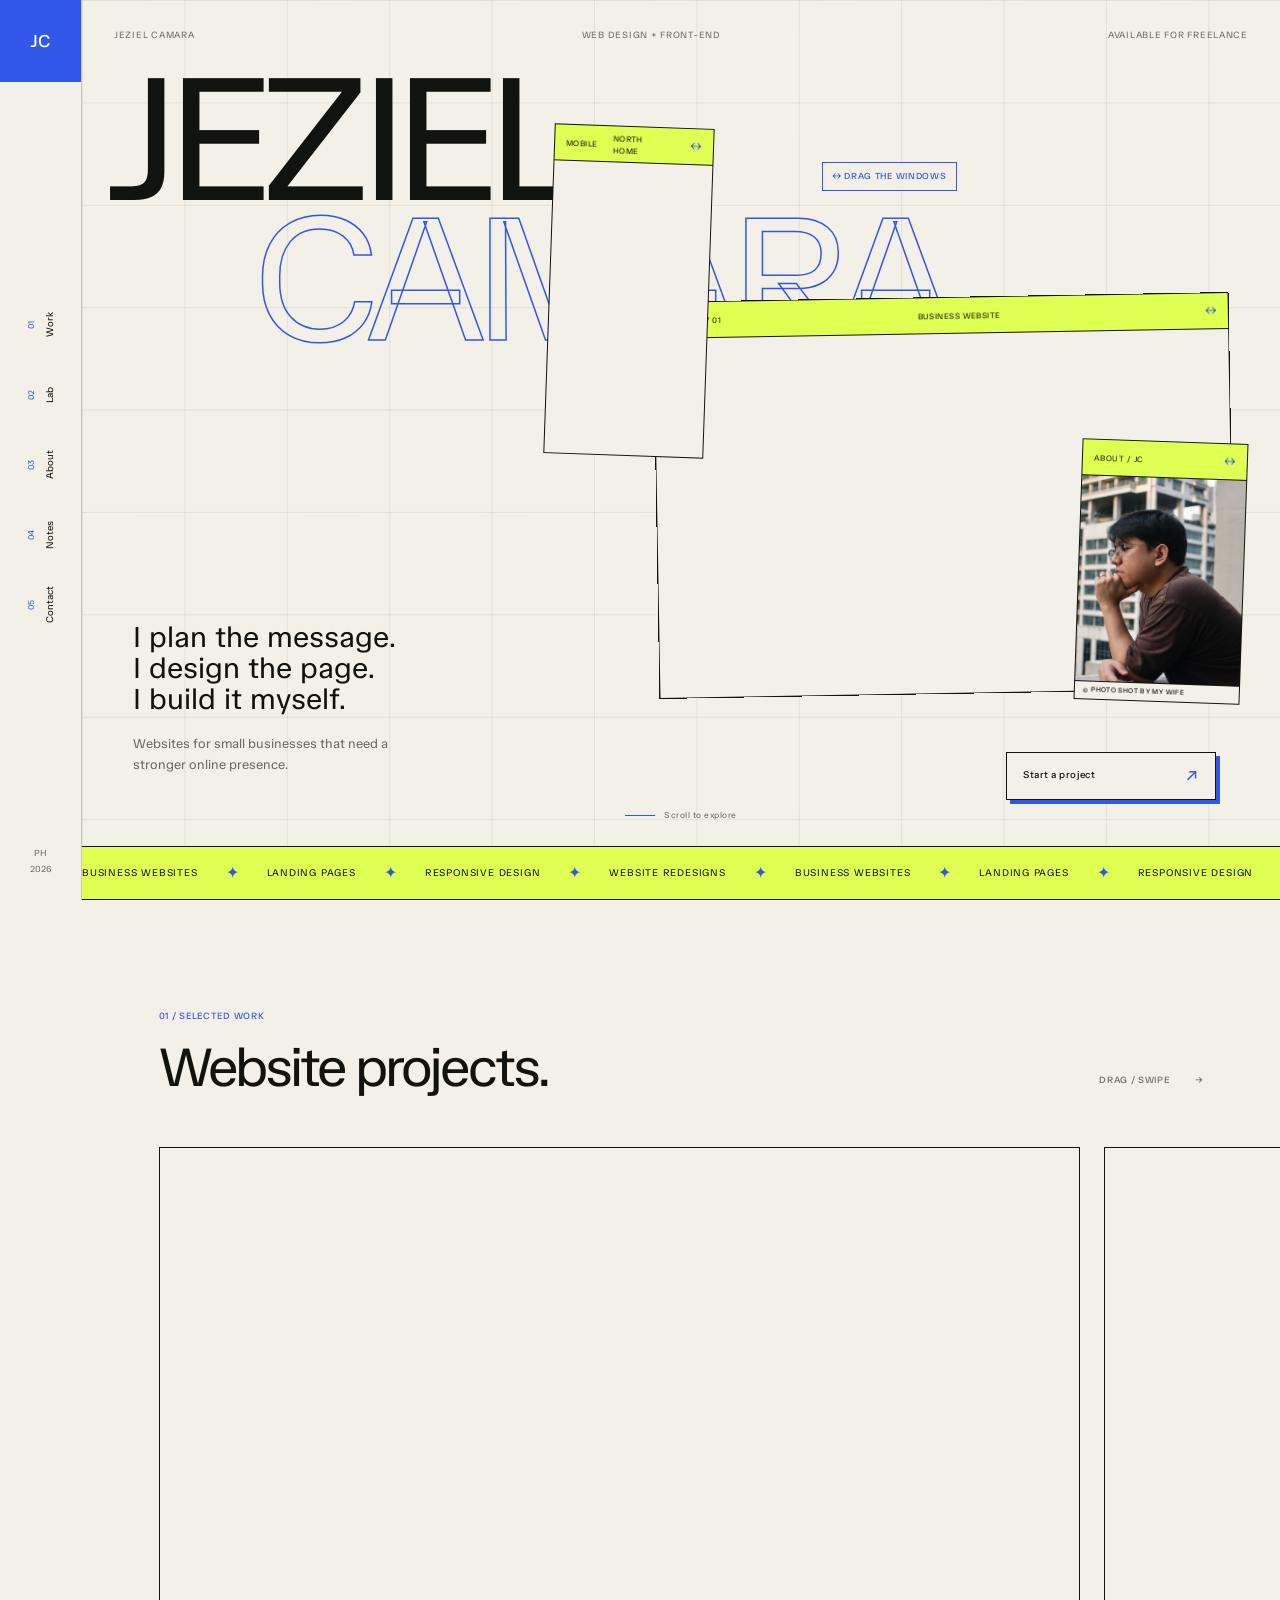
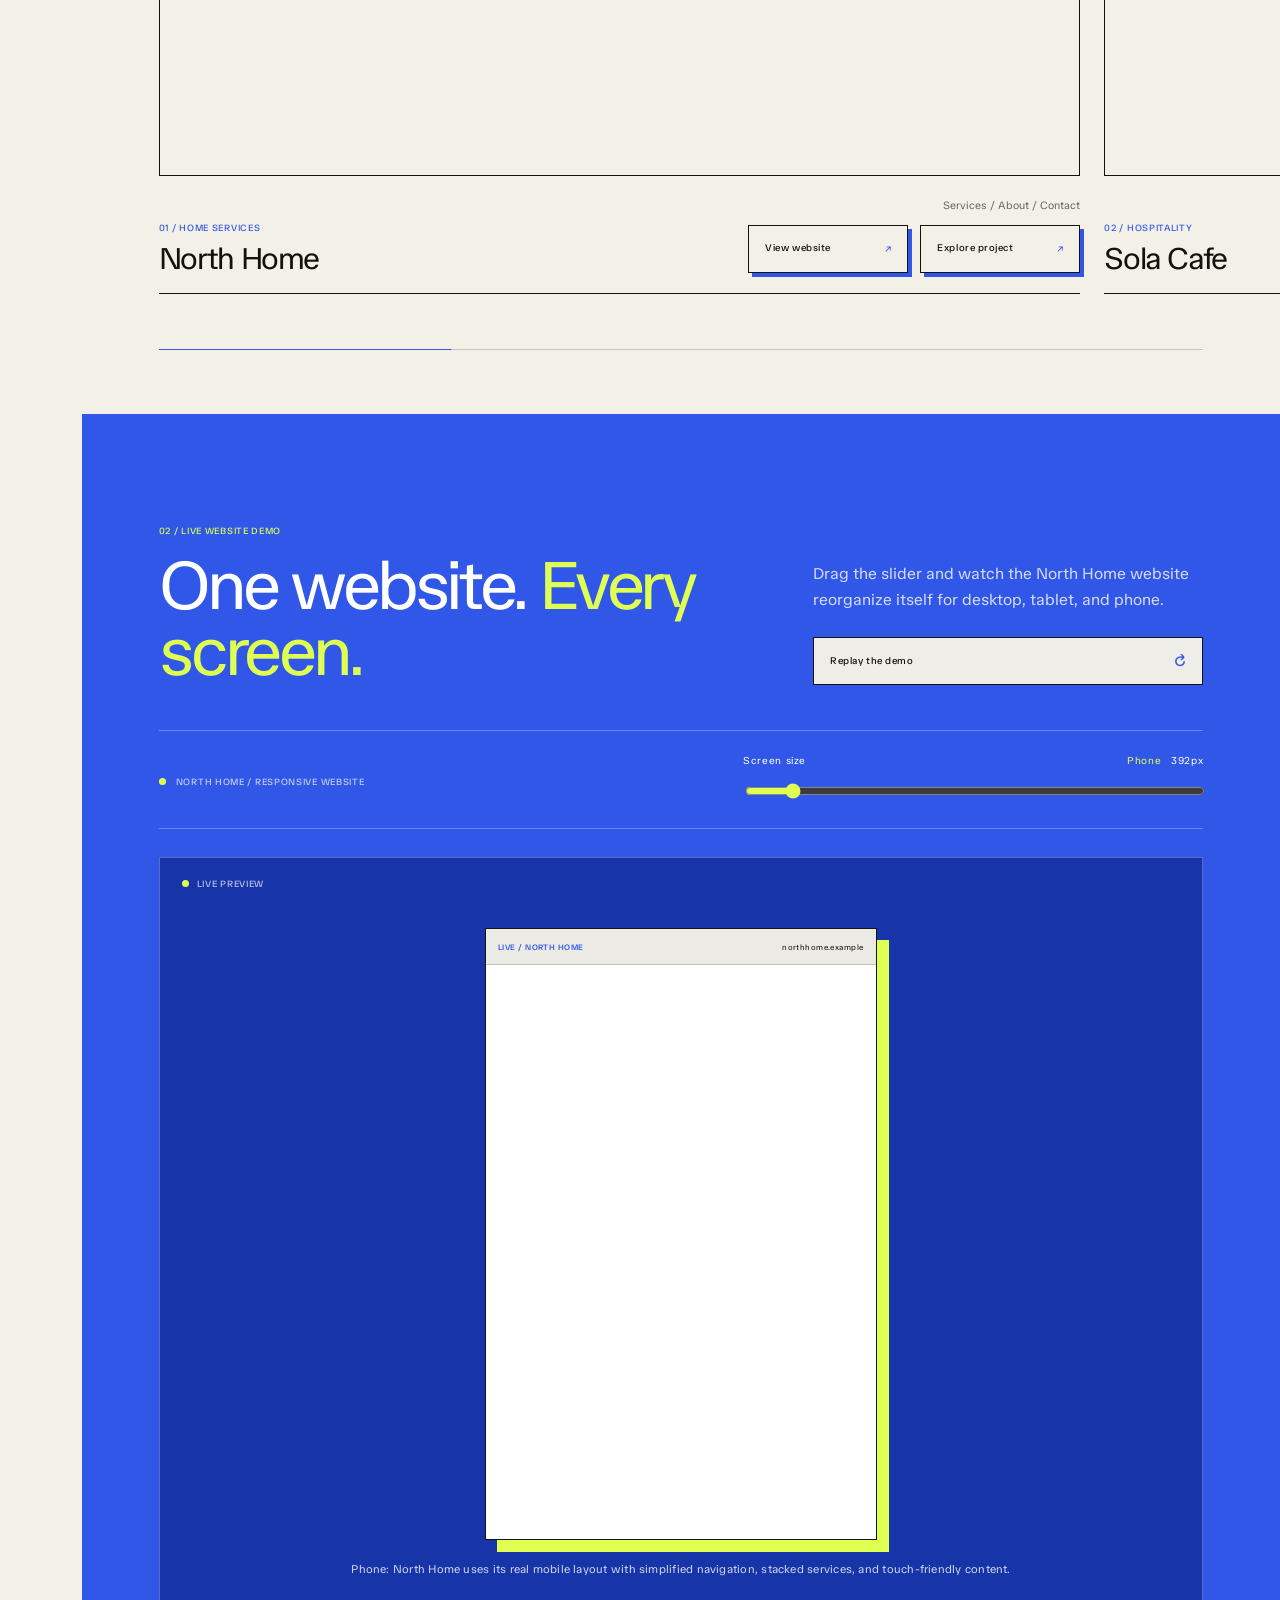
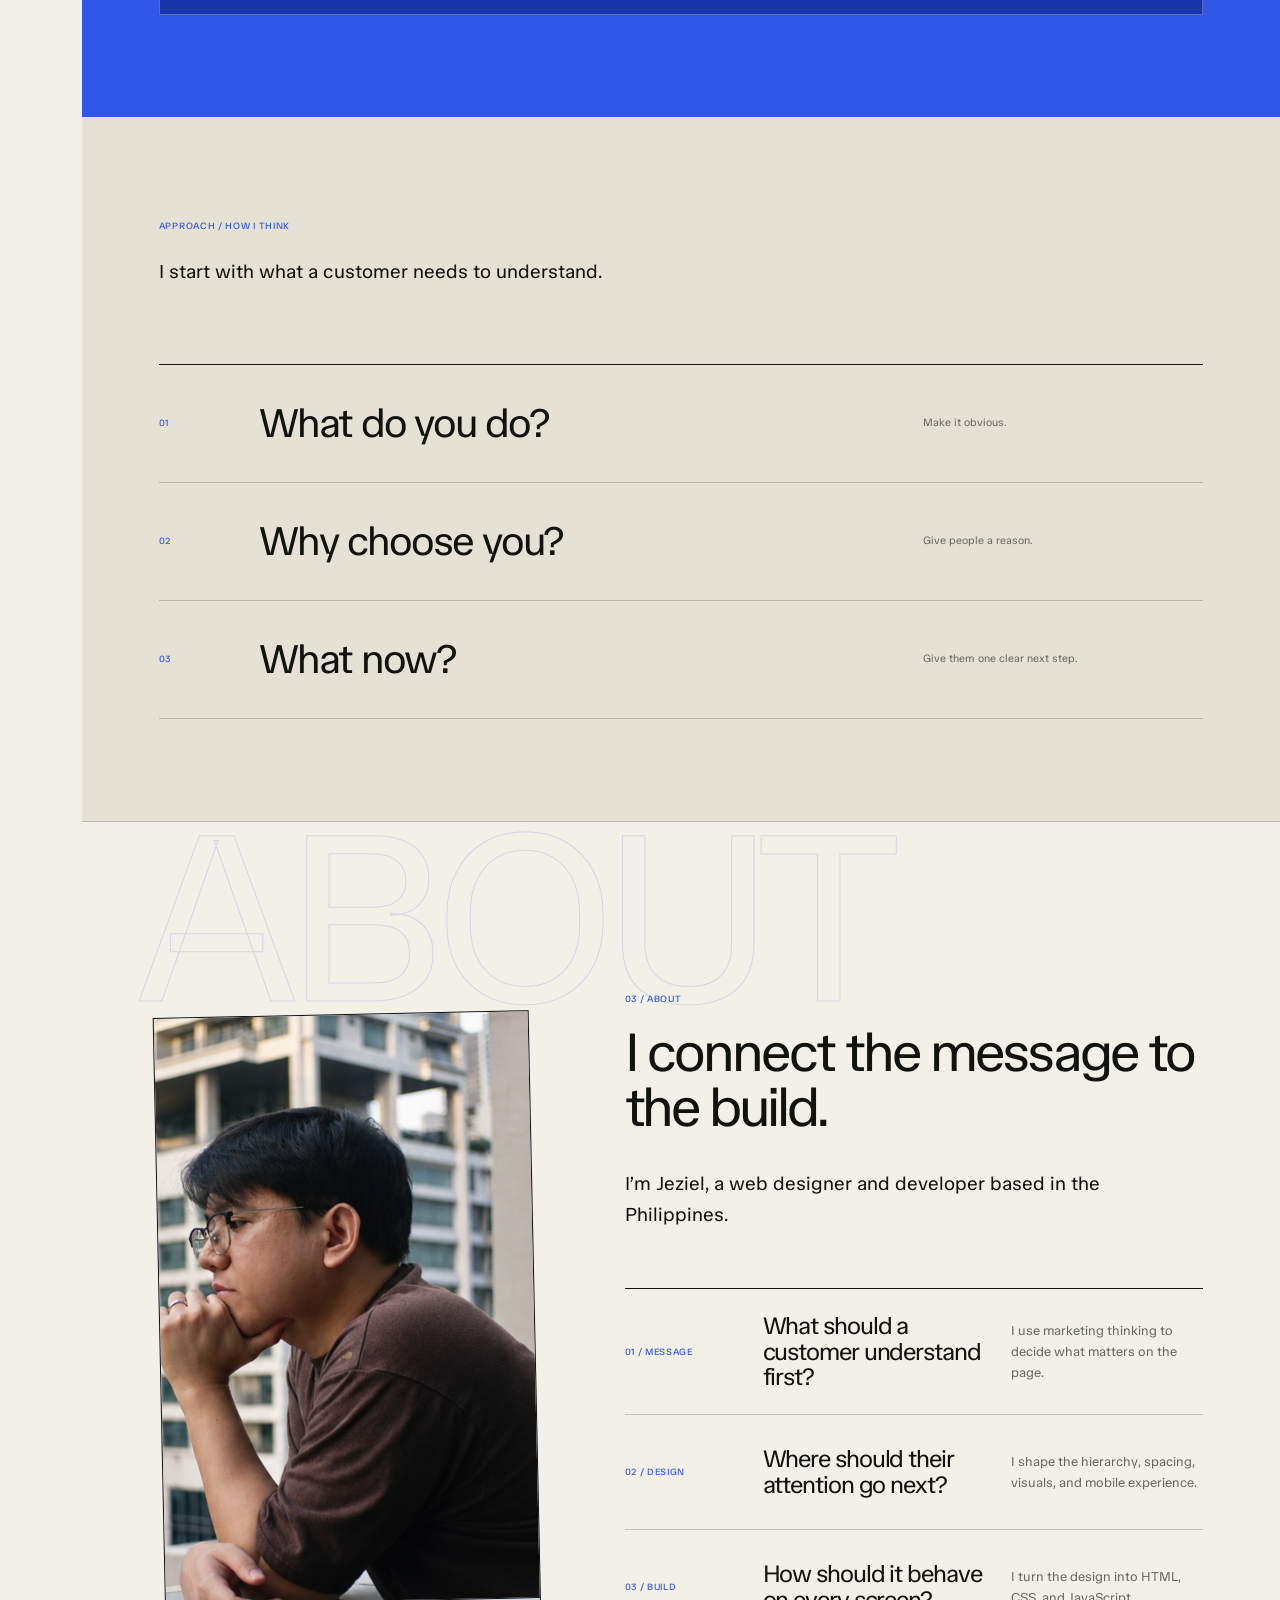
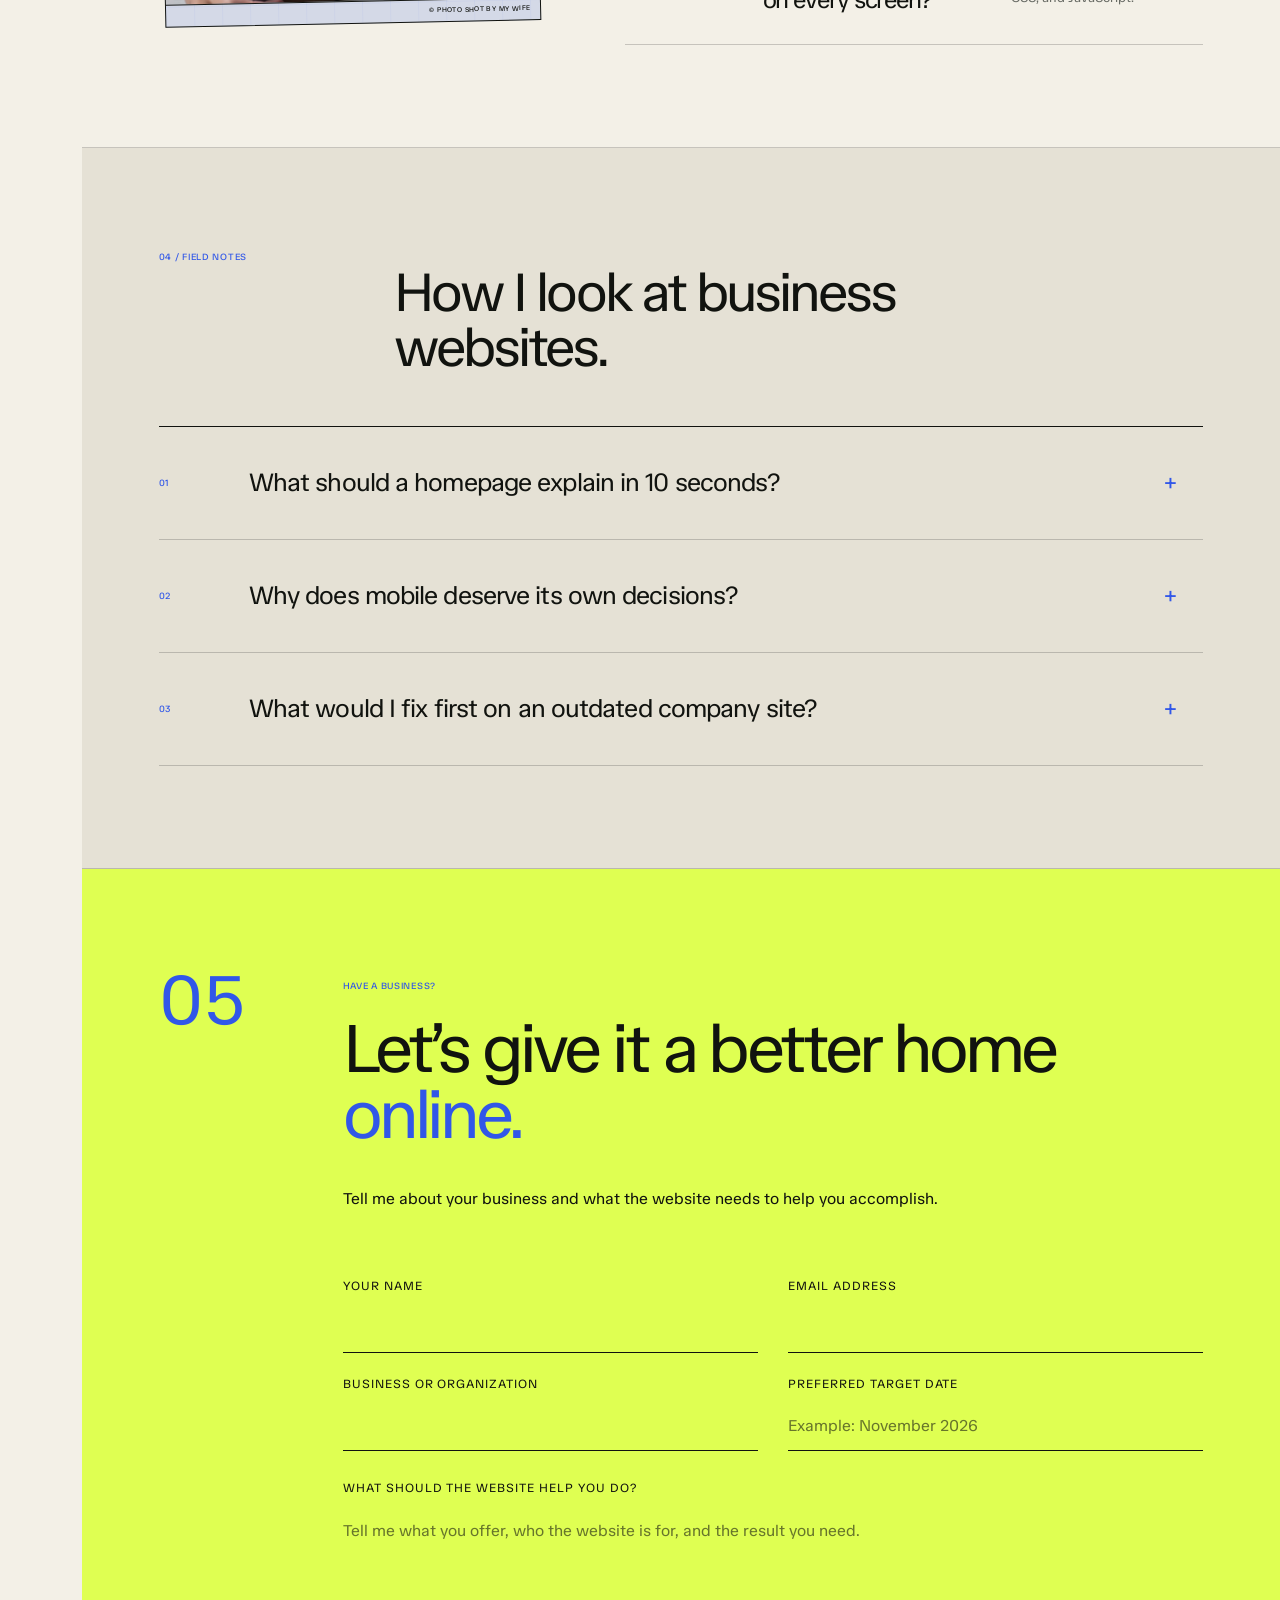
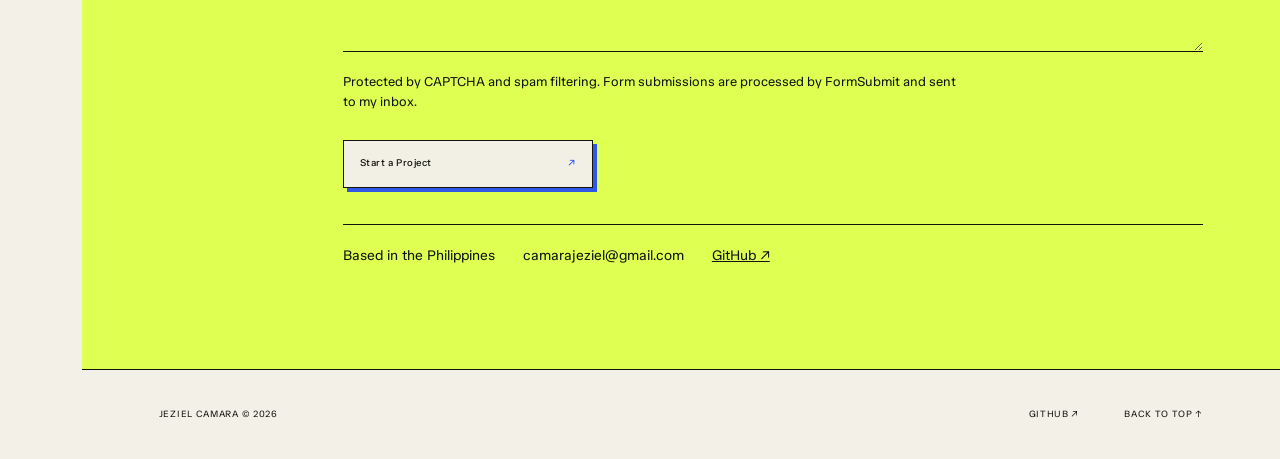
==== commit 6ad5e0d5: "Refine portrait photo credits" ====
--- a/index.html
+++ b/index.html
@@ -189,7 +189,7 @@
 
   <link
     rel="stylesheet"
-    href="css/portfolio-clarity.css?v=20260816-4"
+    href="css/portfolio-clarity.css?v=20260816-5"
   >
 
 </head>
@@ -504,7 +504,8 @@
         >
 
         <p class="photo-credit photo-credit--hero">
-          Photo by my wife
+          <span aria-hidden="true">©</span>
+          Photo shot by my wife
         </p>
 
 
@@ -984,7 +985,8 @@
         >
 
         <p class="photo-credit photo-credit--about">
-          Photo by my wife
+          <span aria-hidden="true">©</span>
+          Photo shot by my wife
         </p>
 
       </div>
--- a/css/portfolio-clarity.css
+++ b/css/portfolio-clarity.css
@@ -68,18 +68,25 @@
   box-sizing: border-box;
   width: 100%;
   margin: 0;
+  display: flex;
+  align-items: center;
+  gap: .4em;
   color: var(--ink);
   background: var(--paper);
   border-top: 1px solid var(--ink);
-  font-size: .55rem;
+  font-size: .43rem;
   font-weight: 500;
-  letter-spacing: .08em;
+  letter-spacing: .055em;
   line-height: 1;
   text-transform: uppercase;
 }
 
+.photo-credit > span {
+  font-size: .9em;
+}
+
 .photo-credit--hero {
-  padding: 8px 10px;
+  padding: 5px 8px;
 }
 
 .window-portrait {
@@ -95,8 +102,8 @@
 
 .photo-credit--about {
   flex: 0 0 auto;
-  padding: 11px 13px;
-  text-align: right;
+  justify-content: flex-end;
+  padding: 7px 10px;
 }
 
 @media (max-width: 950px) {
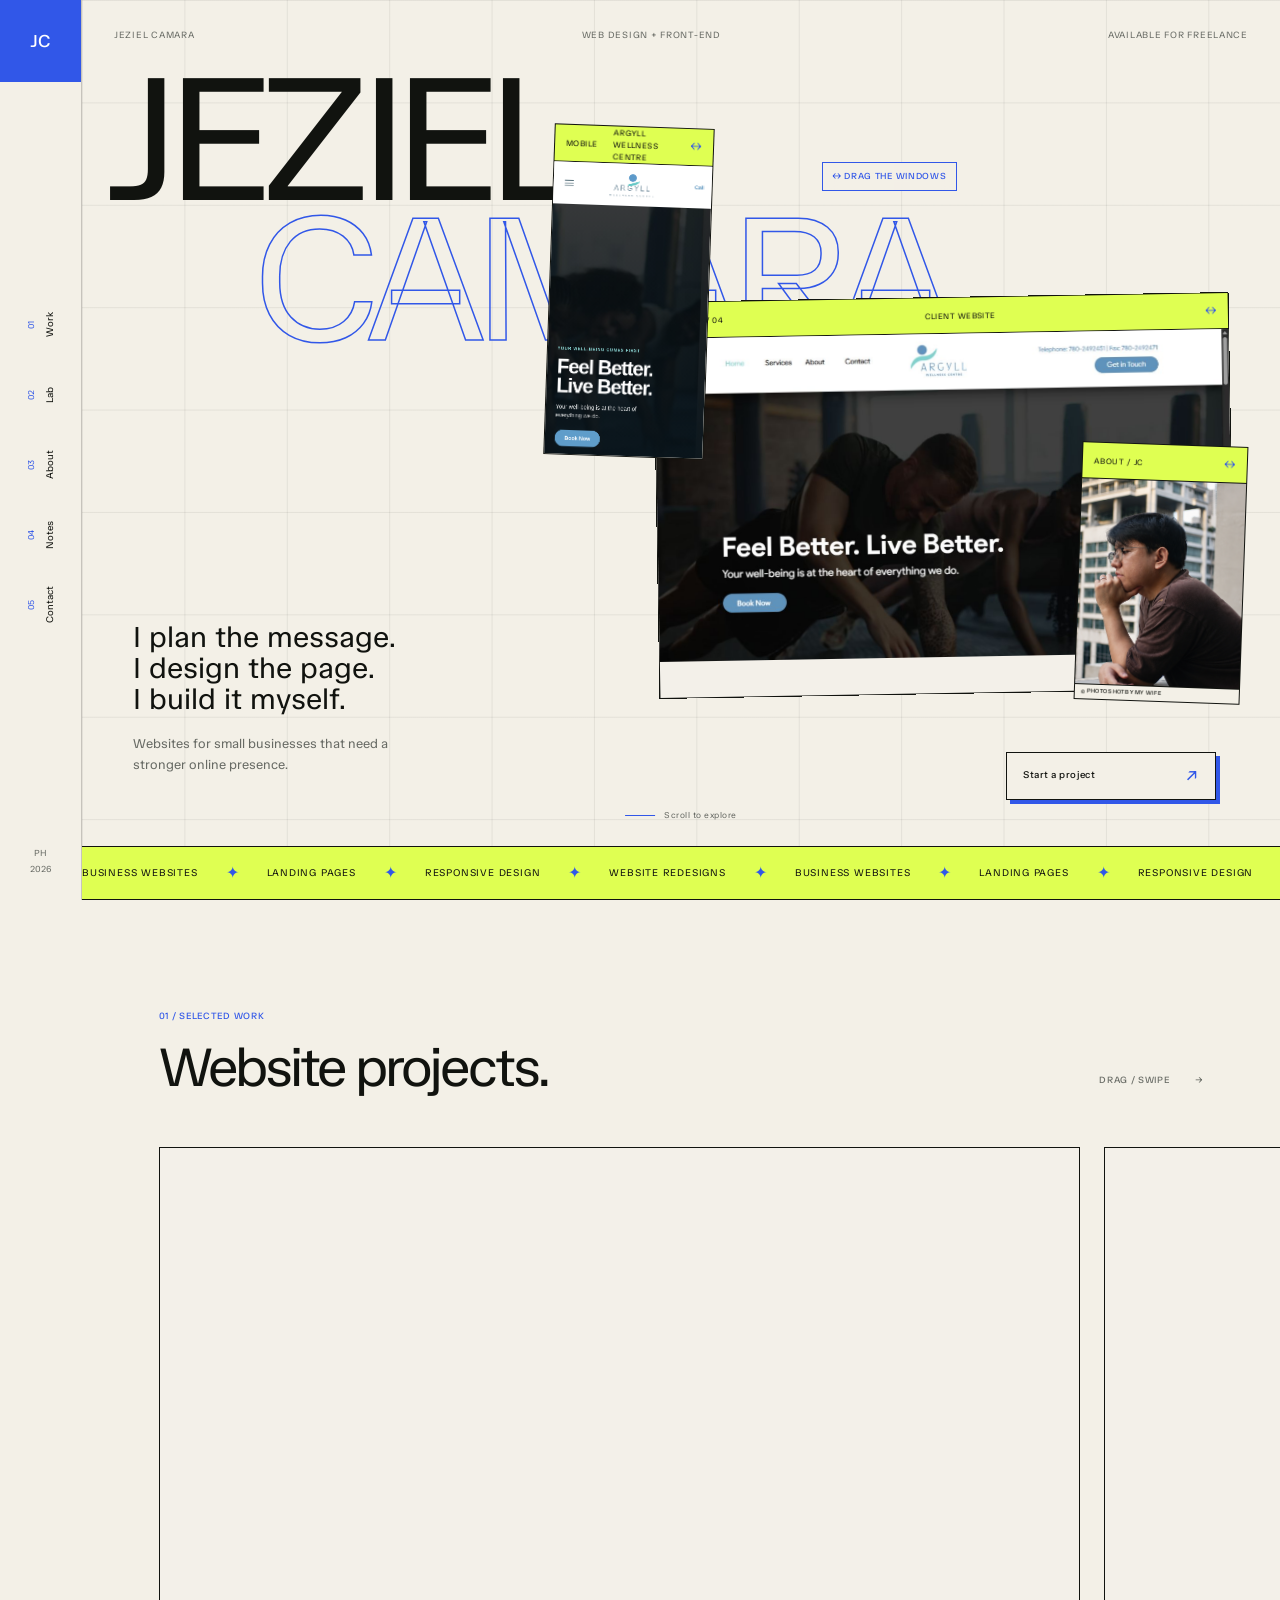
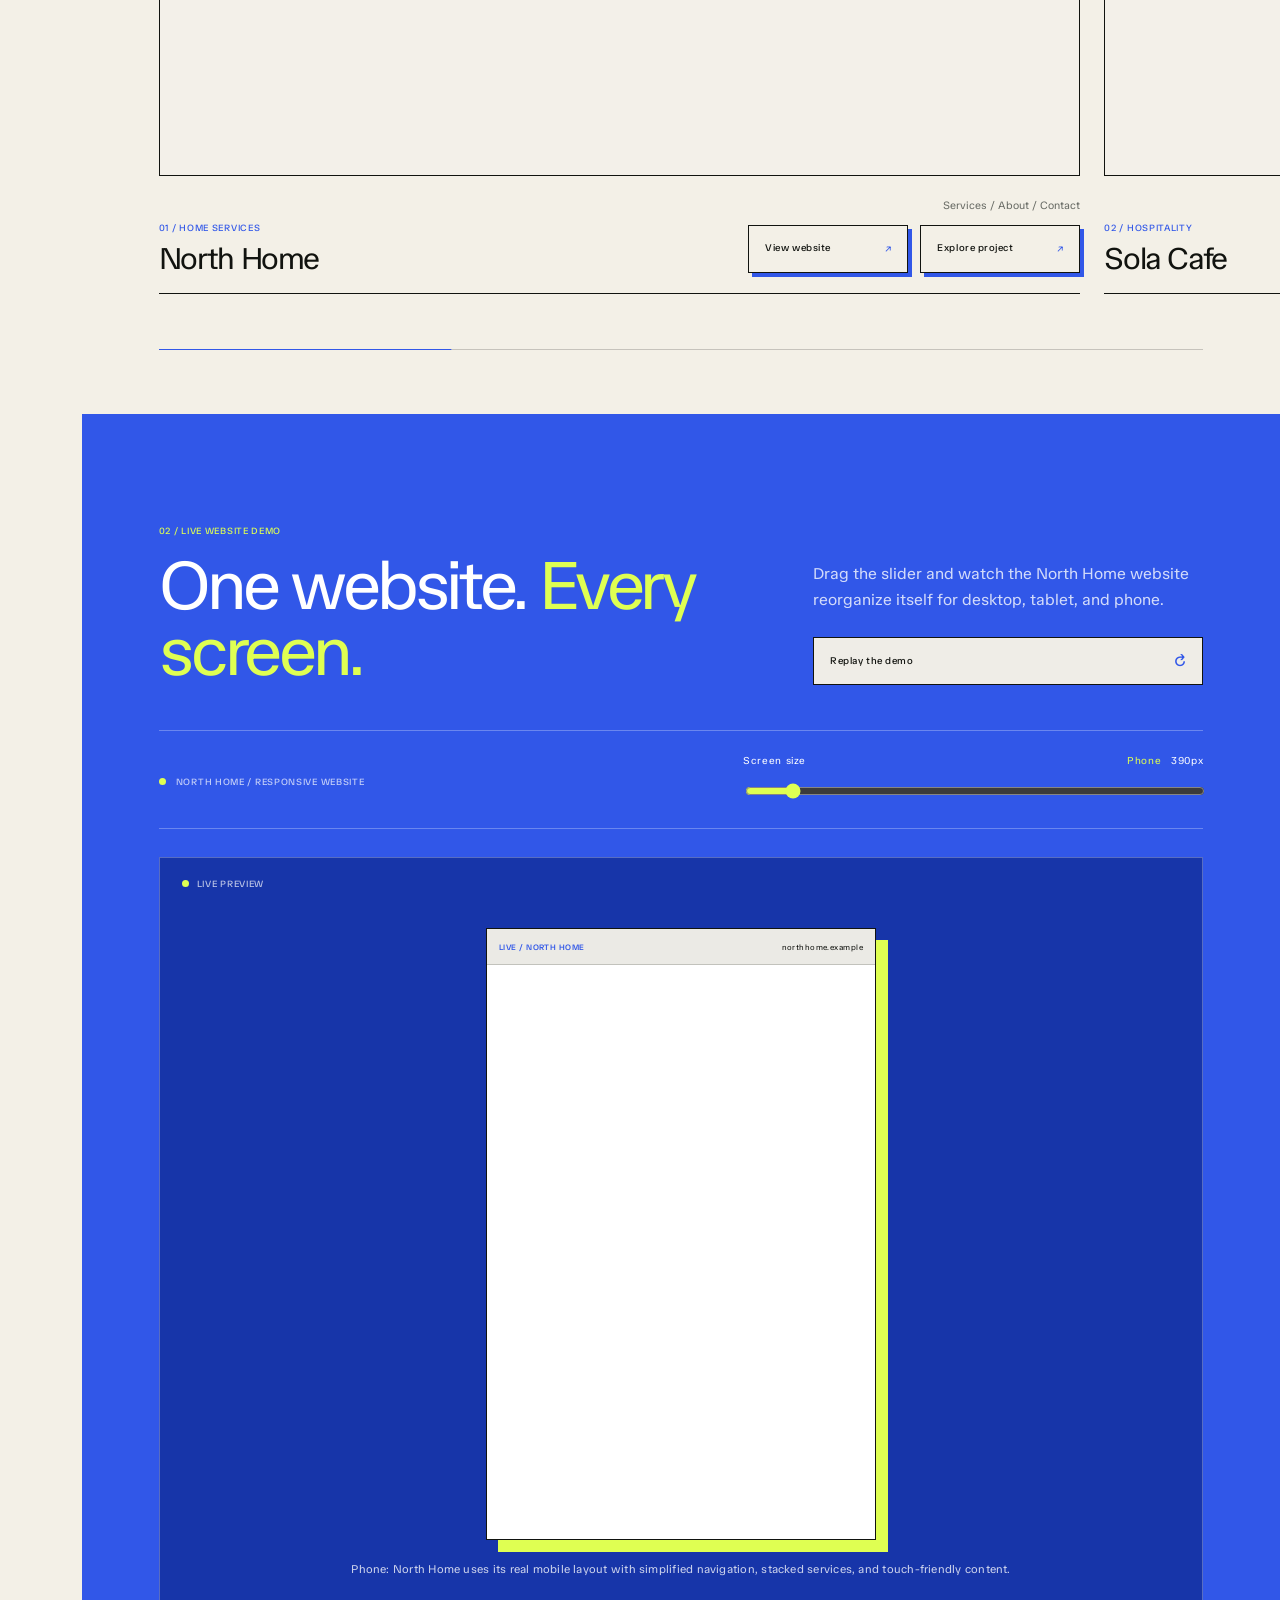
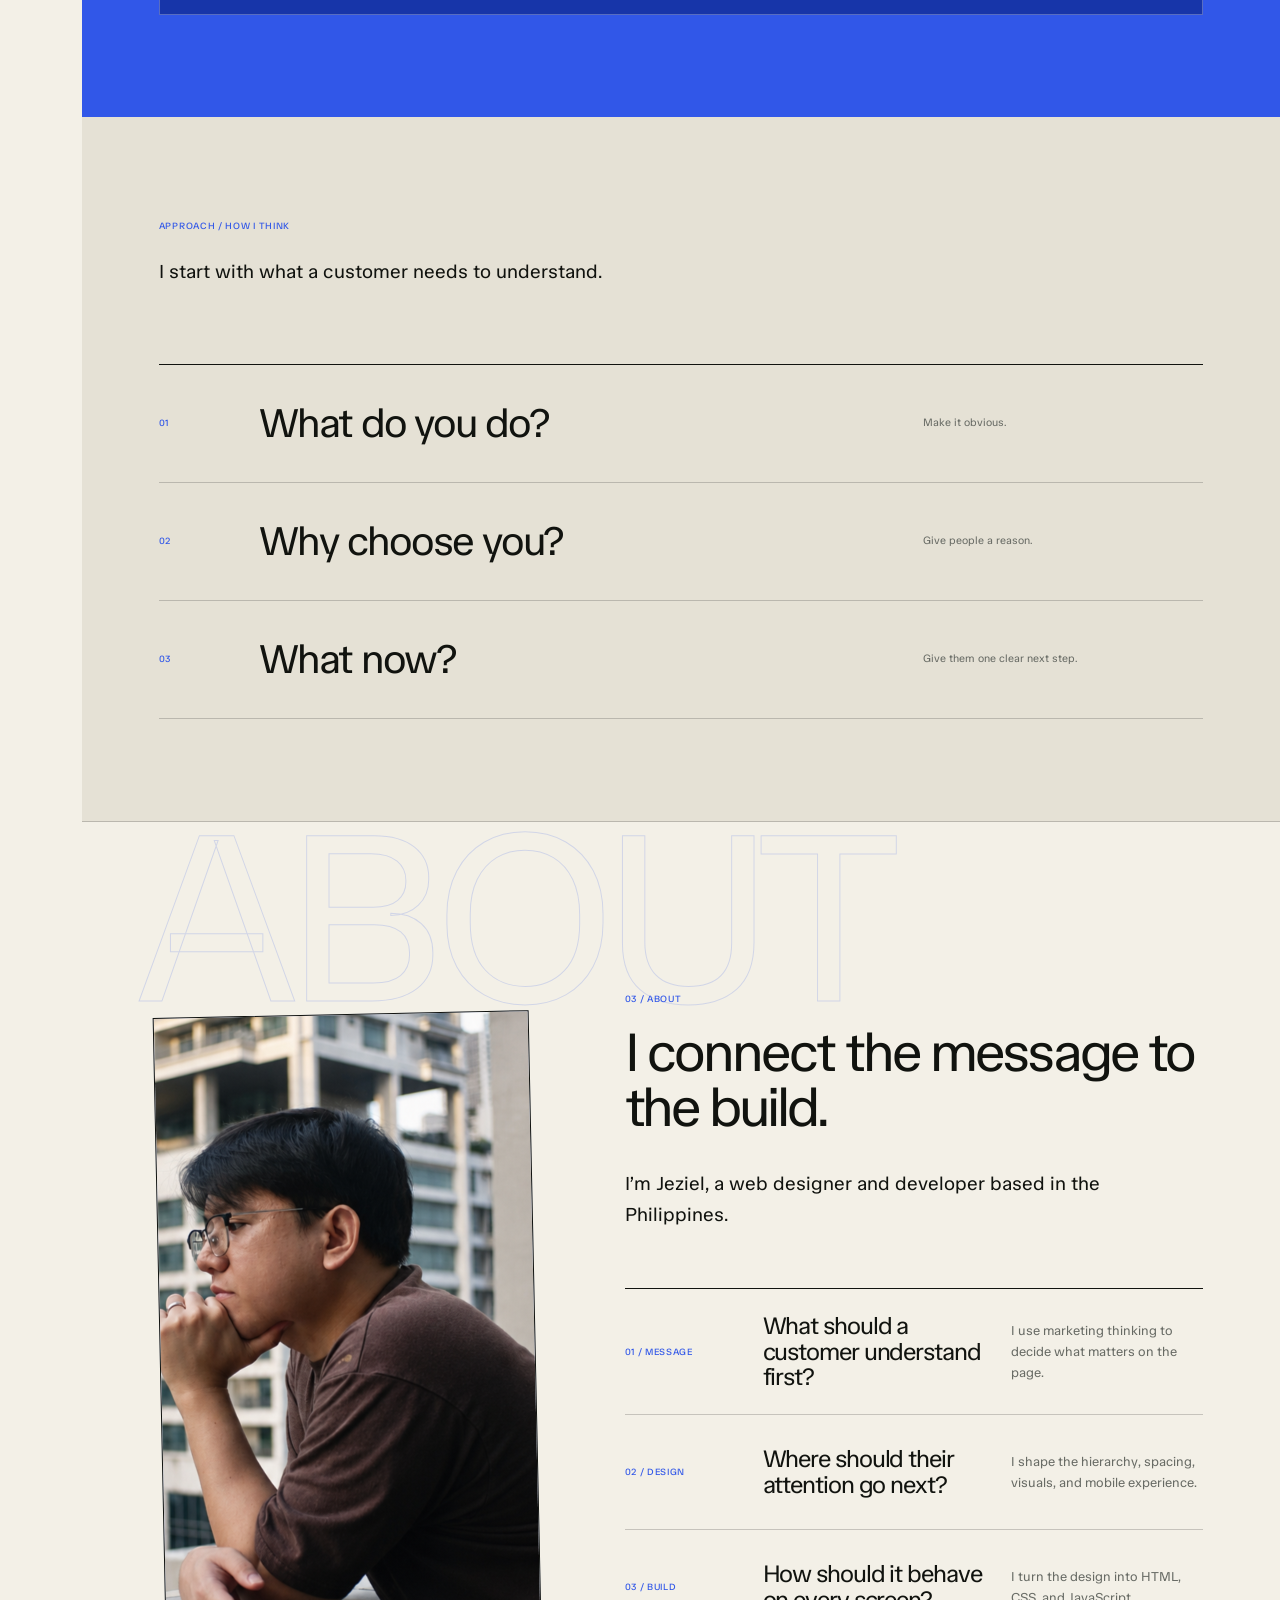
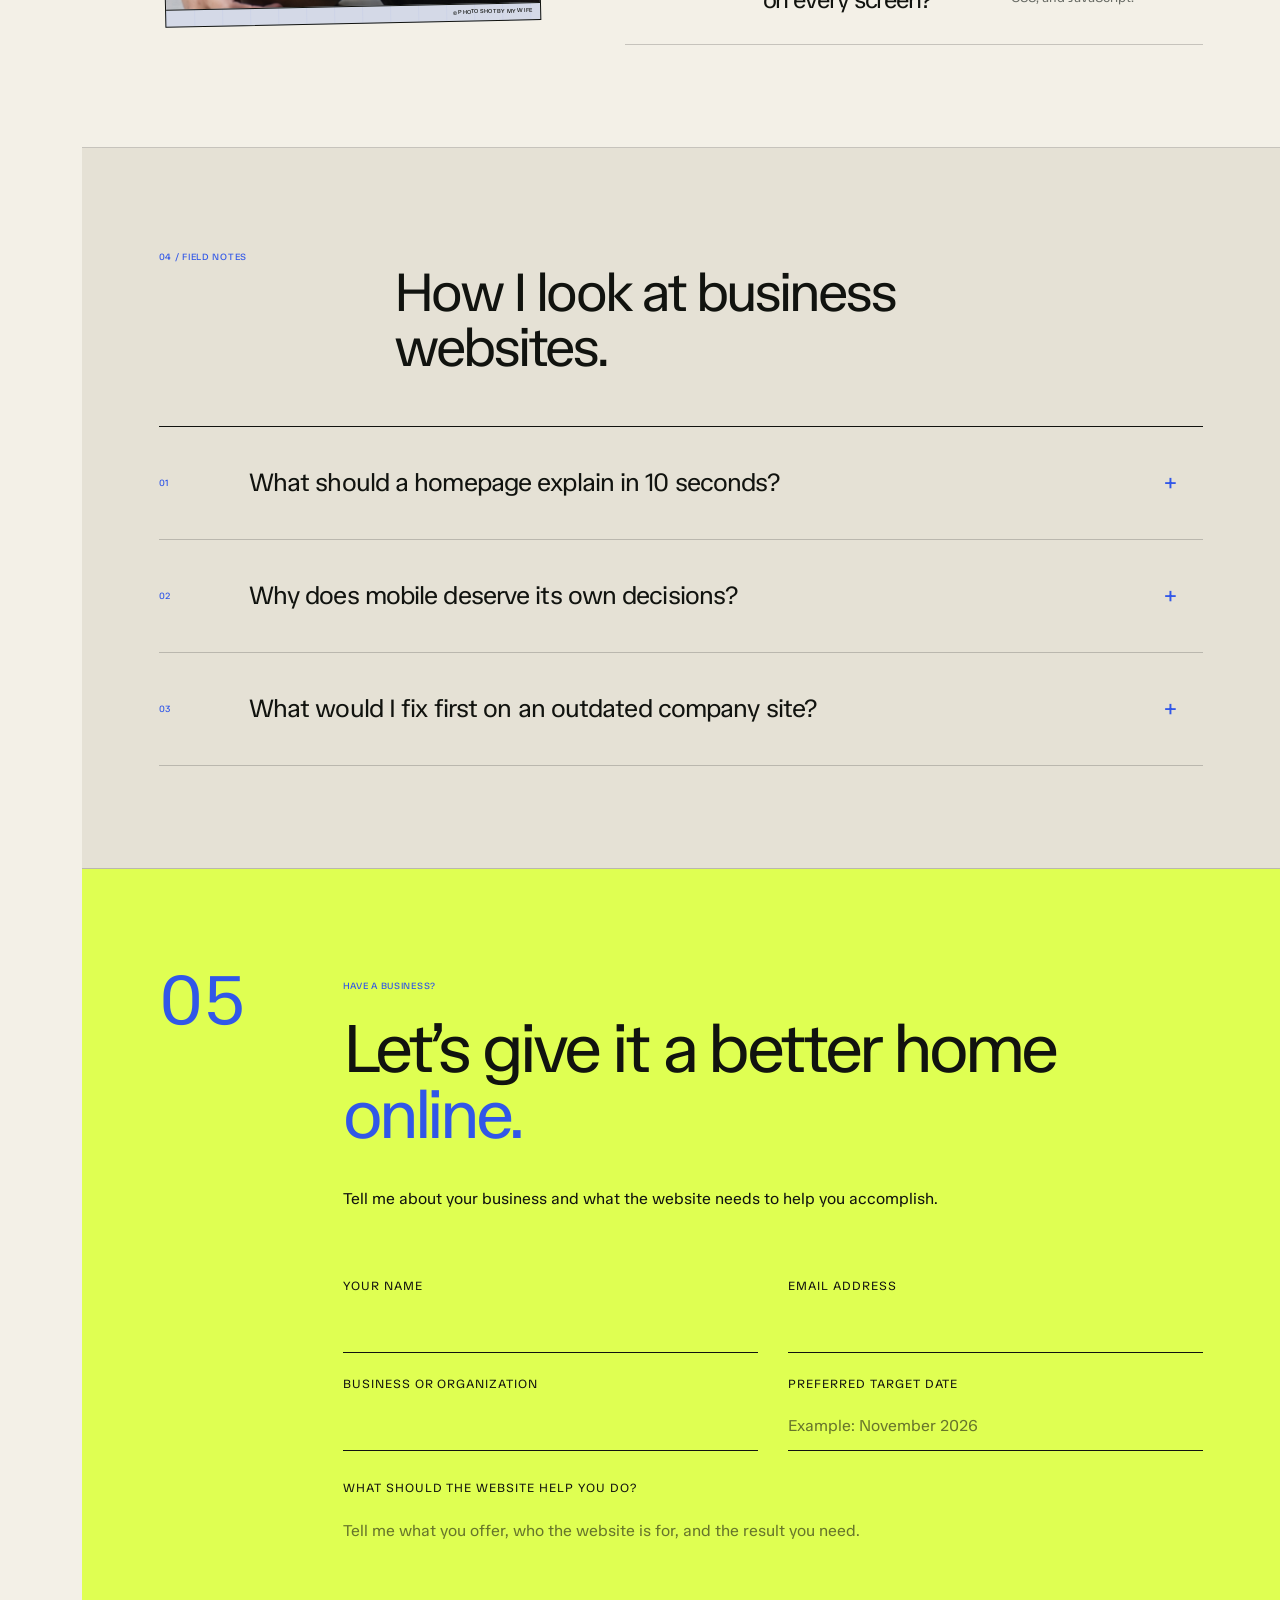
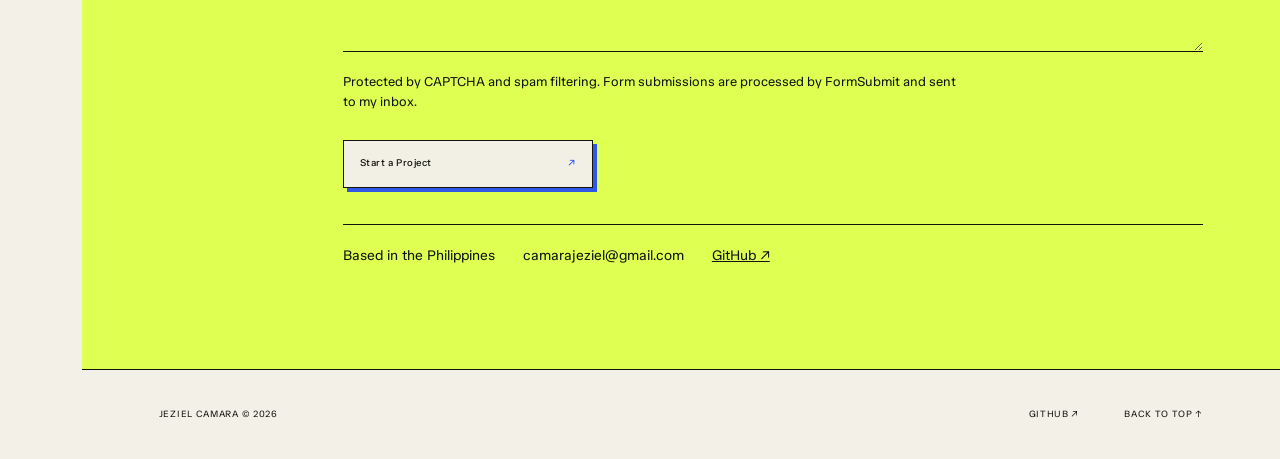
==== commit 2a38e766: "Reduce portrait credit size" ====
--- a/index.html
+++ b/index.html
@@ -189,7 +189,7 @@
 
   <link
     rel="stylesheet"
-    href="css/portfolio-clarity.css?v=20260816-5"
+    href="css/portfolio-clarity.css?v=20260816-6"
   >
 
 </head>
--- a/css/portfolio-clarity.css
+++ b/css/portfolio-clarity.css
@@ -70,13 +70,13 @@
   margin: 0;
   display: flex;
   align-items: center;
-  gap: .4em;
+  gap: .3em;
   color: var(--ink);
   background: var(--paper);
   border-top: 1px solid var(--ink);
-  font-size: .43rem;
+  font-size: .36rem;
   font-weight: 500;
-  letter-spacing: .055em;
+  letter-spacing: .04em;
   line-height: 1;
   text-transform: uppercase;
 }
@@ -86,7 +86,7 @@
 }
 
 .photo-credit--hero {
-  padding: 5px 8px;
+  padding: 4px 6px;
 }
 
 .window-portrait {
@@ -103,7 +103,7 @@
 .photo-credit--about {
   flex: 0 0 auto;
   justify-content: flex-end;
-  padding: 7px 10px;
+  padding: 5px 8px;
 }
 
 @media (max-width: 950px) {
@@ -117,6 +117,20 @@
   .about-photo {
     height: 440px;
     min-height: 440px;
+  }
+
+  .photo-credit {
+    gap: .22em;
+    font-size: .28rem;
+    letter-spacing: .025em;
+  }
+
+  .photo-credit--hero {
+    padding: 3px 5px;
+  }
+
+  .photo-credit--about {
+    padding: 4px 6px;
   }
 }
 
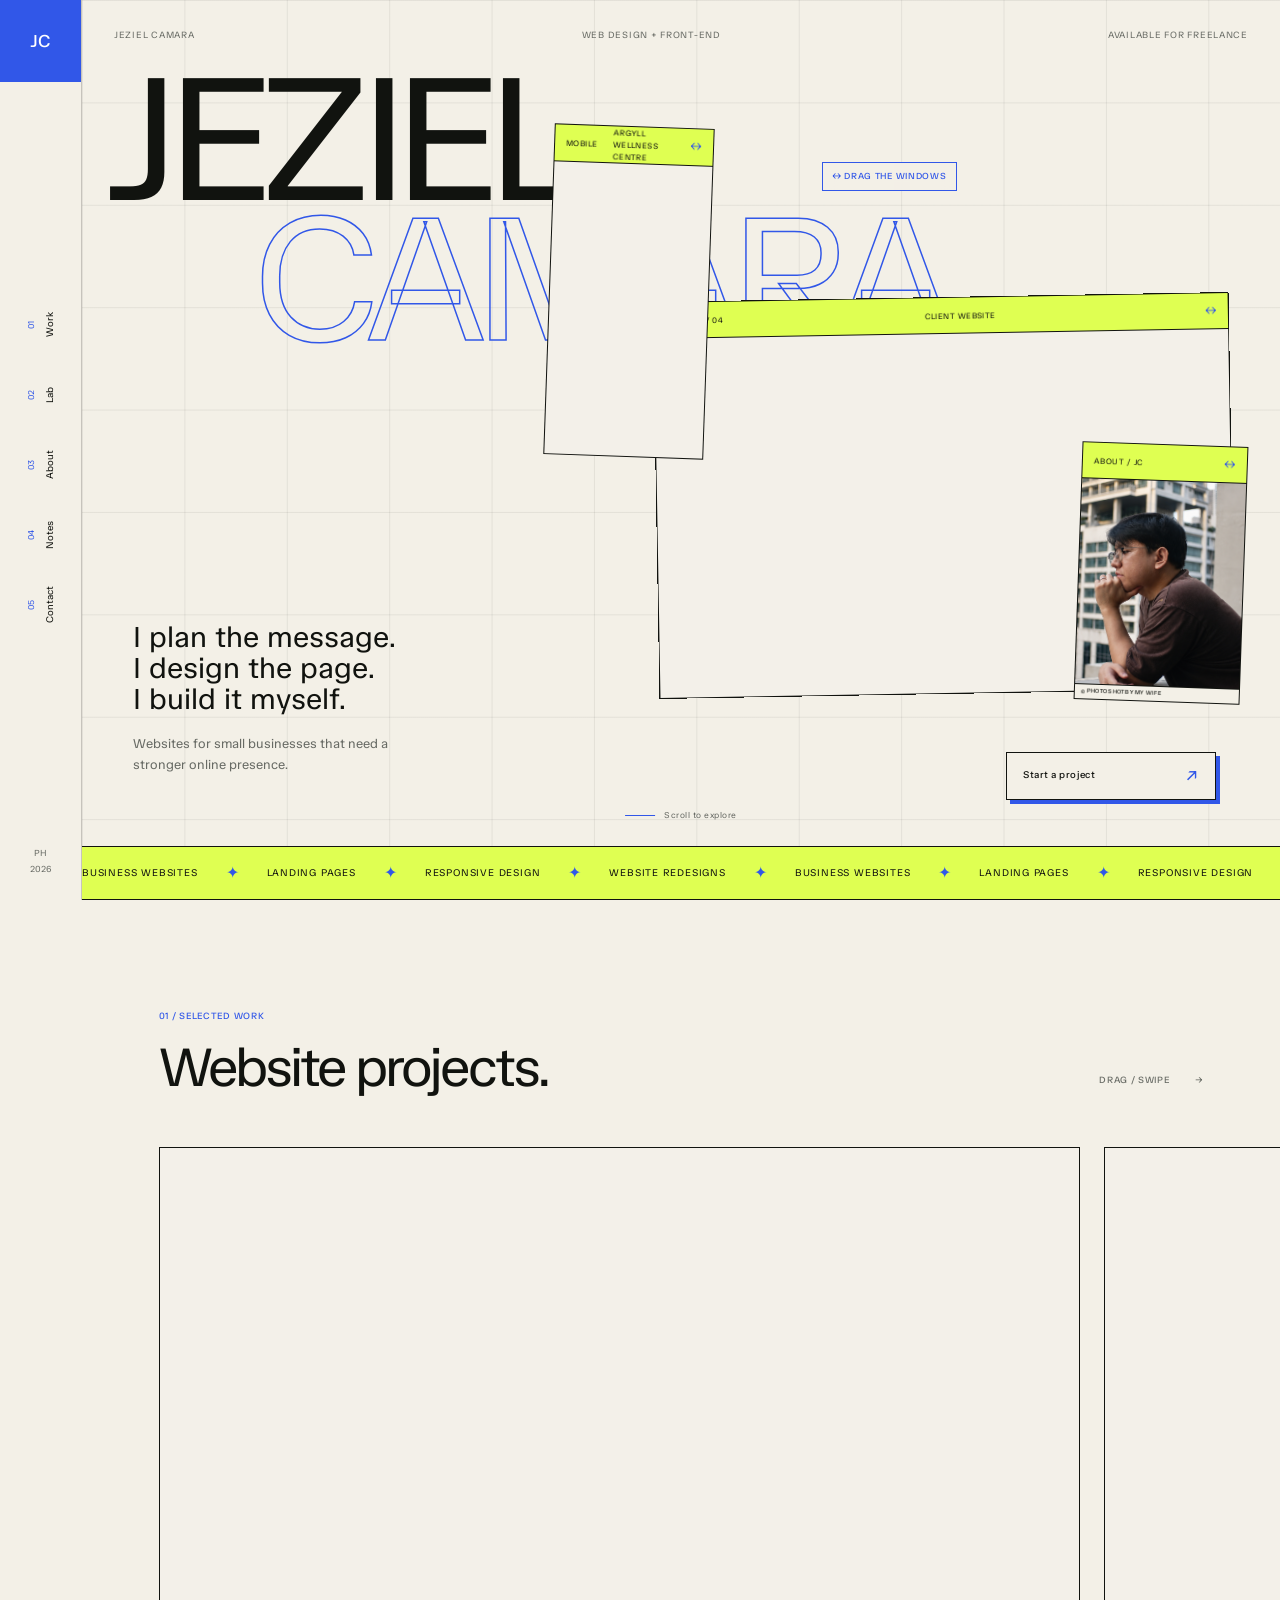
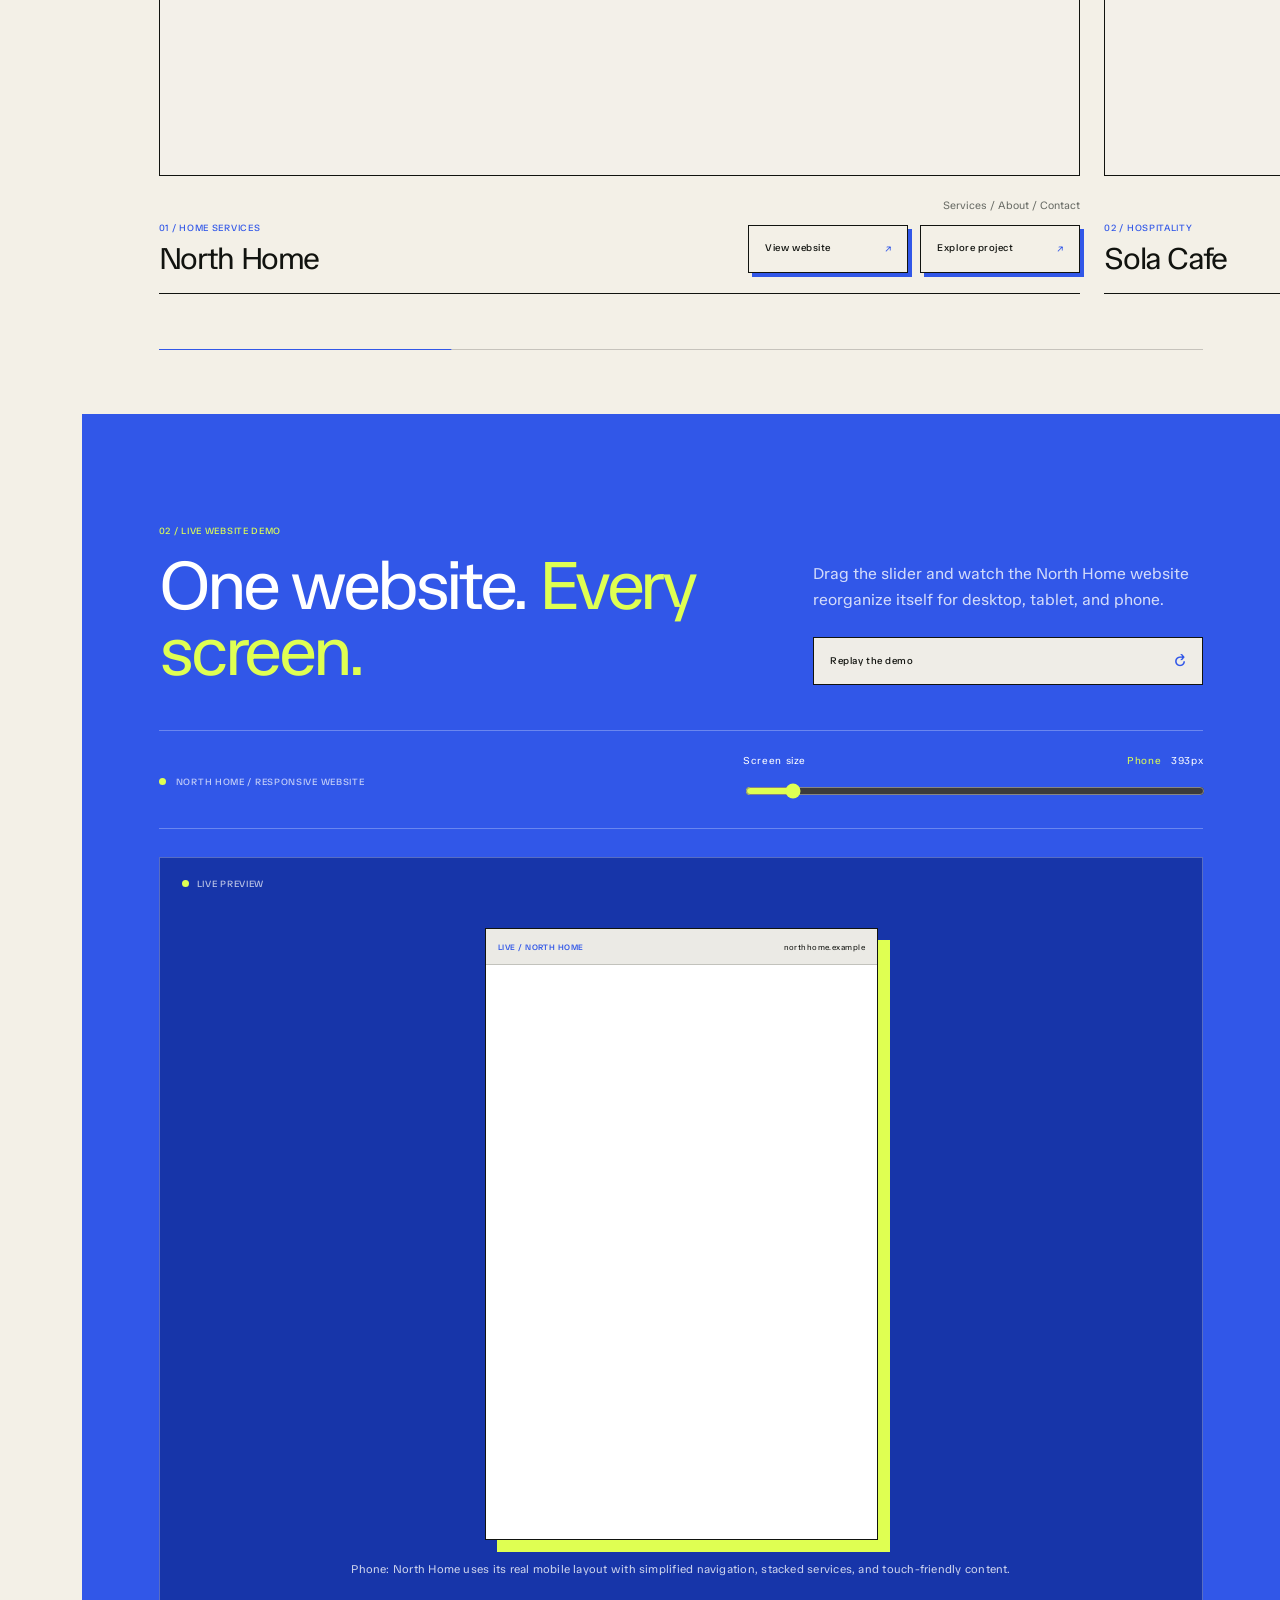
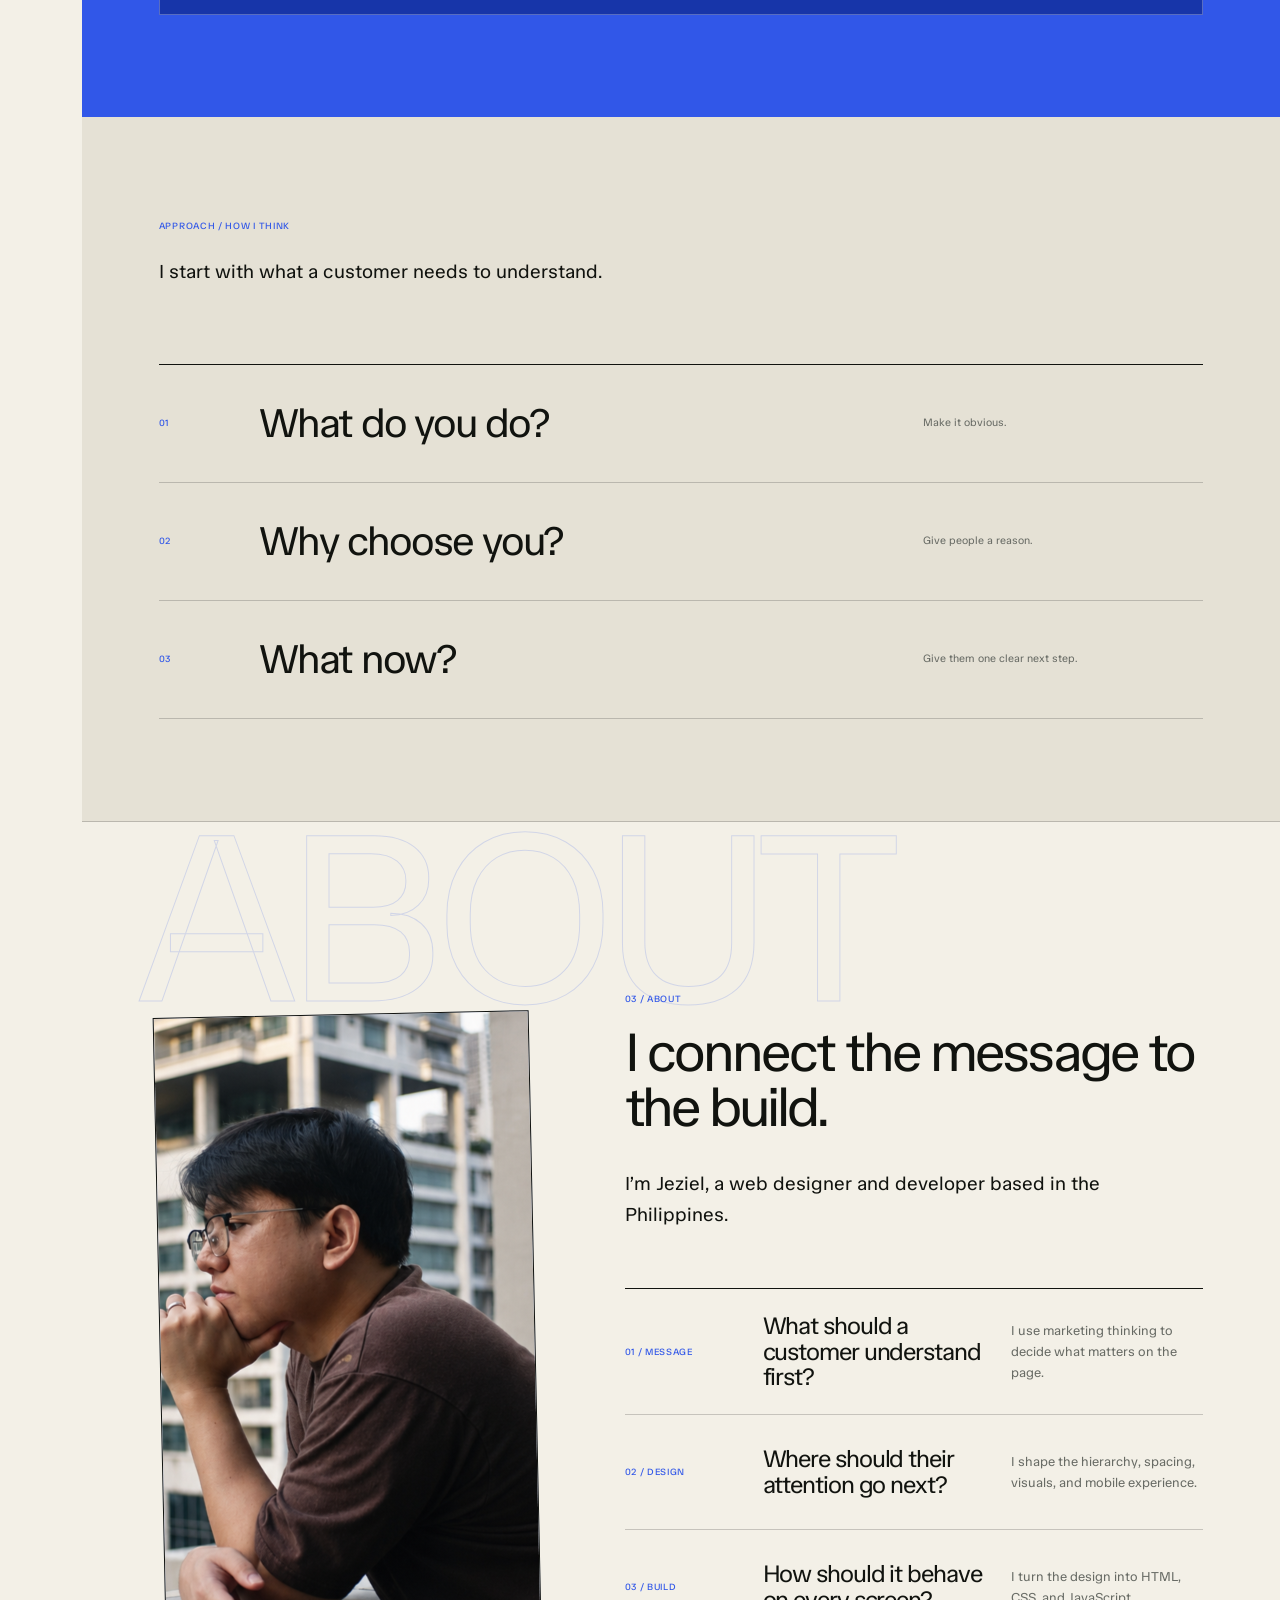
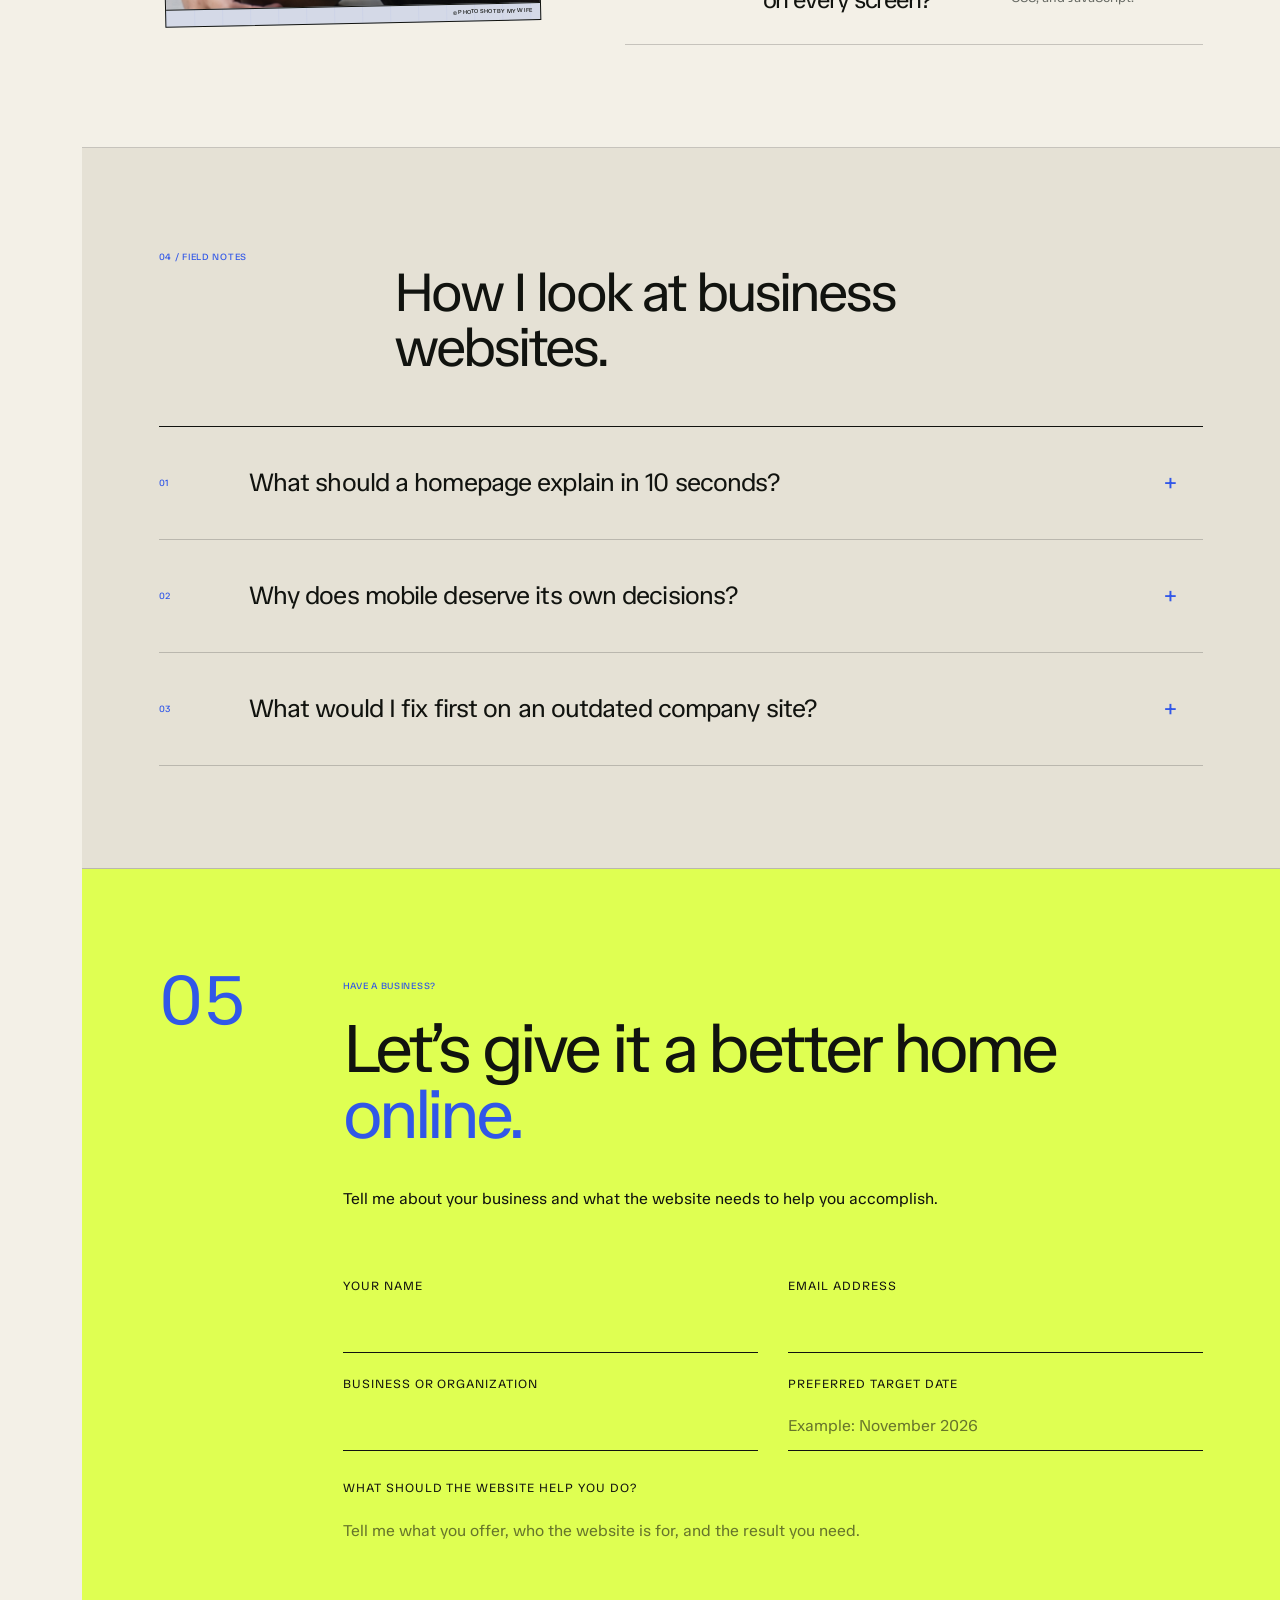
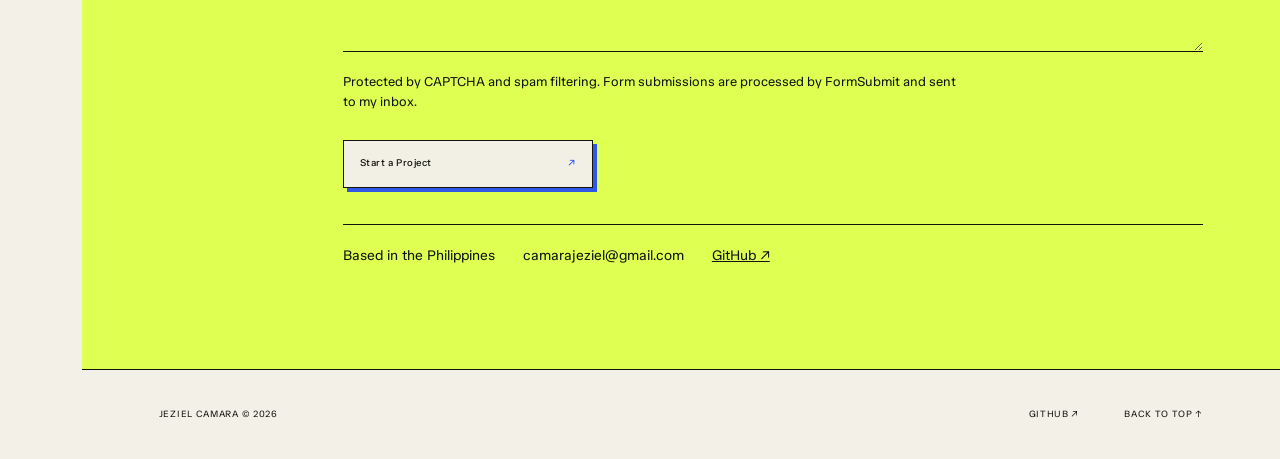
==== commit 96212373: "Center favicon initials" ====
--- a/index.html
+++ b/index.html
@@ -27,7 +27,11 @@
   >
 
   <link rel="canonical" href="https://jezielcamara.github.io/">
-  <link rel="icon" href="favicon.svg" type="image/svg+xml">
+  <link rel="icon" href="favicon.ico?v=20260816-2" sizes="any">
+  <link rel="icon" href="favicon.svg?v=20260816-2" type="image/svg+xml">
+  <link rel="icon" href="favicon-32x32.png?v=20260816-2" sizes="32x32" type="image/png">
+  <link rel="apple-touch-icon" href="apple-touch-icon.png?v=20260816-2">
+  <link rel="manifest" href="site.webmanifest?v=20260816-2">
   <link rel="sitemap" type="application/xml" href="https://jezielcamara.github.io/sitemap.xml">
 
   <meta property="og:type" content="website">
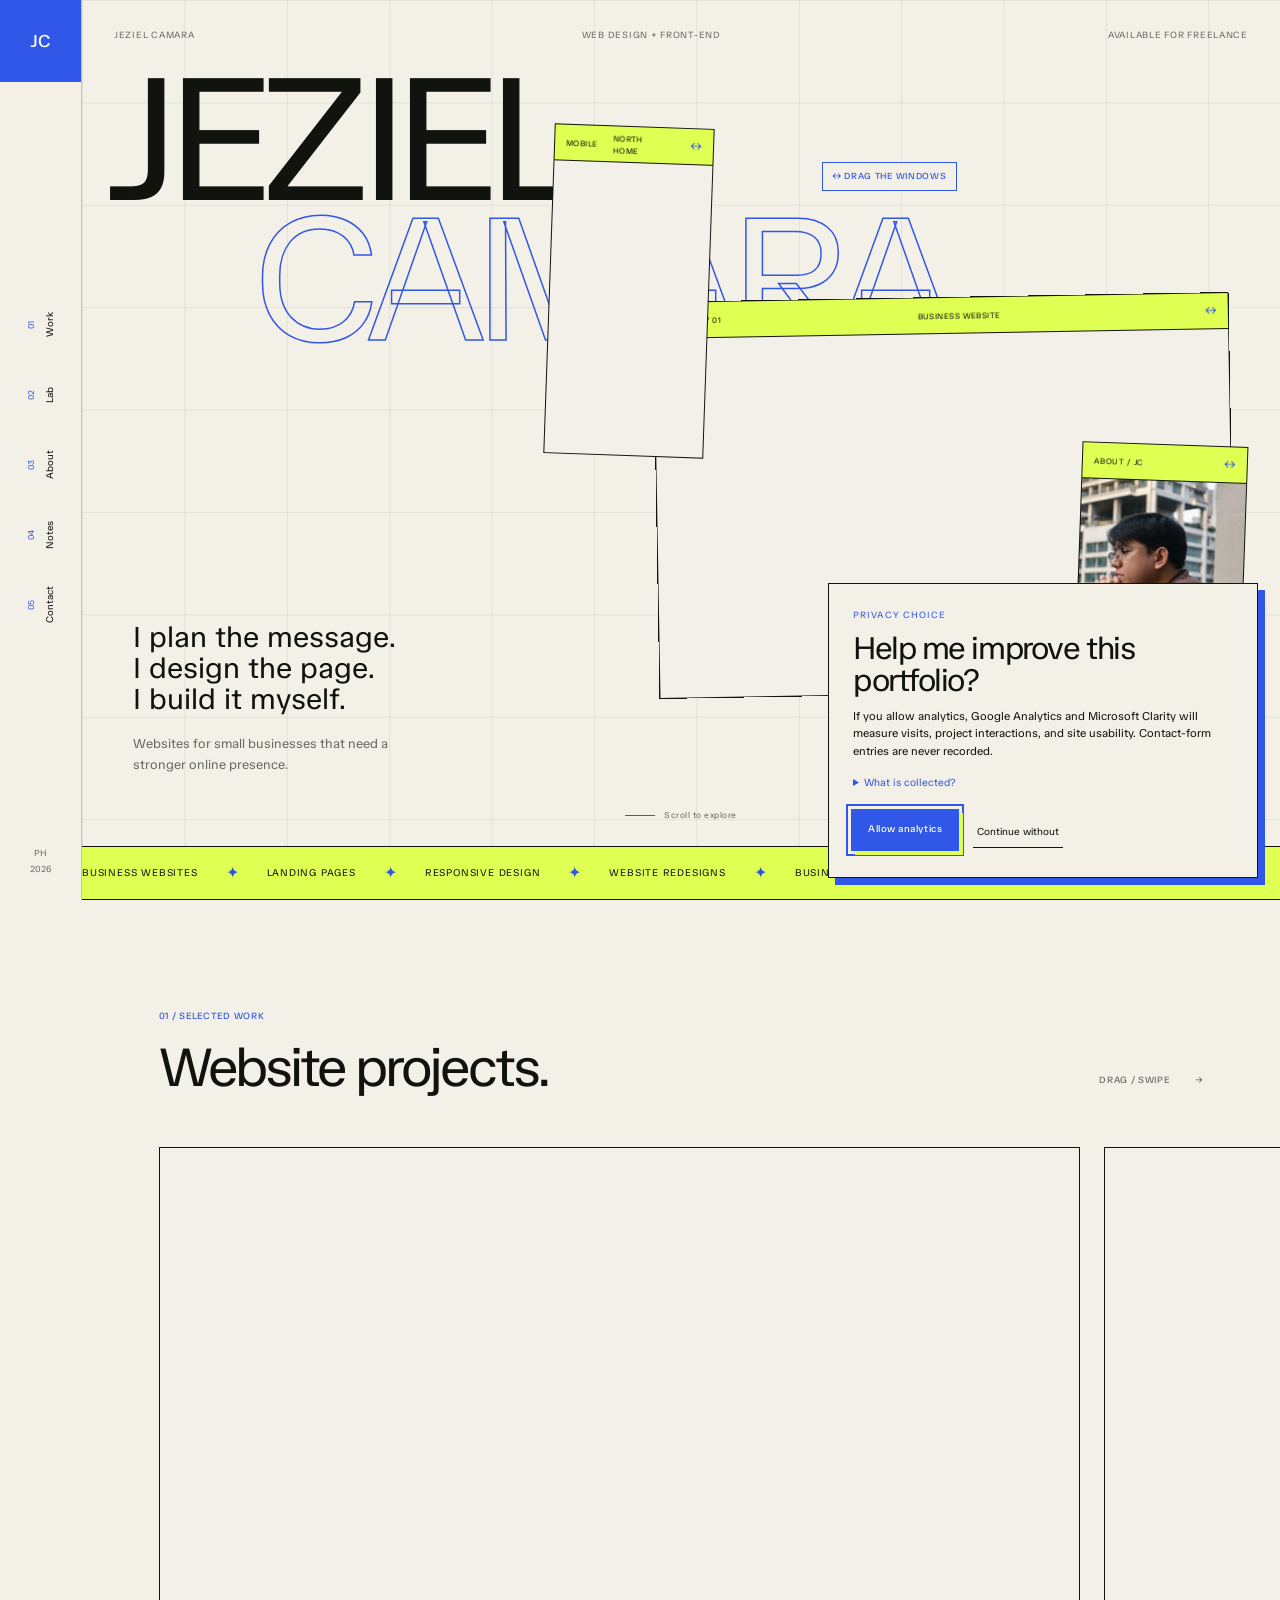
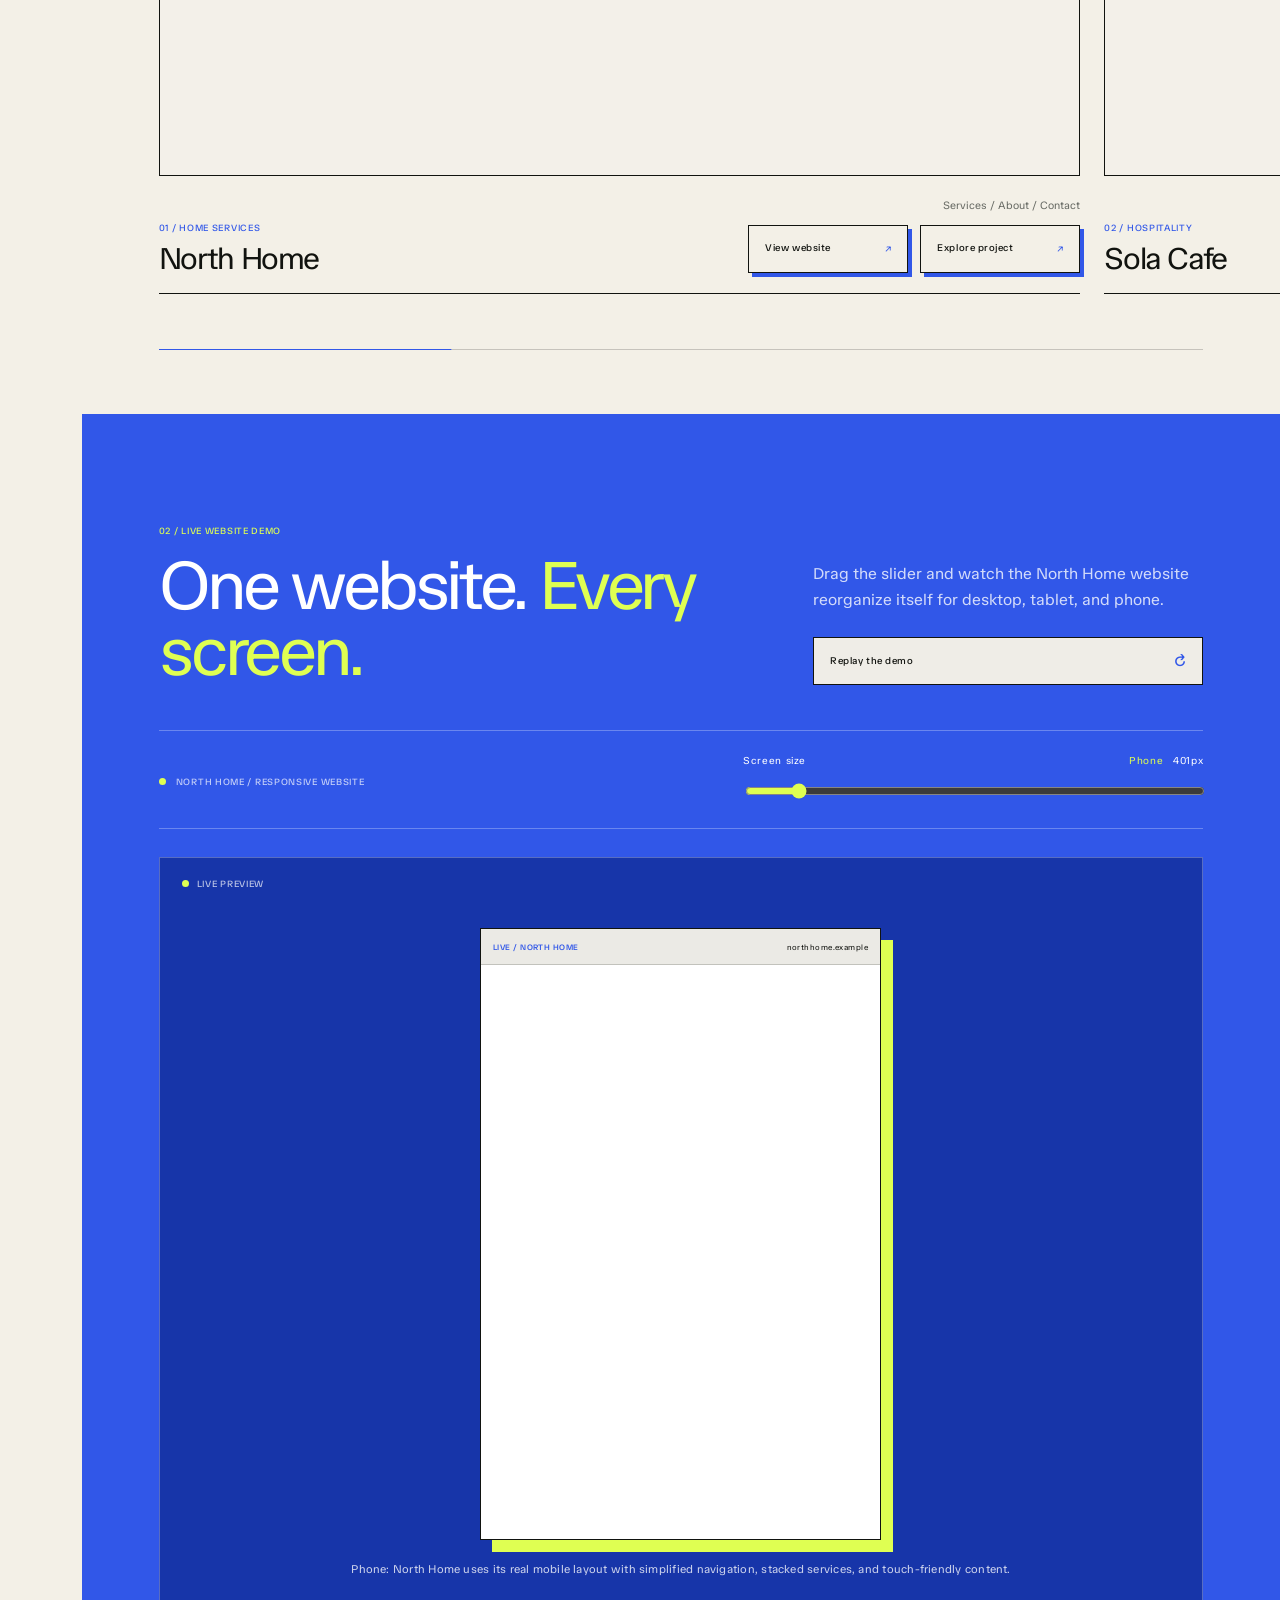
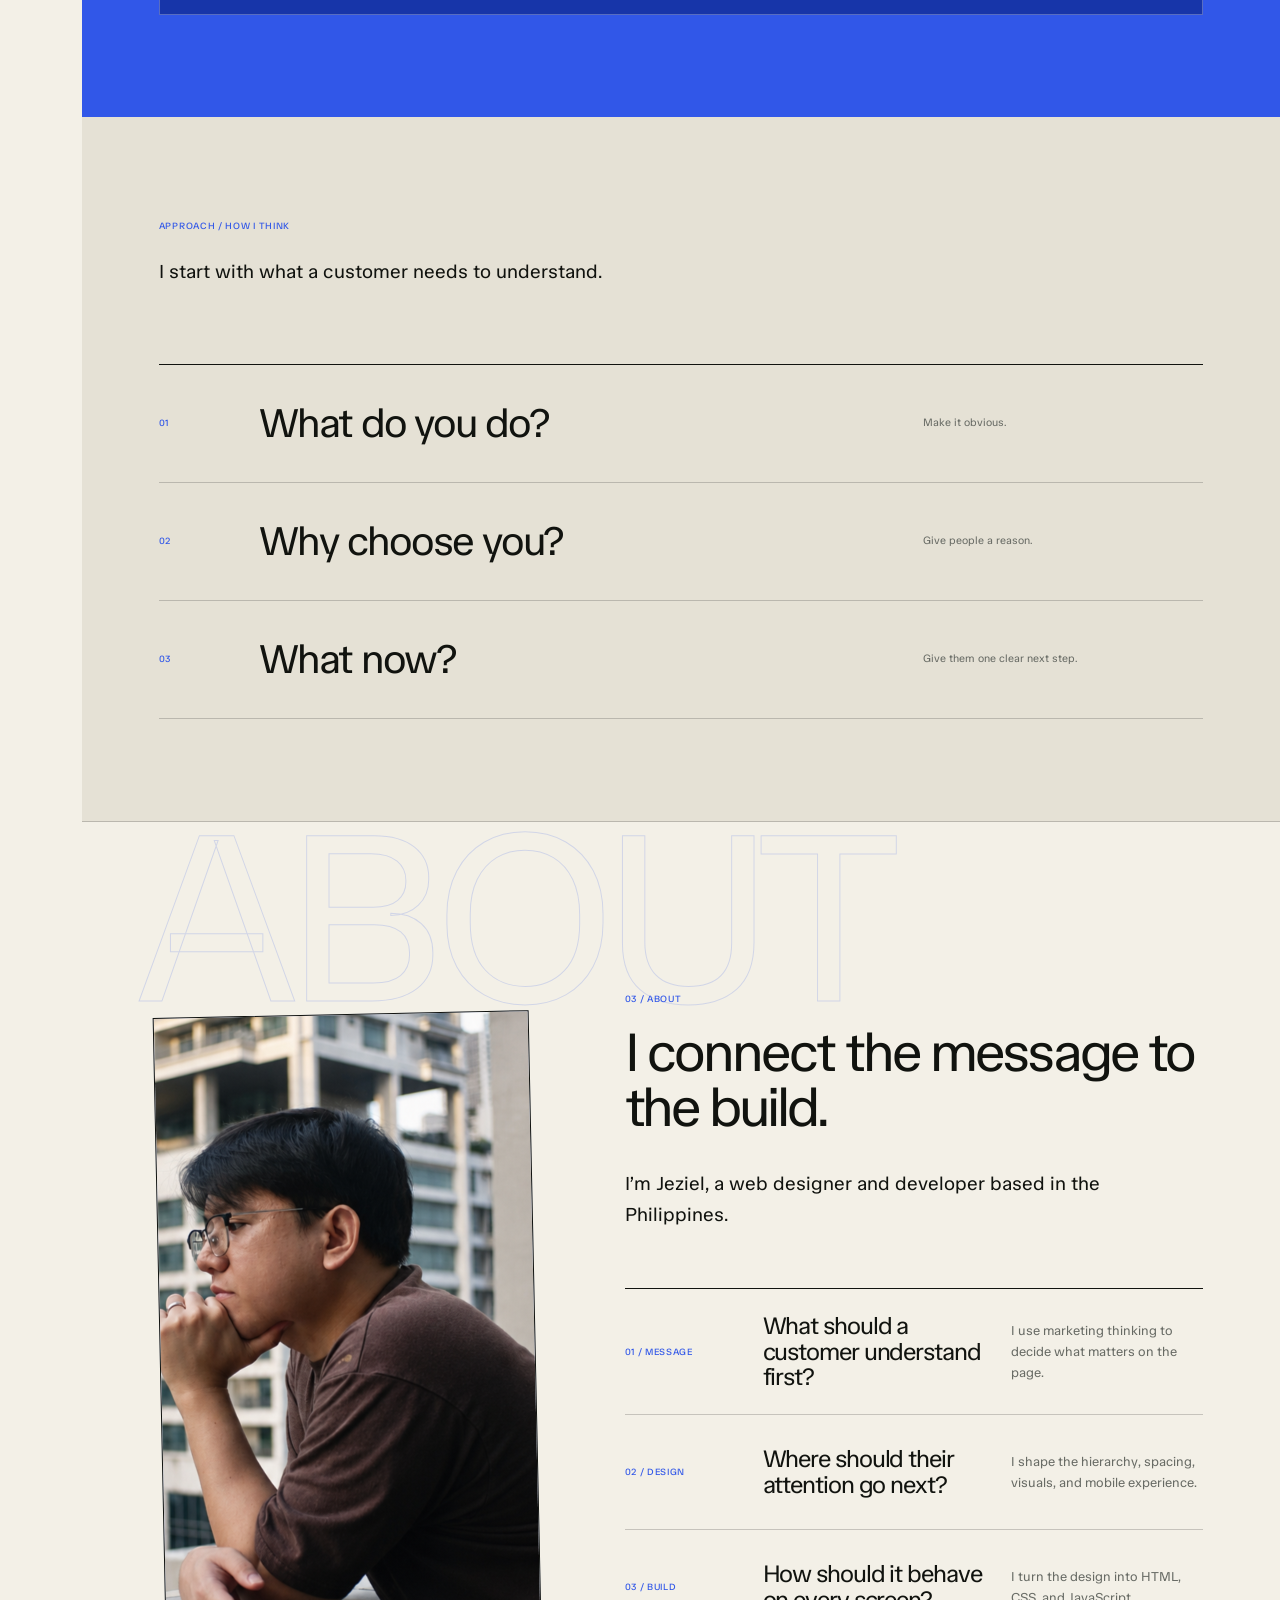
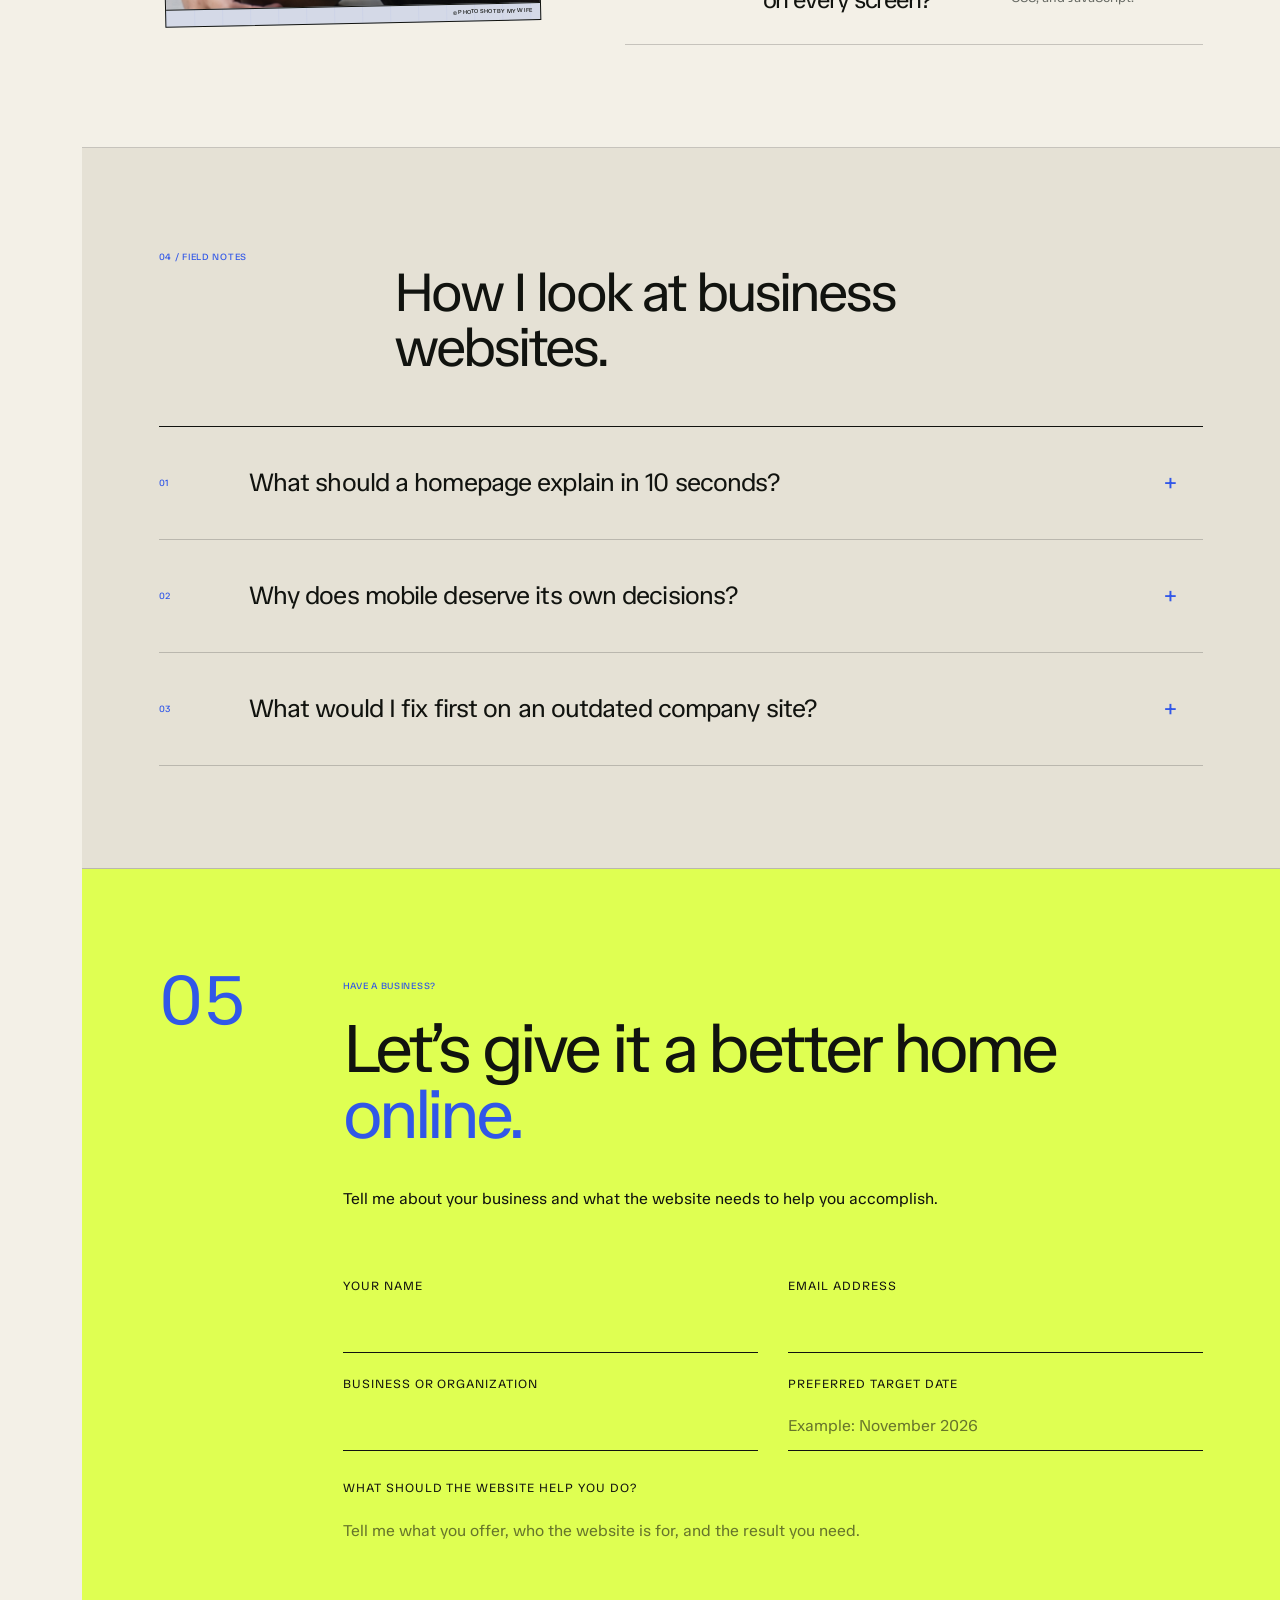
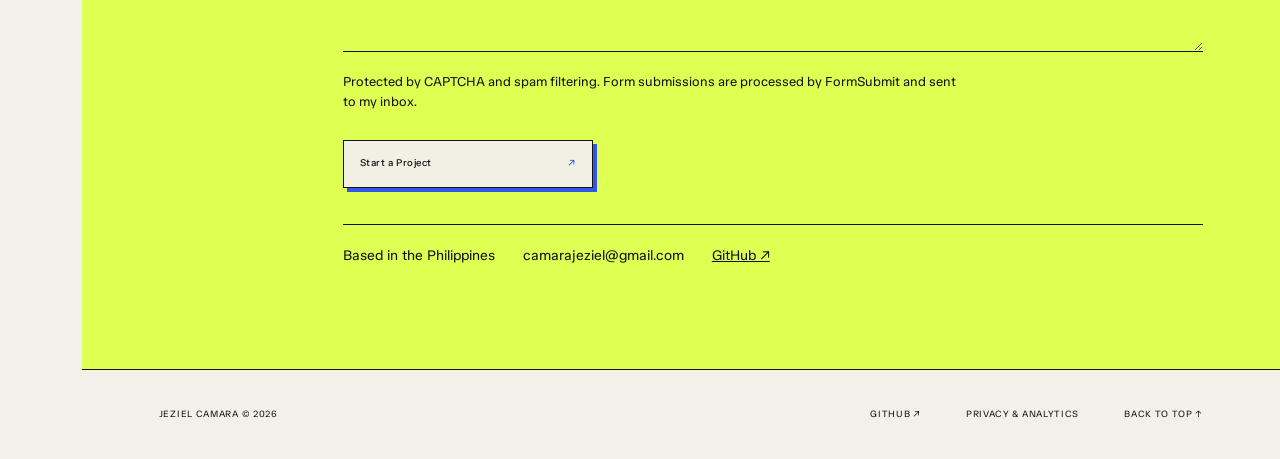
==== commit a906542f: "Add privacy-safe portfolio analytics" ====
--- a/index.html
+++ b/index.html
@@ -148,7 +148,7 @@
 
   <link
     rel="stylesheet"
-    href="css/style.css"
+    href="css/style.css?v=20260816-1"
   >
 
   <link
@@ -1265,6 +1265,7 @@
         <form
           class="contact-form"
           id="contact-form"
+          data-clarity-mask="true"
           action="https://formsubmit.co/camarajeziel@gmail.com"
           method="post"
           enctype="multipart/form-data"
@@ -1273,7 +1274,7 @@
 
           <input type="hidden" name="_subject" value="New portfolio website inquiry">
           <input type="hidden" name="_template" value="table">
-          <input type="hidden" name="_next" value="https://jezielcamara.github.io/#contact">
+          <input type="hidden" name="_next" value="https://jezielcamara.github.io/?sent=1#contact">
           <input type="hidden" name="_url" value="https://jezielcamara.github.io/#contact">
           <input type="hidden" name="_blacklist" value="seo services, guest post, backlinks, crypto investment, casino promotion, increase traffic, rank your website, paid link placement, guaranteed ranking, bulk email">
           <input class="contact-honeypot" type="text" name="_honey" tabindex="-1" autocomplete="off" aria-hidden="true">
@@ -1516,6 +1517,14 @@
       GITHUB ↗
     </a>
 
+    <button
+      class="footer-privacy"
+      type="button"
+      data-analytics-manage
+    >
+      PRIVACY &amp; ANALYTICS
+    </button>
+
     <a href="#home">
       BACK TO TOP ↑
     </a>
@@ -1523,11 +1532,62 @@
   </footer>
 
 
+  <aside
+    class="analytics-consent"
+    id="analytics-consent"
+    role="dialog"
+    aria-labelledby="analytics-consent-title"
+    aria-describedby="analytics-consent-copy"
+    hidden
+  >
+
+    <p class="analytics-consent-label">
+      PRIVACY CHOICE
+    </p>
+
+    <h2 id="analytics-consent-title">
+      Help me improve this portfolio?
+    </h2>
+
+    <p id="analytics-consent-copy">
+      If you allow analytics, Google Analytics and Microsoft Clarity will measure visits, project interactions, and site usability. Contact-form entries are never recorded.
+    </p>
+
+    <details>
+      <summary>What is collected?</summary>
+      <p>
+        Page and project activity, referral source, approximate location, browser, and device type. Analytics cookies and masked session recordings are used only after you allow them.
+      </p>
+    </details>
+
+    <div class="analytics-consent-actions">
+
+      <button
+        class="portfolio-button"
+        type="button"
+        data-analytics-accept
+      >
+        Allow analytics
+      </button>
+
+      <button
+        class="analytics-decline"
+        type="button"
+        data-analytics-decline
+      >
+        Continue without
+      </button>
+
+    </div>
+
+  </aside>
+
+
   <!-- MODULAR APPLICATION ENTRY POINT -->
 
   <script
     type="module"
-    src="js/app.js?v=20260816-5"
+    src="js/app.js?v=20260816-6"
   ></script>
 
 
--- a/css/style.css
+++ b/css/style.css
@@ -2459,6 +2459,7 @@
   grid-template-columns:
     1fr
     auto
+    auto
     auto;
 
   gap: 45px;
@@ -2479,6 +2480,162 @@
 
 .site-footer a {
   text-decoration: none;
+}
+
+
+.footer-privacy {
+  padding: 0;
+
+  color: inherit;
+  background: transparent;
+
+  border: 0;
+
+  font: inherit;
+  letter-spacing: inherit;
+
+  cursor: pointer;
+}
+
+
+.footer-privacy:hover,
+.footer-privacy:focus-visible {
+  color: var(--blue);
+}
+
+
+.analytics-consent {
+  position: fixed;
+  right: 22px;
+  bottom: 22px;
+  z-index: 10000;
+
+  width: min(430px, calc(100vw - 44px));
+
+  padding: 24px;
+
+  color: var(--ink);
+  background: var(--cream);
+
+  border: 1px solid var(--ink);
+  box-shadow: 7px 7px 0 var(--blue);
+}
+
+
+.analytics-consent[hidden] {
+  display: none;
+}
+
+
+.analytics-consent-label {
+  margin: 0 0 10px;
+
+  color: var(--blue);
+
+  font-size: 0.58rem;
+  letter-spacing: 0.12em;
+}
+
+
+.analytics-consent h2 {
+  margin: 0 0 12px;
+
+  font-size: clamp(1.45rem, 4vw, 2rem);
+  line-height: 1;
+}
+
+
+.analytics-consent > p:not(.analytics-consent-label),
+.analytics-consent details p {
+  margin: 0;
+
+  font-size: 0.72rem;
+  line-height: 1.55;
+}
+
+
+.analytics-consent details {
+  margin-top: 14px;
+
+  font-size: 0.66rem;
+}
+
+
+.analytics-consent summary {
+  color: var(--blue);
+
+  cursor: pointer;
+}
+
+
+.analytics-consent details p {
+  margin-top: 8px;
+}
+
+
+.analytics-consent-actions {
+  display: flex;
+  align-items: center;
+  gap: 12px;
+
+  margin-top: 20px;
+}
+
+
+.analytics-consent-actions .portfolio-button {
+  min-width: 0;
+  min-height: 42px;
+
+  padding: 0 16px;
+}
+
+
+.analytics-decline {
+  padding: 8px 4px;
+
+  color: inherit;
+  background: transparent;
+
+  border: 0;
+  border-bottom: 1px solid currentColor;
+
+  font: inherit;
+  font-size: 0.64rem;
+
+  cursor: pointer;
+}
+
+
+.analytics-decline:hover,
+.analytics-decline:focus-visible {
+  color: var(--blue);
+}
+
+
+@media (max-width: 600px) {
+
+  .analytics-consent {
+    right: 12px;
+    bottom: 12px;
+
+    width: calc(100vw - 24px);
+
+    padding: 18px;
+
+    box-shadow: 5px 5px 0 var(--blue);
+  }
+
+
+  .analytics-consent-actions {
+    align-items: stretch;
+    flex-direction: column;
+  }
+
+
+  .analytics-decline {
+    align-self: flex-start;
+  }
+
 }
 
 
